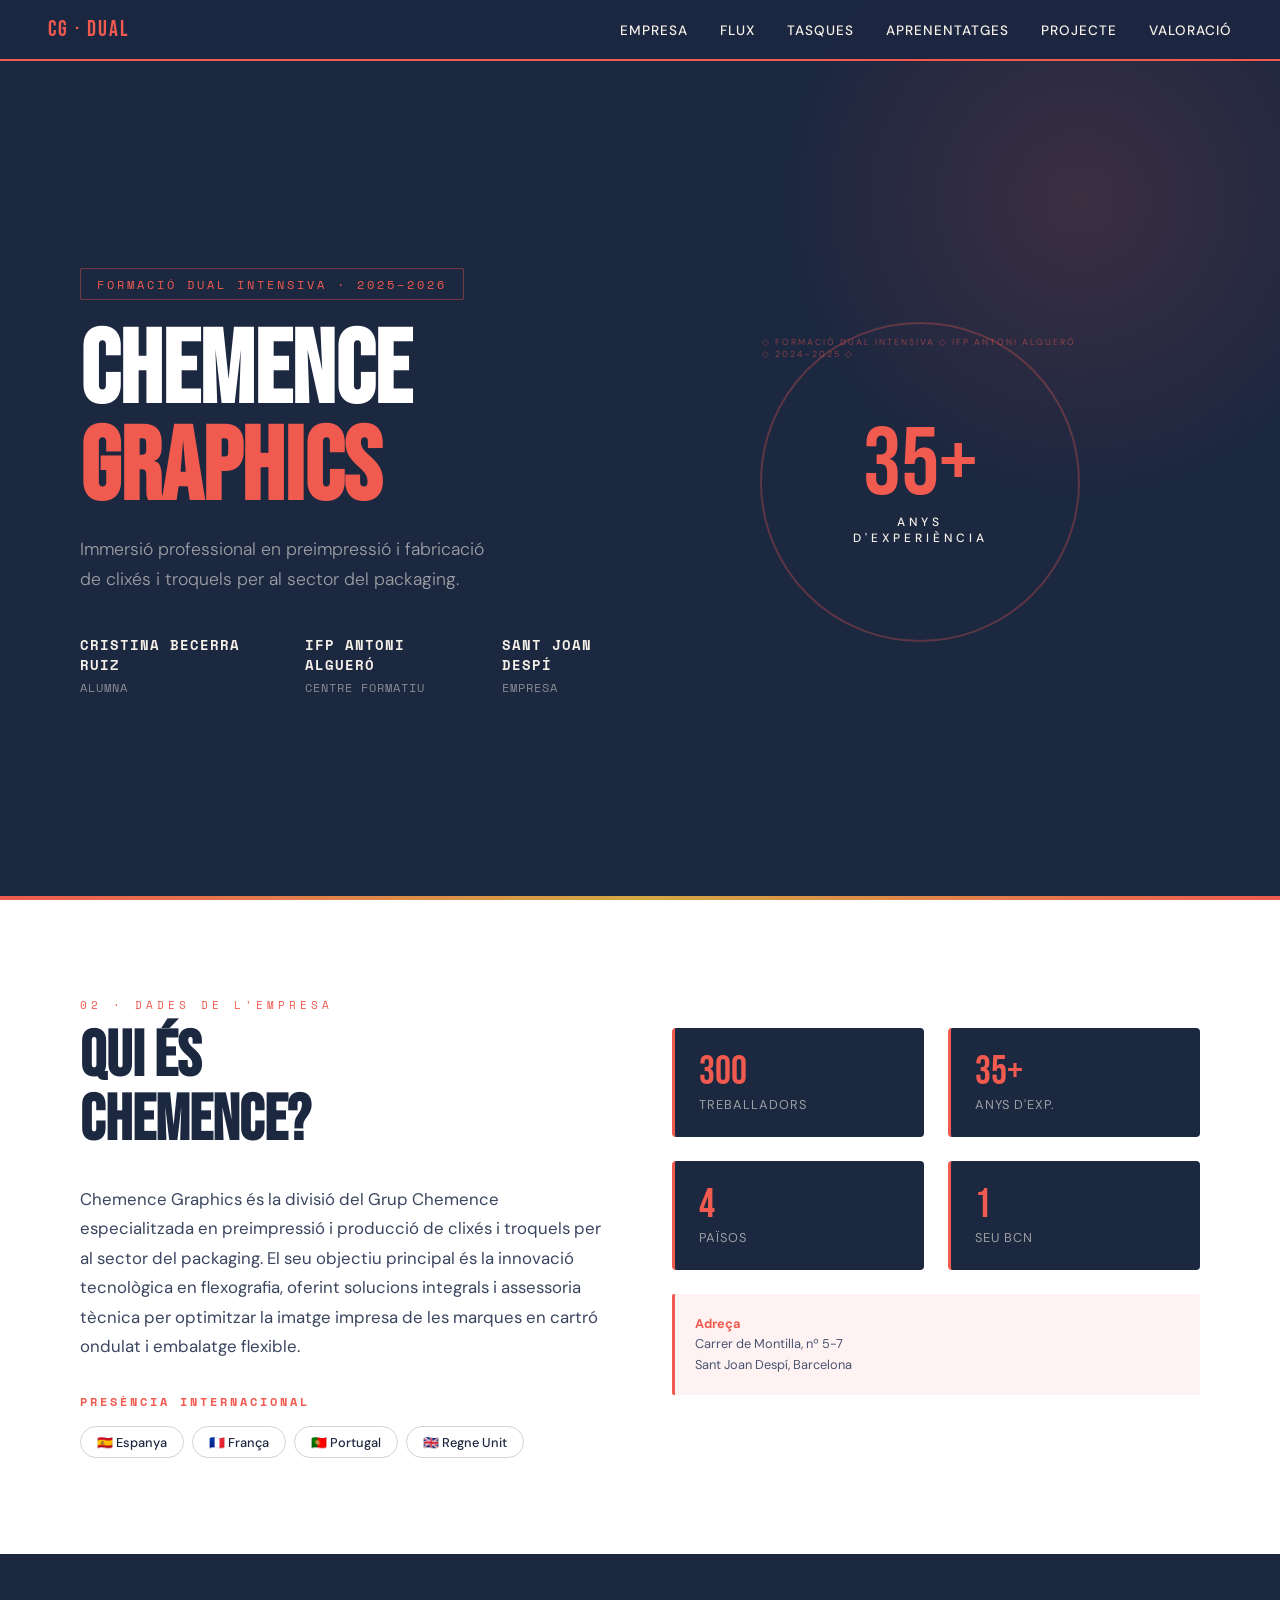
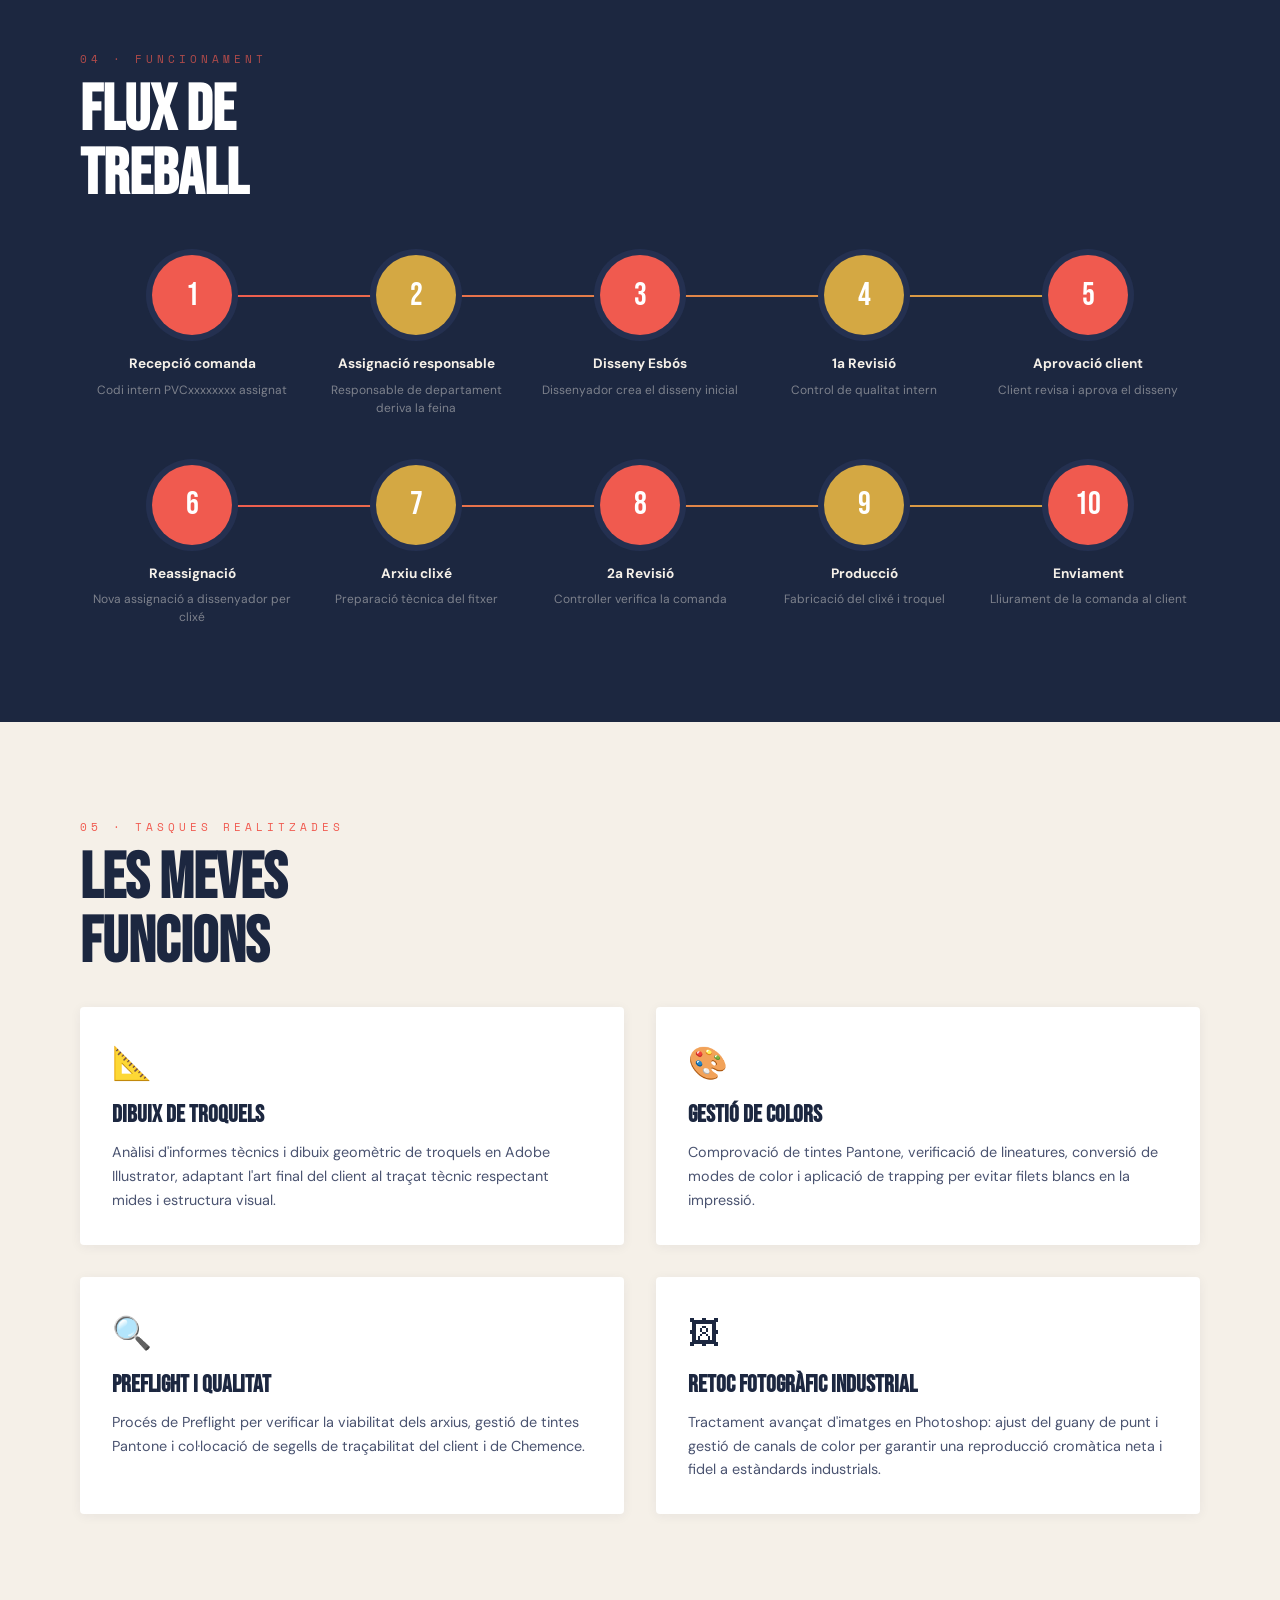
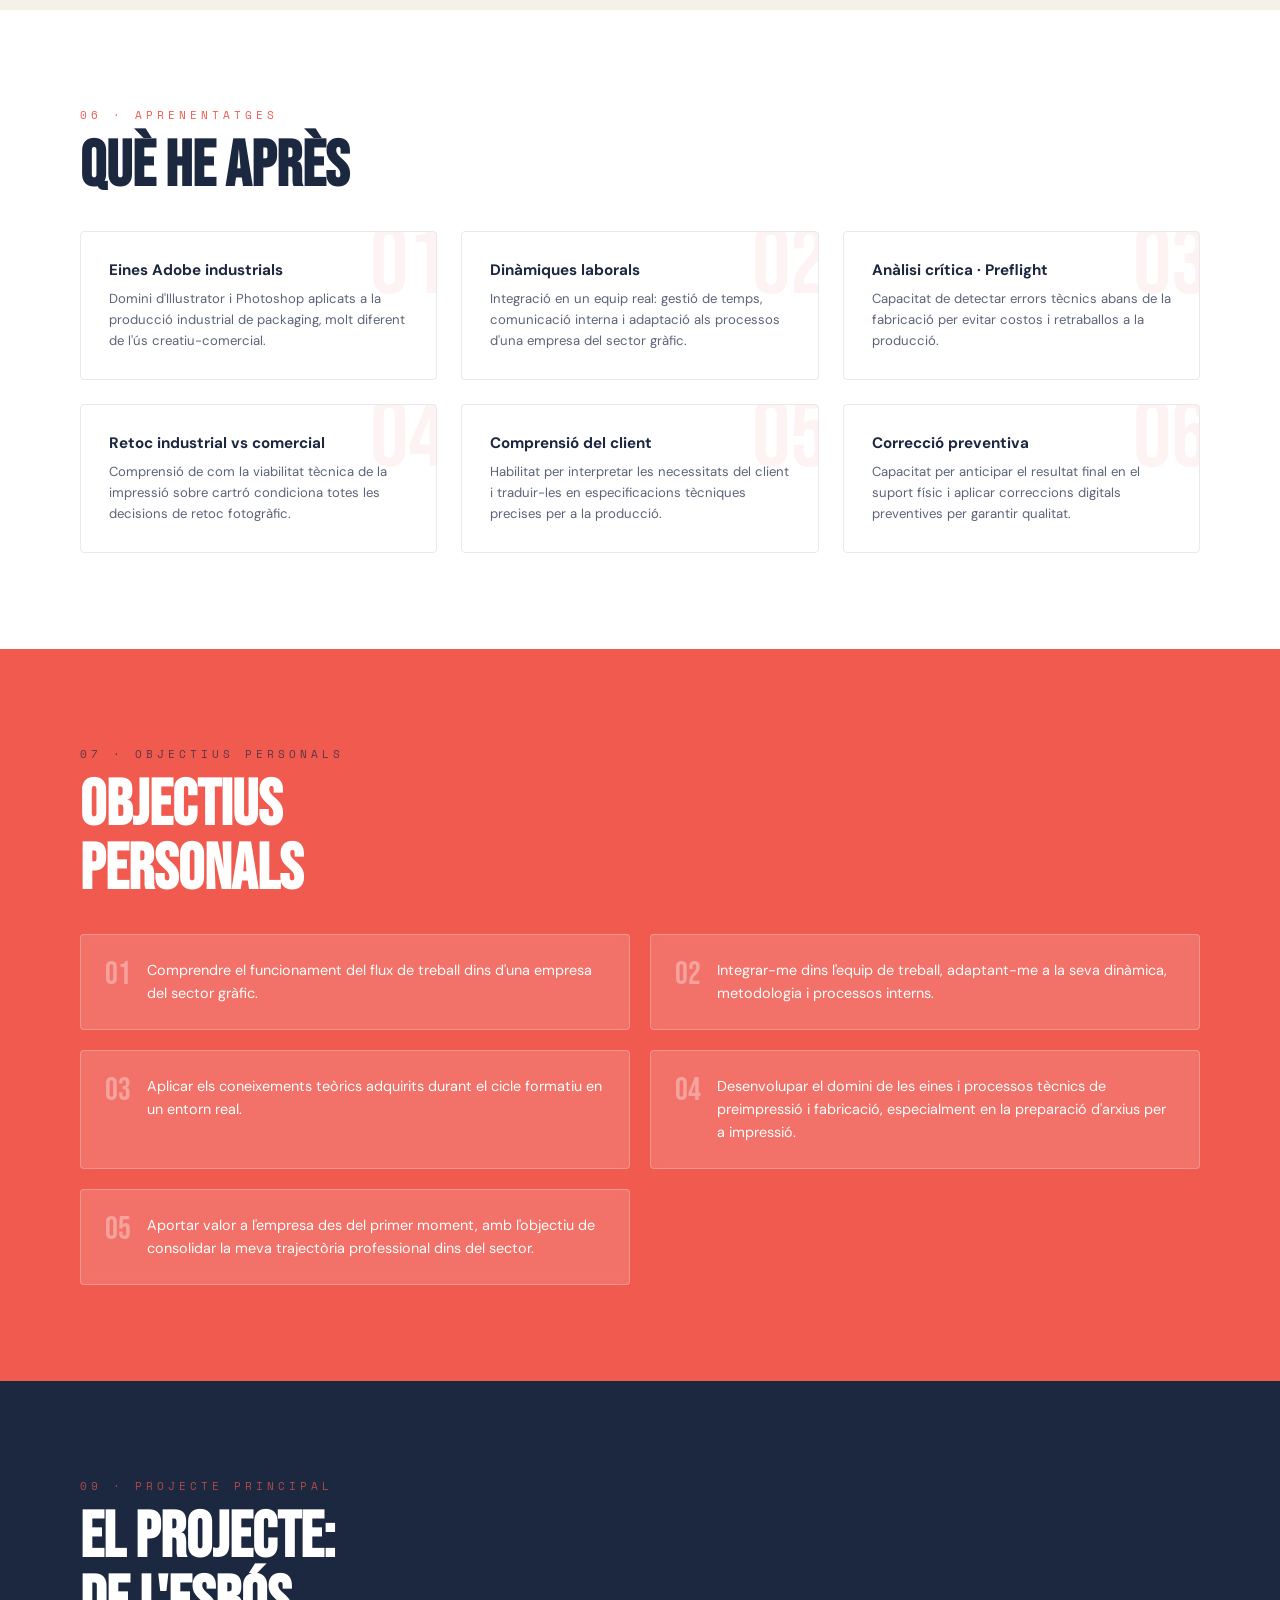
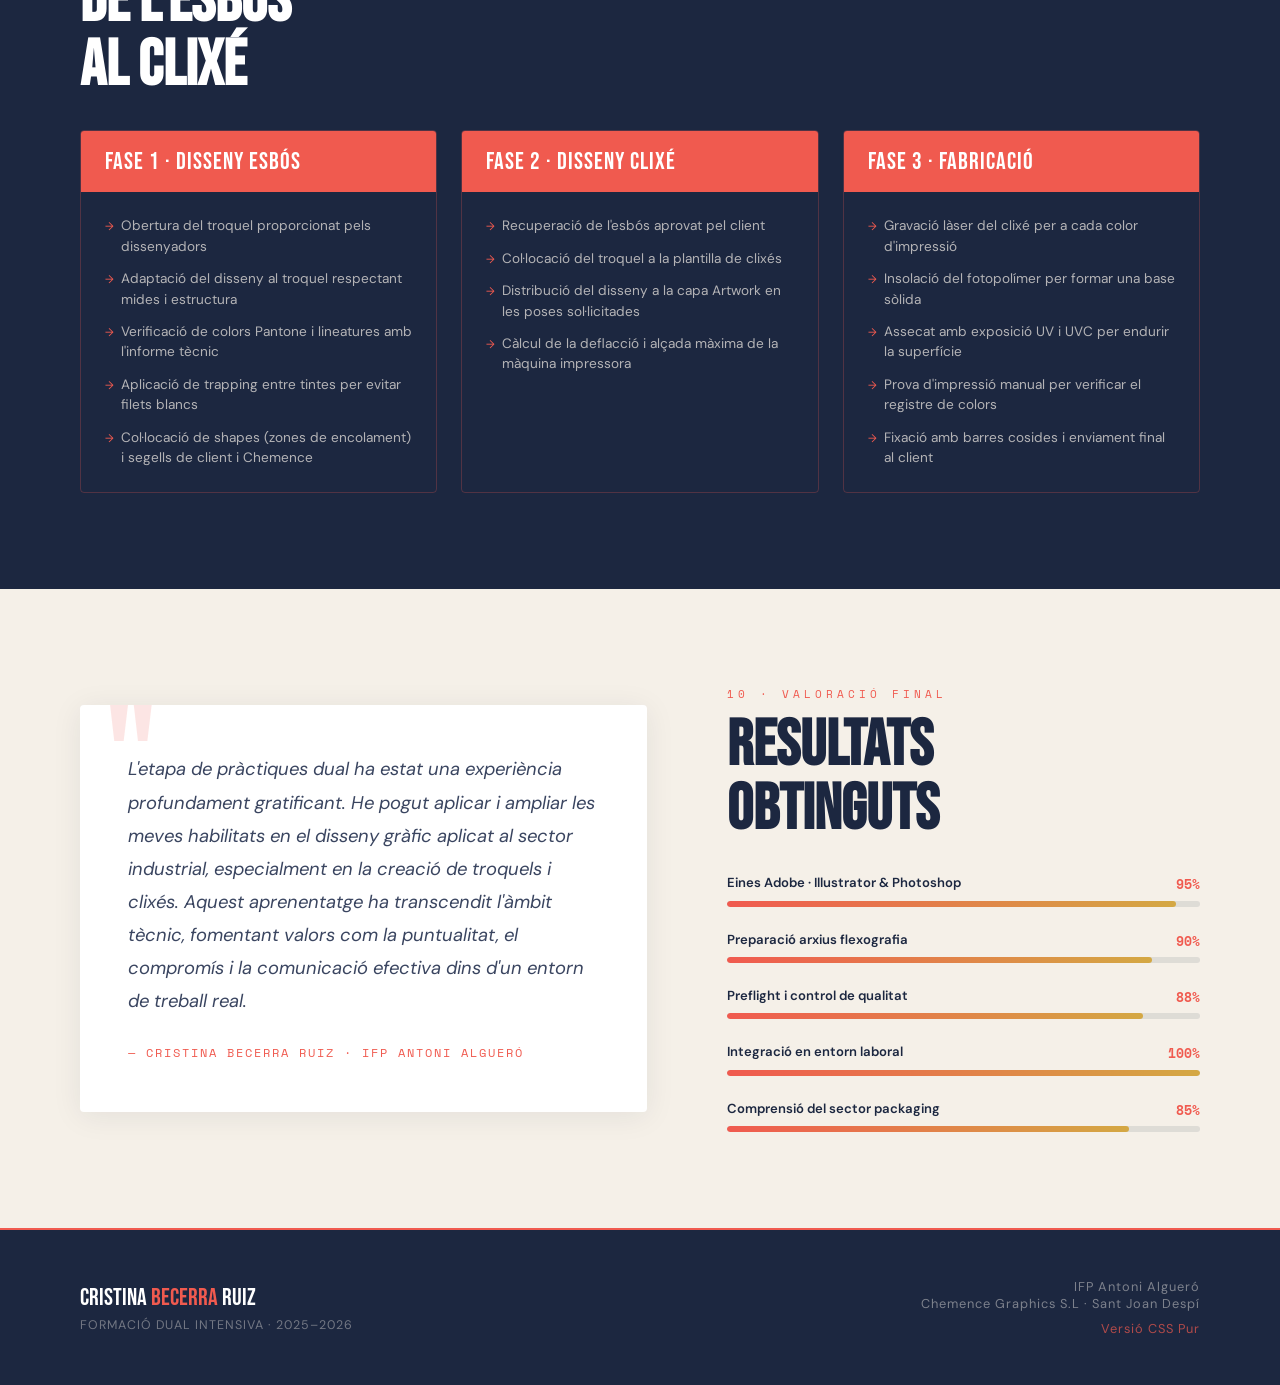
==== index.html @ 41efe9bb "renamed index" ====
<!doctype html>
<html lang="ca">
  <head>
    <meta charset="UTF-8" />
    <meta name="viewport" content="width=device-width, initial-scale=1.0" />
    <title>
      Formació Dual Intensiva · Cristina Becerra · Chemence Graphics
    </title>
    <link rel="preconnect" href="https://fonts.googleapis.com" />
    <link
      href="https://fonts.googleapis.com/css2?family=Bebas+Neue&family=DM+Sans:ital,wght@0,300;0,400;0,500;0,700;1,300&family=Space+Mono:wght@400;700&display=swap"
      rel="stylesheet"
    />
    <link rel="stylesheet" href="dual_cristina.css" />
  </head>
  <body>
    <nav>
      <div class="nav-logo">CG · Dual</div>
      <ul class="nav-links">
        <li><a href="#empresa">Empresa</a></li>
        <li><a href="#flux">Flux</a></li>
        <li><a href="#tasques">Tasques</a></li>
        <li><a href="#aprenentatges">Aprenentatges</a></li>
        <li><a href="#projecte">Projecte</a></li>
        <li><a href="#valoracio">Valoració</a></li>
      </ul>
    </nav>

    <div class="scroll-dot">
      <a href="#empresa" title="Empresa"></a>
      <a href="#flux" title="Flux"></a>
      <a href="#tasques" title="Tasques"></a>
      <a href="#aprenentatges" title="Aprenentatges"></a>
      <a href="#projecte" title="Projecte"></a>
      <a href="#valoracio" title="Valoració"></a>
    </div>

    <!-- HERO -->
    <section class="hero" id="hero">
      <div class="hero-text">
        <div class="hero-tag">Formació Dual Intensiva · 2025–2026</div>
        <h1>Chemence<br /><span>Graphics</span></h1>
        <p class="hero-sub">
          Immersió professional en preimpressió i fabricació de clixés i
          troquels per al sector del packaging.
        </p>
        <div class="hero-meta">
          <div><strong>Cristina Becerra Ruiz</strong>Alumna</div>
          <div><strong>IFP Antoni Algueró</strong>Centre Formatiu</div>
          <div><strong>Sant Joan Despí</strong>Empresa</div>
        </div>
      </div>
      <div class="hero-visual">
        <div class="hero-badge">
          <div class="hero-badge-inner">
            <div class="big-num">35+</div>
            <div class="big-label">Anys<br />d'experiència</div>
          </div>
        </div>
      </div>
    </section>

    <!-- EMPRESA -->
    <section class="empresa" id="empresa">
      <div class="empresa-grid">
        <div>
          <div class="section-label">02 · Dades de l'empresa</div>
          <h2 class="section-title">Qui és<br />Chemence?</h2>
          <p class="empresa-desc">
            Chemence Graphics és la divisió del Grup Chemence especialitzada en
            preimpressió i producció de clixés i troquels per al sector del
            packaging. El seu objectiu principal és la innovació tecnològica en
            flexografia, oferint solucions integrals i assessoria tècnica per
            optimitzar la imatge impresa de les marques en cartró ondulat i
            embalatge flexible.
          </p>
          <div class="empresa-locations">
            <h4>Presència internacional</h4>
            <div class="location-tags">
              <span class="location-tag">🇪🇸 Espanya</span>
              <span class="location-tag">🇫🇷 França</span>
              <span class="location-tag">🇵🇹 Portugal</span>
              <span class="location-tag">🇬🇧 Regne Unit</span>
            </div>
          </div>
        </div>
        <div>
          <div class="empresa-stats">
            <div class="stat-card">
              <div class="stat-num">300</div>
              <div class="stat-label">Treballadors</div>
            </div>
            <div class="stat-card">
              <div class="stat-num">35+</div>
              <div class="stat-label">Anys d'exp.</div>
            </div>
            <div class="stat-card">
              <div class="stat-num">4</div>
              <div class="stat-label">Països</div>
            </div>
            <div class="stat-card">
              <div class="stat-num">1</div>
              <div class="stat-label">Seu BCN</div>
            </div>
          </div>
          <div
            style="
              margin-top: 1.5rem;
              padding: 1.25rem;
              background: rgba(240, 90, 79, 0.07);
              border-left: 3px solid var(--coral);
              border-radius: 2px;
            "
          >
            <p style="font-size: 0.8rem; color: #4a5370; line-height: 1.6">
              <strong style="color: var(--coral)">Adreça</strong><br />Carrer de
              Montilla, nº 5-7<br />Sant Joan Despí, Barcelona
            </p>
          </div>
        </div>
      </div>
    </section>

    <!-- FLUX -->
    <section class="flux" id="flux">
      <div class="section-label" style="color: rgba(240, 90, 79, 0.7)">
        04 · Funcionament
      </div>
      <h2 class="section-title">Flux de<br />treball</h2>
      <div class="flux-steps">
        <div class="flux-step">
          <div class="step-num">1</div>
          <div class="step-title">Recepció comanda</div>
          <div class="step-desc">Codi intern PVCxxxxxxxx assignat</div>
        </div>
        <div class="flux-step">
          <div class="step-num">2</div>
          <div class="step-title">Assignació responsable</div>
          <div class="step-desc">
            Responsable de departament deriva la feina
          </div>
        </div>
        <div class="flux-step">
          <div class="step-num">3</div>
          <div class="step-title">Disseny Esbós</div>
          <div class="step-desc">Dissenyador crea el disseny inicial</div>
        </div>
        <div class="flux-step">
          <div class="step-num">4</div>
          <div class="step-title">1a Revisió</div>
          <div class="step-desc">Control de qualitat intern</div>
        </div>
        <div class="flux-step">
          <div class="step-num">5</div>
          <div class="step-title">Aprovació client</div>
          <div class="step-desc">Client revisa i aprova el disseny</div>
        </div>
      </div>
      <div class="flux-steps" style="margin-top: 3rem">
        <div class="flux-step">
          <div class="step-num">6</div>
          <div class="step-title">Reassignació</div>
          <div class="step-desc">Nova assignació a dissenyador per clixé</div>
        </div>
        <div class="flux-step">
          <div class="step-num">7</div>
          <div class="step-title">Arxiu clixé</div>
          <div class="step-desc">Preparació tècnica del fitxer</div>
        </div>
        <div class="flux-step">
          <div class="step-num">8</div>
          <div class="step-title">2a Revisió</div>
          <div class="step-desc">Controller verifica la comanda</div>
        </div>
        <div class="flux-step">
          <div class="step-num">9</div>
          <div class="step-title">Producció</div>
          <div class="step-desc">Fabricació del clixé i troquel</div>
        </div>
        <div class="flux-step">
          <div class="step-num">10</div>
          <div class="step-title">Enviament</div>
          <div class="step-desc">Lliurament de la comanda al client</div>
        </div>
      </div>
    </section>

    <!-- TASQUES -->
    <section class="tasques" id="tasques">
      <div class="section-label">05 · Tasques realitzades</div>
      <h2 class="section-title">Les meves<br />funcions</h2>
      <div class="tasques-grid">
        <div class="tasca-card">
          <div class="tasca-icon">📐</div>
          <h3>Dibuix de troquels</h3>
          <p>
            Anàlisi d'informes tècnics i dibuix geomètric de troquels en Adobe
            Illustrator, adaptant l'art final del client al traçat tècnic
            respectant mides i estructura visual.
          </p>
        </div>
        <div class="tasca-card">
          <div class="tasca-icon">🎨</div>
          <h3>Gestió de colors</h3>
          <p>
            Comprovació de tintes Pantone, verificació de lineatures, conversió
            de modes de color i aplicació de trapping per evitar filets blancs
            en la impressió.
          </p>
        </div>
        <div class="tasca-card">
          <div class="tasca-icon">🔍</div>
          <h3>Preflight i qualitat</h3>
          <p>
            Procés de Preflight per verificar la viabilitat dels arxius, gestió
            de tintes Pantone i col·locació de segells de traçabilitat del
            client i de Chemence.
          </p>
        </div>
        <div class="tasca-card">
          <div class="tasca-icon">🖼</div>
          <h3>Retoc fotogràfic industrial</h3>
          <p>
            Tractament avançat d'imatges en Photoshop: ajust del guany de punt i
            gestió de canals de color per garantir una reproducció cromàtica
            neta i fidel a estàndards industrials.
          </p>
        </div>
      </div>
    </section>

    <!-- APRENENTATGES -->
    <section class="aprenentatges" id="aprenentatges">
      <div class="section-label">06 · Aprenentatges</div>
      <h2 class="section-title">Què he après</h2>
      <div class="aprenen-list">
        <div class="aprenen-item" data-num="01">
          <h4>Eines Adobe industrials</h4>
          <p>
            Domini d'Illustrator i Photoshop aplicats a la producció industrial
            de packaging, molt diferent de l'ús creatiu-comercial.
          </p>
        </div>
        <div class="aprenen-item" data-num="02">
          <h4>Dinàmiques laborals</h4>
          <p>
            Integració en un equip real: gestió de temps, comunicació interna i
            adaptació als processos d'una empresa del sector gràfic.
          </p>
        </div>
        <div class="aprenen-item" data-num="03">
          <h4>Anàlisi crítica · Preflight</h4>
          <p>
            Capacitat de detectar errors tècnics abans de la fabricació per
            evitar costos i retraballos a la producció.
          </p>
        </div>
        <div class="aprenen-item" data-num="04">
          <h4>Retoc industrial vs comercial</h4>
          <p>
            Comprensió de com la viabilitat tècnica de la impressió sobre cartró
            condiciona totes les decisions de retoc fotogràfic.
          </p>
        </div>
        <div class="aprenen-item" data-num="05">
          <h4>Comprensió del client</h4>
          <p>
            Habilitat per interpretar les necessitats del client i traduir-les
            en especificacions tècniques precises per a la producció.
          </p>
        </div>
        <div class="aprenen-item" data-num="06">
          <h4>Correcció preventiva</h4>
          <p>
            Capacitat per anticipar el resultat final en el suport físic i
            aplicar correccions digitals preventives per garantir qualitat.
          </p>
        </div>
      </div>
    </section>

    <!-- OBJECTIUS -->
    <section class="objectius" id="objectius">
      <div class="section-label">07 · Objectius personals</div>
      <h2 class="section-title">Objectius<br />Personals</h2>
      <div class="obj-list">
        <div class="obj-item">
          <span class="obj-num">01</span>
          <p class="obj-text">
            Comprendre el funcionament del flux de treball dins d'una empresa
            del sector gràfic.
          </p>
        </div>
        <div class="obj-item">
          <span class="obj-num">02</span>
          <p class="obj-text">
            Integrar-me dins l'equip de treball, adaptant-me a la seva dinàmica,
            metodologia i processos interns.
          </p>
        </div>
        <div class="obj-item">
          <span class="obj-num">03</span>
          <p class="obj-text">
            Aplicar els coneixements teòrics adquirits durant el cicle formatiu
            en un entorn real.
          </p>
        </div>
        <div class="obj-item">
          <span class="obj-num">04</span>
          <p class="obj-text">
            Desenvolupar el domini de les eines i processos tècnics de
            preimpressió i fabricació, especialment en la preparació d'arxius
            per a impressió.
          </p>
        </div>
        <div class="obj-item">
          <span class="obj-num">05</span>
          <p class="obj-text">
            Aportar valor a l'empresa des del primer moment, amb l'objectiu de
            consolidar la meva trajectòria professional dins del sector.
          </p>
        </div>
      </div>
    </section>

    <!-- PROJECTE -->
    <section class="projecte" id="projecte">
      <div class="section-label" style="color: rgba(240, 90, 79, 0.7)">
        09 · Projecte principal
      </div>
      <h2 class="section-title">El projecte:<br />De l'esbós<br />al clixé</h2>
      <div class="proj-phases">
        <div class="phase-card">
          <div class="phase-head">Fase 1 · Disseny Esbós</div>
          <div class="phase-body">
            <ul>
              <li>Obertura del troquel proporcionat pels dissenyadors</li>
              <li>
                Adaptació del disseny al troquel respectant mides i estructura
              </li>
              <li>
                Verificació de colors Pantone i lineatures amb l'informe tècnic
              </li>
              <li>
                Aplicació de trapping entre tintes per evitar filets blancs
              </li>
              <li>
                Col·locació de shapes (zones de encolament) i segells de client
                i Chemence
              </li>
            </ul>
          </div>
        </div>
        <div class="phase-card">
          <div class="phase-head">Fase 2 · Disseny Clixé</div>
          <div class="phase-body">
            <ul>
              <li>Recuperació de l'esbós aprovat pel client</li>
              <li>Col·locació del troquel a la plantilla de clixés</li>
              <li>
                Distribució del disseny a la capa Artwork en les poses
                sol·licitades
              </li>
              <li>
                Càlcul de la deflacció i alçada màxima de la màquina impressora
              </li>
            </ul>
          </div>
        </div>
        <div class="phase-card">
          <div class="phase-head">Fase 3 · Fabricació</div>
          <div class="phase-body">
            <ul>
              <li>Gravació làser del clixé per a cada color d'impressió</li>
              <li>Insolació del fotopolímer per formar una base sòlida</li>
              <li>Assecat amb exposició UV i UVC per endurir la superfície</li>
              <li>
                Prova d'impressió manual per verificar el registre de colors
              </li>
              <li>Fixació amb barres cosides i enviament final al client</li>
            </ul>
          </div>
        </div>
      </div>
    </section>

    <!-- VALORACIÓ -->
    <section class="valoracio" id="valoracio">
      <div class="val-quote">
        <p>
          L'etapa de pràctiques dual ha estat una experiència profundament
          gratificant. He pogut aplicar i ampliar les meves habilitats en el
          disseny gràfic aplicat al sector industrial, especialment en la
          creació de troquels i clixés. Aquest aprenentatge ha transcendit
          l'àmbit tècnic, fomentant valors com la puntualitat, el compromís i la
          comunicació efectiva dins d'un entorn de treball real.
        </p>
        <p class="val-author">— Cristina Becerra Ruiz · IFP Antoni Algueró</p>
      </div>
      <div>
        <div class="section-label">10 · Valoració final</div>
        <h2 class="section-title">Resultats<br />obtinguts</h2>
        <div class="val-metrics">
          <div class="metric-bar">
            <div class="metric-label">
              Eines Adobe · Illustrator & Photoshop <span>95%</span>
            </div>
            <div class="bar-bg">
              <div class="bar-fill" style="width: 95%"></div>
            </div>
          </div>
          <div class="metric-bar">
            <div class="metric-label">
              Preparació arxius flexografia <span>90%</span>
            </div>
            <div class="bar-bg">
              <div
                class="bar-fill"
                style="width: 90%; animation-delay: 0.1s"
              ></div>
            </div>
          </div>
          <div class="metric-bar">
            <div class="metric-label">
              Preflight i control de qualitat <span>88%</span>
            </div>
            <div class="bar-bg">
              <div
                class="bar-fill"
                style="width: 88%; animation-delay: 0.2s"
              ></div>
            </div>
          </div>
          <div class="metric-bar">
            <div class="metric-label">
              Integració en entorn laboral <span>100%</span>
            </div>
            <div class="bar-bg">
              <div
                class="bar-fill"
                style="width: 100%; animation-delay: 0.3s"
              ></div>
            </div>
          </div>
          <div class="metric-bar">
            <div class="metric-label">
              Comprensió del sector packaging <span>85%</span>
            </div>
            <div class="bar-bg">
              <div
                class="bar-fill"
                style="width: 85%; animation-delay: 0.4s"
              ></div>
            </div>
          </div>
        </div>
      </div>
    </section>

    <footer>
      <div>
        <div class="footer-brand">Cristina <span>Becerra</span> Ruiz</div>
        <p
          style="
            color: rgba(245, 240, 232, 0.4);
            font-size: 0.78rem;
            margin-top: 0.3rem;
            letter-spacing: 1px;
          "
        >
          FORMACIÓ DUAL INTENSIVA · 2025–2026
        </p>
      </div>
      <div class="footer-info">
        <p>IFP Antoni Algueró</p>
        <p>Chemence Graphics S.L · Sant Joan Despí</p>
        <p style="margin-top: 0.5rem; color: rgba(240, 90, 79, 0.7)">
          Versió CSS Pur
        </p>
      </div>
    </footer>
  </body>
</html>
---- dual_cristina.css ----
*,
*::before,
*::after {
  box-sizing: border-box;
  margin: 0;
  padding: 0;
}

:root {
  --coral: #f05a4f;
  --navy: #1c2740;
  --navy-mid: #243050;
  --cream: #f5f0e8;
  --white: #ffffff;
  --grey: #8a8fa0;
  --accent-gold: #d4a843;
}

html {
  scroll-behavior: smooth;
}

body {
  font-family: "DM Sans", sans-serif;
  background: var(--cream);
  color: var(--navy);
  overflow-x: hidden;
}

/* ── NAV ── */
nav {
  position: fixed;
  top: 0;
  left: 0;
  right: 0;
  z-index: 100;
  display: flex;
  justify-content: space-between;
  align-items: center;
  padding: 1rem 3rem;
  background: rgba(28, 39, 64, 0.97);
  backdrop-filter: blur(8px);
  border-bottom: 2px solid var(--coral);
}
.nav-logo {
  font-family: "Bebas Neue", sans-serif;
  font-size: 1.4rem;
  color: var(--coral);
  letter-spacing: 2px;
}
.nav-links {
  display: flex;
  gap: 2rem;
  list-style: none;
}
.nav-links a {
  color: var(--cream);
  text-decoration: none;
  font-size: 0.85rem;
  font-weight: 500;
  letter-spacing: 1px;
  text-transform: uppercase;
  transition: color 0.2s;
}
.nav-links a:hover {
  color: var(--coral);
}

/* ── HERO ── */
.hero {
  min-height: 100vh;
  display: grid;
  grid-template-columns: 1fr 1fr;
  align-items: center;
  background: var(--navy);
  padding: 8rem 5rem 4rem;
  position: relative;
  overflow: hidden;
}
.hero::before {
  content: "";
  position: absolute;
  top: -100px;
  right: -100px;
  width: 600px;
  height: 600px;
  background: radial-gradient(
    circle,
    rgba(240, 90, 79, 0.15) 0%,
    transparent 70%
  );
  border-radius: 50%;
}
.hero::after {
  content: "";
  position: absolute;
  bottom: 0;
  left: 0;
  right: 0;
  height: 4px;
  background: linear-gradient(
    90deg,
    var(--coral),
    var(--accent-gold),
    var(--coral)
  );
}
.hero-text {
  position: relative;
  z-index: 1;
}
.hero-tag {
  display: inline-block;
  font-family: "Space Mono", monospace;
  font-size: 0.75rem;
  letter-spacing: 3px;
  text-transform: uppercase;
  color: var(--coral);
  border: 1px solid rgba(240, 90, 79, 0.4);
  padding: 0.4rem 1rem;
  border-radius: 2px;
  margin-bottom: 1.5rem;
}
.hero h1 {
  font-family: "Bebas Neue", sans-serif;
  font-size: clamp(3.5rem, 8vw, 7rem);
  line-height: 0.95;
  color: var(--white);
  margin-bottom: 1rem;
}
.hero h1 span {
  color: var(--coral);
}
.hero-sub {
  font-size: 1.1rem;
  color: rgba(245, 240, 232, 0.6);
  font-weight: 300;
  margin-bottom: 2.5rem;
  max-width: 420px;
  line-height: 1.7;
}
.hero-meta {
  display: flex;
  gap: 2rem;
  font-family: "Space Mono", monospace;
  font-size: 0.75rem;
  color: rgba(245, 240, 232, 0.5);
  letter-spacing: 1px;
  text-transform: uppercase;
}
.hero-meta strong {
  display: block;
  color: var(--cream);
  font-size: 0.85rem;
  margin-bottom: 0.25rem;
}
.hero-visual {
  position: relative;
  z-index: 1;
  display: flex;
  justify-content: center;
  align-items: center;
}
.hero-badge {
  width: 320px;
  height: 320px;
  border: 2px solid rgba(240, 90, 79, 0.3);
  border-radius: 50%;
  display: flex;
  flex-direction: column;
  justify-content: center;
  align-items: center;
  position: relative;
  animation: rotate-ring 20s linear infinite;
}
@keyframes rotate-ring {
  from {
    transform: rotate(0deg);
  }
  to {
    transform: rotate(360deg);
  }
}
.hero-badge-inner {
  animation: rotate-ring 20s linear infinite reverse;
  text-align: center;
}
.hero-badge .big-num {
  font-family: "Bebas Neue", sans-serif;
  font-size: 6rem;
  line-height: 1;
  color: var(--coral);
}
.hero-badge .big-label {
  font-size: 0.75rem;
  letter-spacing: 4px;
  text-transform: uppercase;
  color: var(--cream);
  font-weight: 500;
}
.hero-badge::before {
  content: "◇ FORMACIÓ DUAL INTENSIVA ◇ IFP ANTONI ALGUERÓ ◇ 2024–2025 ◇ ";
  position: absolute;
  width: 100%;
  height: 100%;
  font-size: 0.55rem;
  letter-spacing: 2px;
  color: rgba(240, 90, 79, 0.5);
  /* circular text trick via clip */
  display: flex;
  justify-content: center;
  align-items: flex-start;
  padding-top: 12px;
}

/* ── SECTION BASE ── */
section {
  padding: 6rem 5rem;
}
.section-label {
  font-family: "Space Mono", monospace;
  font-size: 0.7rem;
  letter-spacing: 4px;
  text-transform: uppercase;
  color: var(--coral);
  margin-bottom: 0.75rem;
}
.section-title {
  font-family: "Bebas Neue", sans-serif;
  font-size: clamp(2.5rem, 5vw, 4.5rem);
  line-height: 1;
  margin-bottom: 2rem;
  color: var(--navy);
}

/* ── EMPRESA INFO ── */
.empresa {
  background: var(--white);
}
.empresa-grid {
  display: grid;
  grid-template-columns: 1fr 1fr;
  gap: 4rem;
  align-items: start;
}
.empresa-stats {
  display: grid;
  grid-template-columns: 1fr 1fr;
  gap: 1.5rem;
  margin-top: 2rem;
}
.stat-card {
  background: var(--navy);
  padding: 1.5rem;
  border-radius: 4px;
  border-left: 3px solid var(--coral);
}
.stat-card .stat-num {
  font-family: "Bebas Neue", sans-serif;
  font-size: 2.5rem;
  color: var(--coral);
  line-height: 1;
}
.stat-card .stat-label {
  font-size: 0.8rem;
  color: rgba(245, 240, 232, 0.6);
  letter-spacing: 1px;
  text-transform: uppercase;
  margin-top: 0.25rem;
}
.empresa-desc {
  font-size: 1.05rem;
  line-height: 1.75;
  color: #3a4560;
}
.empresa-locations {
  margin-top: 2rem;
}
.empresa-locations h4 {
  font-family: "Space Mono", monospace;
  font-size: 0.75rem;
  letter-spacing: 3px;
  text-transform: uppercase;
  color: var(--coral);
  margin-bottom: 1rem;
}
.location-tags {
  display: flex;
  flex-wrap: wrap;
  gap: 0.5rem;
}
.location-tag {
  padding: 0.4rem 1rem;
  border: 1px solid rgba(28, 39, 64, 0.2);
  border-radius: 100px;
  font-size: 0.8rem;
  color: var(--navy);
  font-weight: 500;
  transition: all 0.2s;
}
.location-tag:hover {
  background: var(--coral);
  color: white;
  border-color: var(--coral);
}

/* ── FLUX ── */
.flux {
  background: var(--navy);
}
.flux .section-title {
  color: var(--white);
}
.flux-steps {
  display: grid;
  grid-template-columns: repeat(5, 1fr);
  gap: 0;
  margin-top: 3rem;
  position: relative;
}
.flux-steps::before {
  content: "";
  position: absolute;
  top: 40px;
  left: 10%;
  right: 10%;
  height: 2px;
  background: linear-gradient(90deg, var(--coral), var(--accent-gold));
  z-index: 0;
}
.flux-step {
  display: flex;
  flex-direction: column;
  align-items: center;
  text-align: center;
  padding: 0 0.5rem;
  position: relative;
  z-index: 1;
  opacity: 0;
  transform: translateY(20px);
  animation: fadeUp 0.5s ease forwards;
}
.flux-step:nth-child(1) {
  animation-delay: 0.1s;
}
.flux-step:nth-child(2) {
  animation-delay: 0.2s;
}
.flux-step:nth-child(3) {
  animation-delay: 0.3s;
}
.flux-step:nth-child(4) {
  animation-delay: 0.4s;
}
.flux-step:nth-child(5) {
  animation-delay: 0.5s;
}
@keyframes fadeUp {
  to {
    opacity: 1;
    transform: translateY(0);
  }
}
.step-num {
  width: 80px;
  height: 80px;
  border-radius: 50%;
  background: var(--coral);
  color: white;
  font-family: "Bebas Neue", sans-serif;
  font-size: 2rem;
  display: flex;
  justify-content: center;
  align-items: center;
  margin-bottom: 1.25rem;
  position: relative;
  box-shadow: 0 0 0 6px var(--navy-mid);
}
.flux-step:nth-child(odd) .step-num {
  background: var(--coral);
}
.flux-step:nth-child(even) .step-num {
  background: var(--accent-gold);
}
.step-title {
  font-weight: 700;
  color: var(--cream);
  font-size: 0.85rem;
  margin-bottom: 0.5rem;
  line-height: 1.3;
}
.step-desc {
  font-size: 0.75rem;
  color: rgba(245, 240, 232, 0.45);
  line-height: 1.5;
}

/* ── TASQUES ── */
.tasques {
  background: var(--cream);
}
.tasques-grid {
  display: grid;
  grid-template-columns: 1fr 1fr;
  gap: 2rem;
  margin-top: 2rem;
}
.tasca-card {
  background: var(--white);
  padding: 2rem;
  border-radius: 4px;
  border-top: 3px solid transparent;
  transition:
    border-color 0.2s,
    transform 0.2s,
    box-shadow 0.2s;
  box-shadow: 0 2px 12px rgba(28, 39, 64, 0.06);
}
.tasca-card:hover {
  border-top-color: var(--coral);
  transform: translateY(-4px);
  box-shadow: 0 8px 32px rgba(28, 39, 64, 0.12);
}
.tasca-icon {
  font-size: 2rem;
  margin-bottom: 1rem;
}
.tasca-card h3 {
  font-family: "Bebas Neue", sans-serif;
  font-size: 1.5rem;
  margin-bottom: 0.75rem;
  color: var(--navy);
}
.tasca-card p {
  font-size: 0.9rem;
  color: #4a5370;
  line-height: 1.65;
}

/* ── APRENENTATGES ── */
.aprenentatges {
  background: var(--white);
}
.aprenen-list {
  display: grid;
  grid-template-columns: 1fr 1fr 1fr;
  gap: 1.5rem;
  margin-top: 2rem;
}
.aprenen-item {
  padding: 1.75rem;
  border: 1px solid rgba(28, 39, 64, 0.1);
  border-radius: 4px;
  position: relative;
  overflow: hidden;
  transition: all 0.25s;
}
.aprenen-item::before {
  content: attr(data-num);
  position: absolute;
  right: -10px;
  top: -15px;
  font-family: "Bebas Neue", sans-serif;
  font-size: 6rem;
  color: rgba(240, 90, 79, 0.07);
  line-height: 1;
  pointer-events: none;
}
.aprenen-item:hover {
  background: var(--navy);
  border-color: var(--coral);
}
.aprenen-item:hover h4 {
  color: var(--coral);
}
.aprenen-item:hover p {
  color: rgba(245, 240, 232, 0.7);
}
.aprenen-item h4 {
  font-weight: 700;
  font-size: 0.95rem;
  margin-bottom: 0.5rem;
  color: var(--navy);
  transition: color 0.25s;
}
.aprenen-item p {
  font-size: 0.82rem;
  color: #5a6378;
  line-height: 1.6;
  transition: color 0.25s;
}

/* ── OBJECTIUS ── */
.objectius {
  background: var(--coral);
}
.objectius .section-label {
  color: var(--navy);
  opacity: 0.7;
}
.objectius .section-title {
  color: var(--white);
}
.obj-list {
  display: grid;
  grid-template-columns: 1fr 1fr;
  gap: 1.25rem;
  margin-top: 2rem;
}
.obj-item {
  background: rgba(255, 255, 255, 0.15);
  border: 1px solid rgba(255, 255, 255, 0.25);
  border-radius: 4px;
  padding: 1.5rem;
  display: flex;
  gap: 1rem;
  align-items: flex-start;
  backdrop-filter: blur(4px);
  transition: background 0.2s;
}
.obj-item:hover {
  background: rgba(255, 255, 255, 0.25);
}
.obj-num {
  font-family: "Bebas Neue", sans-serif;
  font-size: 2rem;
  color: rgba(255, 255, 255, 0.35);
  line-height: 1;
  flex-shrink: 0;
}
.obj-text {
  font-size: 0.9rem;
  color: var(--white);
  line-height: 1.6;
}

/* ── PROJECTE ── */
.projecte {
  background: var(--navy);
}
.projecte .section-title {
  color: var(--white);
}
.proj-phases {
  display: grid;
  grid-template-columns: repeat(3, 1fr);
  gap: 1.5rem;
  margin-top: 2rem;
}
.phase-card {
  border: 1px solid rgba(240, 90, 79, 0.25);
  border-radius: 4px;
  overflow: hidden;
}
.phase-head {
  background: var(--coral);
  padding: 1rem 1.5rem;
  font-family: "Bebas Neue", sans-serif;
  font-size: 1.5rem;
  color: white;
  letter-spacing: 1px;
}
.phase-body {
  padding: 1.5rem;
}
.phase-body ul {
  list-style: none;
  display: flex;
  flex-direction: column;
  gap: 0.75rem;
}
.phase-body li {
  font-size: 0.85rem;
  color: rgba(245, 240, 232, 0.7);
  line-height: 1.5;
  padding-left: 1rem;
  position: relative;
}
.phase-body li::before {
  content: "→";
  position: absolute;
  left: 0;
  color: var(--coral);
  font-size: 0.7rem;
  top: 2px;
}

/* ── VALORACIÓ ── */
.valoracio {
  background: var(--cream);
  display: grid;
  grid-template-columns: 1.2fr 1fr;
  gap: 5rem;
  align-items: center;
}
.val-quote {
  position: relative;
  padding: 3rem;
  background: var(--white);
  border-radius: 4px;
  box-shadow: 0 4px 30px rgba(28, 39, 64, 0.08);
}
.val-quote::before {
  content: '"';
  font-family: "Bebas Neue", sans-serif;
  font-size: 10rem;
  color: var(--coral);
  opacity: 0.15;
  position: absolute;
  top: -1rem;
  left: 1.5rem;
  line-height: 1;
  pointer-events: none;
}
.val-quote p {
  font-size: 1.15rem;
  line-height: 1.8;
  color: #3a4560;
  font-style: italic;
  position: relative;
  z-index: 1;
}
.val-quote .val-author {
  margin-top: 1.5rem;
  font-style: normal;
  font-family: "Space Mono", monospace;
  font-size: 0.75rem;
  letter-spacing: 2px;
  text-transform: uppercase;
  color: var(--coral);
}
.val-metrics {
  display: flex;
  flex-direction: column;
  gap: 1.5rem;
}

.metric-label {
  display: flex;
  justify-content: space-between;
  font-size: 0.82rem;
  font-weight: 600;
  color: var(--navy);
  margin-bottom: 0.4rem;
}
.metric-label span {
  color: var(--coral);
  font-family: "Space Mono", monospace;
}
.bar-bg {
  height: 6px;
  background: rgba(28, 39, 64, 0.1);
  border-radius: 3px;
  overflow: hidden;
}
.bar-fill {
  height: 100%;
  border-radius: 3px;
  background: linear-gradient(90deg, var(--coral), var(--accent-gold));
  animation: grow 1.5s ease forwards;
  transform-origin: left;
}
@keyframes grow {
  from {
    transform: scaleX(0);
  }
  to {
    transform: scaleX(1);
  }
}

/* ── FOOTER ── */
footer {
  background: var(--navy);
  padding: 3rem 5rem;
  display: flex;
  justify-content: space-between;
  align-items: center;
  border-top: 2px solid var(--coral);
}
.footer-brand {
  font-family: "Bebas Neue", sans-serif;
  font-size: 1.5rem;
  color: var(--white);
}
.footer-brand span {
  color: var(--coral);
}
.footer-info {
  text-align: right;
}
.footer-info p {
  font-size: 0.8rem;
  color: rgba(245, 240, 232, 0.45);
  letter-spacing: 1px;
}
.footer-info a {
  color: var(--coral);
  text-decoration: none;
}

/* ── SCROLL INDICATOR ── */
.scroll-dot {
  position: fixed;
  right: 2rem;
  top: 50%;
  transform: translateY(-50%);
  display: flex;
  flex-direction: column;
  gap: 0.6rem;
  z-index: 99;
}
.scroll-dot a {
  width: 8px;
  height: 8px;
  border-radius: 50%;
  background: rgba(28, 39, 64, 0.2);
  display: block;
  transition: all 0.2s;
}
.scroll-dot a.active,
.scroll-dot a:hover {
  background: var(--coral);
  transform: scale(1.5);
}

@media (max-width: 900px) {
  nav {
    padding: 1rem 1.5rem;
  }
  .nav-links {
    display: none;
  }
  section {
    padding: 4rem 1.5rem;
  }
  .hero {
    grid-template-columns: 1fr;
    padding: 7rem 1.5rem 3rem;
    gap: 3rem;
  }
  .hero-visual {
    display: none;
  }
  .empresa-grid,
  .tasques-grid,
  .obj-list,
  .aprenen-list,
  .proj-phases,
  .valoracio {
    grid-template-columns: 1fr;
    gap: 2rem;
  }
  .flux-steps {
    grid-template-columns: 1fr 1fr;
  }
  .flux-steps::before {
    display: none;
  }
  footer {
    flex-direction: column;
    gap: 1.5rem;
    text-align: center;
  }
  .footer-info {
    text-align: center;
  }
  .scroll-dot {
    display: none;
  }
}
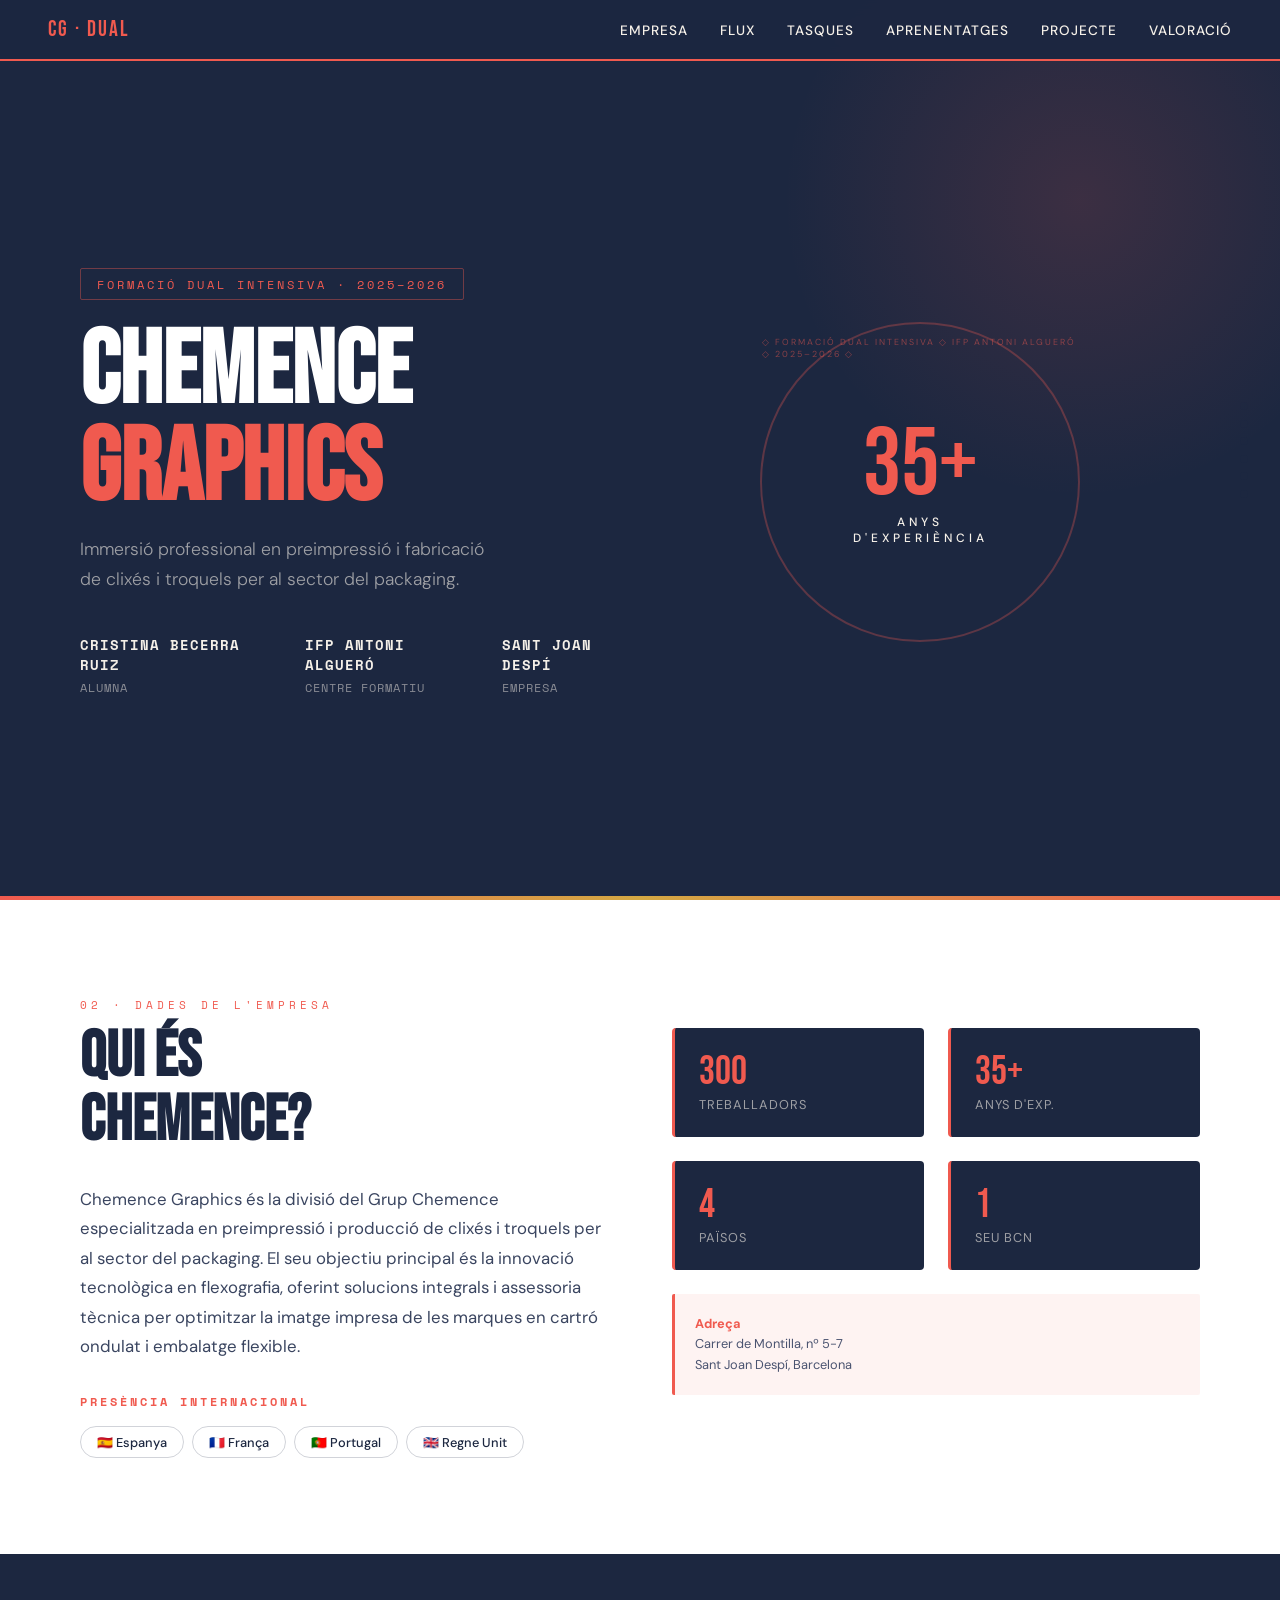
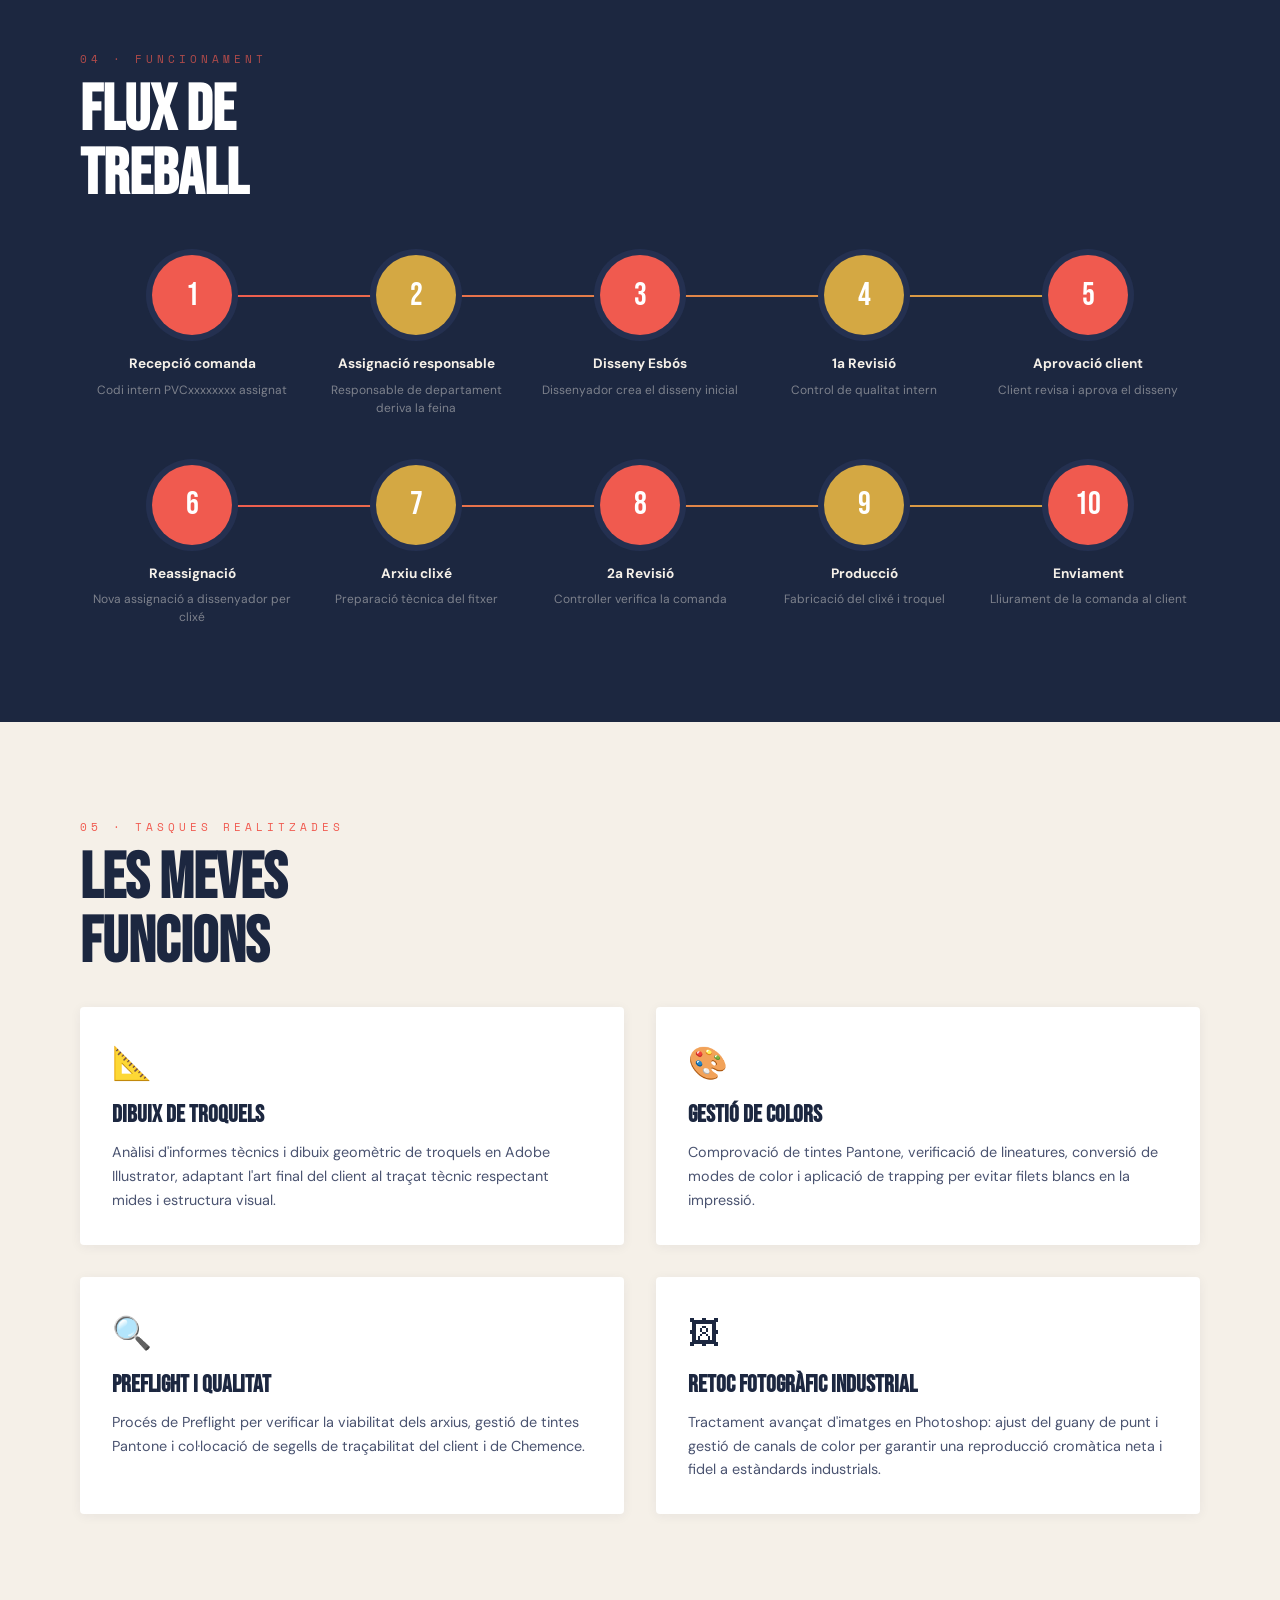
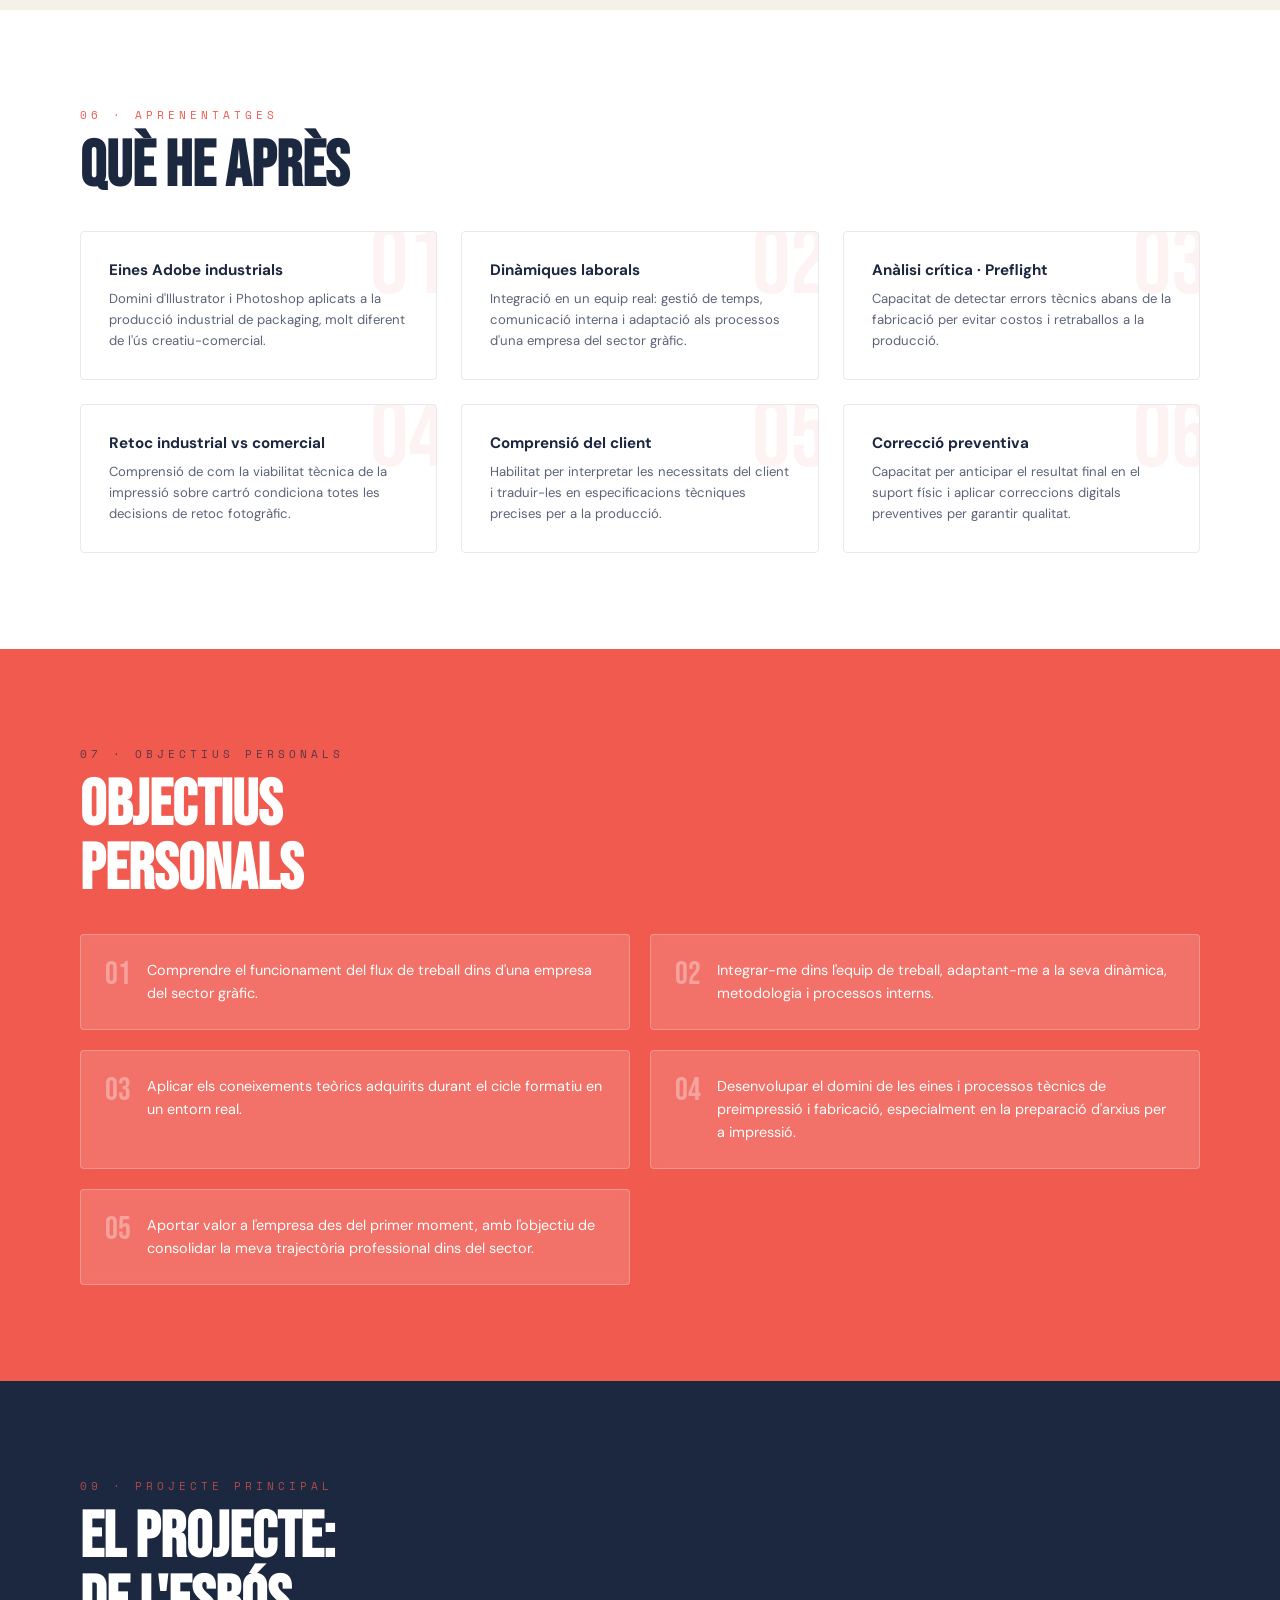
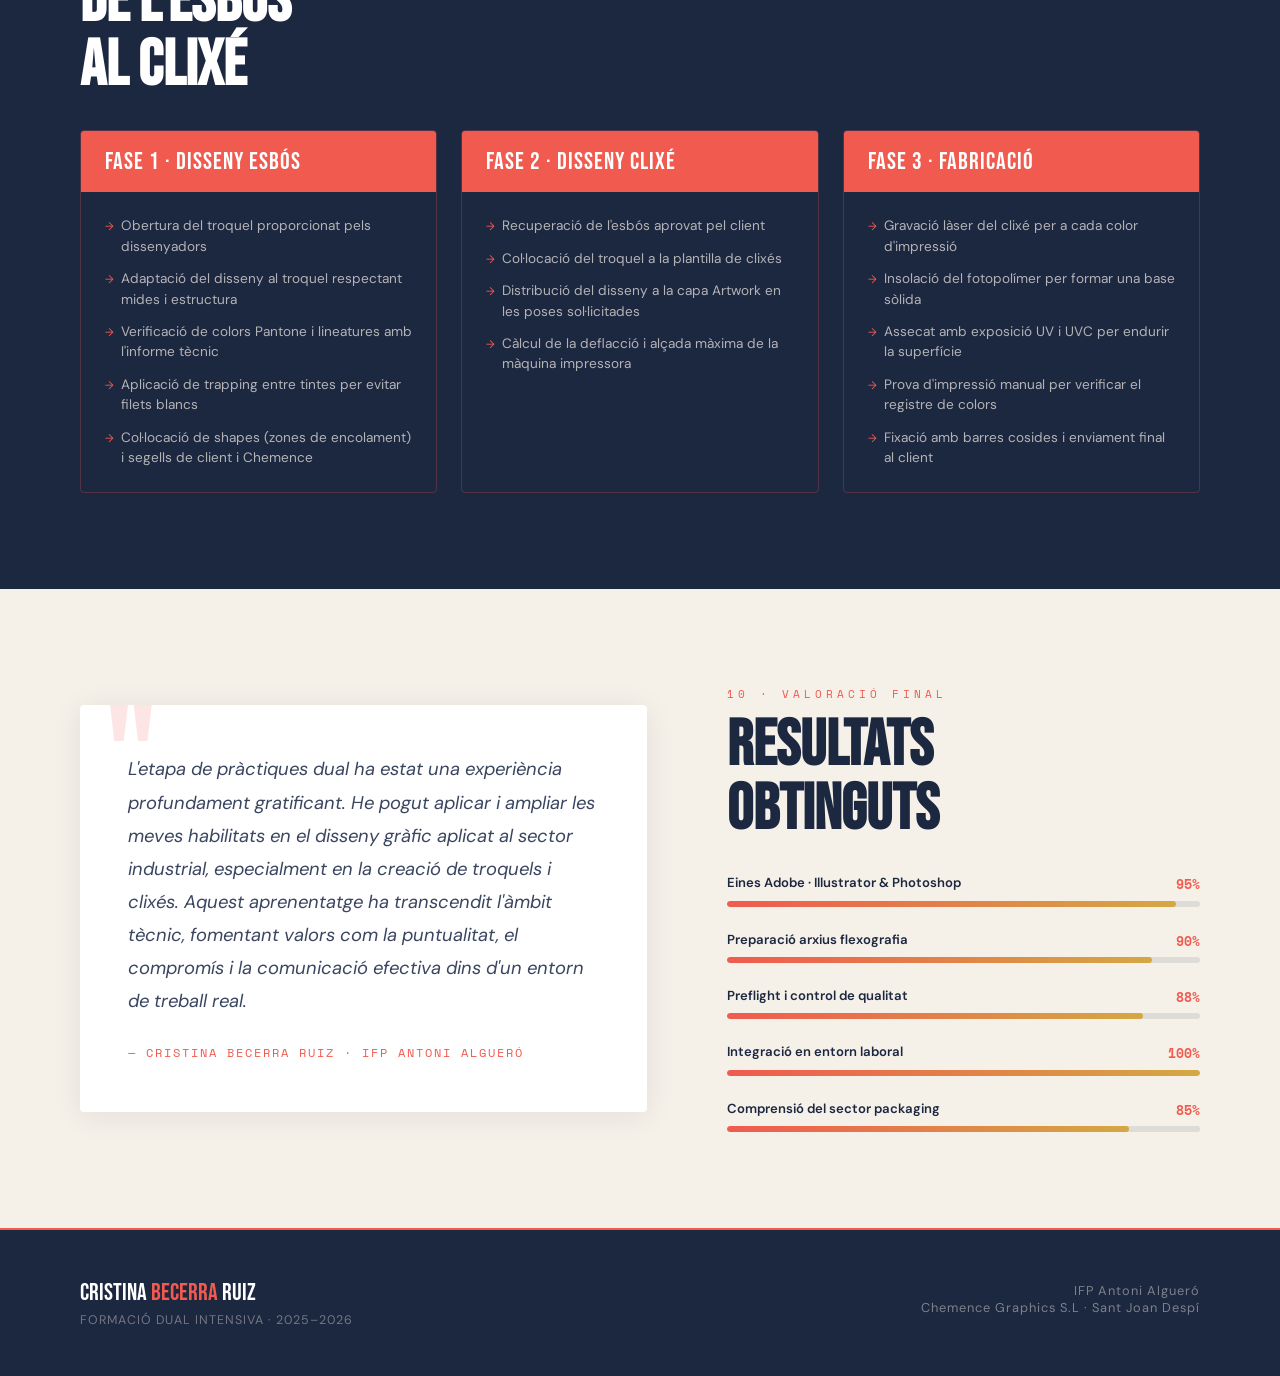
==== commit 8954bbd2: "footer updated" ====
--- a/index.html
+++ b/index.html
@@ -475,7 +475,6 @@
         <p>IFP Antoni Algueró</p>
         <p>Chemence Graphics S.L · Sant Joan Despí</p>
         <p style="margin-top: 0.5rem; color: rgba(240, 90, 79, 0.7)">
-          Versió CSS Pur
         </p>
       </div>
     </footer>
--- a/dual_cristina.css
+++ b/dual_cristina.css
@@ -199,7 +199,7 @@
   font-weight: 500;
 }
 .hero-badge::before {
-  content: "◇ FORMACIÓ DUAL INTENSIVA ◇ IFP ANTONI ALGUERÓ ◇ 2024–2025 ◇ ";
+  content: "◇ FORMACIÓ DUAL INTENSIVA ◇ IFP ANTONI ALGUERÓ ◇ 2025–2026 ◇ ";
   position: absolute;
   width: 100%;
   height: 100%;
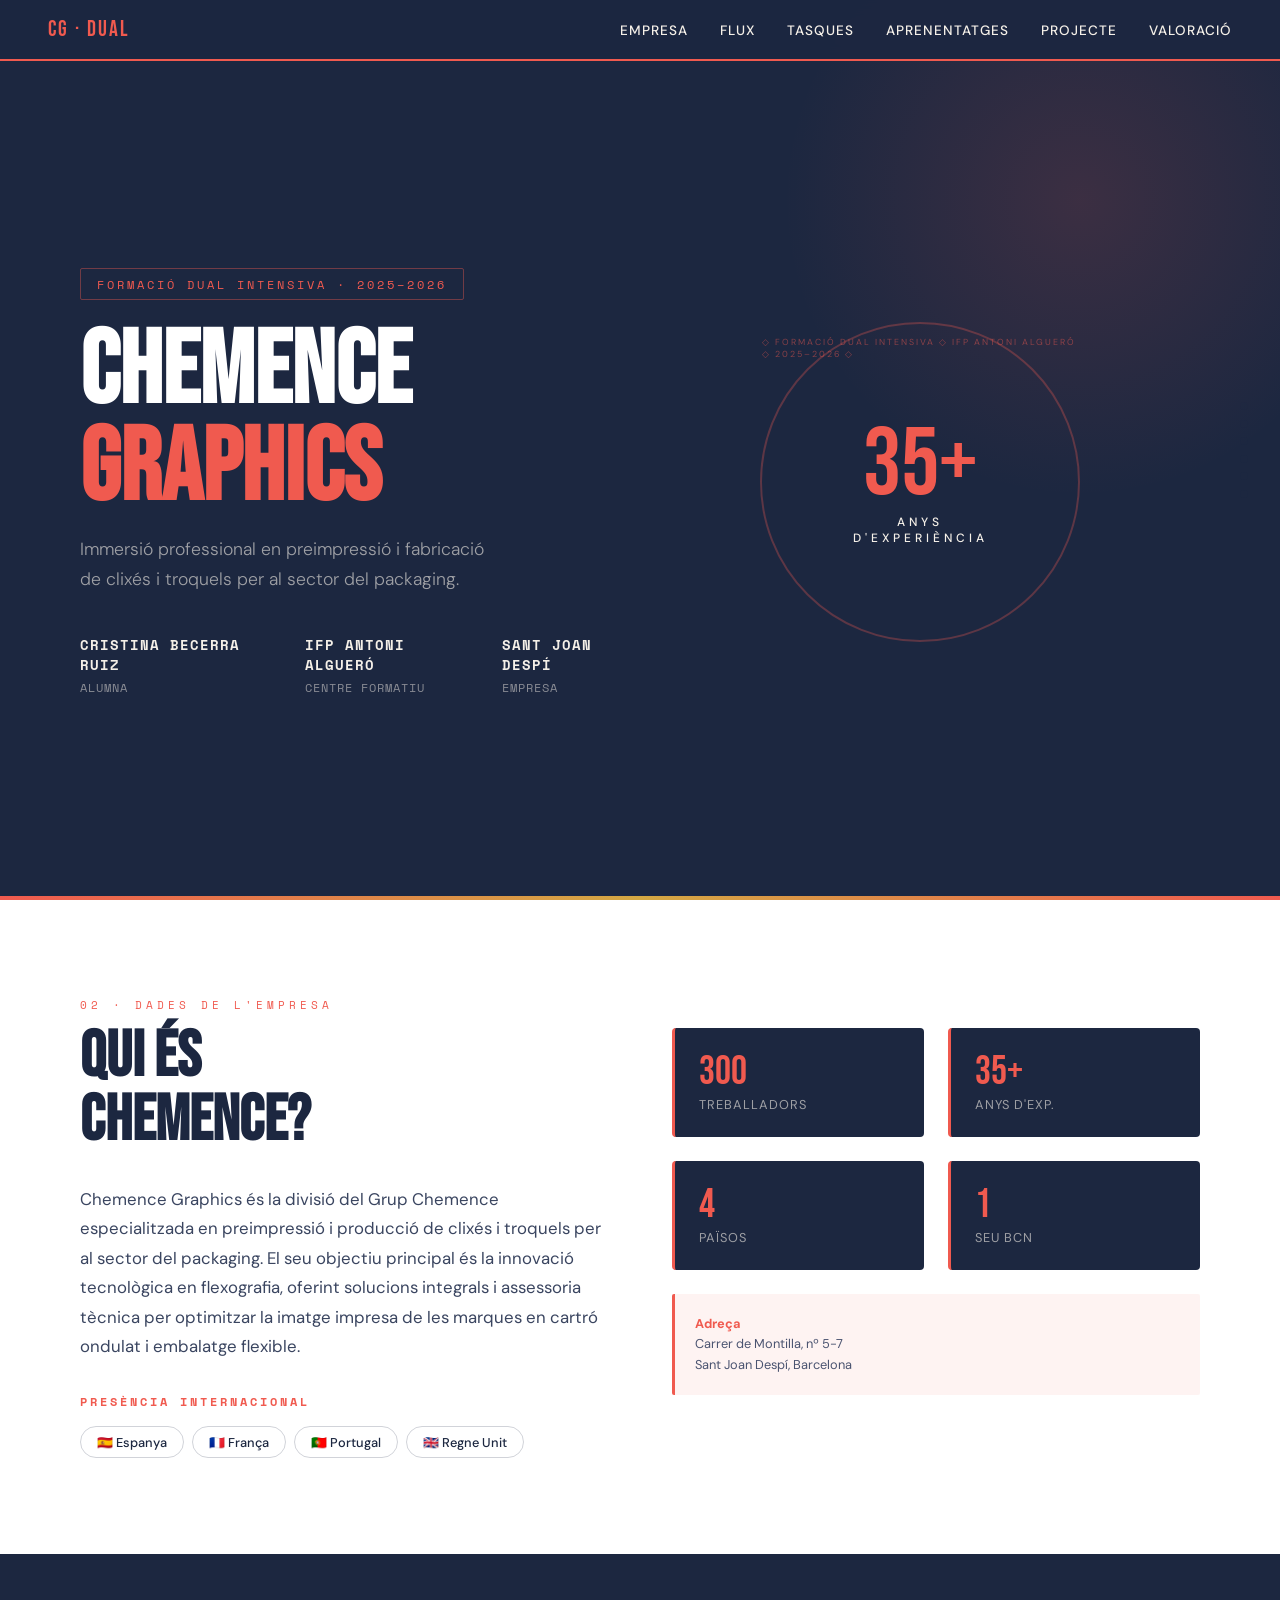
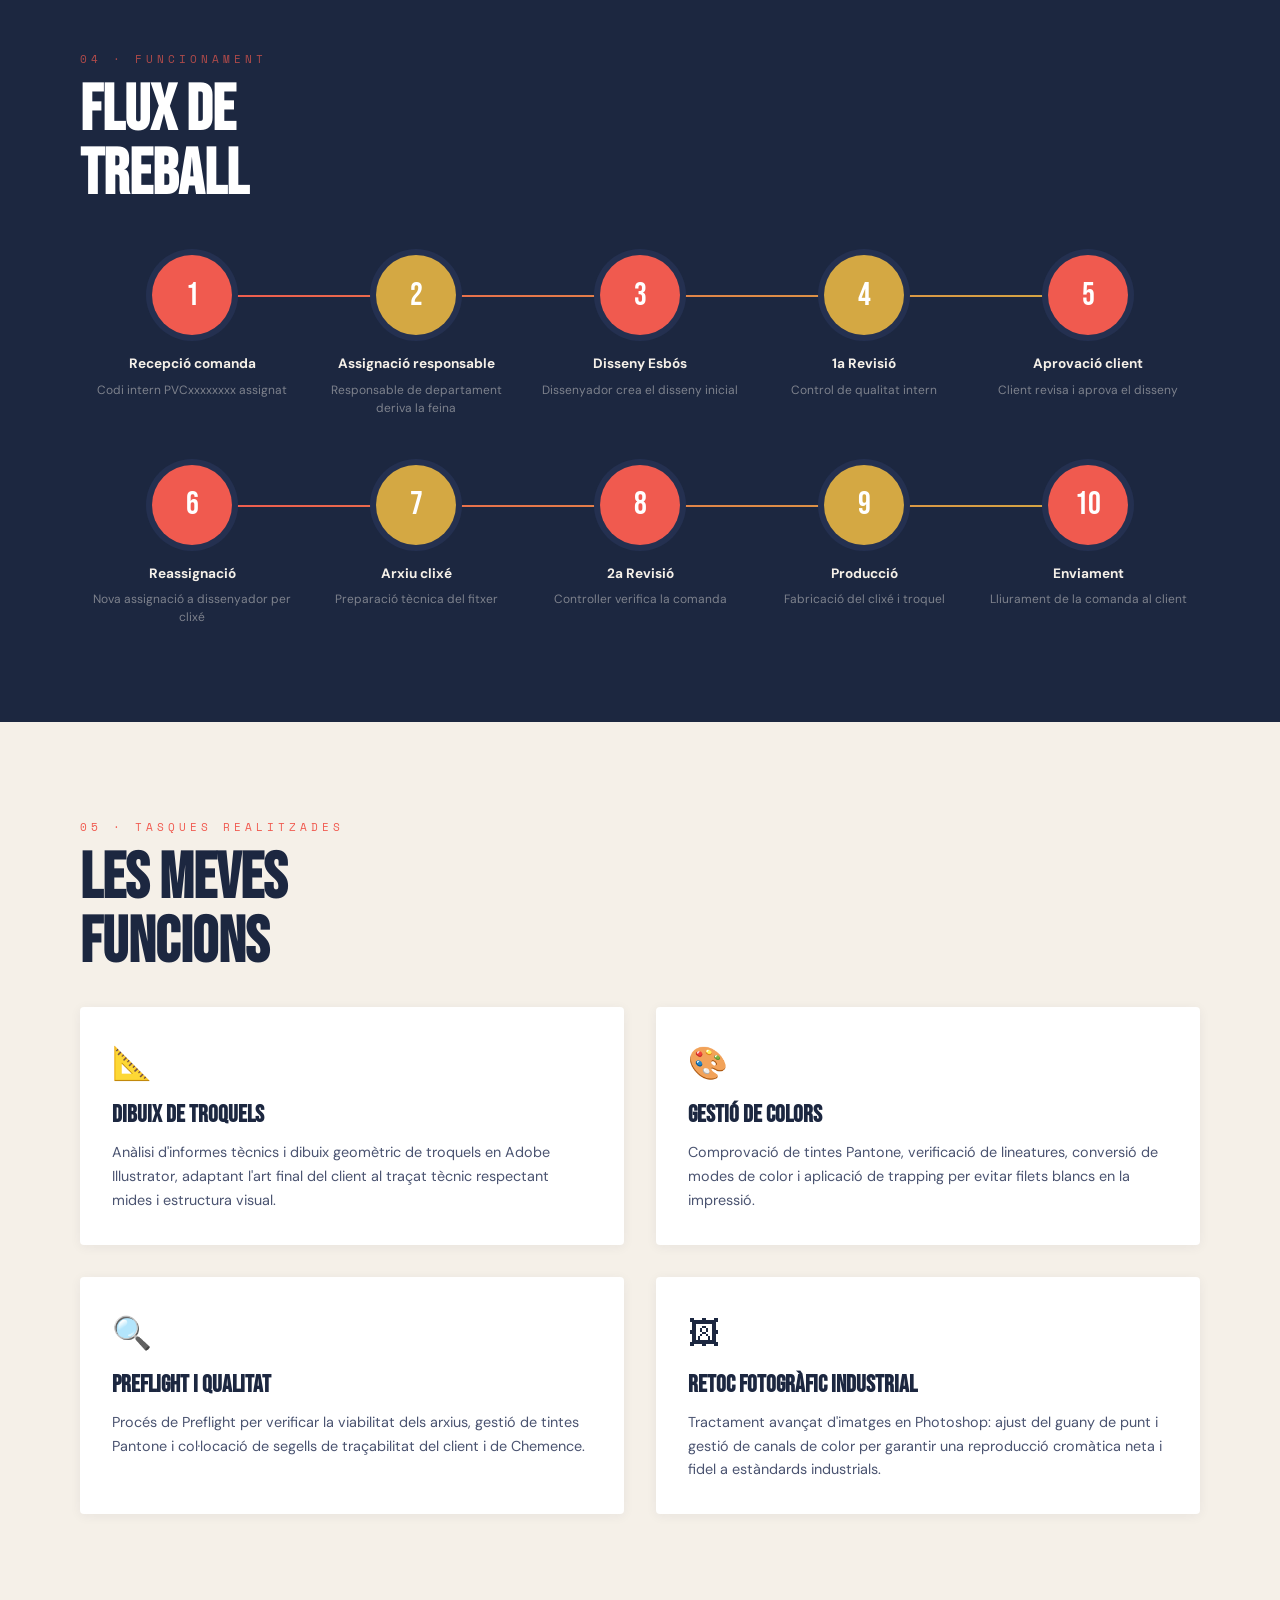
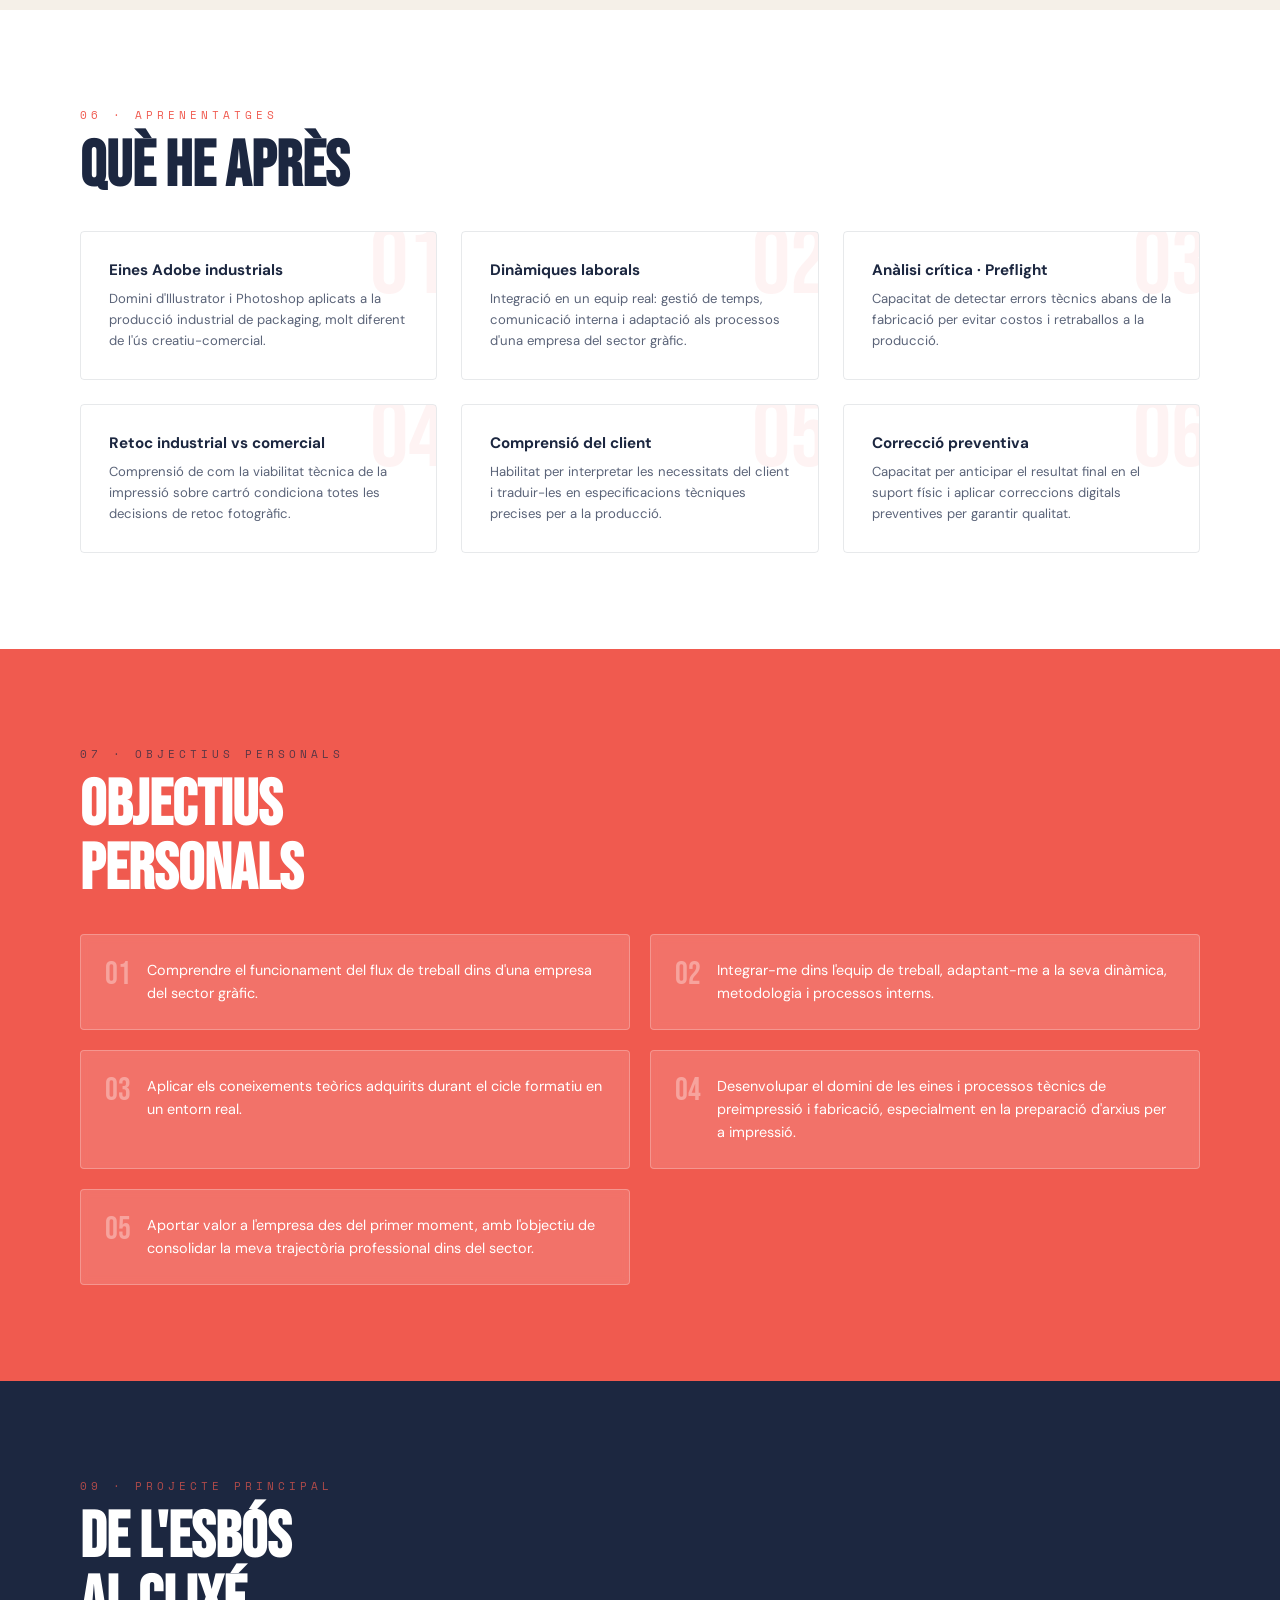
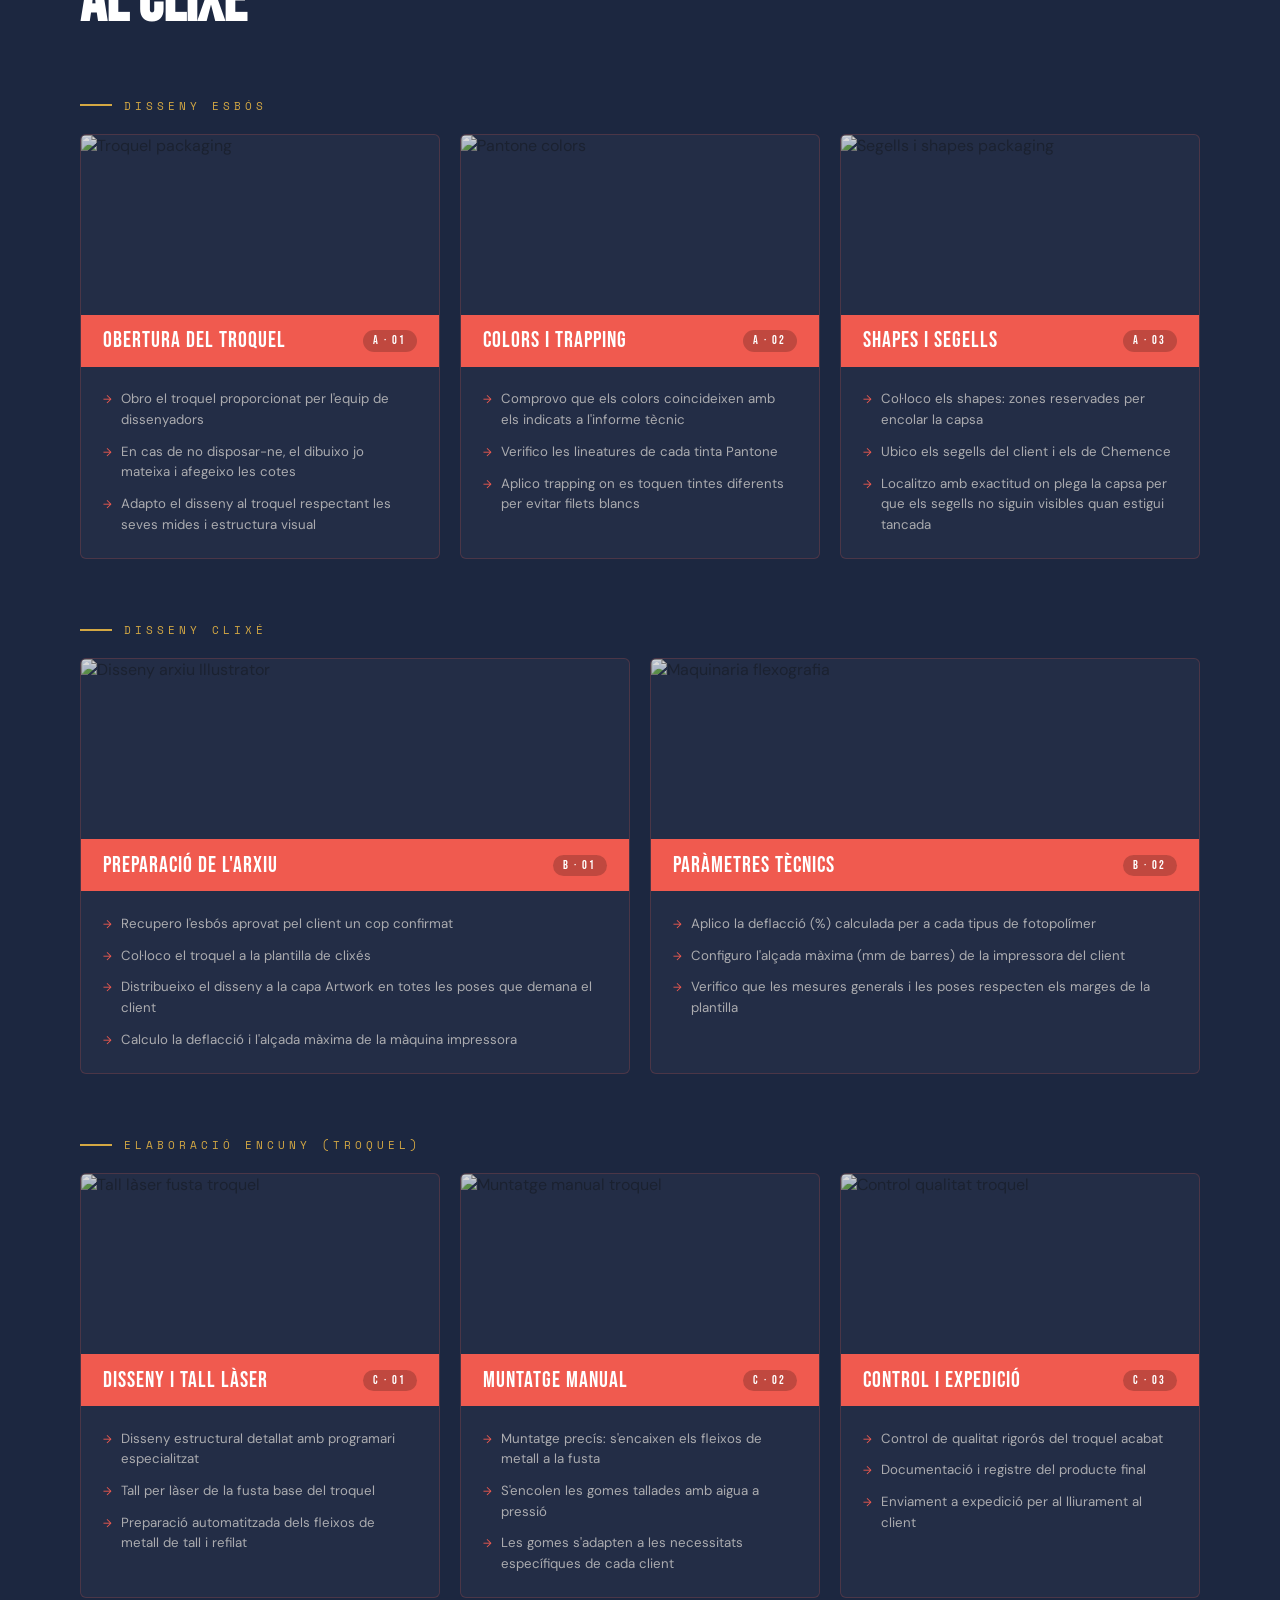
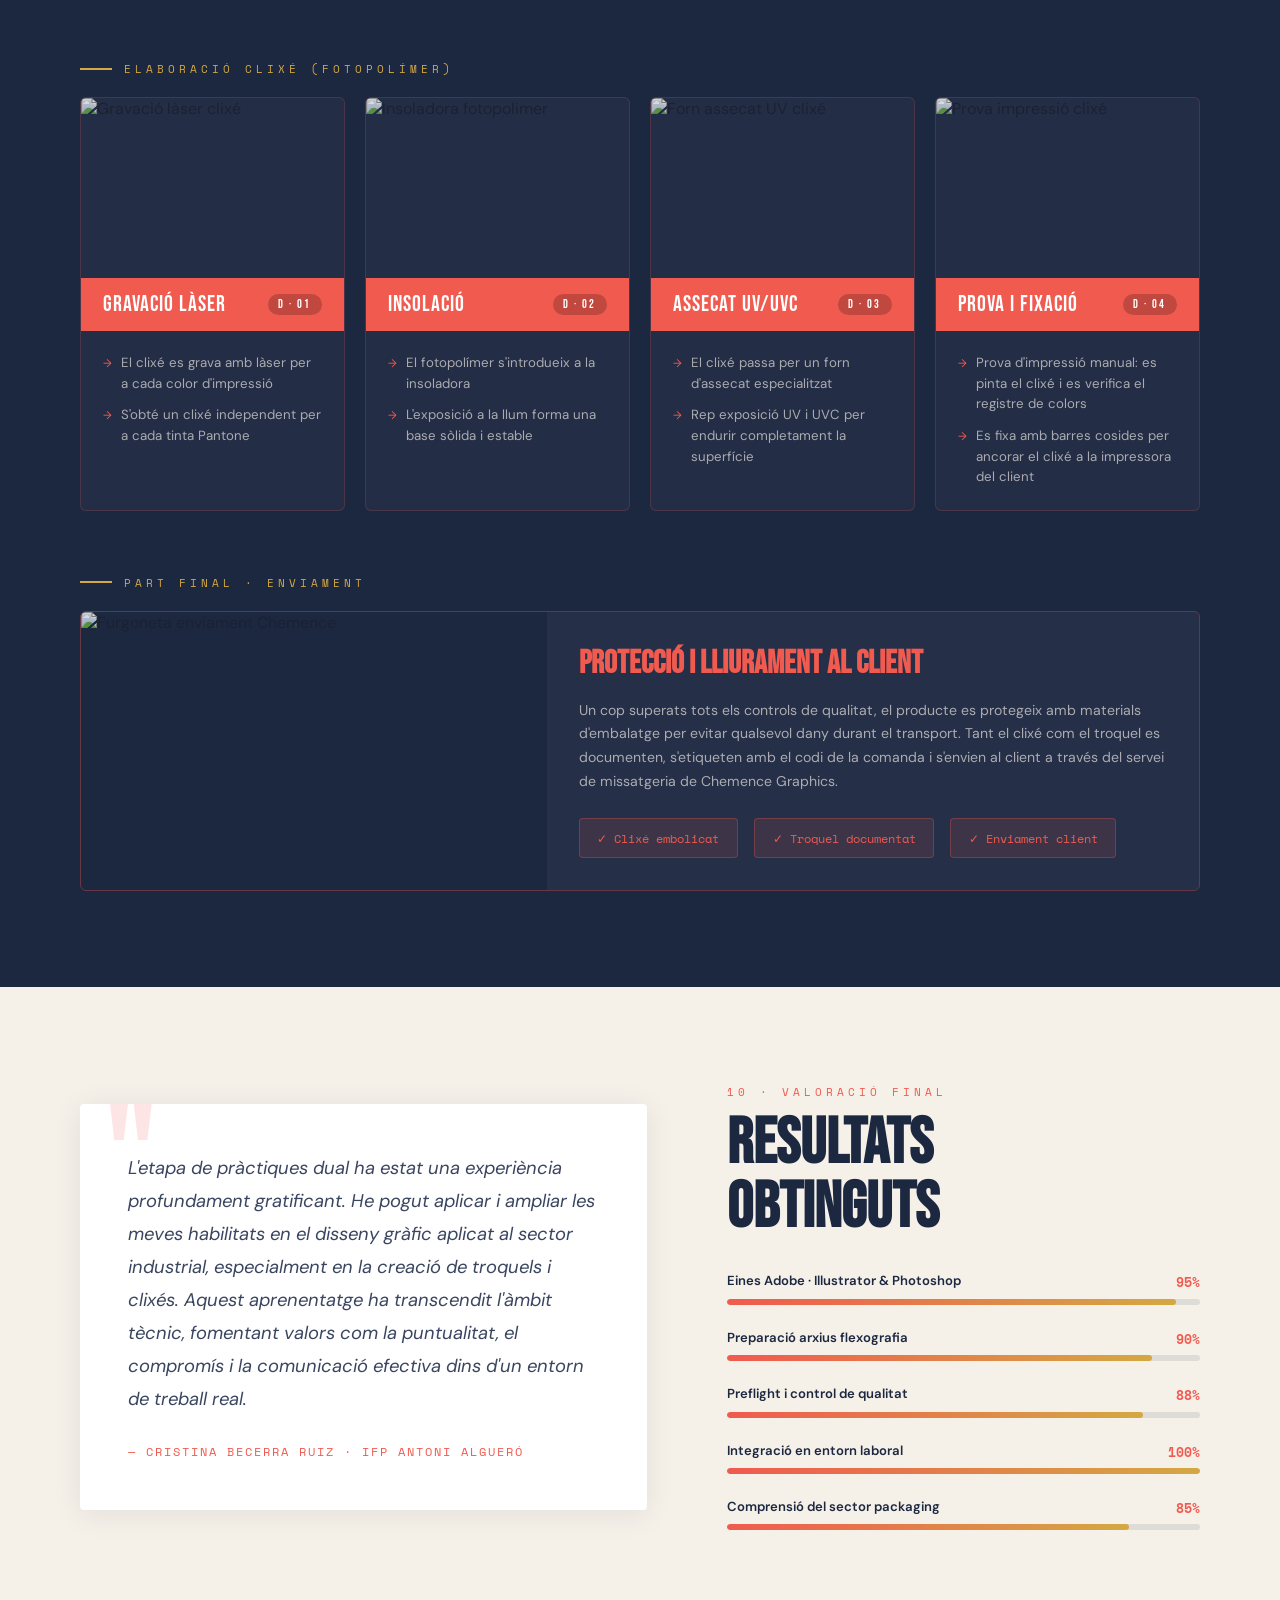
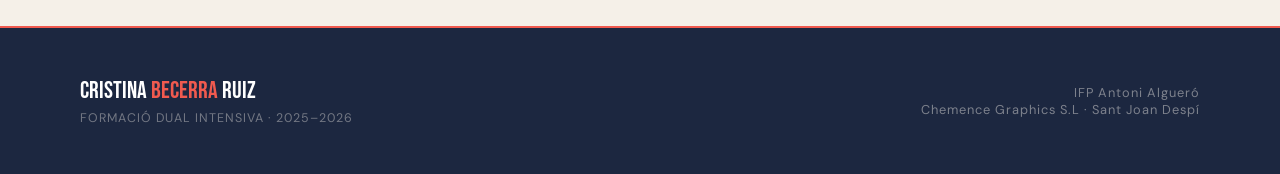
==== commit 60656c52: "canviat el index" ====
--- a/index.html
+++ b/index.html
@@ -1,482 +1,526 @@
-<!doctype html>
+<!DOCTYPE html>
 <html lang="ca">
-  <head>
-    <meta charset="UTF-8" />
-    <meta name="viewport" content="width=device-width, initial-scale=1.0" />
-    <title>
-      Formació Dual Intensiva · Cristina Becerra · Chemence Graphics
-    </title>
-    <link rel="preconnect" href="https://fonts.googleapis.com" />
-    <link
-      href="https://fonts.googleapis.com/css2?family=Bebas+Neue&family=DM+Sans:ital,wght@0,300;0,400;0,500;0,700;1,300&family=Space+Mono:wght@400;700&display=swap"
-      rel="stylesheet"
-    />
-    <link rel="stylesheet" href="dual_cristina.css" />
-  </head>
-  <body>
-    <nav>
-      <div class="nav-logo">CG · Dual</div>
-      <ul class="nav-links">
-        <li><a href="#empresa">Empresa</a></li>
-        <li><a href="#flux">Flux</a></li>
-        <li><a href="#tasques">Tasques</a></li>
-        <li><a href="#aprenentatges">Aprenentatges</a></li>
-        <li><a href="#projecte">Projecte</a></li>
-        <li><a href="#valoracio">Valoració</a></li>
-      </ul>
-    </nav>
-
-    <div class="scroll-dot">
-      <a href="#empresa" title="Empresa"></a>
-      <a href="#flux" title="Flux"></a>
-      <a href="#tasques" title="Tasques"></a>
-      <a href="#aprenentatges" title="Aprenentatges"></a>
-      <a href="#projecte" title="Projecte"></a>
-      <a href="#valoracio" title="Valoració"></a>
-    </div>
-
-    <!-- HERO -->
-    <section class="hero" id="hero">
-      <div class="hero-text">
-        <div class="hero-tag">Formació Dual Intensiva · 2025–2026</div>
-        <h1>Chemence<br /><span>Graphics</span></h1>
-        <p class="hero-sub">
-          Immersió professional en preimpressió i fabricació de clixés i
-          troquels per al sector del packaging.
-        </p>
-        <div class="hero-meta">
-          <div><strong>Cristina Becerra Ruiz</strong>Alumna</div>
-          <div><strong>IFP Antoni Algueró</strong>Centre Formatiu</div>
-          <div><strong>Sant Joan Despí</strong>Empresa</div>
-        </div>
-      </div>
-      <div class="hero-visual">
-        <div class="hero-badge">
-          <div class="hero-badge-inner">
-            <div class="big-num">35+</div>
-            <div class="big-label">Anys<br />d'experiència</div>
-          </div>
-        </div>
-      </div>
-    </section>
-
-    <!-- EMPRESA -->
-    <section class="empresa" id="empresa">
-      <div class="empresa-grid">
-        <div>
-          <div class="section-label">02 · Dades de l'empresa</div>
-          <h2 class="section-title">Qui és<br />Chemence?</h2>
-          <p class="empresa-desc">
-            Chemence Graphics és la divisió del Grup Chemence especialitzada en
-            preimpressió i producció de clixés i troquels per al sector del
-            packaging. El seu objectiu principal és la innovació tecnològica en
-            flexografia, oferint solucions integrals i assessoria tècnica per
-            optimitzar la imatge impresa de les marques en cartró ondulat i
-            embalatge flexible.
-          </p>
-          <div class="empresa-locations">
-            <h4>Presència internacional</h4>
-            <div class="location-tags">
-              <span class="location-tag">🇪🇸 Espanya</span>
-              <span class="location-tag">🇫🇷 França</span>
-              <span class="location-tag">🇵🇹 Portugal</span>
-              <span class="location-tag">🇬🇧 Regne Unit</span>
-            </div>
-          </div>
-        </div>
-        <div>
-          <div class="empresa-stats">
-            <div class="stat-card">
-              <div class="stat-num">300</div>
-              <div class="stat-label">Treballadors</div>
-            </div>
-            <div class="stat-card">
-              <div class="stat-num">35+</div>
-              <div class="stat-label">Anys d'exp.</div>
-            </div>
-            <div class="stat-card">
-              <div class="stat-num">4</div>
-              <div class="stat-label">Països</div>
-            </div>
-            <div class="stat-card">
-              <div class="stat-num">1</div>
-              <div class="stat-label">Seu BCN</div>
-            </div>
-          </div>
-          <div
-            style="
-              margin-top: 1.5rem;
-              padding: 1.25rem;
-              background: rgba(240, 90, 79, 0.07);
-              border-left: 3px solid var(--coral);
-              border-radius: 2px;
-            "
-          >
-            <p style="font-size: 0.8rem; color: #4a5370; line-height: 1.6">
-              <strong style="color: var(--coral)">Adreça</strong><br />Carrer de
-              Montilla, nº 5-7<br />Sant Joan Despí, Barcelona
-            </p>
-          </div>
-        </div>
-      </div>
-    </section>
-
-    <!-- FLUX -->
-    <section class="flux" id="flux">
-      <div class="section-label" style="color: rgba(240, 90, 79, 0.7)">
-        04 · Funcionament
-      </div>
-      <h2 class="section-title">Flux de<br />treball</h2>
-      <div class="flux-steps">
-        <div class="flux-step">
-          <div class="step-num">1</div>
-          <div class="step-title">Recepció comanda</div>
-          <div class="step-desc">Codi intern PVCxxxxxxxx assignat</div>
-        </div>
-        <div class="flux-step">
-          <div class="step-num">2</div>
-          <div class="step-title">Assignació responsable</div>
-          <div class="step-desc">
-            Responsable de departament deriva la feina
-          </div>
-        </div>
-        <div class="flux-step">
-          <div class="step-num">3</div>
-          <div class="step-title">Disseny Esbós</div>
-          <div class="step-desc">Dissenyador crea el disseny inicial</div>
-        </div>
-        <div class="flux-step">
-          <div class="step-num">4</div>
-          <div class="step-title">1a Revisió</div>
-          <div class="step-desc">Control de qualitat intern</div>
-        </div>
-        <div class="flux-step">
-          <div class="step-num">5</div>
-          <div class="step-title">Aprovació client</div>
-          <div class="step-desc">Client revisa i aprova el disseny</div>
-        </div>
-      </div>
-      <div class="flux-steps" style="margin-top: 3rem">
-        <div class="flux-step">
-          <div class="step-num">6</div>
-          <div class="step-title">Reassignació</div>
-          <div class="step-desc">Nova assignació a dissenyador per clixé</div>
-        </div>
-        <div class="flux-step">
-          <div class="step-num">7</div>
-          <div class="step-title">Arxiu clixé</div>
-          <div class="step-desc">Preparació tècnica del fitxer</div>
-        </div>
-        <div class="flux-step">
-          <div class="step-num">8</div>
-          <div class="step-title">2a Revisió</div>
-          <div class="step-desc">Controller verifica la comanda</div>
-        </div>
-        <div class="flux-step">
-          <div class="step-num">9</div>
-          <div class="step-title">Producció</div>
-          <div class="step-desc">Fabricació del clixé i troquel</div>
-        </div>
-        <div class="flux-step">
-          <div class="step-num">10</div>
-          <div class="step-title">Enviament</div>
-          <div class="step-desc">Lliurament de la comanda al client</div>
-        </div>
-      </div>
-    </section>
-
-    <!-- TASQUES -->
-    <section class="tasques" id="tasques">
-      <div class="section-label">05 · Tasques realitzades</div>
-      <h2 class="section-title">Les meves<br />funcions</h2>
-      <div class="tasques-grid">
-        <div class="tasca-card">
-          <div class="tasca-icon">📐</div>
-          <h3>Dibuix de troquels</h3>
-          <p>
-            Anàlisi d'informes tècnics i dibuix geomètric de troquels en Adobe
-            Illustrator, adaptant l'art final del client al traçat tècnic
-            respectant mides i estructura visual.
-          </p>
-        </div>
-        <div class="tasca-card">
-          <div class="tasca-icon">🎨</div>
-          <h3>Gestió de colors</h3>
-          <p>
-            Comprovació de tintes Pantone, verificació de lineatures, conversió
-            de modes de color i aplicació de trapping per evitar filets blancs
-            en la impressió.
-          </p>
-        </div>
-        <div class="tasca-card">
-          <div class="tasca-icon">🔍</div>
-          <h3>Preflight i qualitat</h3>
-          <p>
-            Procés de Preflight per verificar la viabilitat dels arxius, gestió
-            de tintes Pantone i col·locació de segells de traçabilitat del
-            client i de Chemence.
-          </p>
-        </div>
-        <div class="tasca-card">
-          <div class="tasca-icon">🖼</div>
-          <h3>Retoc fotogràfic industrial</h3>
-          <p>
-            Tractament avançat d'imatges en Photoshop: ajust del guany de punt i
-            gestió de canals de color per garantir una reproducció cromàtica
-            neta i fidel a estàndards industrials.
-          </p>
-        </div>
-      </div>
-    </section>
-
-    <!-- APRENENTATGES -->
-    <section class="aprenentatges" id="aprenentatges">
-      <div class="section-label">06 · Aprenentatges</div>
-      <h2 class="section-title">Què he après</h2>
-      <div class="aprenen-list">
-        <div class="aprenen-item" data-num="01">
-          <h4>Eines Adobe industrials</h4>
-          <p>
-            Domini d'Illustrator i Photoshop aplicats a la producció industrial
-            de packaging, molt diferent de l'ús creatiu-comercial.
-          </p>
-        </div>
-        <div class="aprenen-item" data-num="02">
-          <h4>Dinàmiques laborals</h4>
-          <p>
-            Integració en un equip real: gestió de temps, comunicació interna i
-            adaptació als processos d'una empresa del sector gràfic.
-          </p>
-        </div>
-        <div class="aprenen-item" data-num="03">
-          <h4>Anàlisi crítica · Preflight</h4>
-          <p>
-            Capacitat de detectar errors tècnics abans de la fabricació per
-            evitar costos i retraballos a la producció.
-          </p>
-        </div>
-        <div class="aprenen-item" data-num="04">
-          <h4>Retoc industrial vs comercial</h4>
-          <p>
-            Comprensió de com la viabilitat tècnica de la impressió sobre cartró
-            condiciona totes les decisions de retoc fotogràfic.
-          </p>
-        </div>
-        <div class="aprenen-item" data-num="05">
-          <h4>Comprensió del client</h4>
-          <p>
-            Habilitat per interpretar les necessitats del client i traduir-les
-            en especificacions tècniques precises per a la producció.
-          </p>
-        </div>
-        <div class="aprenen-item" data-num="06">
-          <h4>Correcció preventiva</h4>
-          <p>
-            Capacitat per anticipar el resultat final en el suport físic i
-            aplicar correccions digitals preventives per garantir qualitat.
-          </p>
-        </div>
-      </div>
-    </section>
-
-    <!-- OBJECTIUS -->
-    <section class="objectius" id="objectius">
-      <div class="section-label">07 · Objectius personals</div>
-      <h2 class="section-title">Objectius<br />Personals</h2>
-      <div class="obj-list">
-        <div class="obj-item">
-          <span class="obj-num">01</span>
-          <p class="obj-text">
-            Comprendre el funcionament del flux de treball dins d'una empresa
-            del sector gràfic.
-          </p>
-        </div>
-        <div class="obj-item">
-          <span class="obj-num">02</span>
-          <p class="obj-text">
-            Integrar-me dins l'equip de treball, adaptant-me a la seva dinàmica,
-            metodologia i processos interns.
-          </p>
-        </div>
-        <div class="obj-item">
-          <span class="obj-num">03</span>
-          <p class="obj-text">
-            Aplicar els coneixements teòrics adquirits durant el cicle formatiu
-            en un entorn real.
-          </p>
-        </div>
-        <div class="obj-item">
-          <span class="obj-num">04</span>
-          <p class="obj-text">
-            Desenvolupar el domini de les eines i processos tècnics de
-            preimpressió i fabricació, especialment en la preparació d'arxius
-            per a impressió.
-          </p>
-        </div>
-        <div class="obj-item">
-          <span class="obj-num">05</span>
-          <p class="obj-text">
-            Aportar valor a l'empresa des del primer moment, amb l'objectiu de
-            consolidar la meva trajectòria professional dins del sector.
-          </p>
-        </div>
-      </div>
-    </section>
-
-    <!-- PROJECTE -->
-    <section class="projecte" id="projecte">
-      <div class="section-label" style="color: rgba(240, 90, 79, 0.7)">
-        09 · Projecte principal
-      </div>
-      <h2 class="section-title">El projecte:<br />De l'esbós<br />al clixé</h2>
-      <div class="proj-phases">
-        <div class="phase-card">
-          <div class="phase-head">Fase 1 · Disseny Esbós</div>
-          <div class="phase-body">
-            <ul>
-              <li>Obertura del troquel proporcionat pels dissenyadors</li>
-              <li>
-                Adaptació del disseny al troquel respectant mides i estructura
-              </li>
-              <li>
-                Verificació de colors Pantone i lineatures amb l'informe tècnic
-              </li>
-              <li>
-                Aplicació de trapping entre tintes per evitar filets blancs
-              </li>
-              <li>
-                Col·locació de shapes (zones de encolament) i segells de client
-                i Chemence
-              </li>
-            </ul>
-          </div>
-        </div>
-        <div class="phase-card">
-          <div class="phase-head">Fase 2 · Disseny Clixé</div>
-          <div class="phase-body">
-            <ul>
-              <li>Recuperació de l'esbós aprovat pel client</li>
-              <li>Col·locació del troquel a la plantilla de clixés</li>
-              <li>
-                Distribució del disseny a la capa Artwork en les poses
-                sol·licitades
-              </li>
-              <li>
-                Càlcul de la deflacció i alçada màxima de la màquina impressora
-              </li>
-            </ul>
-          </div>
-        </div>
-        <div class="phase-card">
-          <div class="phase-head">Fase 3 · Fabricació</div>
-          <div class="phase-body">
-            <ul>
-              <li>Gravació làser del clixé per a cada color d'impressió</li>
-              <li>Insolació del fotopolímer per formar una base sòlida</li>
-              <li>Assecat amb exposició UV i UVC per endurir la superfície</li>
-              <li>
-                Prova d'impressió manual per verificar el registre de colors
-              </li>
-              <li>Fixació amb barres cosides i enviament final al client</li>
-            </ul>
-          </div>
-        </div>
-      </div>
-    </section>
-
-    <!-- VALORACIÓ -->
-    <section class="valoracio" id="valoracio">
-      <div class="val-quote">
-        <p>
-          L'etapa de pràctiques dual ha estat una experiència profundament
-          gratificant. He pogut aplicar i ampliar les meves habilitats en el
-          disseny gràfic aplicat al sector industrial, especialment en la
-          creació de troquels i clixés. Aquest aprenentatge ha transcendit
-          l'àmbit tècnic, fomentant valors com la puntualitat, el compromís i la
-          comunicació efectiva dins d'un entorn de treball real.
-        </p>
-        <p class="val-author">— Cristina Becerra Ruiz · IFP Antoni Algueró</p>
-      </div>
-      <div>
-        <div class="section-label">10 · Valoració final</div>
-        <h2 class="section-title">Resultats<br />obtinguts</h2>
-        <div class="val-metrics">
-          <div class="metric-bar">
-            <div class="metric-label">
-              Eines Adobe · Illustrator & Photoshop <span>95%</span>
-            </div>
-            <div class="bar-bg">
-              <div class="bar-fill" style="width: 95%"></div>
-            </div>
-          </div>
-          <div class="metric-bar">
-            <div class="metric-label">
-              Preparació arxius flexografia <span>90%</span>
-            </div>
-            <div class="bar-bg">
-              <div
-                class="bar-fill"
-                style="width: 90%; animation-delay: 0.1s"
-              ></div>
-            </div>
-          </div>
-          <div class="metric-bar">
-            <div class="metric-label">
-              Preflight i control de qualitat <span>88%</span>
-            </div>
-            <div class="bar-bg">
-              <div
-                class="bar-fill"
-                style="width: 88%; animation-delay: 0.2s"
-              ></div>
-            </div>
-          </div>
-          <div class="metric-bar">
-            <div class="metric-label">
-              Integració en entorn laboral <span>100%</span>
-            </div>
-            <div class="bar-bg">
-              <div
-                class="bar-fill"
-                style="width: 100%; animation-delay: 0.3s"
-              ></div>
-            </div>
-          </div>
-          <div class="metric-bar">
-            <div class="metric-label">
-              Comprensió del sector packaging <span>85%</span>
-            </div>
-            <div class="bar-bg">
-              <div
-                class="bar-fill"
-                style="width: 85%; animation-delay: 0.4s"
-              ></div>
-            </div>
-          </div>
-        </div>
-      </div>
-    </section>
-
-    <footer>
-      <div>
-        <div class="footer-brand">Cristina <span>Becerra</span> Ruiz</div>
-        <p
-          style="
-            color: rgba(245, 240, 232, 0.4);
-            font-size: 0.78rem;
-            margin-top: 0.3rem;
-            letter-spacing: 1px;
-          "
-        >
-          FORMACIÓ DUAL INTENSIVA · 2025–2026
-        </p>
-      </div>
-      <div class="footer-info">
-        <p>IFP Antoni Algueró</p>
-        <p>Chemence Graphics S.L · Sant Joan Despí</p>
-        <p style="margin-top: 0.5rem; color: rgba(240, 90, 79, 0.7)">
-        </p>
-      </div>
-    </footer>
-  </body>
+<head>
+<meta charset="UTF-8">
+<meta name="viewport" content="width=device-width, initial-scale=1.0">
+<title>Formació Dual Intensiva · Cristina Becerra · Chemence Graphics</title>
+<link rel="preconnect" href="https://fonts.googleapis.com">
+<link href="https://fonts.googleapis.com/css2?family=Bebas+Neue&family=DM+Sans:ital,wght@0,300;0,400;0,500;0,700;1,300&family=Space+Mono:wght@400;700&display=swap" rel="stylesheet">
+<link rel="stylesheet" href="dual_css.css">
+</head>
+<body>
+
+<nav>
+  <div class="nav-logo">CG · Dual</div>
+  <ul class="nav-links">
+    <li><a href="#empresa">Empresa</a></li>
+    <li><a href="#flux">Flux</a></li>
+    <li><a href="#tasques">Tasques</a></li>
+    <li><a href="#aprenentatges">Aprenentatges</a></li>
+    <li><a href="#projecte">Projecte</a></li>
+    <li><a href="#valoracio">Valoració</a></li>
+  </ul>
+</nav>
+
+<div class="scroll-dot">
+  <a href="#empresa" title="Empresa"></a>
+  <a href="#flux" title="Flux"></a>
+  <a href="#tasques" title="Tasques"></a>
+  <a href="#aprenentatges" title="Aprenentatges"></a>
+  <a href="#projecte" title="Projecte"></a>
+  <a href="#valoracio" title="Valoració"></a>
+</div>
+
+<!-- HERO -->
+<section class="hero" id="hero">
+  <div class="hero-text">
+    <div class="hero-tag">Formació Dual Intensiva · 2025–2026</div>
+    <h1>Chemence<br><span>Graphics</span></h1>
+    <p class="hero-sub">Immersió professional en preimpressió i fabricació de clixés i troquels per al sector del packaging.</p>
+    <div class="hero-meta">
+      <div><strong>Cristina Becerra Ruiz</strong>Alumna</div>
+      <div><strong>IFP Antoni Algueró</strong>Centre Formatiu</div>
+      <div><strong>Sant Joan Despí</strong>Empresa</div>
+    </div>
+  </div>
+  <div class="hero-visual">
+    <div class="hero-badge">
+      <div class="hero-badge-inner">
+        <div class="big-num">35+</div>
+        <div class="big-label">Anys<br>d'experiència</div>
+      </div>
+    </div>
+  </div>
+</section>
+
+<!-- EMPRESA -->
+<section class="empresa" id="empresa">
+  <div class="empresa-grid">
+    <div>
+      <div class="section-label">02 · Dades de l'empresa</div>
+      <h2 class="section-title">Qui és<br>Chemence?</h2>
+      <p class="empresa-desc">Chemence Graphics és la divisió del Grup Chemence especialitzada en preimpressió i producció de clixés i troquels per al sector del packaging. El seu objectiu principal és la innovació tecnològica en flexografia, oferint solucions integrals i assessoria tècnica per optimitzar la imatge impresa de les marques en cartró ondulat i embalatge flexible.</p>
+      <div class="empresa-locations">
+        <h4>Presència internacional</h4>
+        <div class="location-tags">
+          <span class="location-tag">🇪🇸 Espanya</span>
+          <span class="location-tag">🇫🇷 França</span>
+          <span class="location-tag">🇵🇹 Portugal</span>
+          <span class="location-tag">🇬🇧 Regne Unit</span>
+        </div>
+      </div>
+    </div>
+    <div>
+      <div class="empresa-stats">
+        <div class="stat-card">
+          <div class="stat-num">300</div>
+          <div class="stat-label">Treballadors</div>
+        </div>
+        <div class="stat-card">
+          <div class="stat-num">35+</div>
+          <div class="stat-label">Anys d'exp.</div>
+        </div>
+        <div class="stat-card">
+          <div class="stat-num">4</div>
+          <div class="stat-label">Països</div>
+        </div>
+        <div class="stat-card">
+          <div class="stat-num">1</div>
+          <div class="stat-label">Seu BCN</div>
+        </div>
+      </div>
+      <div style="margin-top: 1.5rem; padding: 1.25rem; background: rgba(240,90,79,0.07); border-left: 3px solid var(--coral); border-radius: 2px;">
+        <p style="font-size:.8rem; color: #4A5370; line-height: 1.6;"><strong style="color:var(--coral);">Adreça</strong><br>Carrer de Montilla, nº 5-7<br>Sant Joan Despí, Barcelona</p>
+      </div>
+    </div>
+  </div>
+</section>
+
+<!-- FLUX -->
+<section class="flux" id="flux">
+  <div class="section-label" style="color: rgba(240,90,79,0.7)">04 · Funcionament</div>
+  <h2 class="section-title">Flux de<br>treball</h2>
+  <div class="flux-steps">
+    <div class="flux-step">
+      <div class="step-num">1</div>
+      <div class="step-title">Recepció comanda</div>
+      <div class="step-desc">Codi intern PVCxxxxxxxx assignat</div>
+    </div>
+    <div class="flux-step">
+      <div class="step-num">2</div>
+      <div class="step-title">Assignació responsable</div>
+      <div class="step-desc">Responsable de departament deriva la feina</div>
+    </div>
+    <div class="flux-step">
+      <div class="step-num">3</div>
+      <div class="step-title">Disseny Esbós</div>
+      <div class="step-desc">Dissenyador crea el disseny inicial</div>
+    </div>
+    <div class="flux-step">
+      <div class="step-num">4</div>
+      <div class="step-title">1a Revisió</div>
+      <div class="step-desc">Control de qualitat intern</div>
+    </div>
+    <div class="flux-step">
+      <div class="step-num">5</div>
+      <div class="step-title">Aprovació client</div>
+      <div class="step-desc">Client revisa i aprova el disseny</div>
+    </div>
+  </div>
+  <div class="flux-steps" style="margin-top:3rem;">
+    <div class="flux-step">
+      <div class="step-num">6</div>
+      <div class="step-title">Reassignació</div>
+      <div class="step-desc">Nova assignació a dissenyador per clixé</div>
+    </div>
+    <div class="flux-step">
+      <div class="step-num">7</div>
+      <div class="step-title">Arxiu clixé</div>
+      <div class="step-desc">Preparació tècnica del fitxer</div>
+    </div>
+    <div class="flux-step">
+      <div class="step-num">8</div>
+      <div class="step-title">2a Revisió</div>
+      <div class="step-desc">Controller verifica la comanda</div>
+    </div>
+    <div class="flux-step">
+      <div class="step-num">9</div>
+      <div class="step-title">Producció</div>
+      <div class="step-desc">Fabricació del clixé i troquel</div>
+    </div>
+    <div class="flux-step">
+      <div class="step-num">10</div>
+      <div class="step-title">Enviament</div>
+      <div class="step-desc">Lliurament de la comanda al client</div>
+    </div>
+  </div>
+</section>
+
+<!-- TASQUES -->
+<section class="tasques" id="tasques">
+  <div class="section-label">05 · Tasques realitzades</div>
+  <h2 class="section-title">Les meves<br>funcions</h2>
+  <div class="tasques-grid">
+    <div class="tasca-card">
+      <div class="tasca-icon">📐</div>
+      <h3>Dibuix de troquels</h3>
+      <p>Anàlisi d'informes tècnics i dibuix geomètric de troquels en Adobe Illustrator, adaptant l'art final del client al traçat tècnic respectant mides i estructura visual.</p>
+    </div>
+    <div class="tasca-card">
+      <div class="tasca-icon">🎨</div>
+      <h3>Gestió de colors</h3>
+      <p>Comprovació de tintes Pantone, verificació de lineatures, conversió de modes de color i aplicació de trapping per evitar filets blancs en la impressió.</p>
+    </div>
+    <div class="tasca-card">
+      <div class="tasca-icon">🔍</div>
+      <h3>Preflight i qualitat</h3>
+      <p>Procés de Preflight per verificar la viabilitat dels arxius, gestió de tintes Pantone i col·locació de segells de traçabilitat del client i de Chemence.</p>
+    </div>
+    <div class="tasca-card">
+      <div class="tasca-icon">🖼</div>
+      <h3>Retoc fotogràfic industrial</h3>
+      <p>Tractament avançat d'imatges en Photoshop: ajust del guany de punt i gestió de canals de color per garantir una reproducció cromàtica neta i fidel a estàndards industrials.</p>
+    </div>
+  </div>
+</section>
+
+<!-- APRENENTATGES -->
+<section class="aprenentatges" id="aprenentatges">
+  <div class="section-label">06 · Aprenentatges</div>
+  <h2 class="section-title">Què he après</h2>
+  <div class="aprenen-list">
+    <div class="aprenen-item" data-num="01">
+      <h4>Eines Adobe industrials</h4>
+      <p>Domini d'Illustrator i Photoshop aplicats a la producció industrial de packaging, molt diferent de l'ús creatiu-comercial.</p>
+    </div>
+    <div class="aprenen-item" data-num="02">
+      <h4>Dinàmiques laborals</h4>
+      <p>Integració en un equip real: gestió de temps, comunicació interna i adaptació als processos d'una empresa del sector gràfic.</p>
+    </div>
+    <div class="aprenen-item" data-num="03">
+      <h4>Anàlisi crítica · Preflight</h4>
+      <p>Capacitat de detectar errors tècnics abans de la fabricació per evitar costos i retraballos a la producció.</p>
+    </div>
+    <div class="aprenen-item" data-num="04">
+      <h4>Retoc industrial vs comercial</h4>
+      <p>Comprensió de com la viabilitat tècnica de la impressió sobre cartró condiciona totes les decisions de retoc fotogràfic.</p>
+    </div>
+    <div class="aprenen-item" data-num="05">
+      <h4>Comprensió del client</h4>
+      <p>Habilitat per interpretar les necessitats del client i traduir-les en especificacions tècniques precises per a la producció.</p>
+    </div>
+    <div class="aprenen-item" data-num="06">
+      <h4>Correcció preventiva</h4>
+      <p>Capacitat per anticipar el resultat final en el suport físic i aplicar correccions digitals preventives per garantir qualitat.</p>
+    </div>
+  </div>
+</section>
+
+<!-- OBJECTIUS -->
+<section class="objectius" id="objectius">
+  <div class="section-label">07 · Objectius personals</div>
+  <h2 class="section-title">Objectius<br>Personals</h2>
+  <div class="obj-list">
+    <div class="obj-item">
+      <span class="obj-num">01</span>
+      <p class="obj-text">Comprendre el funcionament del flux de treball dins d'una empresa del sector gràfic.</p>
+    </div>
+    <div class="obj-item">
+      <span class="obj-num">02</span>
+      <p class="obj-text">Integrar-me dins l'equip de treball, adaptant-me a la seva dinàmica, metodologia i processos interns.</p>
+    </div>
+    <div class="obj-item">
+      <span class="obj-num">03</span>
+      <p class="obj-text">Aplicar els coneixements teòrics adquirits durant el cicle formatiu en un entorn real.</p>
+    </div>
+    <div class="obj-item">
+      <span class="obj-num">04</span>
+      <p class="obj-text">Desenvolupar el domini de les eines i processos tècnics de preimpressió i fabricació, especialment en la preparació d'arxius per a impressió.</p>
+    </div>
+    <div class="obj-item">
+      <span class="obj-num">05</span>
+      <p class="obj-text">Aportar valor a l'empresa des del primer moment, amb l'objectiu de consolidar la meva trajectòria professional dins del sector.</p>
+    </div>
+  </div>
+</section>
+
+<!-- PROJECTE -->
+<section class="projecte" id="projecte">
+  <div class="section-label" style="color: rgba(240,90,79,0.7)">09 · Projecte principal</div>
+  <h2 class="section-title">De l'esbós<br>al clixé</h2>
+
+  <!-- GRUP A: Disseny Esbós -->
+  <div class="proj-group">
+    <div class="proj-group-label">Disseny Esbós</div>
+    <div class="proj-grid-3">
+
+      <div class="phase-card">
+        <img class="phase-img" src="https://images.unsplash.com/photo-1581291518857-4e27b48ff24e?w=600&q=80" alt="Troquel packaging" loading="lazy">
+        <div class="phase-head">
+          Obertura del troquel
+          <span class="phase-num">A · 01</span>
+        </div>
+        <div class="phase-body">
+          <ul>
+            <li>Obro el troquel proporcionat per l'equip de dissenyadors</li>
+            <li>En cas de no disposar-ne, el dibuixo jo mateixa i afegeixo les cotes</li>
+            <li>Adapto el disseny al troquel respectant les seves mides i estructura visual</li>
+          </ul>
+        </div>
+      </div>
+
+      <div class="phase-card">
+        <img class="phase-img" src="https://images.unsplash.com/photo-1611532736597-de2d4265fba3?w=600&q=80" alt="Pantone colors" loading="lazy">
+        <div class="phase-head">
+          Colors i trapping
+          <span class="phase-num">A · 02</span>
+        </div>
+        <div class="phase-body">
+          <ul>
+            <li>Comprovo que els colors coincideixen amb els indicats a l'informe tècnic</li>
+            <li>Verifico les lineatures de cada tinta Pantone</li>
+            <li>Aplico trapping on es toquen tintes diferents per evitar filets blancs</li>
+          </ul>
+        </div>
+      </div>
+
+      <div class="phase-card">
+        <img class="phase-img" src="https://images.unsplash.com/photo-1586953208448-b95a79798f07?w=600&q=80" alt="Segells i shapes packaging" loading="lazy">
+        <div class="phase-head">
+          Shapes i segells
+          <span class="phase-num">A · 03</span>
+        </div>
+        <div class="phase-body">
+          <ul>
+            <li>Col·loco els shapes: zones reservades per encolar la capsa</li>
+            <li>Ubico els segells del client i els de Chemence</li>
+            <li>Localitzo amb exactitud on plega la capsa per que els segells no siguin visibles quan estigui tancada</li>
+          </ul>
+        </div>
+      </div>
+
+    </div>
+  </div>
+
+  <!-- GRUP B: Disseny Clixé -->
+  <div class="proj-group">
+    <div class="proj-group-label">Disseny Clixé</div>
+    <div class="proj-grid-2">
+
+      <div class="phase-card">
+        <img class="phase-img" src="https://images.unsplash.com/photo-1558655146-d09347e92766?w=600&q=80" alt="Disseny arxiu Illustrator" loading="lazy">
+        <div class="phase-head">
+          Preparació de l'arxiu
+          <span class="phase-num">B · 01</span>
+        </div>
+        <div class="phase-body">
+          <ul>
+            <li>Recupero l'esbós aprovat pel client un cop confirmat</li>
+            <li>Col·loco el troquel a la plantilla de clixés</li>
+            <li>Distribueixo el disseny a la capa Artwork en totes les poses que demana el client</li>
+            <li>Calculo la deflacció i l'alçada màxima de la màquina impressora</li>
+          </ul>
+        </div>
+      </div>
+
+      <div class="phase-card">
+        <img class="phase-img" src="https://images.unsplash.com/photo-1509391366360-2e959784a276?w=600&q=80" alt="Maquinaria flexografia" loading="lazy">
+        <div class="phase-head">
+          Paràmetres tècnics
+          <span class="phase-num">B · 02</span>
+        </div>
+        <div class="phase-body">
+          <ul>
+            <li>Aplico la deflacció (%) calculada per a cada tipus de fotopolímer</li>
+            <li>Configuro l'alçada màxima (mm de barres) de la impressora del client</li>
+            <li>Verifico que les mesures generals i les poses respecten els marges de la plantilla</li>
+          </ul>
+        </div>
+      </div>
+
+    </div>
+  </div>
+
+  <!-- GRUP C: Elaboració Encuny -->
+  <div class="proj-group">
+    <div class="proj-group-label">Elaboració Encuny (Troquel)</div>
+    <div class="proj-grid-3">
+
+      <div class="phase-card">
+        <img class="phase-img" src="https://images.unsplash.com/photo-1565515636099-2f36f5773dcd?w=600&q=80" alt="Tall làser fusta troquel" loading="lazy">
+        <div class="phase-head">
+          Disseny i tall làser
+          <span class="phase-num">C · 01</span>
+        </div>
+        <div class="phase-body">
+          <ul>
+            <li>Disseny estructural detallat amb programari especialitzat</li>
+            <li>Tall per làser de la fusta base del troquel</li>
+            <li>Preparació automatitzada dels fleixos de metall de tall i refilat</li>
+          </ul>
+        </div>
+      </div>
+
+      <div class="phase-card">
+        <img class="phase-img" src="https://images.unsplash.com/photo-1504328345606-18bbc8c9d7d1?w=600&q=80" alt="Muntatge manual troquel" loading="lazy">
+        <div class="phase-head">
+          Muntatge manual
+          <span class="phase-num">C · 02</span>
+        </div>
+        <div class="phase-body">
+          <ul>
+            <li>Muntatge precís: s'encaixen els fleixos de metall a la fusta</li>
+            <li>S'encolen les gomes tallades amb aigua a pressió</li>
+            <li>Les gomes s'adapten a les necessitats específiques de cada client</li>
+          </ul>
+        </div>
+      </div>
+
+      <div class="phase-card">
+        <img class="phase-img" src="https://images.unsplash.com/photo-1454165804606-c3d57bc86b40?w=600&q=80" alt="Control qualitat troquel" loading="lazy">
+        <div class="phase-head">
+          Control i expedició
+          <span class="phase-num">C · 03</span>
+        </div>
+        <div class="phase-body">
+          <ul>
+            <li>Control de qualitat rigorós del troquel acabat</li>
+            <li>Documentació i registre del producte final</li>
+            <li>Enviament a expedició per al lliurament al client</li>
+          </ul>
+        </div>
+      </div>
+
+    </div>
+  </div>
+
+  <!-- GRUP D: Elaboració Clixé -->
+  <div class="proj-group">
+    <div class="proj-group-label">Elaboració Clixé (Fotopolímer)</div>
+    <div class="proj-grid-4">
+
+      <div class="phase-card">
+        <img class="phase-img" src="https://images.unsplash.com/photo-1636761547859-2c0f4a0c6d80?w=600&q=80" alt="Gravació làser clixé" loading="lazy">
+        <div class="phase-head">
+          Gravació làser
+          <span class="phase-num">D · 01</span>
+        </div>
+        <div class="phase-body">
+          <ul>
+            <li>El clixé es grava amb làser per a cada color d'impressió</li>
+            <li>S'obté un clixé independent per a cada tinta Pantone</li>
+          </ul>
+        </div>
+      </div>
+
+      <div class="phase-card">
+        <img class="phase-img" src="https://images.unsplash.com/photo-1581093583449-8255a7d46e66?w=600&q=80" alt="Insoladora fotopolimer" loading="lazy">
+        <div class="phase-head">
+          Insolació
+          <span class="phase-num">D · 02</span>
+        </div>
+        <div class="phase-body">
+          <ul>
+            <li>El fotopolímer s'introdueix a la insoladora</li>
+            <li>L'exposició a la llum forma una base sòlida i estable</li>
+          </ul>
+        </div>
+      </div>
+
+      <div class="phase-card">
+        <img class="phase-img" src="https://images.unsplash.com/photo-1568515045052-f9a854d70bfd?w=600&q=80" alt="Forn assecat UV clixé" loading="lazy">
+        <div class="phase-head">
+          Assecat UV/UVC
+          <span class="phase-num">D · 03</span>
+        </div>
+        <div class="phase-body">
+          <ul>
+            <li>El clixé passa per un forn d'assecat especialitzat</li>
+            <li>Rep exposició UV i UVC per endurir completament la superfície</li>
+          </ul>
+        </div>
+      </div>
+
+      <div class="phase-card">
+        <img class="phase-img" src="https://images.unsplash.com/photo-1586953208448-b95a79798f07?w=600&q=80" alt="Prova impressió clixé" loading="lazy">
+        <div class="phase-head">
+          Prova i fixació
+          <span class="phase-num">D · 04</span>
+        </div>
+        <div class="phase-body">
+          <ul>
+            <li>Prova d'impressió manual: es pinta el clixé i es verifica el registre de colors</li>
+            <li>Es fixa amb barres cosides per ancorar el clixé a la impressora del client</li>
+          </ul>
+        </div>
+      </div>
+
+    </div>
+  </div>
+
+  <!-- GRUP E: Part final -->
+  <div class="proj-group">
+    <div class="proj-group-label">Part Final · Enviament</div>
+    <div class="phase-final">
+      <img class="phase-final-img" src="https://images.unsplash.com/photo-1519003722824-194d4455a60c?w=800&q=80" alt="Furgoneta enviament Chemence" loading="lazy">
+      <div class="phase-final-body">
+        <h3>Protecció i lliurament al client</h3>
+        <p>Un cop superats tots els controls de qualitat, el producte es protegeix amb materials d'embalatge per evitar qualsevol dany durant el transport. Tant el clixé com el troquel es documenten, s'etiqueten amb el codi de la comanda i s'envien al client a través del servei de missatgeria de Chemence Graphics.</p>
+        <div style="margin-top: 1.5rem; display: flex; gap: 1rem; flex-wrap: wrap;">
+          <div style="background: rgba(240,90,79,0.12); border: 1px solid rgba(240,90,79,0.3); border-radius: 4px; padding: .6rem 1.1rem; font-size: .78rem; color: var(--coral); font-family: 'Space Mono', monospace;">✓ Clixé embolicat</div>
+          <div style="background: rgba(240,90,79,0.12); border: 1px solid rgba(240,90,79,0.3); border-radius: 4px; padding: .6rem 1.1rem; font-size: .78rem; color: var(--coral); font-family: 'Space Mono', monospace;">✓ Troquel documentat</div>
+          <div style="background: rgba(240,90,79,0.12); border: 1px solid rgba(240,90,79,0.3); border-radius: 4px; padding: .6rem 1.1rem; font-size: .78rem; color: var(--coral); font-family: 'Space Mono', monospace;">✓ Enviament client</div>
+        </div>
+      </div>
+    </div>
+  </div>
+
+</section>
+
+<!-- VALORACIÓ -->
+<section class="valoracio" id="valoracio">
+  <div class="val-quote">
+    <p>L'etapa de pràctiques dual ha estat una experiència profundament gratificant. He pogut aplicar i ampliar les meves habilitats en el disseny gràfic aplicat al sector industrial, especialment en la creació de troquels i clixés. Aquest aprenentatge ha transcendit l'àmbit tècnic, fomentant valors com la puntualitat, el compromís i la comunicació efectiva dins d'un entorn de treball real.</p>
+    <p class="val-author">— Cristina Becerra Ruiz · IFP Antoni Algueró</p>
+  </div>
+  <div>
+    <div class="section-label">10 · Valoració final</div>
+    <h2 class="section-title">Resultats<br>obtinguts</h2>
+    <div class="val-metrics">
+      <div class="metric-bar">
+        <div class="metric-label">Eines Adobe · Illustrator & Photoshop <span>95%</span></div>
+        <div class="bar-bg"><div class="bar-fill" style="width:95%"></div></div>
+      </div>
+      <div class="metric-bar">
+        <div class="metric-label">Preparació arxius flexografia <span>90%</span></div>
+        <div class="bar-bg"><div class="bar-fill" style="width:90%; animation-delay:.1s"></div></div>
+      </div>
+      <div class="metric-bar">
+        <div class="metric-label">Preflight i control de qualitat <span>88%</span></div>
+        <div class="bar-bg"><div class="bar-fill" style="width:88%; animation-delay:.2s"></div></div>
+      </div>
+      <div class="metric-bar">
+        <div class="metric-label">Integració en entorn laboral <span>100%</span></div>
+        <div class="bar-bg"><div class="bar-fill" style="width:100%; animation-delay:.3s"></div></div>
+      </div>
+      <div class="metric-bar">
+        <div class="metric-label">Comprensió del sector packaging <span>85%</span></div>
+        <div class="bar-bg"><div class="bar-fill" style="width:85%; animation-delay:.4s"></div></div>
+      </div>
+    </div>
+  </div>
+</section>
+
+<footer>
+  <div>
+    <div class="footer-brand">Cristina <span>Becerra</span> Ruiz</div>
+    <p style="color: rgba(245,240,232,0.4); font-size:.78rem; margin-top:.3rem; letter-spacing:1px;">FORMACIÓ DUAL INTENSIVA · 2025–2026</p>
+  </div>
+  <div class="footer-info">
+    <p>IFP Antoni Algueró</p>
+    <p>Chemence Graphics S.L · Sant Joan Despí</p>
+  </div>
+</footer>
+
+</body>
 </html>
--- a/dual_css.css
+++ b/dual_css.css
@@ -0,0 +1,404 @@
+*, *::before, *::after { box-sizing: border-box; margin: 0; padding: 0; }
+
+:root {
+  --coral: #F05A4F;
+  --navy: #1C2740;
+  --navy-mid: #243050;
+  --cream: #F5F0E8;
+  --white: #FFFFFF;
+  --grey: #8A8FA0;
+  --accent-gold: #D4A843;
+}
+
+html { scroll-behavior: smooth; }
+
+body {
+  font-family: 'DM Sans', sans-serif;
+  background: var(--cream);
+  color: var(--navy);
+  overflow-x: hidden;
+}
+
+/* ── NAV ── */
+nav {
+  position: fixed; top: 0; left: 0; right: 0; z-index: 100;
+  display: flex; justify-content: space-between; align-items: center;
+  padding: 1rem 3rem;
+  background: rgba(28,39,64,0.97);
+  backdrop-filter: blur(8px);
+  border-bottom: 2px solid var(--coral);
+}
+.nav-logo { font-family: 'Bebas Neue', sans-serif; font-size: 1.4rem; color: var(--coral); letter-spacing: 2px; }
+.nav-links { display: flex; gap: 2rem; list-style: none; }
+.nav-links a { color: var(--cream); text-decoration: none; font-size: .85rem; font-weight: 500; letter-spacing: 1px; text-transform: uppercase; transition: color .2s; }
+.nav-links a:hover { color: var(--coral); }
+
+/* ── HERO ── */
+.hero {
+  min-height: 100vh;
+  display: grid; grid-template-columns: 1fr 1fr; align-items: center;
+  background: var(--navy);
+  padding: 8rem 5rem 4rem;
+  position: relative; overflow: hidden;
+}
+.hero::before {
+  content: '';
+  position: absolute; top: -100px; right: -100px;
+  width: 600px; height: 600px;
+  background: radial-gradient(circle, rgba(240,90,79,0.15) 0%, transparent 70%);
+  border-radius: 50%;
+}
+.hero::after {
+  content: '';
+  position: absolute; bottom: 0; left: 0; right: 0; height: 4px;
+  background: linear-gradient(90deg, var(--coral), var(--accent-gold), var(--coral));
+}
+.hero-text { position: relative; z-index: 1; }
+.hero-tag {
+  display: inline-block;
+  font-family: 'Space Mono', monospace; font-size: .75rem; letter-spacing: 3px; text-transform: uppercase;
+  color: var(--coral); border: 1px solid rgba(240,90,79,0.4);
+  padding: .4rem 1rem; border-radius: 2px; margin-bottom: 1.5rem;
+}
+.hero h1 {
+  font-family: 'Bebas Neue', sans-serif;
+  font-size: clamp(3.5rem, 8vw, 7rem);
+  line-height: .95;
+  color: var(--white);
+  margin-bottom: 1rem;
+}
+.hero h1 span { color: var(--coral); }
+.hero-sub {
+  font-size: 1.1rem; color: rgba(245,240,232,0.6); font-weight: 300;
+  margin-bottom: 2.5rem; max-width: 420px; line-height: 1.7;
+}
+.hero-meta {
+  display: flex; gap: 2rem;
+  font-family: 'Space Mono', monospace; font-size: .75rem;
+  color: rgba(245,240,232,0.5); letter-spacing: 1px; text-transform: uppercase;
+}
+.hero-meta strong { display: block; color: var(--cream); font-size: .85rem; margin-bottom: .25rem; }
+.hero-visual {
+  position: relative; z-index: 1;
+  display: flex; justify-content: center; align-items: center;
+}
+.hero-badge {
+  width: 320px; height: 320px;
+  border: 2px solid rgba(240,90,79,0.3);
+  border-radius: 50%;
+  display: flex; flex-direction: column; justify-content: center; align-items: center;
+  position: relative;
+  animation: rotate-ring 20s linear infinite;
+}
+@keyframes rotate-ring {
+  from { transform: rotate(0deg); }
+  to { transform: rotate(360deg); }
+}
+.hero-badge-inner {
+  animation: rotate-ring 20s linear infinite reverse;
+  text-align: center;
+}
+.hero-badge .big-num {
+  font-family: 'Bebas Neue', sans-serif; font-size: 6rem; line-height: 1;
+  color: var(--coral);
+}
+.hero-badge .big-label {
+  font-size: .75rem; letter-spacing: 4px; text-transform: uppercase;
+  color: var(--cream); font-weight: 500;
+}
+.hero-badge::before {
+  content: '◇ FORMACIÓ DUAL INTENSIVA ◇ IFP ANTONI ALGUERÓ ◇ 2025–2026 ◇ ';
+  position: absolute; width: 100%; height: 100%;
+  font-size: .55rem; letter-spacing: 2px; color: rgba(240,90,79,0.5);
+  /* circular text trick via clip */
+  display: flex; justify-content: center; align-items: flex-start; padding-top: 12px;
+}
+
+/* ── SECTION BASE ── */
+section { padding: 6rem 5rem; }
+.section-label {
+  font-family: 'Space Mono', monospace; font-size: .7rem; letter-spacing: 4px;
+  text-transform: uppercase; color: var(--coral); margin-bottom: .75rem;
+}
+.section-title {
+  font-family: 'Bebas Neue', sans-serif; font-size: clamp(2.5rem, 5vw, 4.5rem);
+  line-height: 1; margin-bottom: 2rem; color: var(--navy);
+}
+
+/* ── EMPRESA INFO ── */
+.empresa { background: var(--white); }
+.empresa-grid { display: grid; grid-template-columns: 1fr 1fr; gap: 4rem; align-items: start; }
+.empresa-stats {
+  display: grid; grid-template-columns: 1fr 1fr; gap: 1.5rem; margin-top: 2rem;
+}
+.stat-card {
+  background: var(--navy);
+  padding: 1.5rem; border-radius: 4px;
+  border-left: 3px solid var(--coral);
+}
+.stat-card .stat-num {
+  font-family: 'Bebas Neue', sans-serif; font-size: 2.5rem; color: var(--coral); line-height: 1;
+}
+.stat-card .stat-label { font-size: .8rem; color: rgba(245,240,232,0.6); letter-spacing: 1px; text-transform: uppercase; margin-top: .25rem; }
+.empresa-desc { font-size: 1.05rem; line-height: 1.75; color: #3A4560; }
+.empresa-locations { margin-top: 2rem; }
+.empresa-locations h4 { font-family: 'Space Mono', monospace; font-size: .75rem; letter-spacing: 3px; text-transform: uppercase; color: var(--coral); margin-bottom: 1rem; }
+.location-tags { display: flex; flex-wrap: wrap; gap: .5rem; }
+.location-tag {
+  padding: .4rem 1rem; border: 1px solid rgba(28,39,64,0.2); border-radius: 100px;
+  font-size: .8rem; color: var(--navy); font-weight: 500;
+  transition: all .2s;
+}
+.location-tag:hover { background: var(--coral); color: white; border-color: var(--coral); }
+
+/* ── FLUX ── */
+.flux { background: var(--navy); }
+.flux .section-title { color: var(--white); }
+.flux-steps {
+  display: grid; grid-template-columns: repeat(5, 1fr);
+  gap: 0; margin-top: 3rem;
+  position: relative;
+}
+.flux-steps::before {
+  content: '';
+  position: absolute; top: 40px; left: 10%; right: 10%; height: 2px;
+  background: linear-gradient(90deg, var(--coral), var(--accent-gold));
+  z-index: 0;
+}
+.flux-step {
+  display: flex; flex-direction: column; align-items: center;
+  text-align: center; padding: 0 .5rem; position: relative; z-index: 1;
+  opacity: 0; transform: translateY(20px);
+  animation: fadeUp .5s ease forwards;
+}
+.flux-step:nth-child(1) { animation-delay: .1s; }
+.flux-step:nth-child(2) { animation-delay: .2s; }
+.flux-step:nth-child(3) { animation-delay: .3s; }
+.flux-step:nth-child(4) { animation-delay: .4s; }
+.flux-step:nth-child(5) { animation-delay: .5s; }
+@keyframes fadeUp {
+  to { opacity: 1; transform: translateY(0); }
+}
+.step-num {
+  width: 80px; height: 80px; border-radius: 50%;
+  background: var(--coral); color: white;
+  font-family: 'Bebas Neue', sans-serif; font-size: 2rem;
+  display: flex; justify-content: center; align-items: center;
+  margin-bottom: 1.25rem; position: relative;
+  box-shadow: 0 0 0 6px var(--navy-mid);
+}
+.flux-step:nth-child(odd) .step-num { background: var(--coral); }
+.flux-step:nth-child(even) .step-num { background: var(--accent-gold); }
+.step-title { font-weight: 700; color: var(--cream); font-size: .85rem; margin-bottom: .5rem; line-height: 1.3; }
+.step-desc { font-size: .75rem; color: rgba(245,240,232,0.45); line-height: 1.5; }
+
+/* ── TASQUES ── */
+.tasques { background: var(--cream); }
+.tasques-grid { display: grid; grid-template-columns: 1fr 1fr; gap: 2rem; margin-top: 2rem; }
+.tasca-card {
+  background: var(--white); padding: 2rem;
+  border-radius: 4px; border-top: 3px solid transparent;
+  transition: border-color .2s, transform .2s, box-shadow .2s;
+  box-shadow: 0 2px 12px rgba(28,39,64,0.06);
+}
+.tasca-card:hover {
+  border-top-color: var(--coral);
+  transform: translateY(-4px);
+  box-shadow: 0 8px 32px rgba(28,39,64,0.12);
+}
+.tasca-icon { font-size: 2rem; margin-bottom: 1rem; }
+.tasca-card h3 { font-family: 'Bebas Neue', sans-serif; font-size: 1.5rem; margin-bottom: .75rem; color: var(--navy); }
+.tasca-card p { font-size: .9rem; color: #4A5370; line-height: 1.65; }
+
+/* ── APRENENTATGES ── */
+.aprenentatges { background: var(--white); }
+.aprenen-list { display: grid; grid-template-columns: 1fr 1fr 1fr; gap: 1.5rem; margin-top: 2rem; }
+.aprenen-item {
+  padding: 1.75rem;
+  border: 1px solid rgba(28,39,64,0.1); border-radius: 4px;
+  position: relative; overflow: hidden;
+  transition: all .25s;
+}
+.aprenen-item::before {
+  content: attr(data-num);
+  position: absolute; right: -10px; top: -15px;
+  font-family: 'Bebas Neue', sans-serif; font-size: 6rem;
+  color: rgba(240,90,79,0.07); line-height: 1;
+  pointer-events: none;
+}
+.aprenen-item:hover { background: var(--navy); border-color: var(--coral); }
+.aprenen-item:hover h4 { color: var(--coral); }
+.aprenen-item:hover p { color: rgba(245,240,232,0.7); }
+.aprenen-item h4 { font-weight: 700; font-size: .95rem; margin-bottom: .5rem; color: var(--navy); transition: color .25s; }
+.aprenen-item p { font-size: .82rem; color: #5A6378; line-height: 1.6; transition: color .25s; }
+
+/* ── OBJECTIUS ── */
+.objectius { background: var(--coral); }
+.objectius .section-label { color: var(--navy); opacity: .7; }
+.objectius .section-title { color: var(--white); }
+.obj-list { display: grid; grid-template-columns: 1fr 1fr; gap: 1.25rem; margin-top: 2rem; }
+.obj-item {
+  background: rgba(255,255,255,0.15); border: 1px solid rgba(255,255,255,0.25);
+  border-radius: 4px; padding: 1.5rem;
+  display: flex; gap: 1rem; align-items: flex-start;
+  backdrop-filter: blur(4px);
+  transition: background .2s;
+}
+.obj-item:hover { background: rgba(255,255,255,0.25); }
+.obj-num { font-family: 'Bebas Neue', sans-serif; font-size: 2rem; color: rgba(255,255,255,0.35); line-height: 1; flex-shrink: 0; }
+.obj-text { font-size: .9rem; color: var(--white); line-height: 1.6; }
+
+/* ── PROJECTE ── */
+.projecte { background: var(--navy); }
+.projecte .section-title { color: var(--white); }
+
+/* Grup de fase: etiqueta lateral + targetes */
+.proj-group { margin-top: 3.5rem; }
+.proj-group-label {
+  display: inline-flex; align-items: center; gap: .75rem;
+  font-family: 'Space Mono', monospace; font-size: .7rem; letter-spacing: 4px;
+  text-transform: uppercase; color: var(--accent-gold);
+  margin-bottom: 1.25rem;
+}
+.proj-group-label::before {
+  content: ''; display: block; width: 32px; height: 2px;
+  background: var(--accent-gold);
+}
+
+/* Targeta de fase individual */
+.phase-card {
+  border: 1px solid rgba(240,90,79,0.2); border-radius: 6px; overflow: hidden;
+  background: rgba(255,255,255,0.03);
+  transition: border-color .25s, background .25s;
+}
+.phase-card:hover { border-color: rgba(240,90,79,0.6); background: rgba(255,255,255,0.06); }
+
+.phase-img {
+  width: 100%; height: 180px; object-fit: cover;
+  display: block; filter: grayscale(30%) brightness(0.85);
+  transition: filter .3s;
+}
+.phase-card:hover .phase-img { filter: grayscale(0%) brightness(1); }
+
+.phase-head {
+  background: var(--coral); padding: .85rem 1.4rem;
+  font-family: 'Bebas Neue', sans-serif; font-size: 1.35rem; color: white;
+  letter-spacing: 1px; display: flex; justify-content: space-between; align-items: center;
+}
+.phase-head .phase-num {
+  font-size: .75rem; background: rgba(0,0,0,0.2); border-radius: 100px;
+  padding: .2rem .65rem; letter-spacing: 2px;
+}
+.phase-body { padding: 1.4rem; }
+.phase-body ul { list-style: none; display: flex; flex-direction: column; gap: .7rem; }
+.phase-body li {
+  font-size: .83rem; color: rgba(245,240,232,0.65); line-height: 1.55;
+  padding-left: 1.1rem; position: relative;
+}
+.phase-body li::before { content: '→'; position: absolute; left: 0; color: var(--coral); font-size: .7rem; top: 2px; }
+
+/* Grid layouts per grup */
+.proj-grid-3 { display: grid; grid-template-columns: repeat(3, 1fr); gap: 1.25rem; }
+.proj-grid-2 { display: grid; grid-template-columns: repeat(2, 1fr); gap: 1.25rem; }
+.proj-grid-4 { display: grid; grid-template-columns: repeat(4, 1fr); gap: 1.25rem; }
+.proj-grid-1 { display: grid; grid-template-columns: 1fr; gap: 1.25rem; }
+
+/* Fase final especial: horitzontal amb imatge gran */
+.phase-final {
+  display: grid; grid-template-columns: 1fr 1.4fr; gap: 0;
+  border: 1px solid rgba(240,90,79,0.35); border-radius: 6px; overflow: hidden;
+}
+.phase-final-img {
+  width: 100%; height: 100%; object-fit: cover; min-height: 220px;
+  filter: grayscale(20%) brightness(0.85); transition: filter .3s;
+}
+.phase-final:hover .phase-final-img { filter: grayscale(0%) brightness(1); }
+.phase-final-body { padding: 2rem; background: rgba(255,255,255,0.04); display: flex; flex-direction: column; justify-content: center; }
+.phase-final-body h3 { font-family: 'Bebas Neue', sans-serif; font-size: 2rem; color: var(--coral); margin-bottom: 1rem; }
+.phase-final-body p { font-size: .88rem; color: rgba(245,240,232,0.65); line-height: 1.7; }
+
+/* ── VALORACIÓ ── */
+.valoracio {
+  background: var(--cream);
+  display: grid; grid-template-columns: 1.2fr 1fr; gap: 5rem; align-items: center;
+}
+.val-quote {
+  position: relative; padding: 3rem;
+  background: var(--white);
+  border-radius: 4px;
+  box-shadow: 0 4px 30px rgba(28,39,64,0.08);
+}
+.val-quote::before {
+  content: '"';
+  font-family: 'Bebas Neue', sans-serif; font-size: 10rem;
+  color: var(--coral); opacity: .15;
+  position: absolute; top: -1rem; left: 1.5rem; line-height: 1;
+  pointer-events: none;
+}
+.val-quote p {
+  font-size: 1.15rem; line-height: 1.8; color: #3A4560; font-style: italic;
+  position: relative; z-index: 1;
+}
+.val-quote .val-author {
+  margin-top: 1.5rem; font-style: normal;
+  font-family: 'Space Mono', monospace; font-size: .75rem; letter-spacing: 2px;
+  text-transform: uppercase; color: var(--coral);
+}
+.val-metrics { display: flex; flex-direction: column; gap: 1.5rem; }
+.metric-bar { }
+.metric-label {
+  display: flex; justify-content: space-between;
+  font-size: .82rem; font-weight: 600; color: var(--navy); margin-bottom: .4rem;
+}
+.metric-label span { color: var(--coral); font-family: 'Space Mono', monospace; }
+.bar-bg { height: 6px; background: rgba(28,39,64,0.1); border-radius: 3px; overflow: hidden; }
+.bar-fill {
+  height: 100%; border-radius: 3px;
+  background: linear-gradient(90deg, var(--coral), var(--accent-gold));
+  animation: grow 1.5s ease forwards;
+  transform-origin: left;
+}
+@keyframes grow { from { transform: scaleX(0); } to { transform: scaleX(1); } }
+
+/* ── FOOTER ── */
+footer {
+  background: var(--navy); padding: 3rem 5rem;
+  display: flex; justify-content: space-between; align-items: center;
+  border-top: 2px solid var(--coral);
+}
+.footer-brand { font-family: 'Bebas Neue', sans-serif; font-size: 1.5rem; color: var(--white); }
+.footer-brand span { color: var(--coral); }
+.footer-info { text-align: right; }
+.footer-info p { font-size: .8rem; color: rgba(245,240,232,0.45); letter-spacing: 1px; }
+.footer-info a { color: var(--coral); text-decoration: none; }
+
+/* ── SCROLL INDICATOR ── */
+.scroll-dot {
+  position: fixed; right: 2rem; top: 50%;
+  transform: translateY(-50%);
+  display: flex; flex-direction: column; gap: .6rem; z-index: 99;
+}
+.scroll-dot a {
+  width: 8px; height: 8px; border-radius: 50%;
+  background: rgba(28,39,64,0.2); display: block;
+  transition: all .2s;
+}
+.scroll-dot a.active, .scroll-dot a:hover { background: var(--coral); transform: scale(1.5); }
+
+@media (max-width: 900px) {
+  nav { padding: 1rem 1.5rem; }
+  .nav-links { display: none; }
+  section { padding: 4rem 1.5rem; }
+  .hero { grid-template-columns: 1fr; padding: 7rem 1.5rem 3rem; gap: 3rem; }
+  .hero-visual { display: none; }
+  .empresa-grid, .tasques-grid, .obj-list, .aprenen-list,
+  .valoracio { grid-template-columns: 1fr; gap: 2rem; }
+  .proj-grid-3, .proj-grid-2, .proj-grid-4 { grid-template-columns: 1fr 1fr; gap: 1rem; }
+  .phase-final { grid-template-columns: 1fr; }
+  .phase-final-img { min-height: 180px; }
+  .flux-steps { grid-template-columns: 1fr 1fr; }
+  .flux-steps::before { display: none; }
+  footer { flex-direction: column; gap: 1.5rem; text-align: center; }
+  .footer-info { text-align: center; }
+  .scroll-dot { display: none; }
+}
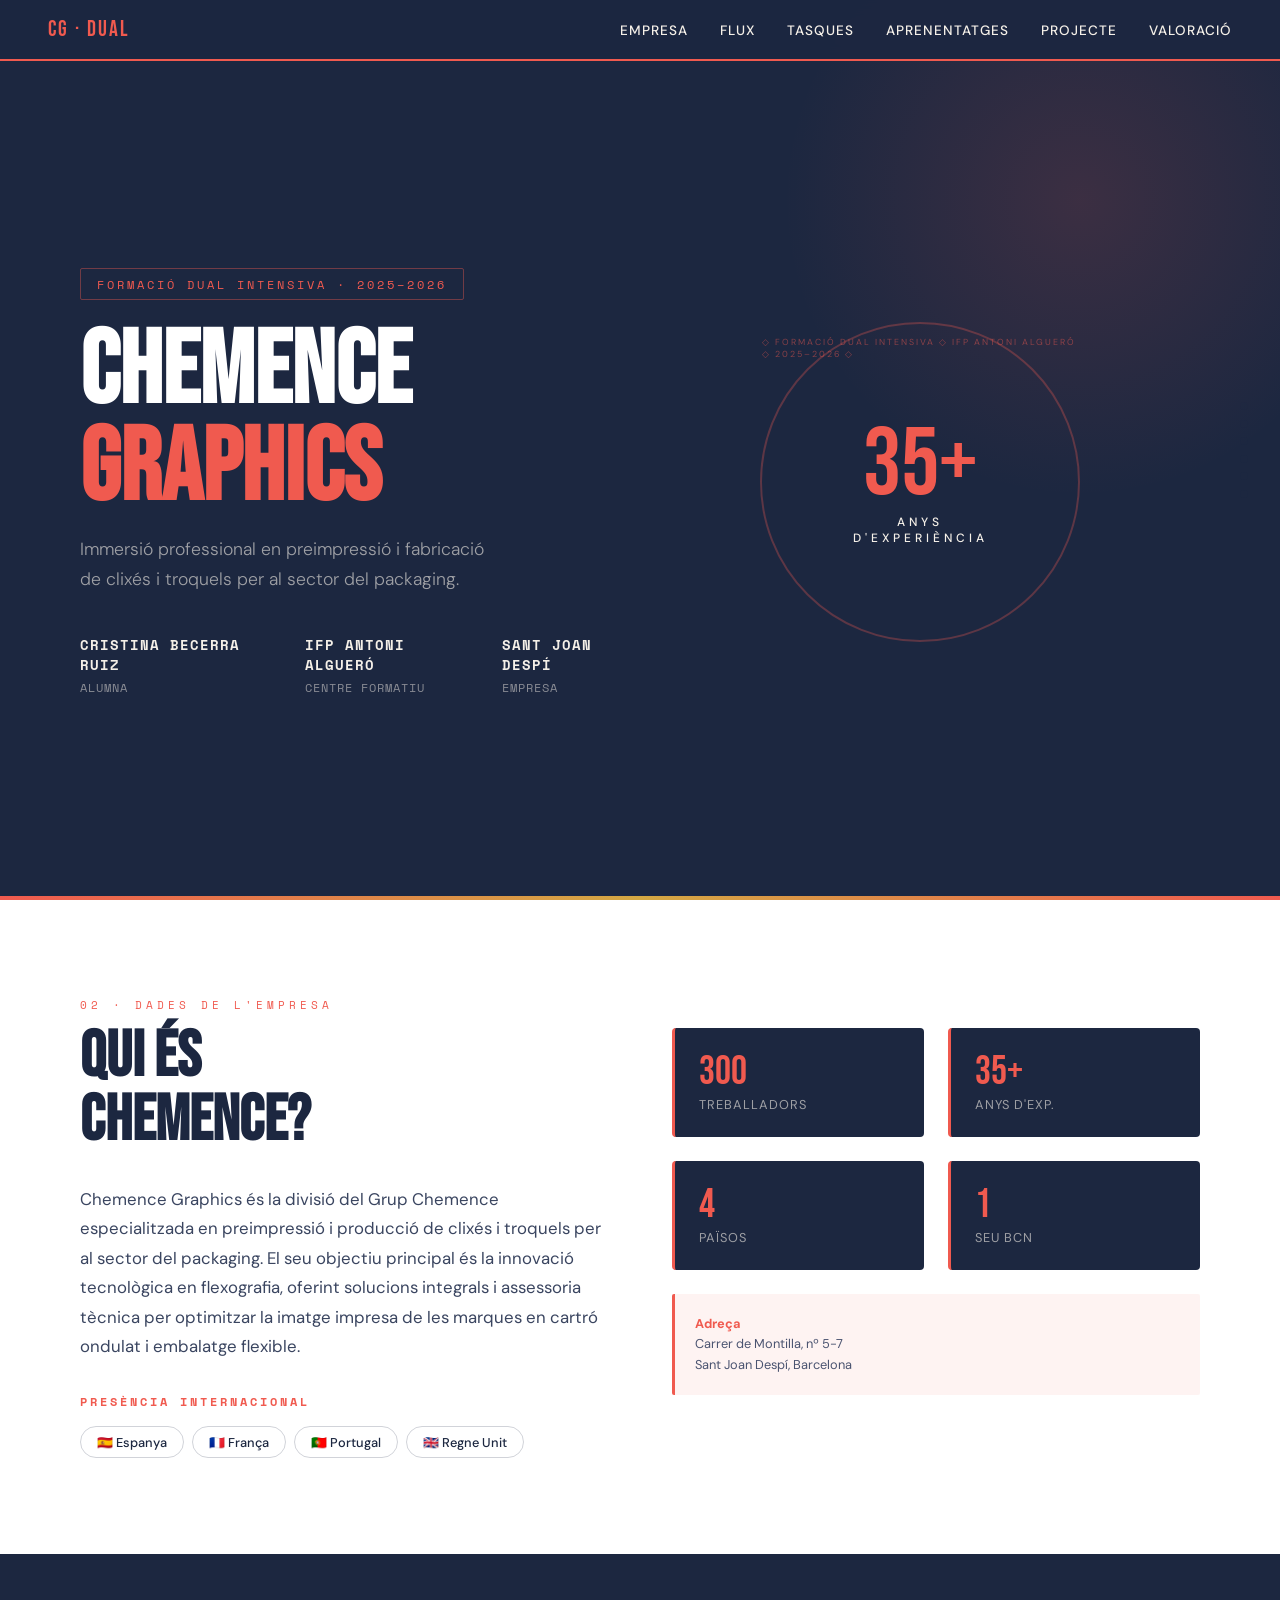
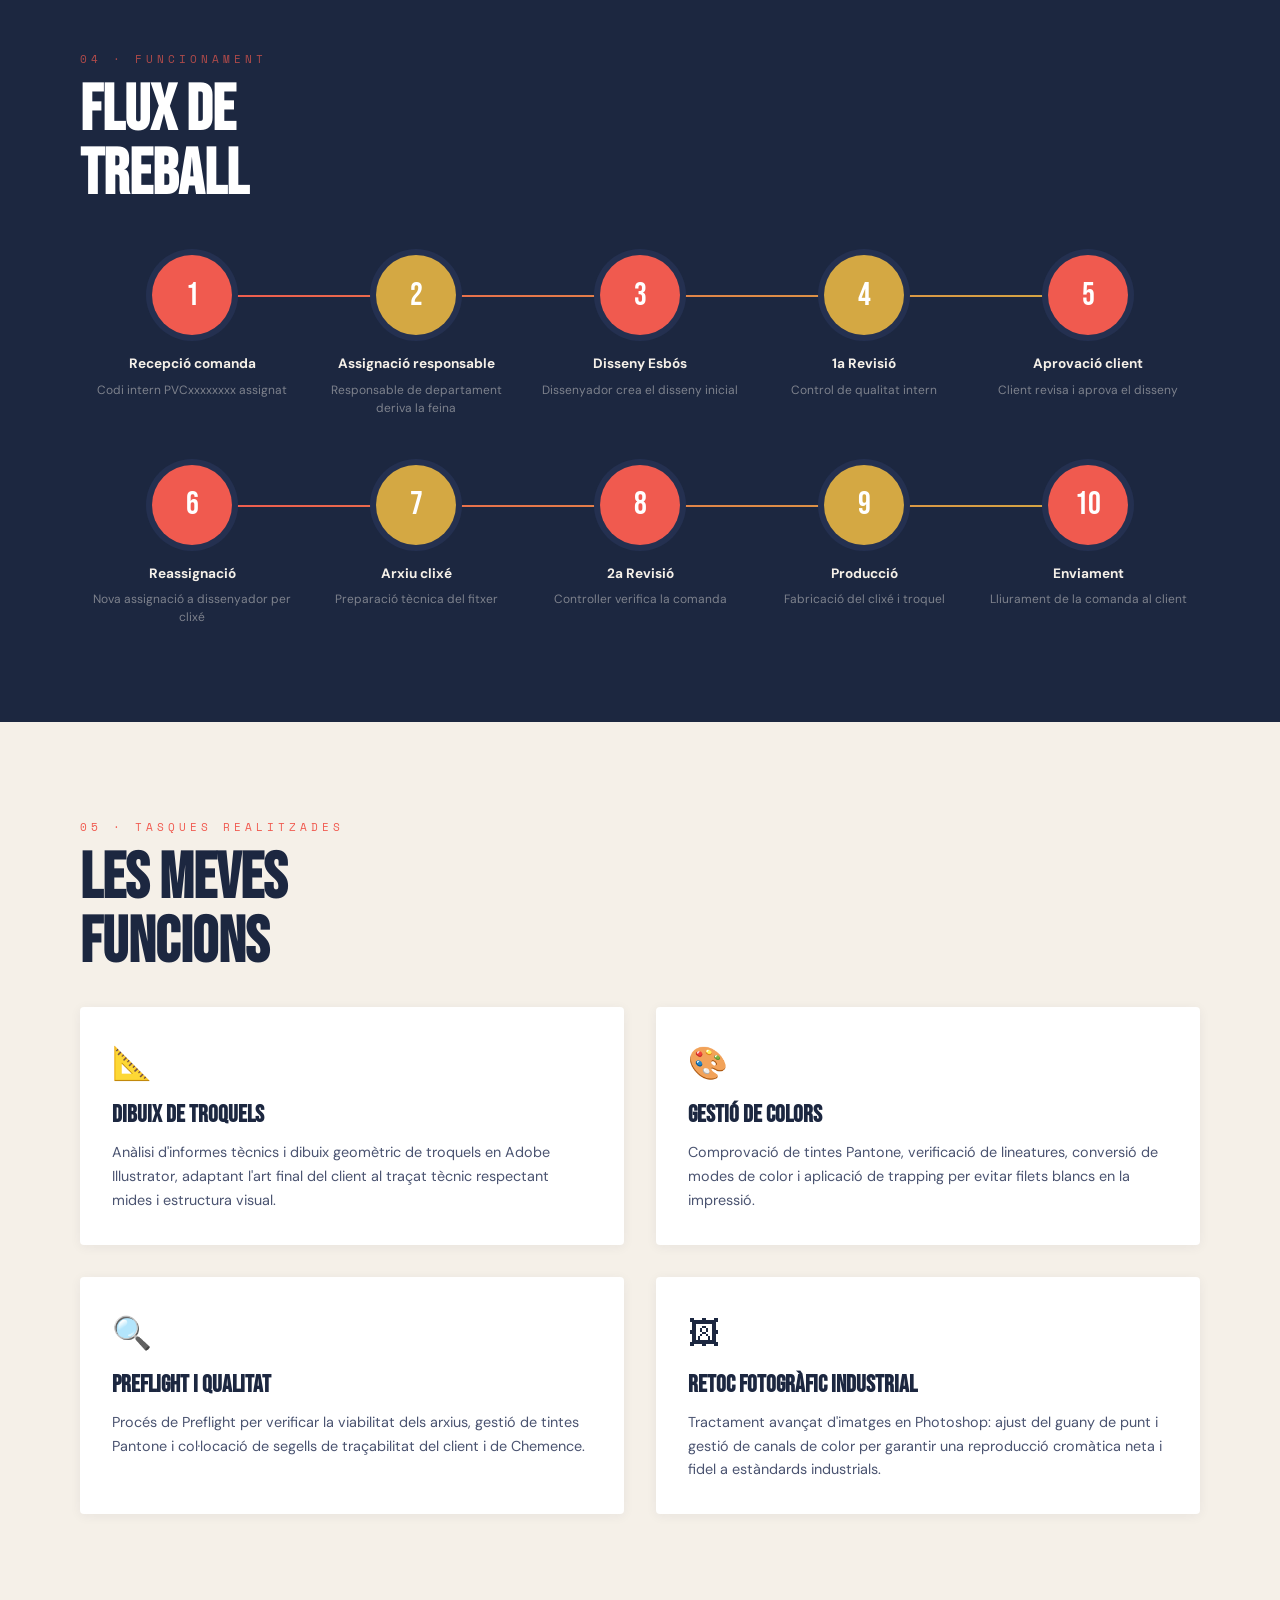
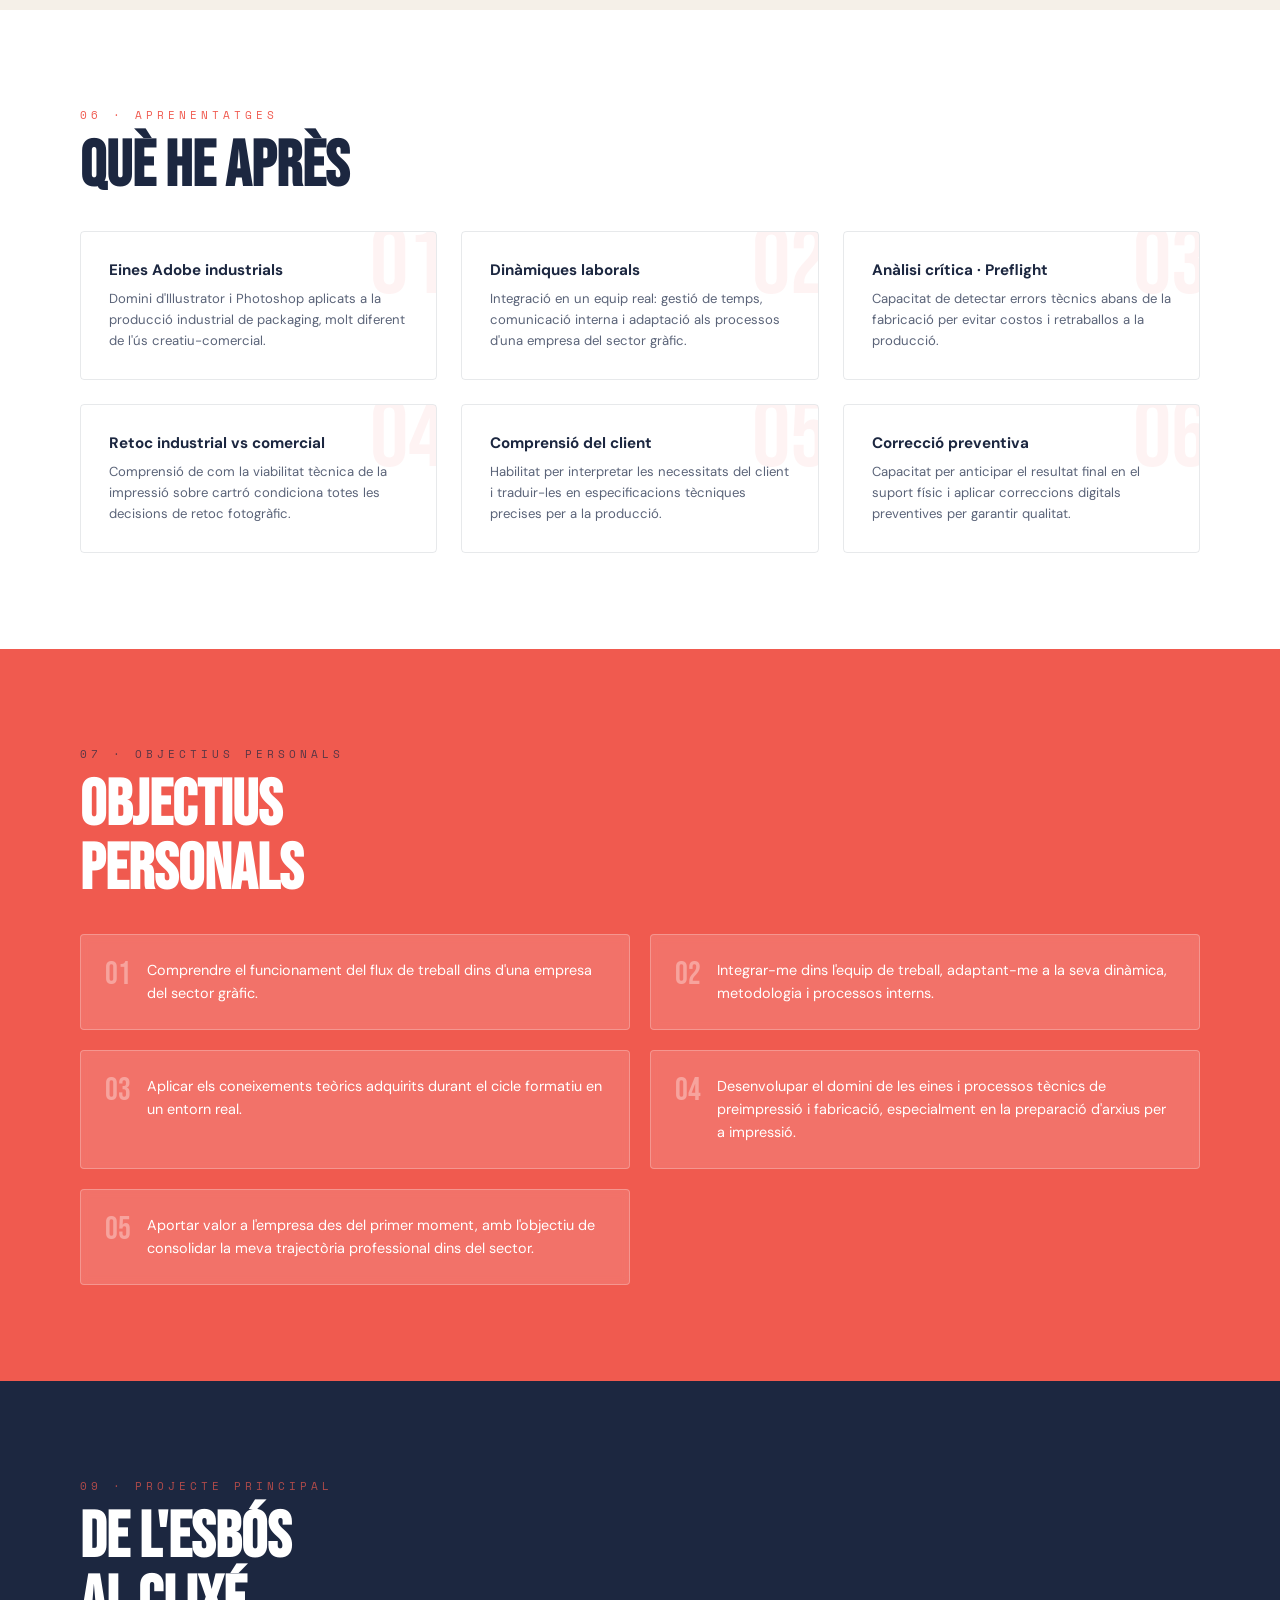
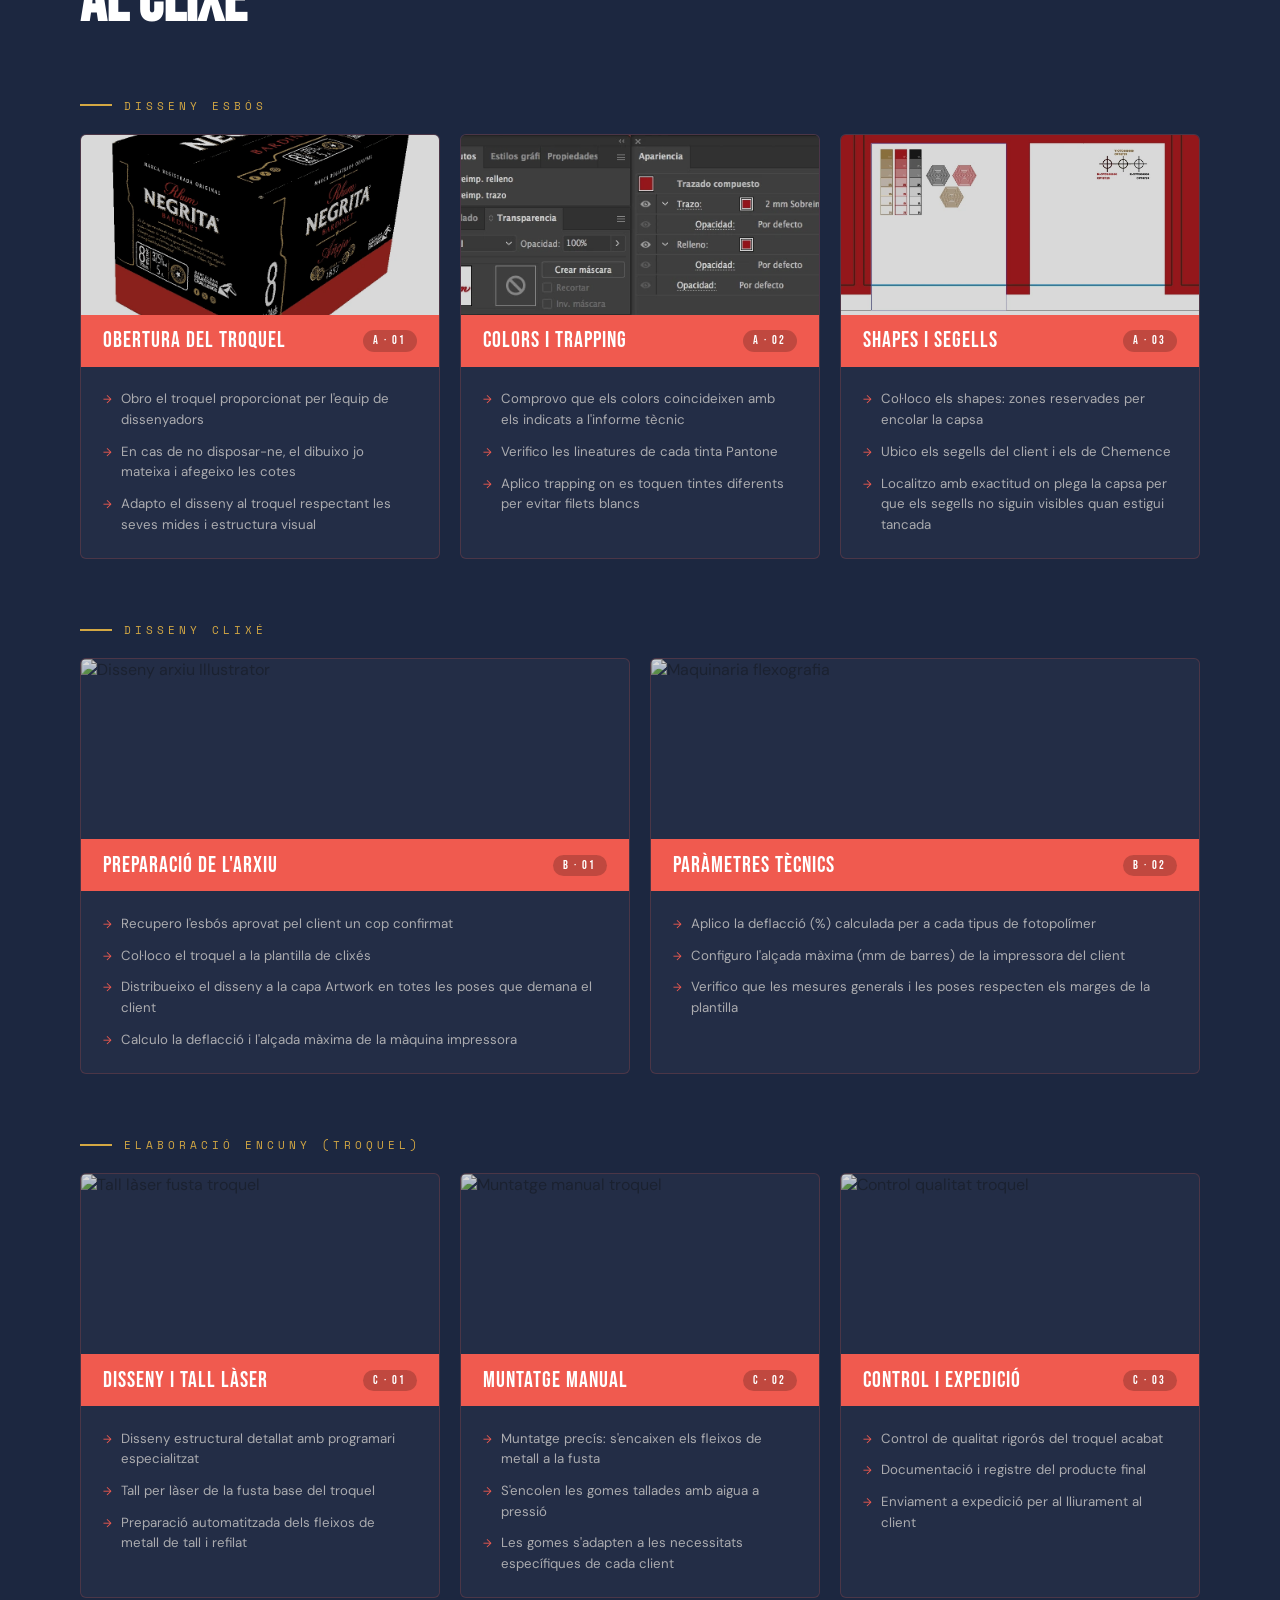
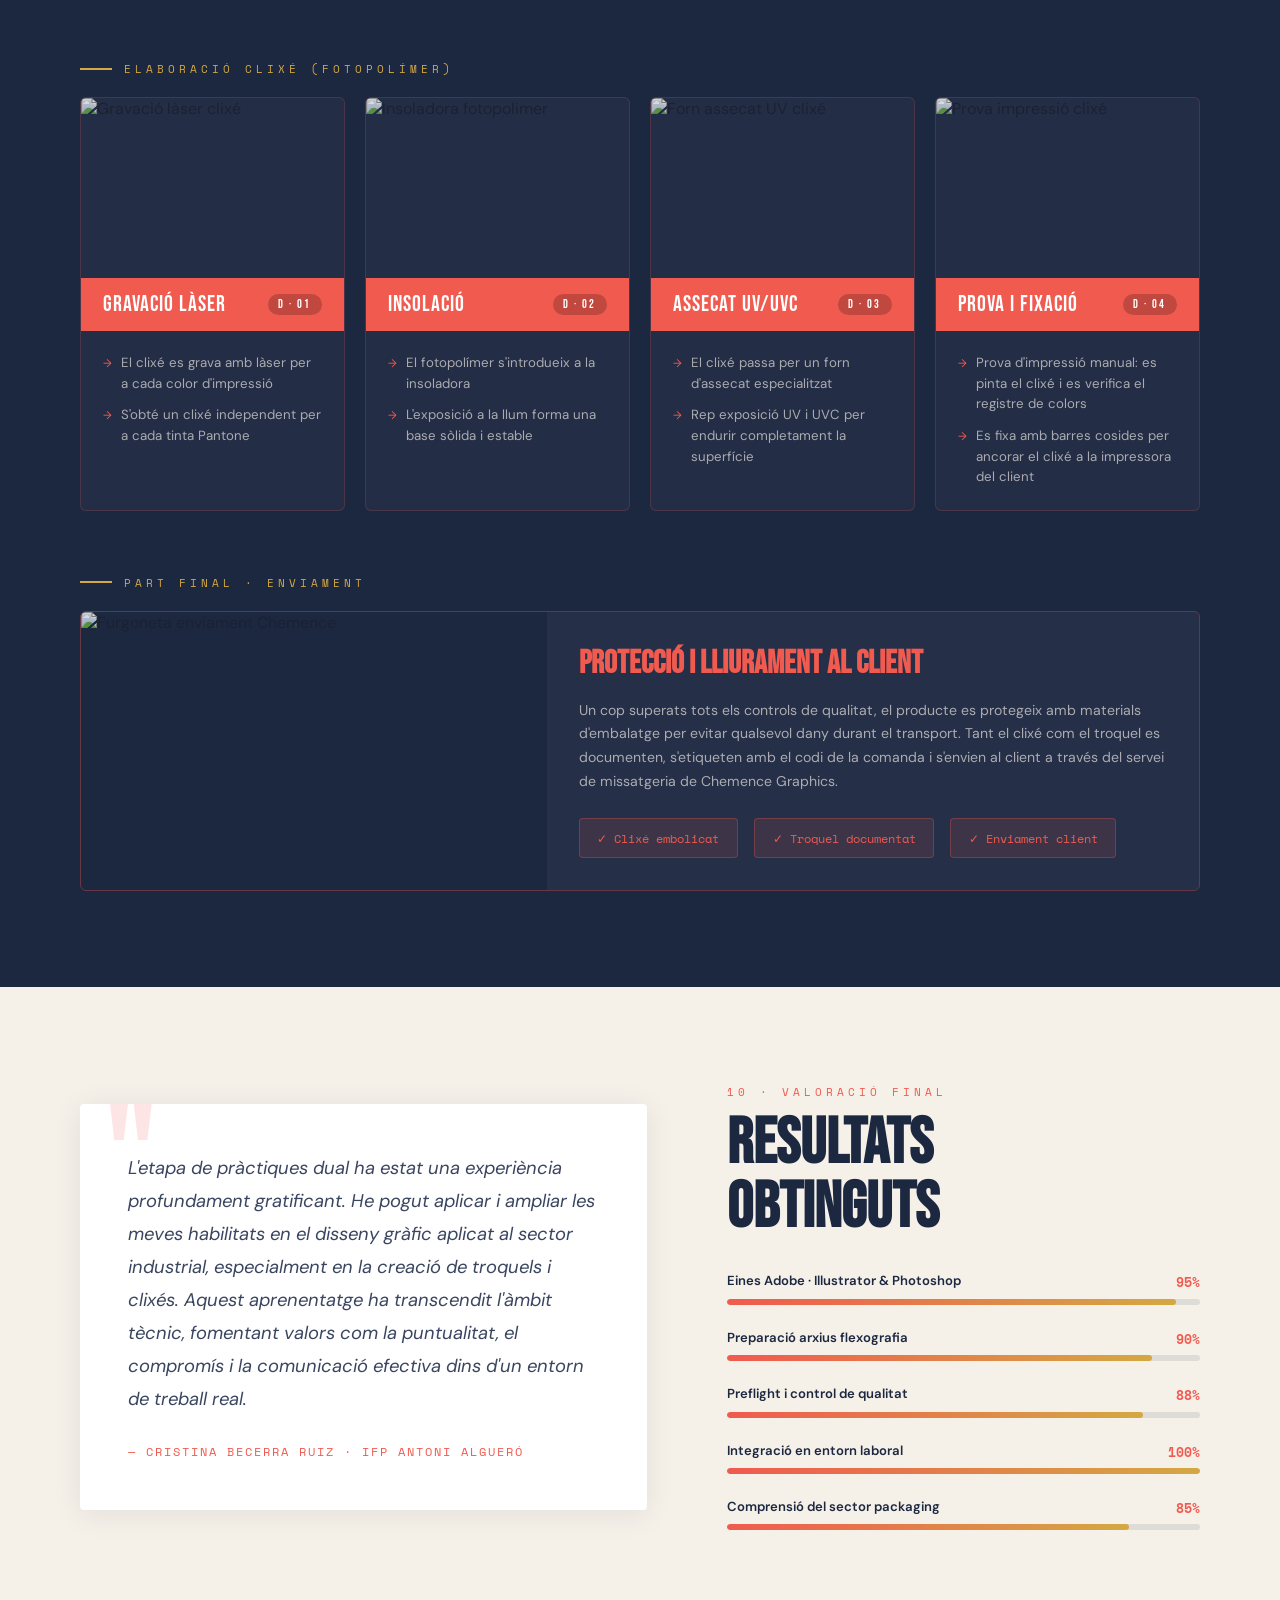
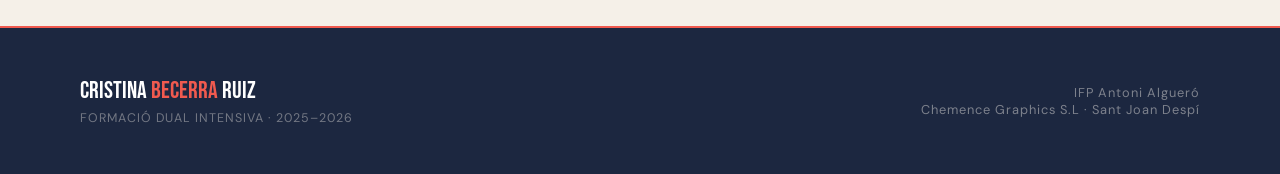
==== commit f53f78c4: "imatges esbos" ====
--- a/index.html
+++ b/index.html
@@ -255,7 +255,7 @@
     <div class="proj-grid-3">
 
       <div class="phase-card">
-        <img class="phase-img" src="https://images.unsplash.com/photo-1581291518857-4e27b48ff24e?w=600&q=80" alt="Troquel packaging" loading="lazy">
+        <img class="phase-img" src="img/caja.webp" alt="Troquel packaging" loading="lazy">
         <div class="phase-head">
           Obertura del troquel
           <span class="phase-num">A · 01</span>
@@ -270,7 +270,7 @@
       </div>
 
       <div class="phase-card">
-        <img class="phase-img" src="https://images.unsplash.com/photo-1611532736597-de2d4265fba3?w=600&q=80" alt="Pantone colors" loading="lazy">
+        <img class="phase-img" src="img/colors.webp" alt="Pantone colors" loading="lazy">
         <div class="phase-head">
           Colors i trapping
           <span class="phase-num">A · 02</span>
@@ -285,7 +285,7 @@
       </div>
 
       <div class="phase-card">
-        <img class="phase-img" src="https://images.unsplash.com/photo-1586953208448-b95a79798f07?w=600&q=80" alt="Segells i shapes packaging" loading="lazy">
+        <img class="phase-img" src="img/shapes.webp" alt="Segells i shapes packaging" loading="lazy">
         <div class="phase-head">
           Shapes i segells
           <span class="phase-num">A · 03</span>
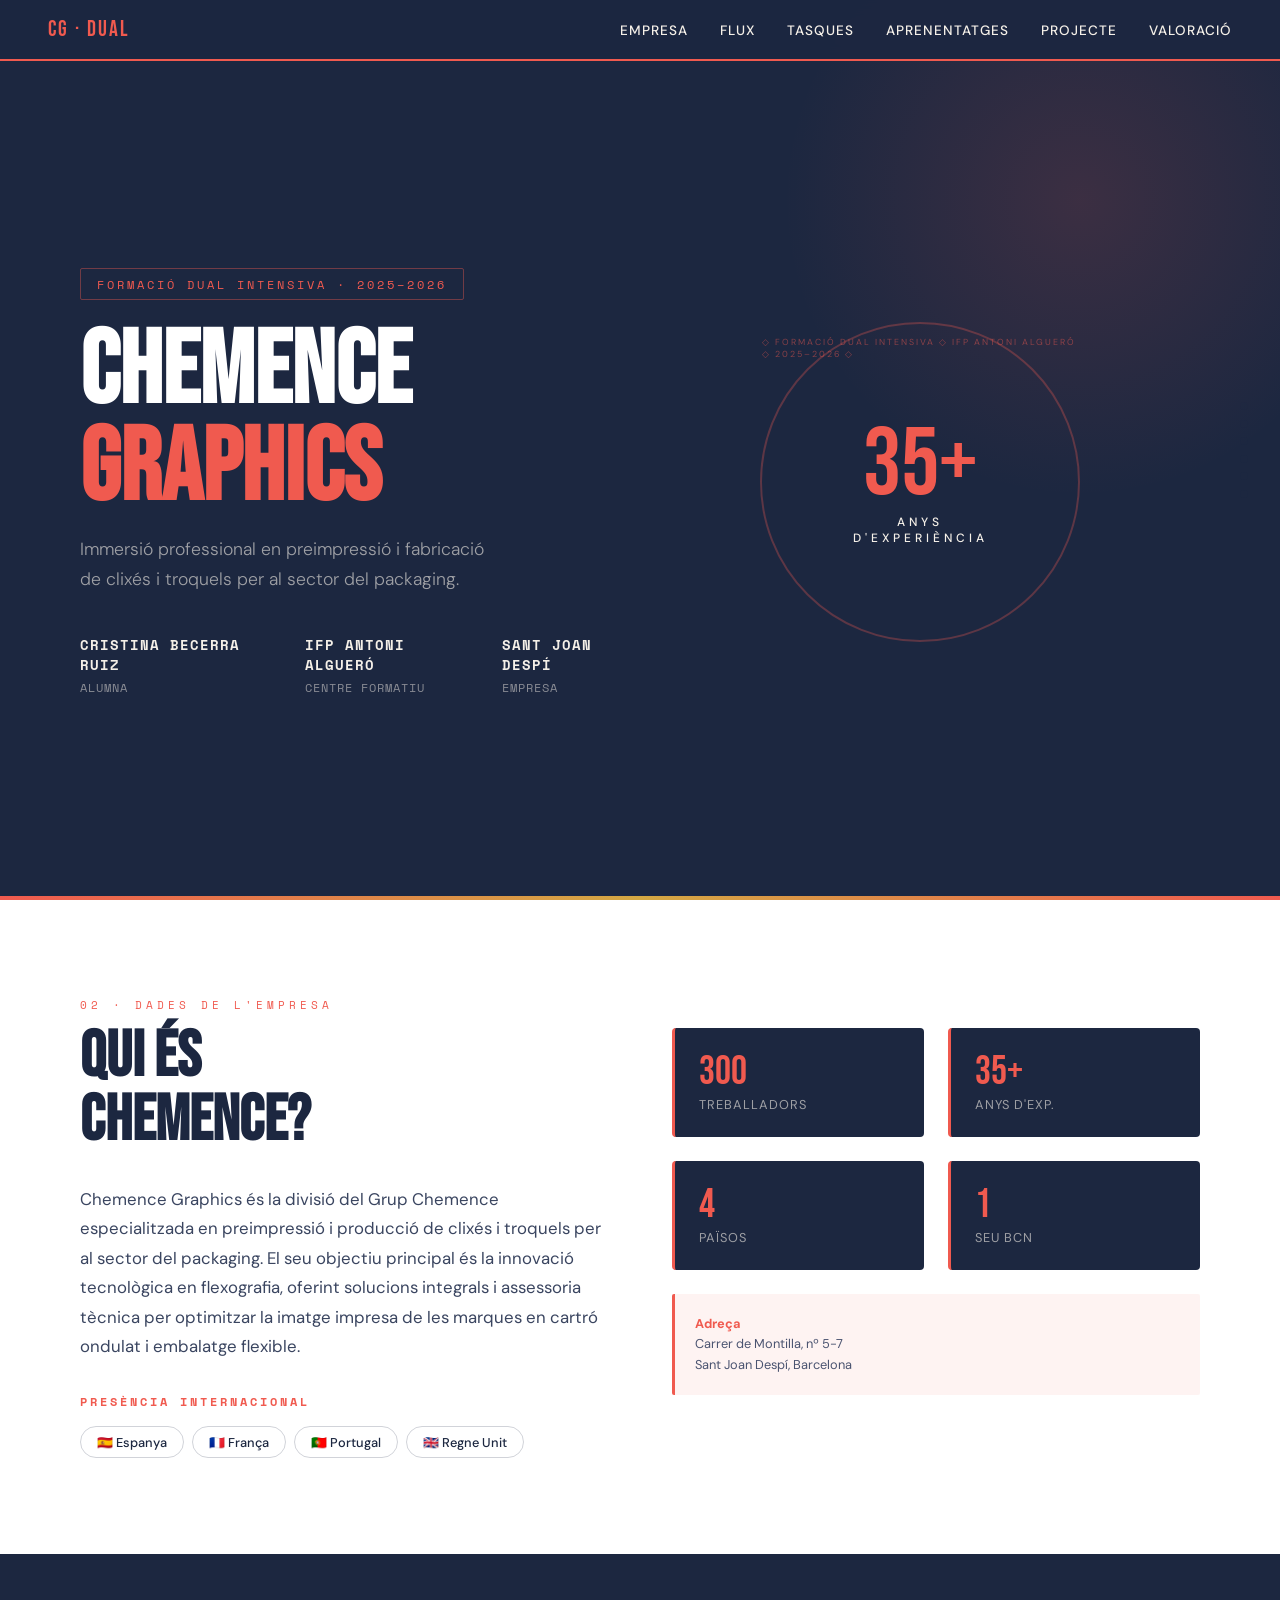
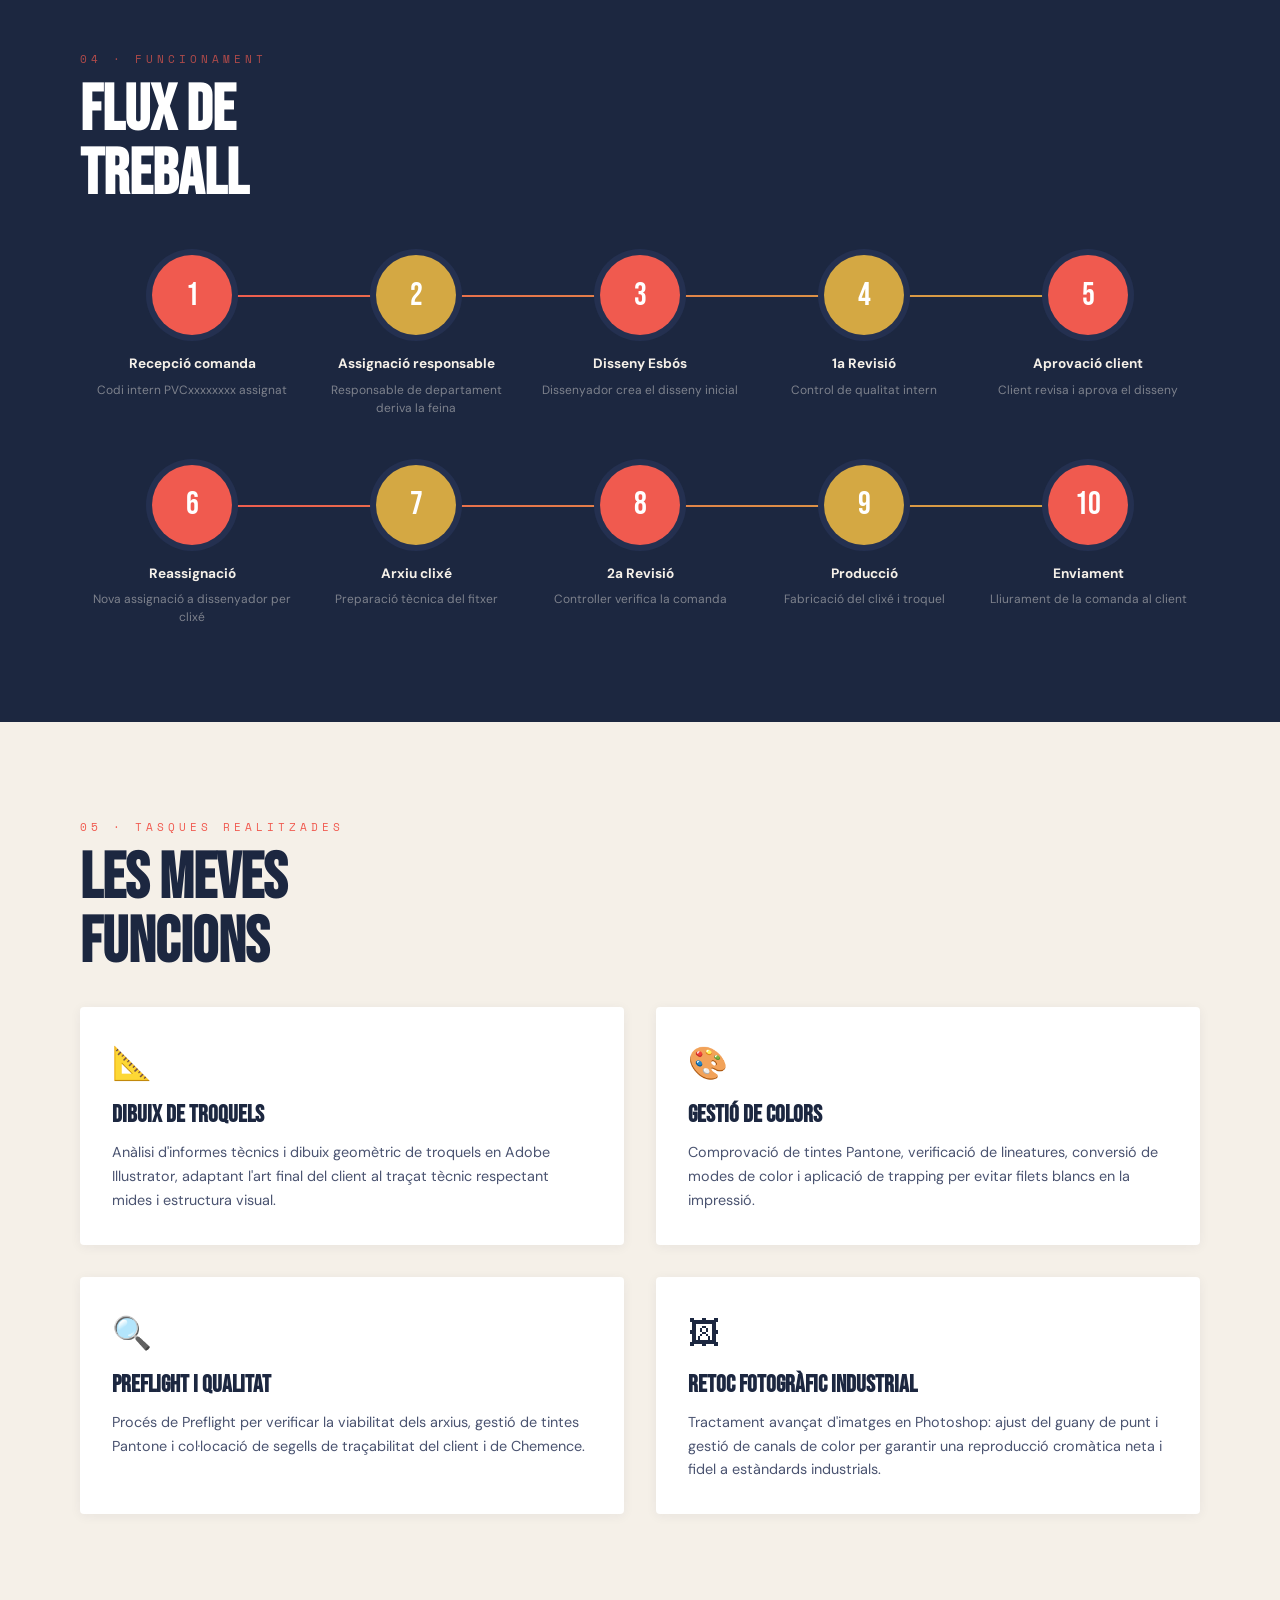
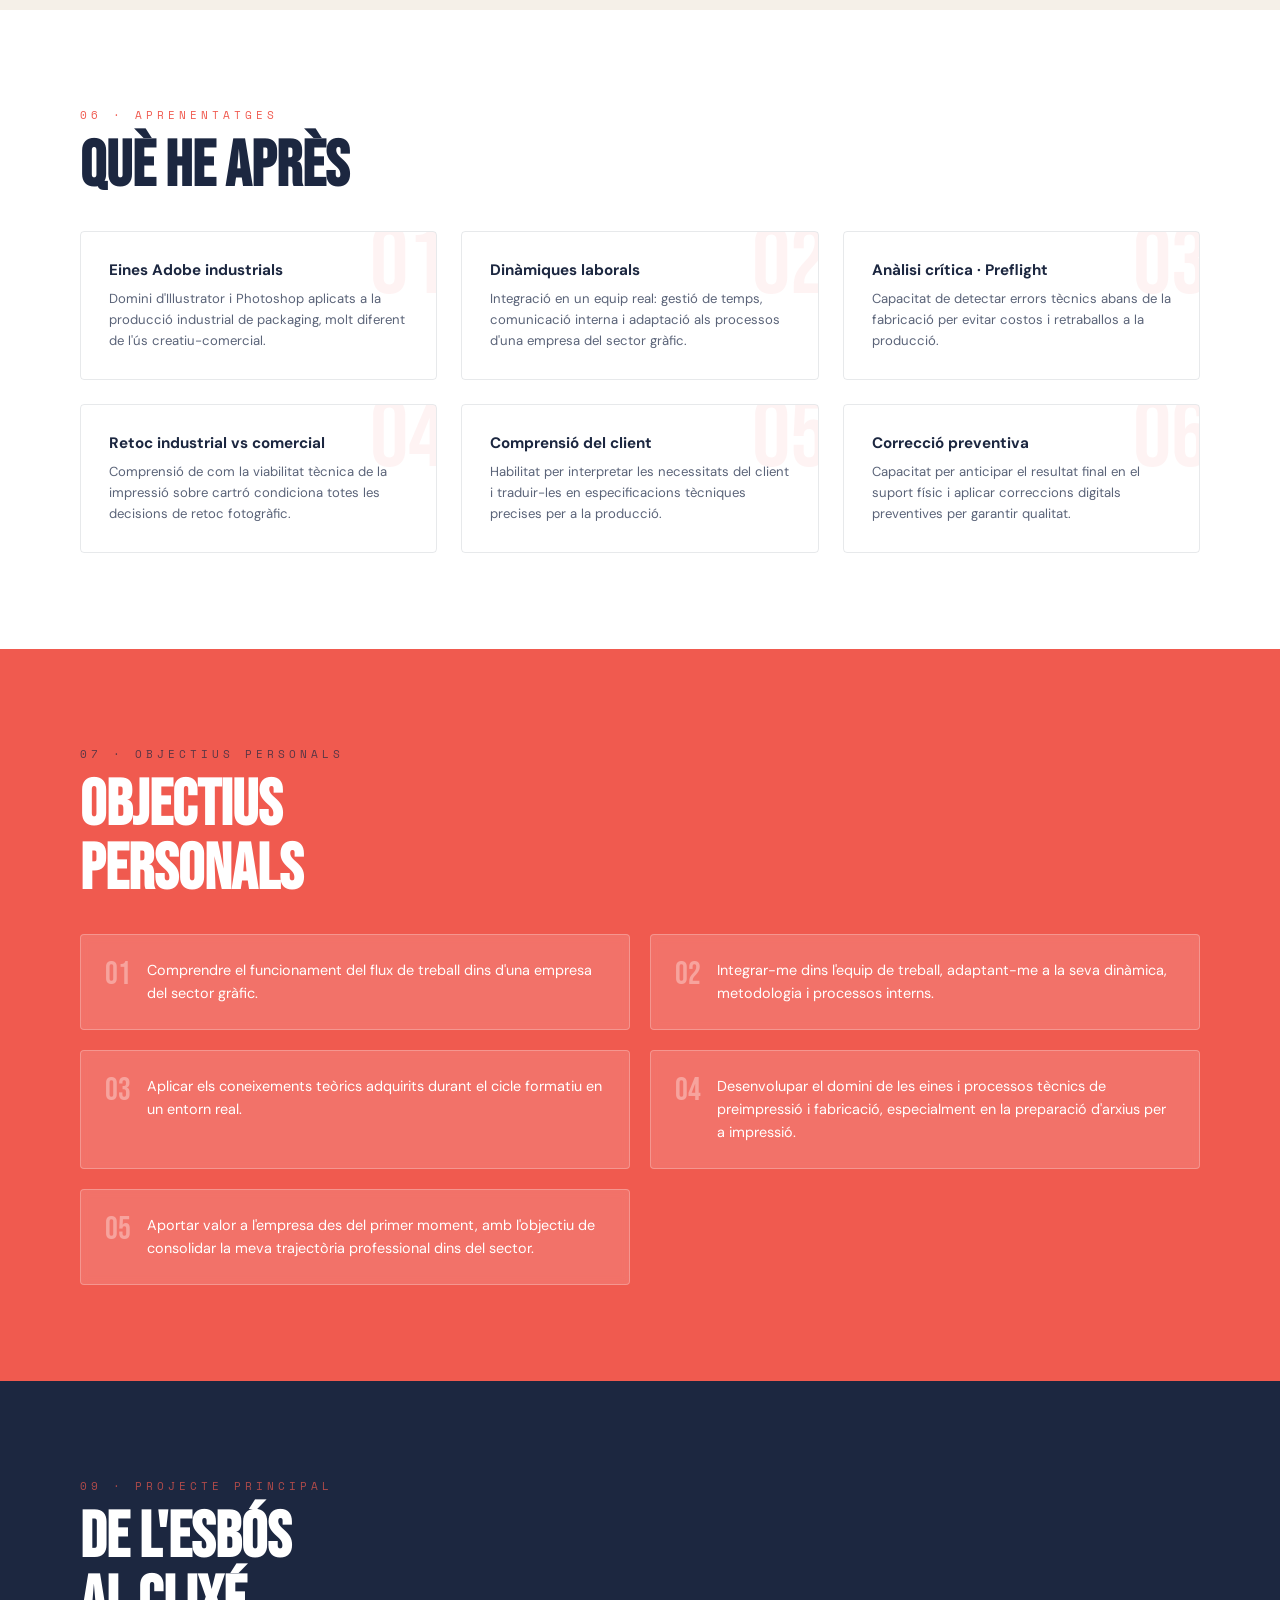
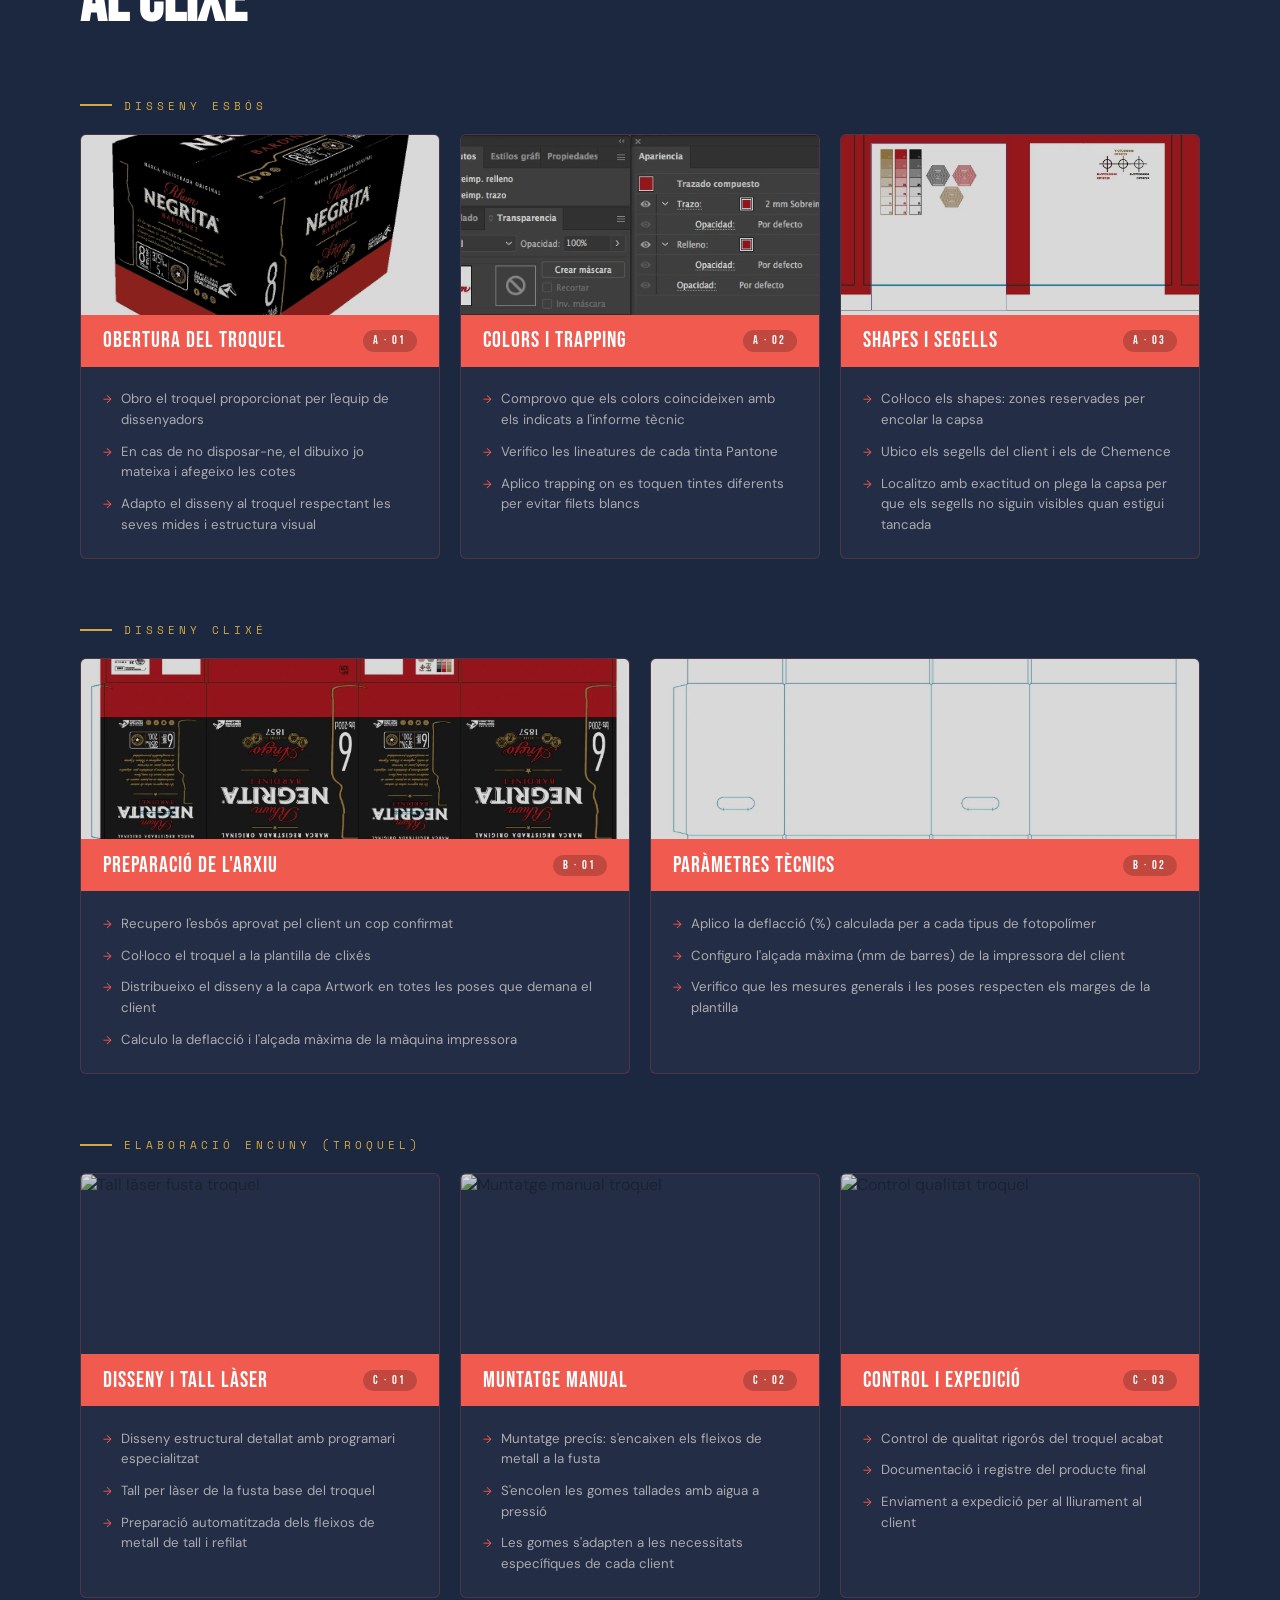
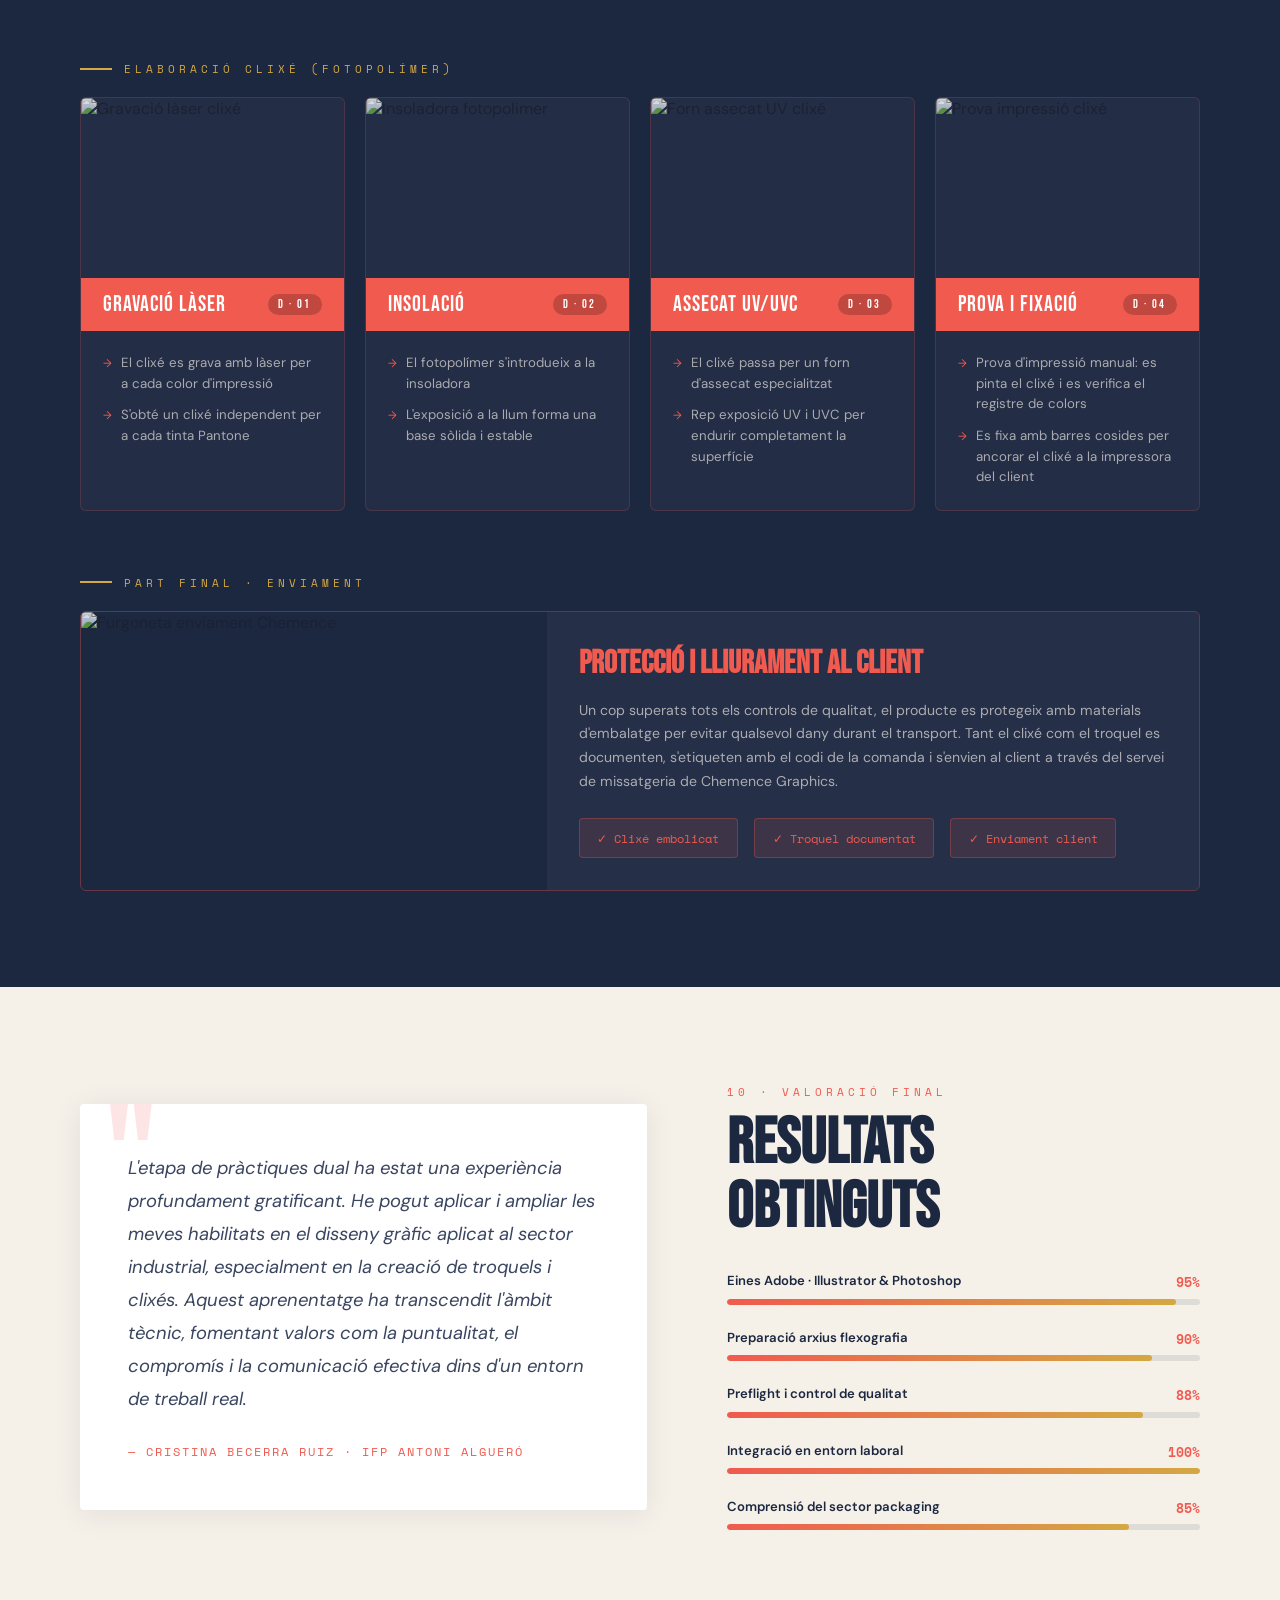
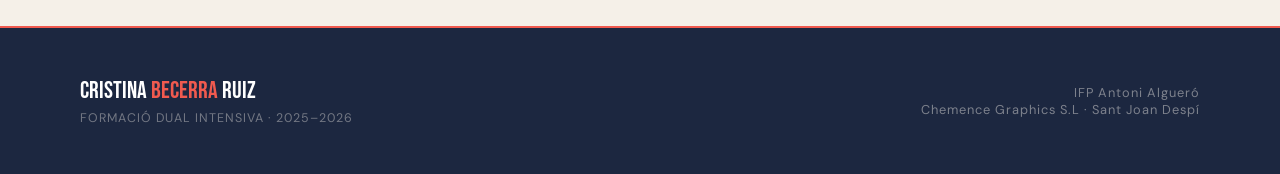
==== commit 61fbee2b: "clixes actualizados" ====
--- a/index.html
+++ b/index.html
@@ -308,7 +308,7 @@
     <div class="proj-grid-2">
 
       <div class="phase-card">
-        <img class="phase-img" src="https://images.unsplash.com/photo-1558655146-d09347e92766?w=600&q=80" alt="Disseny arxiu Illustrator" loading="lazy">
+        <img class="phase-img" src="img/clixe1.webp" alt="Disseny arxiu Illustrator" loading="lazy">
         <div class="phase-head">
           Preparació de l'arxiu
           <span class="phase-num">B · 01</span>
@@ -324,7 +324,7 @@
       </div>
 
       <div class="phase-card">
-        <img class="phase-img" src="https://images.unsplash.com/photo-1509391366360-2e959784a276?w=600&q=80" alt="Maquinaria flexografia" loading="lazy">
+        <img class="phase-img" src="img/clixe2.webp" alt="Maquinaria flexografia" loading="lazy">
         <div class="phase-head">
           Paràmetres tècnics
           <span class="phase-num">B · 02</span>
--- a/dual_css.css
+++ b/dual_css.css
@@ -1,19 +1,27 @@
-*, *::before, *::after { box-sizing: border-box; margin: 0; padding: 0; }
+*,
+*::before,
+*::after {
+  box-sizing: border-box;
+  margin: 0;
+  padding: 0;
+}
 
 :root {
-  --coral: #F05A4F;
-  --navy: #1C2740;
+  --coral: #f05a4f;
+  --navy: #1c2740;
   --navy-mid: #243050;
-  --cream: #F5F0E8;
-  --white: #FFFFFF;
-  --grey: #8A8FA0;
-  --accent-gold: #D4A843;
-}
-
-html { scroll-behavior: smooth; }
+  --cream: #f5f0e8;
+  --white: #ffffff;
+  --grey: #8a8fa0;
+  --accent-gold: #d4a843;
+}
+
+html {
+  scroll-behavior: smooth;
+}
 
 body {
-  font-family: 'DM Sans', sans-serif;
+  font-family: "DM Sans", sans-serif;
   background: var(--cream);
   color: var(--navy);
   overflow-x: hidden;
@@ -21,384 +29,865 @@
 
 /* ── NAV ── */
 nav {
-  position: fixed; top: 0; left: 0; right: 0; z-index: 100;
-  display: flex; justify-content: space-between; align-items: center;
+  position: fixed;
+  top: 0;
+  left: 0;
+  right: 0;
+  z-index: 100;
+  display: flex;
+  justify-content: space-between;
+  align-items: center;
   padding: 1rem 3rem;
-  background: rgba(28,39,64,0.97);
+  background: rgba(28, 39, 64, 0.97);
   backdrop-filter: blur(8px);
   border-bottom: 2px solid var(--coral);
 }
-.nav-logo { font-family: 'Bebas Neue', sans-serif; font-size: 1.4rem; color: var(--coral); letter-spacing: 2px; }
-.nav-links { display: flex; gap: 2rem; list-style: none; }
-.nav-links a { color: var(--cream); text-decoration: none; font-size: .85rem; font-weight: 500; letter-spacing: 1px; text-transform: uppercase; transition: color .2s; }
-.nav-links a:hover { color: var(--coral); }
+.nav-logo {
+  font-family: "Bebas Neue", sans-serif;
+  font-size: 1.4rem;
+  color: var(--coral);
+  letter-spacing: 2px;
+}
+.nav-links {
+  display: flex;
+  gap: 2rem;
+  list-style: none;
+}
+.nav-links a {
+  color: var(--cream);
+  text-decoration: none;
+  font-size: 0.85rem;
+  font-weight: 500;
+  letter-spacing: 1px;
+  text-transform: uppercase;
+  transition: color 0.2s;
+}
+.nav-links a:hover {
+  color: var(--coral);
+}
 
 /* ── HERO ── */
 .hero {
   min-height: 100vh;
-  display: grid; grid-template-columns: 1fr 1fr; align-items: center;
+  display: grid;
+  grid-template-columns: 1fr 1fr;
+  align-items: center;
   background: var(--navy);
   padding: 8rem 5rem 4rem;
-  position: relative; overflow: hidden;
+  position: relative;
+  overflow: hidden;
 }
 .hero::before {
-  content: '';
-  position: absolute; top: -100px; right: -100px;
-  width: 600px; height: 600px;
-  background: radial-gradient(circle, rgba(240,90,79,0.15) 0%, transparent 70%);
+  content: "";
+  position: absolute;
+  top: -100px;
+  right: -100px;
+  width: 600px;
+  height: 600px;
+  background: radial-gradient(
+    circle,
+    rgba(240, 90, 79, 0.15) 0%,
+    transparent 70%
+  );
   border-radius: 50%;
 }
 .hero::after {
-  content: '';
-  position: absolute; bottom: 0; left: 0; right: 0; height: 4px;
-  background: linear-gradient(90deg, var(--coral), var(--accent-gold), var(--coral));
-}
-.hero-text { position: relative; z-index: 1; }
+  content: "";
+  position: absolute;
+  bottom: 0;
+  left: 0;
+  right: 0;
+  height: 4px;
+  background: linear-gradient(
+    90deg,
+    var(--coral),
+    var(--accent-gold),
+    var(--coral)
+  );
+}
+.hero-text {
+  position: relative;
+  z-index: 1;
+}
 .hero-tag {
   display: inline-block;
-  font-family: 'Space Mono', monospace; font-size: .75rem; letter-spacing: 3px; text-transform: uppercase;
-  color: var(--coral); border: 1px solid rgba(240,90,79,0.4);
-  padding: .4rem 1rem; border-radius: 2px; margin-bottom: 1.5rem;
+  font-family: "Space Mono", monospace;
+  font-size: 0.75rem;
+  letter-spacing: 3px;
+  text-transform: uppercase;
+  color: var(--coral);
+  border: 1px solid rgba(240, 90, 79, 0.4);
+  padding: 0.4rem 1rem;
+  border-radius: 2px;
+  margin-bottom: 1.5rem;
 }
 .hero h1 {
-  font-family: 'Bebas Neue', sans-serif;
+  font-family: "Bebas Neue", sans-serif;
   font-size: clamp(3.5rem, 8vw, 7rem);
-  line-height: .95;
+  line-height: 0.95;
   color: var(--white);
   margin-bottom: 1rem;
 }
-.hero h1 span { color: var(--coral); }
+.hero h1 span {
+  color: var(--coral);
+}
 .hero-sub {
-  font-size: 1.1rem; color: rgba(245,240,232,0.6); font-weight: 300;
-  margin-bottom: 2.5rem; max-width: 420px; line-height: 1.7;
+  font-size: 1.1rem;
+  color: rgba(245, 240, 232, 0.6);
+  font-weight: 300;
+  margin-bottom: 2.5rem;
+  max-width: 420px;
+  line-height: 1.7;
 }
 .hero-meta {
-  display: flex; gap: 2rem;
-  font-family: 'Space Mono', monospace; font-size: .75rem;
-  color: rgba(245,240,232,0.5); letter-spacing: 1px; text-transform: uppercase;
-}
-.hero-meta strong { display: block; color: var(--cream); font-size: .85rem; margin-bottom: .25rem; }
+  display: flex;
+  gap: 2rem;
+  font-family: "Space Mono", monospace;
+  font-size: 0.75rem;
+  color: rgba(245, 240, 232, 0.5);
+  letter-spacing: 1px;
+  text-transform: uppercase;
+}
+.hero-meta strong {
+  display: block;
+  color: var(--cream);
+  font-size: 0.85rem;
+  margin-bottom: 0.25rem;
+}
 .hero-visual {
-  position: relative; z-index: 1;
-  display: flex; justify-content: center; align-items: center;
+  position: relative;
+  z-index: 1;
+  display: flex;
+  justify-content: center;
+  align-items: center;
 }
 .hero-badge {
-  width: 320px; height: 320px;
-  border: 2px solid rgba(240,90,79,0.3);
+  width: 320px;
+  height: 320px;
+  border: 2px solid rgba(240, 90, 79, 0.3);
   border-radius: 50%;
-  display: flex; flex-direction: column; justify-content: center; align-items: center;
+  display: flex;
+  flex-direction: column;
+  justify-content: center;
+  align-items: center;
   position: relative;
   animation: rotate-ring 20s linear infinite;
 }
 @keyframes rotate-ring {
-  from { transform: rotate(0deg); }
-  to { transform: rotate(360deg); }
+  from {
+    transform: rotate(0deg);
+  }
+  to {
+    transform: rotate(360deg);
+  }
 }
 .hero-badge-inner {
   animation: rotate-ring 20s linear infinite reverse;
   text-align: center;
 }
 .hero-badge .big-num {
-  font-family: 'Bebas Neue', sans-serif; font-size: 6rem; line-height: 1;
+  font-family: "Bebas Neue", sans-serif;
+  font-size: 6rem;
+  line-height: 1;
   color: var(--coral);
 }
 .hero-badge .big-label {
-  font-size: .75rem; letter-spacing: 4px; text-transform: uppercase;
-  color: var(--cream); font-weight: 500;
+  font-size: 0.75rem;
+  letter-spacing: 4px;
+  text-transform: uppercase;
+  color: var(--cream);
+  font-weight: 500;
 }
 .hero-badge::before {
-  content: '◇ FORMACIÓ DUAL INTENSIVA ◇ IFP ANTONI ALGUERÓ ◇ 2025–2026 ◇ ';
-  position: absolute; width: 100%; height: 100%;
-  font-size: .55rem; letter-spacing: 2px; color: rgba(240,90,79,0.5);
+  content: "◇ FORMACIÓ DUAL INTENSIVA ◇ IFP ANTONI ALGUERÓ ◇ 2025–2026 ◇ ";
+  position: absolute;
+  width: 100%;
+  height: 100%;
+  font-size: 0.55rem;
+  letter-spacing: 2px;
+  color: rgba(240, 90, 79, 0.5);
   /* circular text trick via clip */
-  display: flex; justify-content: center; align-items: flex-start; padding-top: 12px;
+  display: flex;
+  justify-content: center;
+  align-items: flex-start;
+  padding-top: 12px;
 }
 
 /* ── SECTION BASE ── */
-section { padding: 6rem 5rem; }
+section {
+  padding: 6rem 5rem;
+}
 .section-label {
-  font-family: 'Space Mono', monospace; font-size: .7rem; letter-spacing: 4px;
-  text-transform: uppercase; color: var(--coral); margin-bottom: .75rem;
+  font-family: "Space Mono", monospace;
+  font-size: 0.7rem;
+  letter-spacing: 4px;
+  text-transform: uppercase;
+  color: var(--coral);
+  margin-bottom: 0.75rem;
 }
 .section-title {
-  font-family: 'Bebas Neue', sans-serif; font-size: clamp(2.5rem, 5vw, 4.5rem);
-  line-height: 1; margin-bottom: 2rem; color: var(--navy);
+  font-family: "Bebas Neue", sans-serif;
+  font-size: clamp(2.5rem, 5vw, 4.5rem);
+  line-height: 1;
+  margin-bottom: 2rem;
+  color: var(--navy);
 }
 
 /* ── EMPRESA INFO ── */
-.empresa { background: var(--white); }
-.empresa-grid { display: grid; grid-template-columns: 1fr 1fr; gap: 4rem; align-items: start; }
+.empresa {
+  background: var(--white);
+}
+.empresa-grid {
+  display: grid;
+  grid-template-columns: 1fr 1fr;
+  gap: 4rem;
+  align-items: start;
+}
 .empresa-stats {
-  display: grid; grid-template-columns: 1fr 1fr; gap: 1.5rem; margin-top: 2rem;
+  display: grid;
+  grid-template-columns: 1fr 1fr;
+  gap: 1.5rem;
+  margin-top: 2rem;
 }
 .stat-card {
   background: var(--navy);
-  padding: 1.5rem; border-radius: 4px;
+  padding: 1.5rem;
+  border-radius: 4px;
   border-left: 3px solid var(--coral);
 }
 .stat-card .stat-num {
-  font-family: 'Bebas Neue', sans-serif; font-size: 2.5rem; color: var(--coral); line-height: 1;
-}
-.stat-card .stat-label { font-size: .8rem; color: rgba(245,240,232,0.6); letter-spacing: 1px; text-transform: uppercase; margin-top: .25rem; }
-.empresa-desc { font-size: 1.05rem; line-height: 1.75; color: #3A4560; }
-.empresa-locations { margin-top: 2rem; }
-.empresa-locations h4 { font-family: 'Space Mono', monospace; font-size: .75rem; letter-spacing: 3px; text-transform: uppercase; color: var(--coral); margin-bottom: 1rem; }
-.location-tags { display: flex; flex-wrap: wrap; gap: .5rem; }
+  font-family: "Bebas Neue", sans-serif;
+  font-size: 2.5rem;
+  color: var(--coral);
+  line-height: 1;
+}
+.stat-card .stat-label {
+  font-size: 0.8rem;
+  color: rgba(245, 240, 232, 0.6);
+  letter-spacing: 1px;
+  text-transform: uppercase;
+  margin-top: 0.25rem;
+}
+.empresa-desc {
+  font-size: 1.05rem;
+  line-height: 1.75;
+  color: #3a4560;
+}
+.empresa-locations {
+  margin-top: 2rem;
+}
+.empresa-locations h4 {
+  font-family: "Space Mono", monospace;
+  font-size: 0.75rem;
+  letter-spacing: 3px;
+  text-transform: uppercase;
+  color: var(--coral);
+  margin-bottom: 1rem;
+}
+.location-tags {
+  display: flex;
+  flex-wrap: wrap;
+  gap: 0.5rem;
+}
 .location-tag {
-  padding: .4rem 1rem; border: 1px solid rgba(28,39,64,0.2); border-radius: 100px;
-  font-size: .8rem; color: var(--navy); font-weight: 500;
-  transition: all .2s;
-}
-.location-tag:hover { background: var(--coral); color: white; border-color: var(--coral); }
+  padding: 0.4rem 1rem;
+  border: 1px solid rgba(28, 39, 64, 0.2);
+  border-radius: 100px;
+  font-size: 0.8rem;
+  color: var(--navy);
+  font-weight: 500;
+  transition: all 0.2s;
+}
+.location-tag:hover {
+  background: var(--coral);
+  color: white;
+  border-color: var(--coral);
+}
 
 /* ── FLUX ── */
-.flux { background: var(--navy); }
-.flux .section-title { color: var(--white); }
+.flux {
+  background: var(--navy);
+}
+.flux .section-title {
+  color: var(--white);
+}
 .flux-steps {
-  display: grid; grid-template-columns: repeat(5, 1fr);
-  gap: 0; margin-top: 3rem;
+  display: grid;
+  grid-template-columns: repeat(5, 1fr);
+  gap: 0;
+  margin-top: 3rem;
   position: relative;
 }
 .flux-steps::before {
-  content: '';
-  position: absolute; top: 40px; left: 10%; right: 10%; height: 2px;
+  content: "";
+  position: absolute;
+  top: 40px;
+  left: 10%;
+  right: 10%;
+  height: 2px;
   background: linear-gradient(90deg, var(--coral), var(--accent-gold));
   z-index: 0;
 }
 .flux-step {
-  display: flex; flex-direction: column; align-items: center;
-  text-align: center; padding: 0 .5rem; position: relative; z-index: 1;
-  opacity: 0; transform: translateY(20px);
-  animation: fadeUp .5s ease forwards;
-}
-.flux-step:nth-child(1) { animation-delay: .1s; }
-.flux-step:nth-child(2) { animation-delay: .2s; }
-.flux-step:nth-child(3) { animation-delay: .3s; }
-.flux-step:nth-child(4) { animation-delay: .4s; }
-.flux-step:nth-child(5) { animation-delay: .5s; }
+  display: flex;
+  flex-direction: column;
+  align-items: center;
+  text-align: center;
+  padding: 0 0.5rem;
+  position: relative;
+  z-index: 1;
+  opacity: 0;
+  transform: translateY(20px);
+  animation: fadeUp 0.5s ease forwards;
+}
+.flux-step:nth-child(1) {
+  animation-delay: 0.1s;
+}
+.flux-step:nth-child(2) {
+  animation-delay: 0.2s;
+}
+.flux-step:nth-child(3) {
+  animation-delay: 0.3s;
+}
+.flux-step:nth-child(4) {
+  animation-delay: 0.4s;
+}
+.flux-step:nth-child(5) {
+  animation-delay: 0.5s;
+}
 @keyframes fadeUp {
-  to { opacity: 1; transform: translateY(0); }
+  to {
+    opacity: 1;
+    transform: translateY(0);
+  }
 }
 .step-num {
-  width: 80px; height: 80px; border-radius: 50%;
-  background: var(--coral); color: white;
-  font-family: 'Bebas Neue', sans-serif; font-size: 2rem;
-  display: flex; justify-content: center; align-items: center;
-  margin-bottom: 1.25rem; position: relative;
+  width: 80px;
+  height: 80px;
+  border-radius: 50%;
+  background: var(--coral);
+  color: white;
+  font-family: "Bebas Neue", sans-serif;
+  font-size: 2rem;
+  display: flex;
+  justify-content: center;
+  align-items: center;
+  margin-bottom: 1.25rem;
+  position: relative;
   box-shadow: 0 0 0 6px var(--navy-mid);
 }
-.flux-step:nth-child(odd) .step-num { background: var(--coral); }
-.flux-step:nth-child(even) .step-num { background: var(--accent-gold); }
-.step-title { font-weight: 700; color: var(--cream); font-size: .85rem; margin-bottom: .5rem; line-height: 1.3; }
-.step-desc { font-size: .75rem; color: rgba(245,240,232,0.45); line-height: 1.5; }
+.flux-step:nth-child(odd) .step-num {
+  background: var(--coral);
+}
+.flux-step:nth-child(even) .step-num {
+  background: var(--accent-gold);
+}
+.step-title {
+  font-weight: 700;
+  color: var(--cream);
+  font-size: 0.85rem;
+  margin-bottom: 0.5rem;
+  line-height: 1.3;
+}
+.step-desc {
+  font-size: 0.75rem;
+  color: rgba(245, 240, 232, 0.45);
+  line-height: 1.5;
+}
 
 /* ── TASQUES ── */
-.tasques { background: var(--cream); }
-.tasques-grid { display: grid; grid-template-columns: 1fr 1fr; gap: 2rem; margin-top: 2rem; }
+.tasques {
+  background: var(--cream);
+}
+.tasques-grid {
+  display: grid;
+  grid-template-columns: 1fr 1fr;
+  gap: 2rem;
+  margin-top: 2rem;
+}
 .tasca-card {
-  background: var(--white); padding: 2rem;
-  border-radius: 4px; border-top: 3px solid transparent;
-  transition: border-color .2s, transform .2s, box-shadow .2s;
-  box-shadow: 0 2px 12px rgba(28,39,64,0.06);
+  background: var(--white);
+  padding: 2rem;
+  border-radius: 4px;
+  border-top: 3px solid transparent;
+  transition:
+    border-color 0.2s,
+    transform 0.2s,
+    box-shadow 0.2s;
+  box-shadow: 0 2px 12px rgba(28, 39, 64, 0.06);
 }
 .tasca-card:hover {
   border-top-color: var(--coral);
   transform: translateY(-4px);
-  box-shadow: 0 8px 32px rgba(28,39,64,0.12);
-}
-.tasca-icon { font-size: 2rem; margin-bottom: 1rem; }
-.tasca-card h3 { font-family: 'Bebas Neue', sans-serif; font-size: 1.5rem; margin-bottom: .75rem; color: var(--navy); }
-.tasca-card p { font-size: .9rem; color: #4A5370; line-height: 1.65; }
+  box-shadow: 0 8px 32px rgba(28, 39, 64, 0.12);
+}
+.tasca-icon {
+  font-size: 2rem;
+  margin-bottom: 1rem;
+}
+.tasca-card h3 {
+  font-family: "Bebas Neue", sans-serif;
+  font-size: 1.5rem;
+  margin-bottom: 0.75rem;
+  color: var(--navy);
+}
+.tasca-card p {
+  font-size: 0.9rem;
+  color: #4a5370;
+  line-height: 1.65;
+}
 
 /* ── APRENENTATGES ── */
-.aprenentatges { background: var(--white); }
-.aprenen-list { display: grid; grid-template-columns: 1fr 1fr 1fr; gap: 1.5rem; margin-top: 2rem; }
+.aprenentatges {
+  background: var(--white);
+}
+.aprenen-list {
+  display: grid;
+  grid-template-columns: 1fr 1fr 1fr;
+  gap: 1.5rem;
+  margin-top: 2rem;
+}
 .aprenen-item {
   padding: 1.75rem;
-  border: 1px solid rgba(28,39,64,0.1); border-radius: 4px;
-  position: relative; overflow: hidden;
-  transition: all .25s;
+  border: 1px solid rgba(28, 39, 64, 0.1);
+  border-radius: 4px;
+  position: relative;
+  overflow: hidden;
+  transition: all 0.25s;
 }
 .aprenen-item::before {
   content: attr(data-num);
-  position: absolute; right: -10px; top: -15px;
-  font-family: 'Bebas Neue', sans-serif; font-size: 6rem;
-  color: rgba(240,90,79,0.07); line-height: 1;
+  position: absolute;
+  right: -10px;
+  top: -15px;
+  font-family: "Bebas Neue", sans-serif;
+  font-size: 6rem;
+  color: rgba(240, 90, 79, 0.07);
+  line-height: 1;
   pointer-events: none;
 }
-.aprenen-item:hover { background: var(--navy); border-color: var(--coral); }
-.aprenen-item:hover h4 { color: var(--coral); }
-.aprenen-item:hover p { color: rgba(245,240,232,0.7); }
-.aprenen-item h4 { font-weight: 700; font-size: .95rem; margin-bottom: .5rem; color: var(--navy); transition: color .25s; }
-.aprenen-item p { font-size: .82rem; color: #5A6378; line-height: 1.6; transition: color .25s; }
+.aprenen-item:hover {
+  background: var(--navy);
+  border-color: var(--coral);
+}
+.aprenen-item:hover h4 {
+  color: var(--coral);
+}
+.aprenen-item:hover p {
+  color: rgba(245, 240, 232, 0.7);
+}
+.aprenen-item h4 {
+  font-weight: 700;
+  font-size: 0.95rem;
+  margin-bottom: 0.5rem;
+  color: var(--navy);
+  transition: color 0.25s;
+}
+.aprenen-item p {
+  font-size: 0.82rem;
+  color: #5a6378;
+  line-height: 1.6;
+  transition: color 0.25s;
+}
 
 /* ── OBJECTIUS ── */
-.objectius { background: var(--coral); }
-.objectius .section-label { color: var(--navy); opacity: .7; }
-.objectius .section-title { color: var(--white); }
-.obj-list { display: grid; grid-template-columns: 1fr 1fr; gap: 1.25rem; margin-top: 2rem; }
+.objectius {
+  background: var(--coral);
+}
+.objectius .section-label {
+  color: var(--navy);
+  opacity: 0.7;
+}
+.objectius .section-title {
+  color: var(--white);
+}
+.obj-list {
+  display: grid;
+  grid-template-columns: 1fr 1fr;
+  gap: 1.25rem;
+  margin-top: 2rem;
+}
 .obj-item {
-  background: rgba(255,255,255,0.15); border: 1px solid rgba(255,255,255,0.25);
-  border-radius: 4px; padding: 1.5rem;
-  display: flex; gap: 1rem; align-items: flex-start;
+  background: rgba(255, 255, 255, 0.15);
+  border: 1px solid rgba(255, 255, 255, 0.25);
+  border-radius: 4px;
+  padding: 1.5rem;
+  display: flex;
+  gap: 1rem;
+  align-items: flex-start;
   backdrop-filter: blur(4px);
-  transition: background .2s;
-}
-.obj-item:hover { background: rgba(255,255,255,0.25); }
-.obj-num { font-family: 'Bebas Neue', sans-serif; font-size: 2rem; color: rgba(255,255,255,0.35); line-height: 1; flex-shrink: 0; }
-.obj-text { font-size: .9rem; color: var(--white); line-height: 1.6; }
+  transition: background 0.2s;
+}
+.obj-item:hover {
+  background: rgba(255, 255, 255, 0.25);
+}
+.obj-num {
+  font-family: "Bebas Neue", sans-serif;
+  font-size: 2rem;
+  color: rgba(255, 255, 255, 0.35);
+  line-height: 1;
+  flex-shrink: 0;
+}
+.obj-text {
+  font-size: 0.9rem;
+  color: var(--white);
+  line-height: 1.6;
+}
 
 /* ── PROJECTE ── */
-.projecte { background: var(--navy); }
-.projecte .section-title { color: var(--white); }
+.projecte {
+  background: var(--navy);
+}
+.projecte .section-title {
+  color: var(--white);
+}
 
 /* Grup de fase: etiqueta lateral + targetes */
-.proj-group { margin-top: 3.5rem; }
+.proj-group {
+  margin-top: 3.5rem;
+}
 .proj-group-label {
-  display: inline-flex; align-items: center; gap: .75rem;
-  font-family: 'Space Mono', monospace; font-size: .7rem; letter-spacing: 4px;
-  text-transform: uppercase; color: var(--accent-gold);
+  display: inline-flex;
+  align-items: center;
+  gap: 0.75rem;
+  font-family: "Space Mono", monospace;
+  font-size: 0.7rem;
+  letter-spacing: 4px;
+  text-transform: uppercase;
+  color: var(--accent-gold);
   margin-bottom: 1.25rem;
 }
 .proj-group-label::before {
-  content: ''; display: block; width: 32px; height: 2px;
+  content: "";
+  display: block;
+  width: 32px;
+  height: 2px;
   background: var(--accent-gold);
 }
 
 /* Targeta de fase individual */
 .phase-card {
-  border: 1px solid rgba(240,90,79,0.2); border-radius: 6px; overflow: hidden;
-  background: rgba(255,255,255,0.03);
-  transition: border-color .25s, background .25s;
-}
-.phase-card:hover { border-color: rgba(240,90,79,0.6); background: rgba(255,255,255,0.06); }
+  border: 1px solid rgba(240, 90, 79, 0.2);
+  border-radius: 6px;
+  overflow: hidden;
+  background: rgba(255, 255, 255, 0.03);
+  transition:
+    border-color 0.25s,
+    background 0.25s;
+}
+.phase-card:hover {
+  border-color: rgba(240, 90, 79, 0.6);
+  background: rgba(255, 255, 255, 0.06);
+}
 
 .phase-img {
-  width: 100%; height: 180px; object-fit: cover;
-  display: block; filter: grayscale(30%) brightness(0.85);
-  transition: filter .3s;
-}
-.phase-card:hover .phase-img { filter: grayscale(0%) brightness(1); }
+  width: 100%;
+  height: 180px;
+  object-fit: cover;
+  display: block;
+  filter: grayscale(30%) brightness(0.85);
+  transition: filter 0.3s;
+}
+.phase-card:hover .phase-img {
+  filter: grayscale(0%) brightness(1);
+}
 
 .phase-head {
-  background: var(--coral); padding: .85rem 1.4rem;
-  font-family: 'Bebas Neue', sans-serif; font-size: 1.35rem; color: white;
-  letter-spacing: 1px; display: flex; justify-content: space-between; align-items: center;
+  background: var(--coral);
+  padding: 0.85rem 1.4rem;
+  font-family: "Bebas Neue", sans-serif;
+  font-size: 1.35rem;
+  color: white;
+  letter-spacing: 1px;
+  display: flex;
+  justify-content: space-between;
+  align-items: center;
 }
 .phase-head .phase-num {
-  font-size: .75rem; background: rgba(0,0,0,0.2); border-radius: 100px;
-  padding: .2rem .65rem; letter-spacing: 2px;
-}
-.phase-body { padding: 1.4rem; }
-.phase-body ul { list-style: none; display: flex; flex-direction: column; gap: .7rem; }
+  font-size: 0.75rem;
+  background: rgba(0, 0, 0, 0.2);
+  border-radius: 100px;
+  padding: 0.2rem 0.65rem;
+  letter-spacing: 2px;
+}
+.phase-body {
+  padding: 1.4rem;
+}
+.phase-body ul {
+  list-style: none;
+  display: flex;
+  flex-direction: column;
+  gap: 0.7rem;
+}
 .phase-body li {
-  font-size: .83rem; color: rgba(245,240,232,0.65); line-height: 1.55;
-  padding-left: 1.1rem; position: relative;
-}
-.phase-body li::before { content: '→'; position: absolute; left: 0; color: var(--coral); font-size: .7rem; top: 2px; }
+  font-size: 0.83rem;
+  color: rgba(245, 240, 232, 0.65);
+  line-height: 1.55;
+  padding-left: 1.1rem;
+  position: relative;
+}
+.phase-body li::before {
+  content: "→";
+  position: absolute;
+  left: 0;
+  color: var(--coral);
+  font-size: 0.7rem;
+  top: 2px;
+}
 
 /* Grid layouts per grup */
-.proj-grid-3 { display: grid; grid-template-columns: repeat(3, 1fr); gap: 1.25rem; }
-.proj-grid-2 { display: grid; grid-template-columns: repeat(2, 1fr); gap: 1.25rem; }
-.proj-grid-4 { display: grid; grid-template-columns: repeat(4, 1fr); gap: 1.25rem; }
-.proj-grid-1 { display: grid; grid-template-columns: 1fr; gap: 1.25rem; }
+.proj-grid-3 {
+  display: grid;
+  grid-template-columns: repeat(3, 1fr);
+  gap: 1.25rem;
+}
+.proj-grid-2 {
+  display: grid;
+  grid-template-columns: repeat(2, 1fr);
+  gap: 1.25rem;
+}
+.proj-grid-4 {
+  display: grid;
+  grid-template-columns: repeat(4, 1fr);
+  gap: 1.25rem;
+}
+.proj-grid-1 {
+  display: grid;
+  grid-template-columns: 1fr;
+  gap: 1.25rem;
+}
 
 /* Fase final especial: horitzontal amb imatge gran */
 .phase-final {
-  display: grid; grid-template-columns: 1fr 1.4fr; gap: 0;
-  border: 1px solid rgba(240,90,79,0.35); border-radius: 6px; overflow: hidden;
+  display: grid;
+  grid-template-columns: 1fr 1.4fr;
+  gap: 0;
+  border: 1px solid rgba(240, 90, 79, 0.35);
+  border-radius: 6px;
+  overflow: hidden;
 }
 .phase-final-img {
-  width: 100%; height: 100%; object-fit: cover; min-height: 220px;
-  filter: grayscale(20%) brightness(0.85); transition: filter .3s;
-}
-.phase-final:hover .phase-final-img { filter: grayscale(0%) brightness(1); }
-.phase-final-body { padding: 2rem; background: rgba(255,255,255,0.04); display: flex; flex-direction: column; justify-content: center; }
-.phase-final-body h3 { font-family: 'Bebas Neue', sans-serif; font-size: 2rem; color: var(--coral); margin-bottom: 1rem; }
-.phase-final-body p { font-size: .88rem; color: rgba(245,240,232,0.65); line-height: 1.7; }
+  width: 100%;
+  height: 100%;
+  object-fit: cover;
+  min-height: 220px;
+  filter: grayscale(20%) brightness(0.85);
+  transition: filter 0.3s;
+}
+.phase-final:hover .phase-final-img {
+  filter: grayscale(0%) brightness(1);
+}
+.phase-final-body {
+  padding: 2rem;
+  background: rgba(255, 255, 255, 0.04);
+  display: flex;
+  flex-direction: column;
+  justify-content: center;
+}
+.phase-final-body h3 {
+  font-family: "Bebas Neue", sans-serif;
+  font-size: 2rem;
+  color: var(--coral);
+  margin-bottom: 1rem;
+}
+.phase-final-body p {
+  font-size: 0.88rem;
+  color: rgba(245, 240, 232, 0.65);
+  line-height: 1.7;
+}
 
 /* ── VALORACIÓ ── */
 .valoracio {
   background: var(--cream);
-  display: grid; grid-template-columns: 1.2fr 1fr; gap: 5rem; align-items: center;
+  display: grid;
+  grid-template-columns: 1.2fr 1fr;
+  gap: 5rem;
+  align-items: center;
 }
 .val-quote {
-  position: relative; padding: 3rem;
+  position: relative;
+  padding: 3rem;
   background: var(--white);
   border-radius: 4px;
-  box-shadow: 0 4px 30px rgba(28,39,64,0.08);
+  box-shadow: 0 4px 30px rgba(28, 39, 64, 0.08);
 }
 .val-quote::before {
   content: '"';
-  font-family: 'Bebas Neue', sans-serif; font-size: 10rem;
-  color: var(--coral); opacity: .15;
-  position: absolute; top: -1rem; left: 1.5rem; line-height: 1;
+  font-family: "Bebas Neue", sans-serif;
+  font-size: 10rem;
+  color: var(--coral);
+  opacity: 0.15;
+  position: absolute;
+  top: -1rem;
+  left: 1.5rem;
+  line-height: 1;
   pointer-events: none;
 }
 .val-quote p {
-  font-size: 1.15rem; line-height: 1.8; color: #3A4560; font-style: italic;
-  position: relative; z-index: 1;
+  font-size: 1.15rem;
+  line-height: 1.8;
+  color: #3a4560;
+  font-style: italic;
+  position: relative;
+  z-index: 1;
 }
 .val-quote .val-author {
-  margin-top: 1.5rem; font-style: normal;
-  font-family: 'Space Mono', monospace; font-size: .75rem; letter-spacing: 2px;
-  text-transform: uppercase; color: var(--coral);
-}
-.val-metrics { display: flex; flex-direction: column; gap: 1.5rem; }
-.metric-bar { }
+  margin-top: 1.5rem;
+  font-style: normal;
+  font-family: "Space Mono", monospace;
+  font-size: 0.75rem;
+  letter-spacing: 2px;
+  text-transform: uppercase;
+  color: var(--coral);
+}
+.val-metrics {
+  display: flex;
+  flex-direction: column;
+  gap: 1.5rem;
+}
+
 .metric-label {
-  display: flex; justify-content: space-between;
-  font-size: .82rem; font-weight: 600; color: var(--navy); margin-bottom: .4rem;
-}
-.metric-label span { color: var(--coral); font-family: 'Space Mono', monospace; }
-.bar-bg { height: 6px; background: rgba(28,39,64,0.1); border-radius: 3px; overflow: hidden; }
+  display: flex;
+  justify-content: space-between;
+  font-size: 0.82rem;
+  font-weight: 600;
+  color: var(--navy);
+  margin-bottom: 0.4rem;
+}
+.metric-label span {
+  color: var(--coral);
+  font-family: "Space Mono", monospace;
+}
+.bar-bg {
+  height: 6px;
+  background: rgba(28, 39, 64, 0.1);
+  border-radius: 3px;
+  overflow: hidden;
+}
 .bar-fill {
-  height: 100%; border-radius: 3px;
+  height: 100%;
+  border-radius: 3px;
   background: linear-gradient(90deg, var(--coral), var(--accent-gold));
   animation: grow 1.5s ease forwards;
   transform-origin: left;
 }
-@keyframes grow { from { transform: scaleX(0); } to { transform: scaleX(1); } }
+@keyframes grow {
+  from {
+    transform: scaleX(0);
+  }
+  to {
+    transform: scaleX(1);
+  }
+}
 
 /* ── FOOTER ── */
 footer {
-  background: var(--navy); padding: 3rem 5rem;
-  display: flex; justify-content: space-between; align-items: center;
+  background: var(--navy);
+  padding: 3rem 5rem;
+  display: flex;
+  justify-content: space-between;
+  align-items: center;
   border-top: 2px solid var(--coral);
 }
-.footer-brand { font-family: 'Bebas Neue', sans-serif; font-size: 1.5rem; color: var(--white); }
-.footer-brand span { color: var(--coral); }
-.footer-info { text-align: right; }
-.footer-info p { font-size: .8rem; color: rgba(245,240,232,0.45); letter-spacing: 1px; }
-.footer-info a { color: var(--coral); text-decoration: none; }
+.footer-brand {
+  font-family: "Bebas Neue", sans-serif;
+  font-size: 1.5rem;
+  color: var(--white);
+}
+.footer-brand span {
+  color: var(--coral);
+}
+.footer-info {
+  text-align: right;
+}
+.footer-info p {
+  font-size: 0.8rem;
+  color: rgba(245, 240, 232, 0.45);
+  letter-spacing: 1px;
+}
+.footer-info a {
+  color: var(--coral);
+  text-decoration: none;
+}
 
 /* ── SCROLL INDICATOR ── */
 .scroll-dot {
-  position: fixed; right: 2rem; top: 50%;
+  position: fixed;
+  right: 2rem;
+  top: 50%;
   transform: translateY(-50%);
-  display: flex; flex-direction: column; gap: .6rem; z-index: 99;
+  display: flex;
+  flex-direction: column;
+  gap: 0.6rem;
+  z-index: 99;
 }
 .scroll-dot a {
-  width: 8px; height: 8px; border-radius: 50%;
-  background: rgba(28,39,64,0.2); display: block;
-  transition: all .2s;
-}
-.scroll-dot a.active, .scroll-dot a:hover { background: var(--coral); transform: scale(1.5); }
+  width: 8px;
+  height: 8px;
+  border-radius: 50%;
+  background: rgba(28, 39, 64, 0.2);
+  display: block;
+  transition: all 0.2s;
+}
+.scroll-dot a.active,
+.scroll-dot a:hover {
+  background: var(--coral);
+  transform: scale(1.5);
+}
 
 @media (max-width: 900px) {
-  nav { padding: 1rem 1.5rem; }
-  .nav-links { display: none; }
-  section { padding: 4rem 1.5rem; }
-  .hero { grid-template-columns: 1fr; padding: 7rem 1.5rem 3rem; gap: 3rem; }
-  .hero-visual { display: none; }
-  .empresa-grid, .tasques-grid, .obj-list, .aprenen-list,
-  .valoracio { grid-template-columns: 1fr; gap: 2rem; }
-  .proj-grid-3, .proj-grid-2, .proj-grid-4 { grid-template-columns: 1fr 1fr; gap: 1rem; }
-  .phase-final { grid-template-columns: 1fr; }
-  .phase-final-img { min-height: 180px; }
-  .flux-steps { grid-template-columns: 1fr 1fr; }
-  .flux-steps::before { display: none; }
-  footer { flex-direction: column; gap: 1.5rem; text-align: center; }
-  .footer-info { text-align: center; }
-  .scroll-dot { display: none; }
-}+  nav {
+    padding: 1rem 1.5rem;
+  }
+  .nav-links {
+    display: none;
+  }
+  section {
+    padding: 4rem 1.5rem;
+  }
+  .hero {
+    grid-template-columns: 1fr;
+    padding: 7rem 1.5rem 3rem;
+    gap: 3rem;
+  }
+  .hero-visual {
+    display: none;
+  }
+  .empresa-grid,
+  .tasques-grid,
+  .obj-list,
+  .aprenen-list,
+  .valoracio {
+    grid-template-columns: 1fr;
+    gap: 2rem;
+  }
+  .proj-grid-3,
+  .proj-grid-2,
+  .proj-grid-4 {
+    grid-template-columns: 1fr 1fr;
+    gap: 1rem;
+  }
+  .phase-final {
+    grid-template-columns: 1fr;
+  }
+  .phase-final-img {
+    min-height: 180px;
+  }
+  .flux-steps {
+    grid-template-columns: 1fr 1fr;
+  }
+  .flux-steps::before {
+    display: none;
+  }
+  footer {
+    flex-direction: column;
+    gap: 1.5rem;
+    text-align: center;
+  }
+  .footer-info {
+    text-align: center;
+  }
+  .scroll-dot {
+    display: none;
+  }
+}
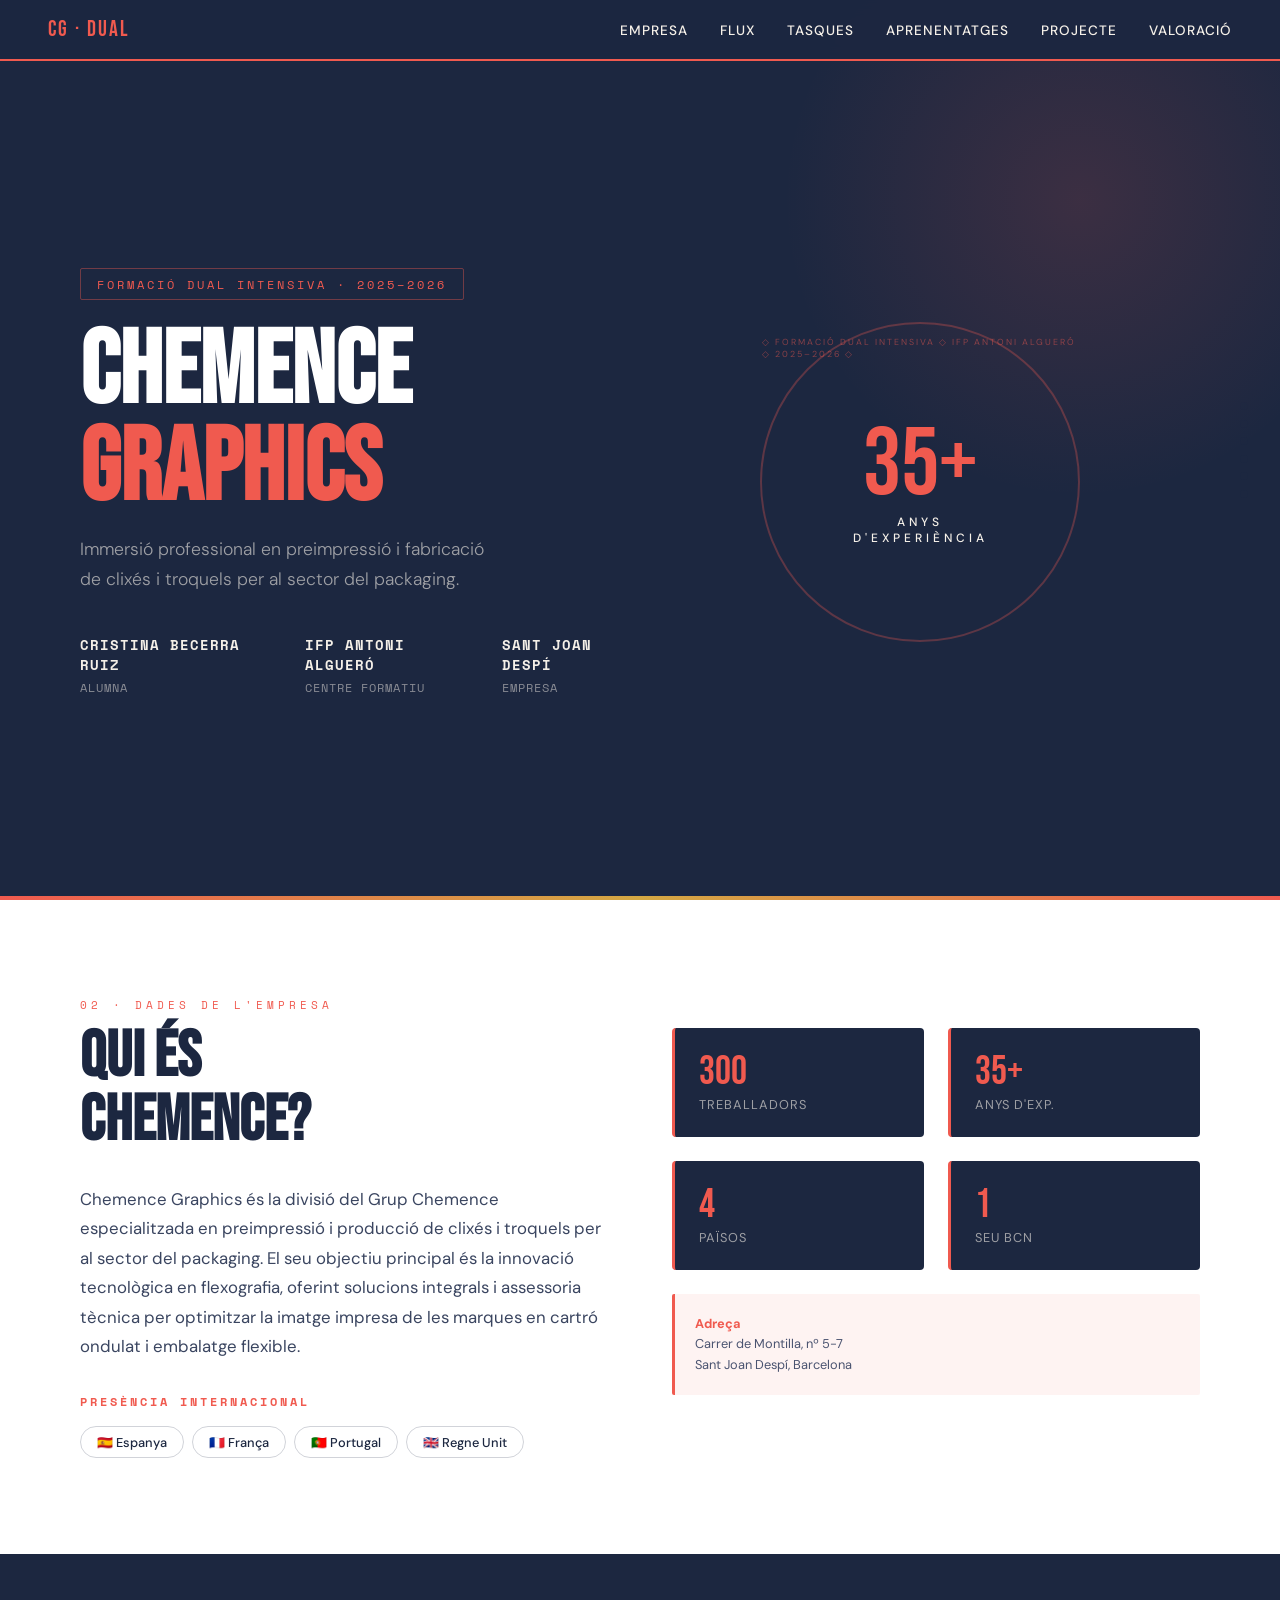
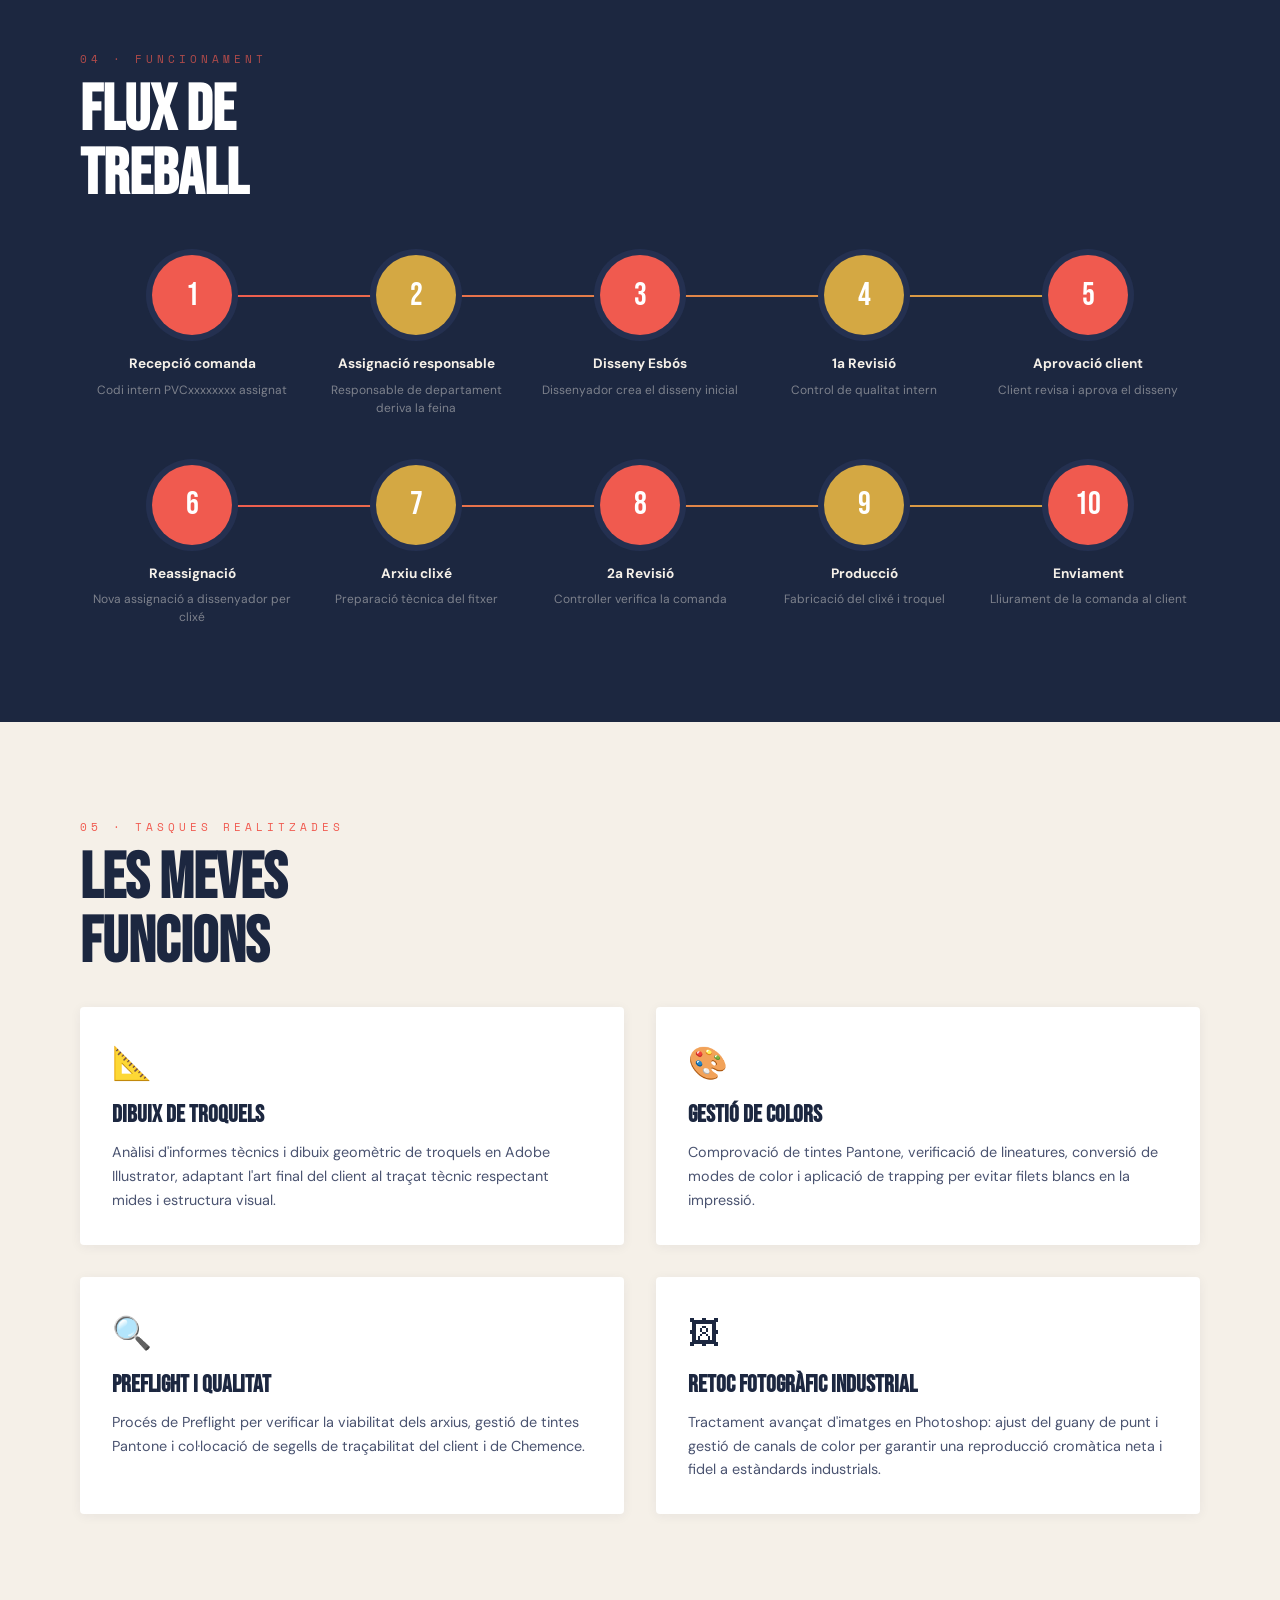
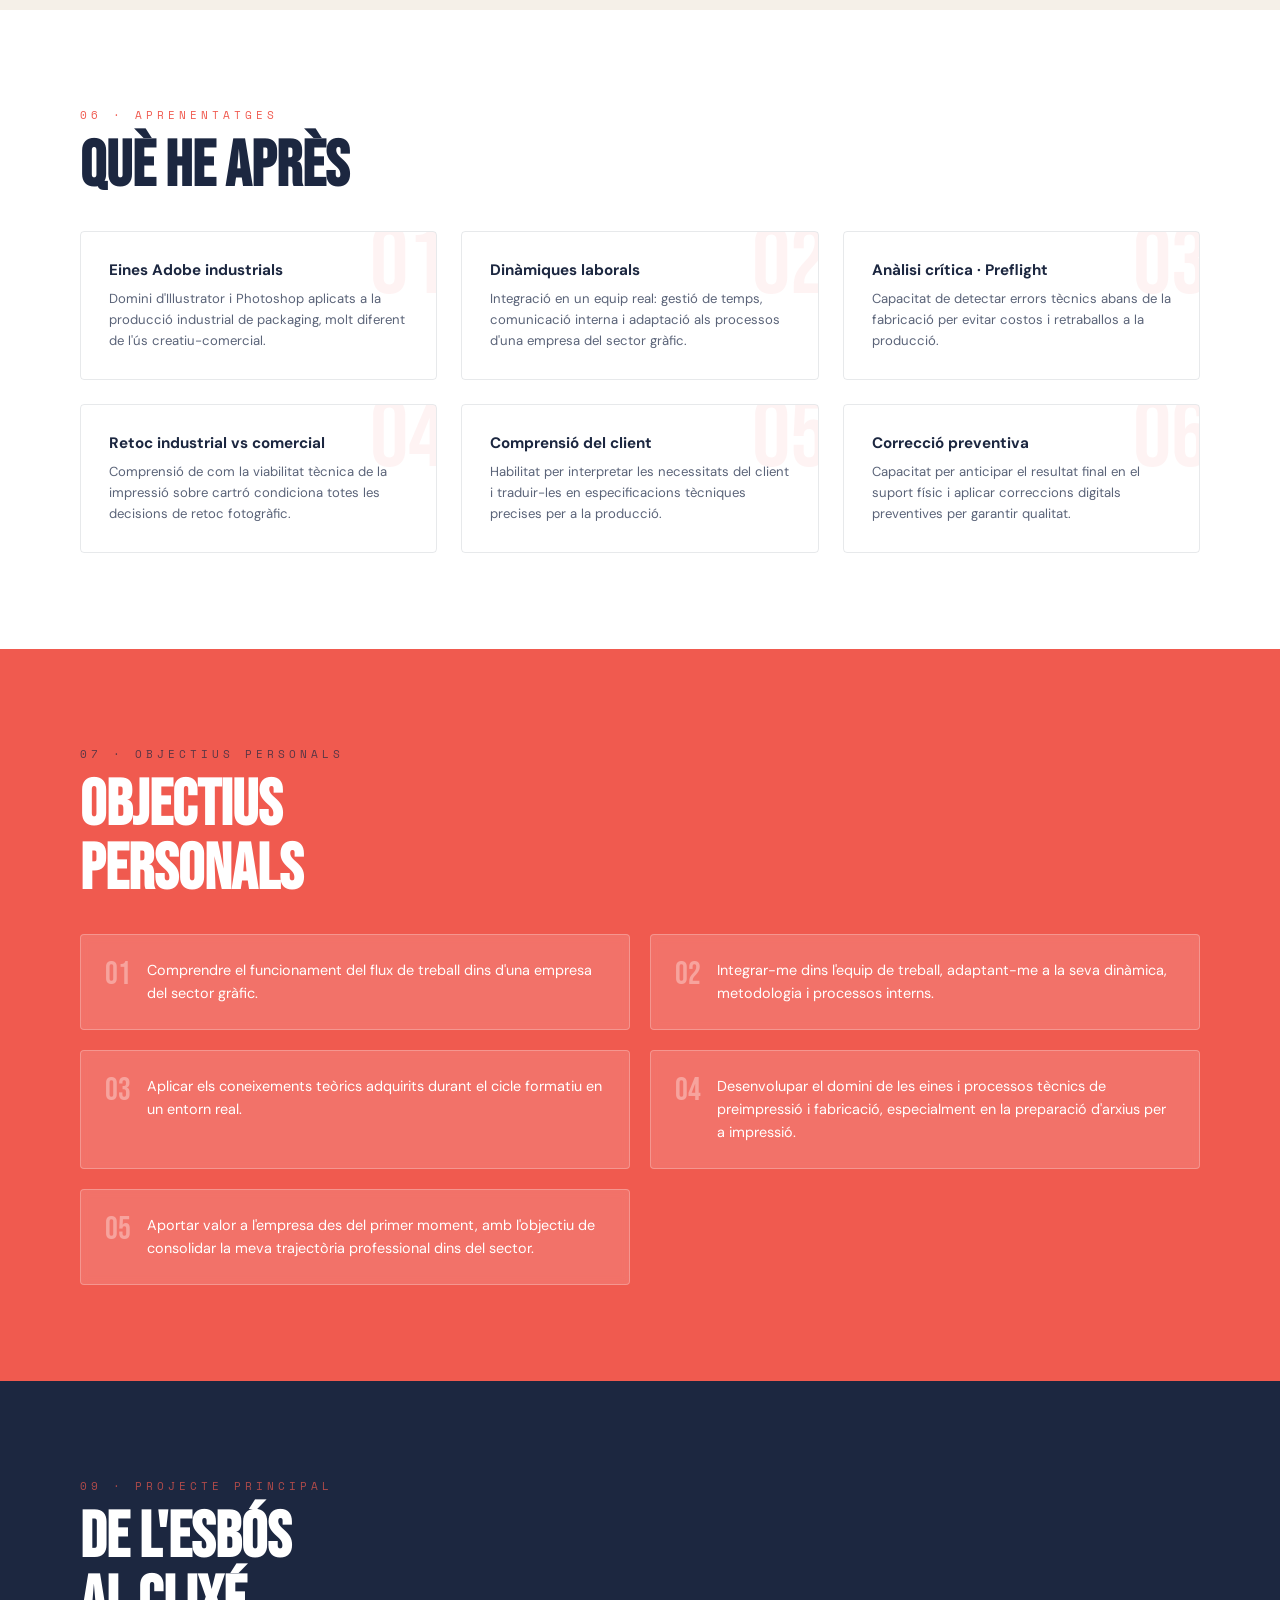
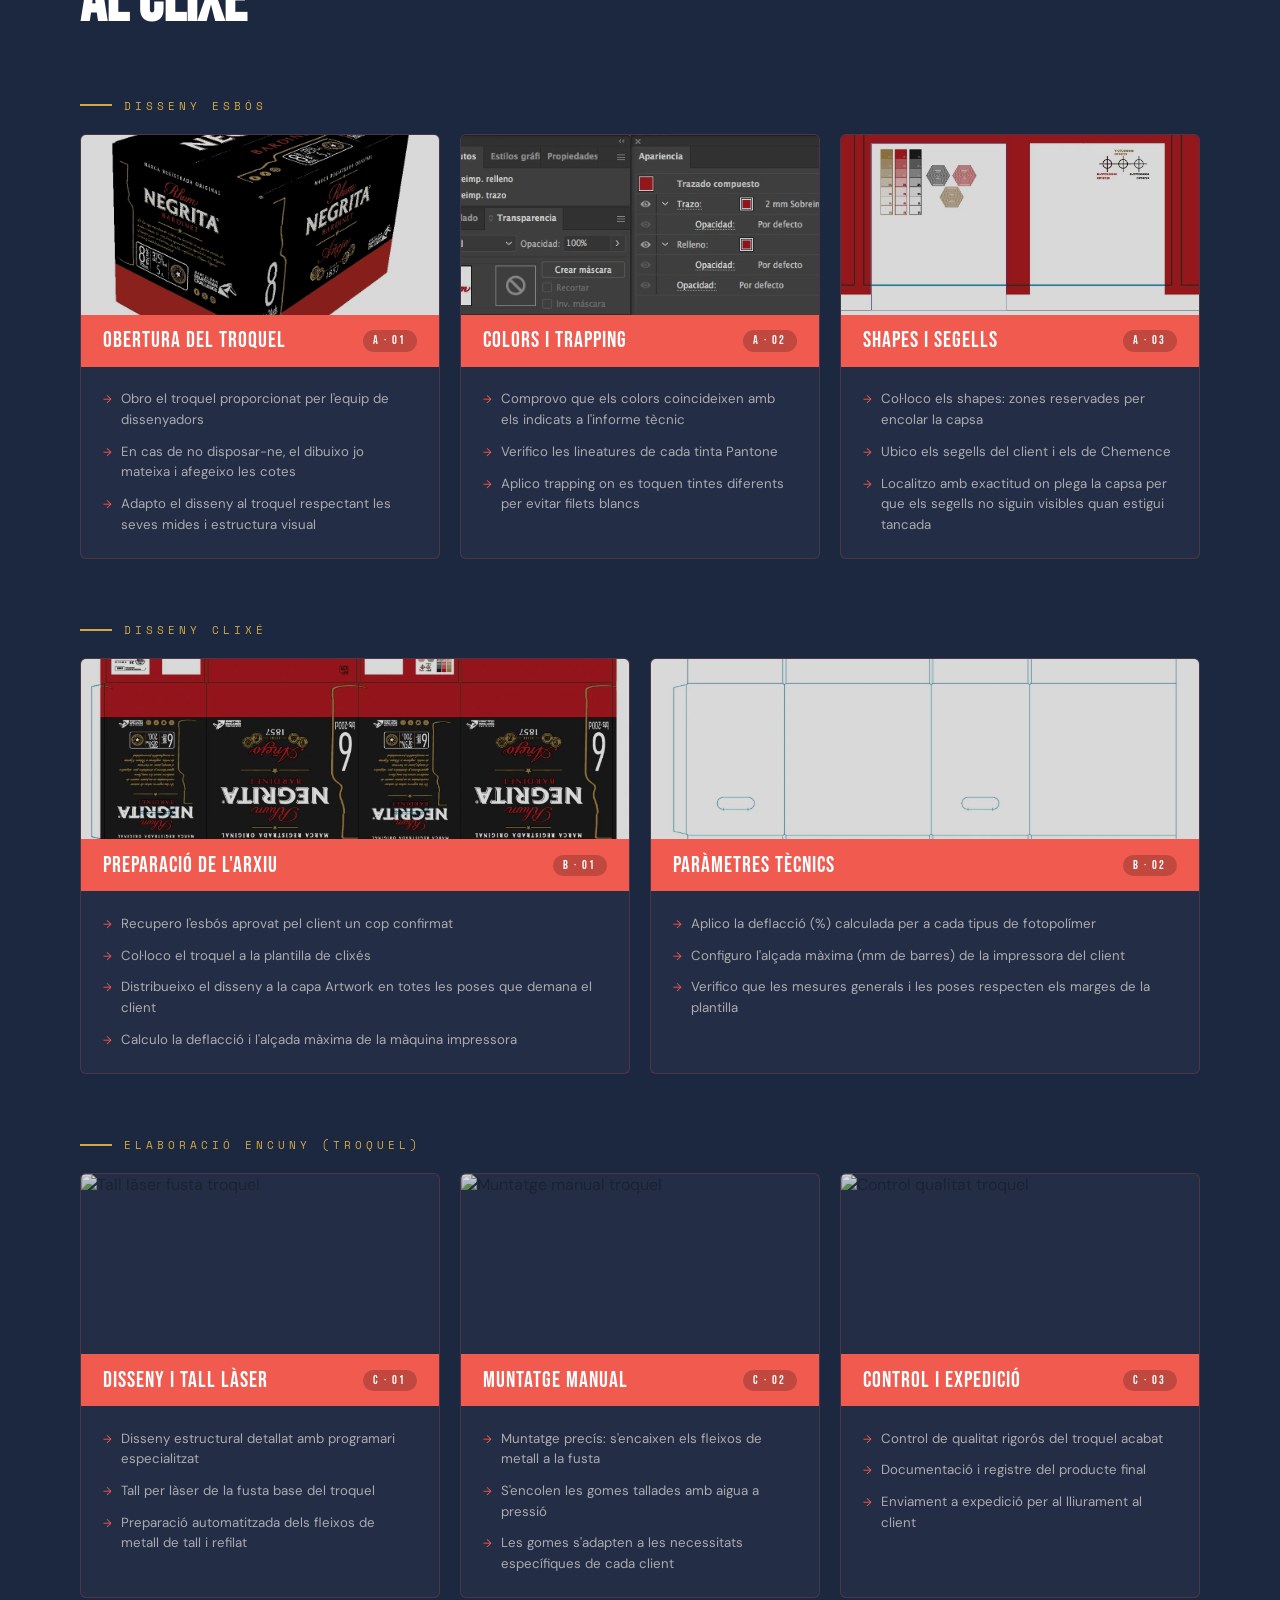
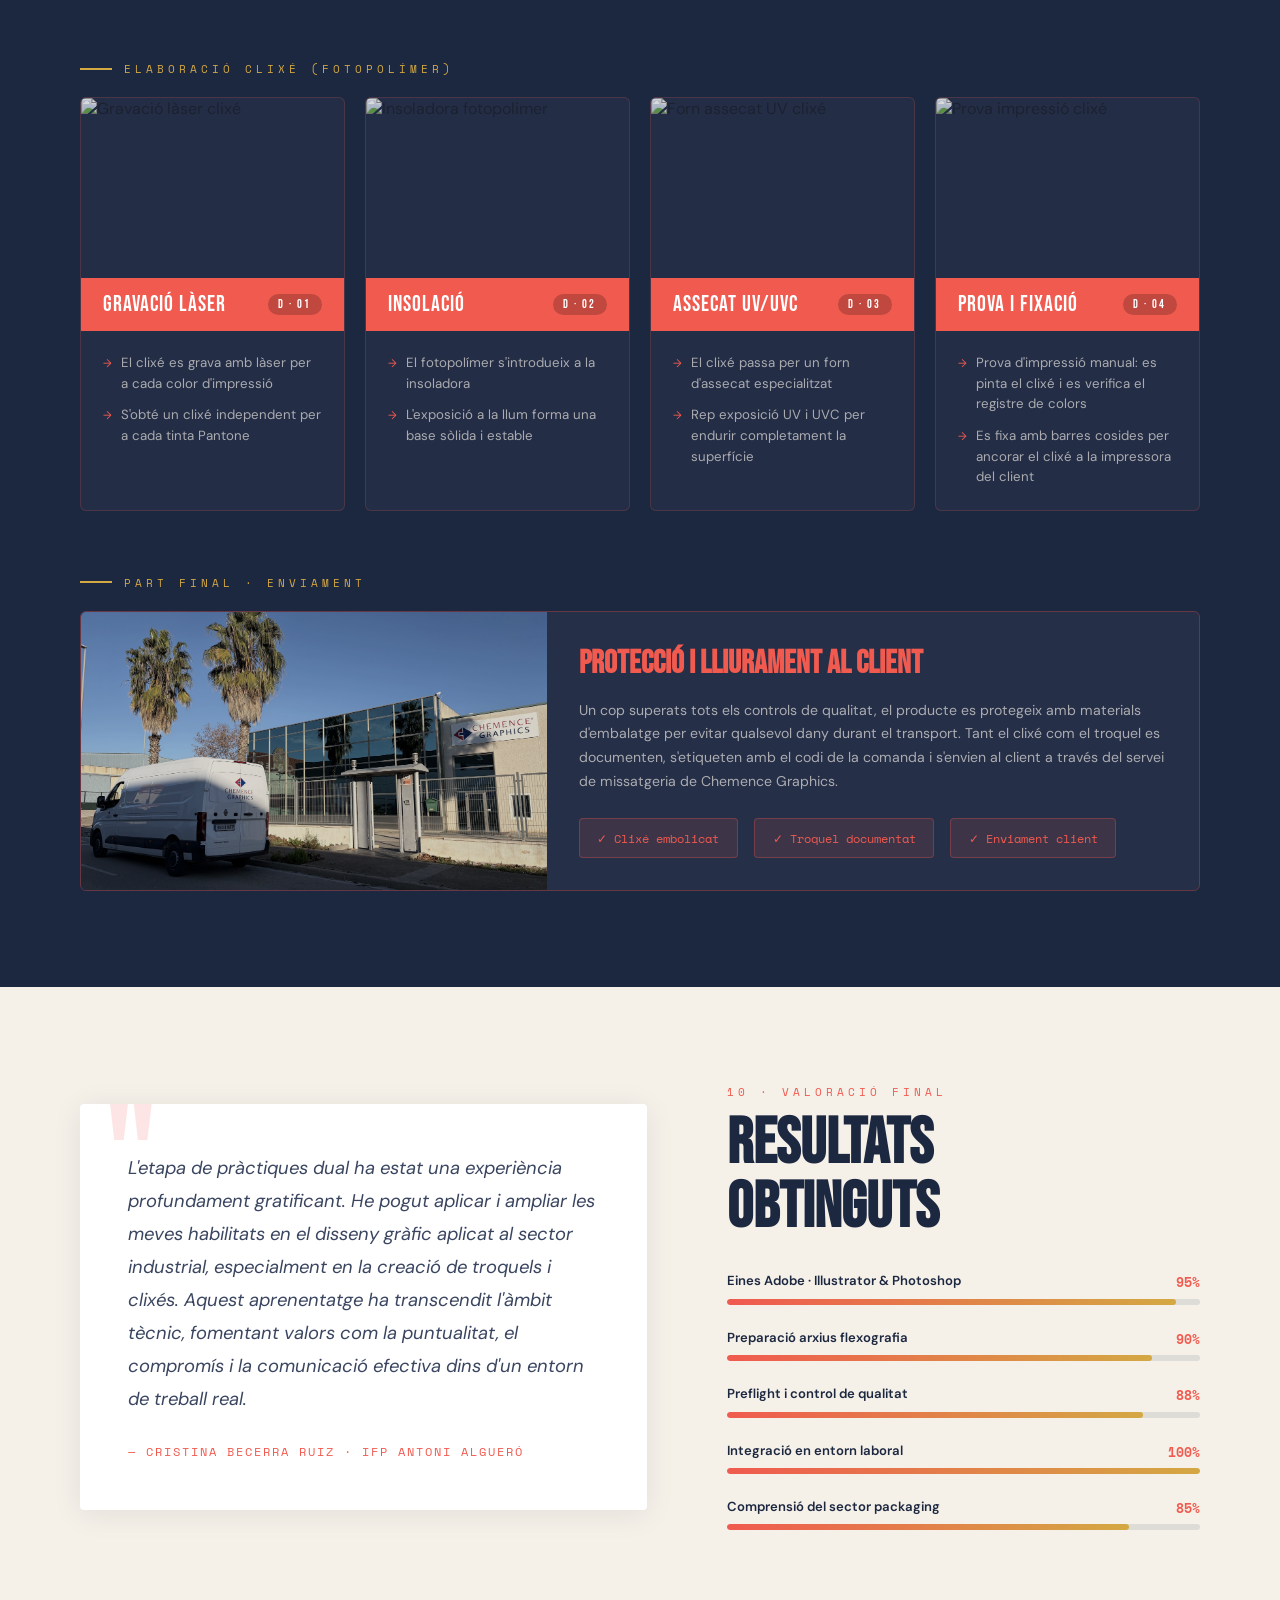
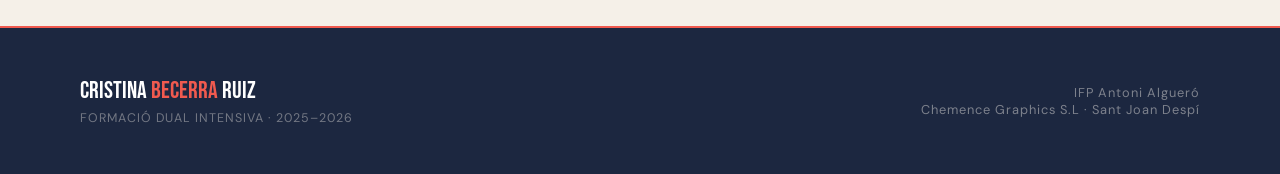
==== commit 8fc63ee5: "filter final" ====
--- a/index.html
+++ b/index.html
@@ -462,7 +462,7 @@
   <div class="proj-group">
     <div class="proj-group-label">Part Final · Enviament</div>
     <div class="phase-final">
-      <img class="phase-final-img" src="https://images.unsplash.com/photo-1519003722824-194d4455a60c?w=800&q=80" alt="Furgoneta enviament Chemence" loading="lazy">
+      <img class="phase-final-img" src="img/client.webp" alt="Furgoneta enviament Chemence" loading="lazy">
       <div class="phase-final-body">
         <h3>Protecció i lliurament al client</h3>
         <p>Un cop superats tots els controls de qualitat, el producte es protegeix amb materials d'embalatge per evitar qualsevol dany durant el transport. Tant el clixé com el troquel es documenten, s'etiqueten amb el codi de la comanda i s'envien al client a través del servei de missatgeria de Chemence Graphics.</p>
--- a/dual_css.css
+++ b/dual_css.css
@@ -669,7 +669,6 @@
 .phase-final-img {
   width: 100%;
   height: 100%;
-  object-fit: cover;
   min-height: 220px;
   filter: grayscale(20%) brightness(0.85);
   transition: filter 0.3s;
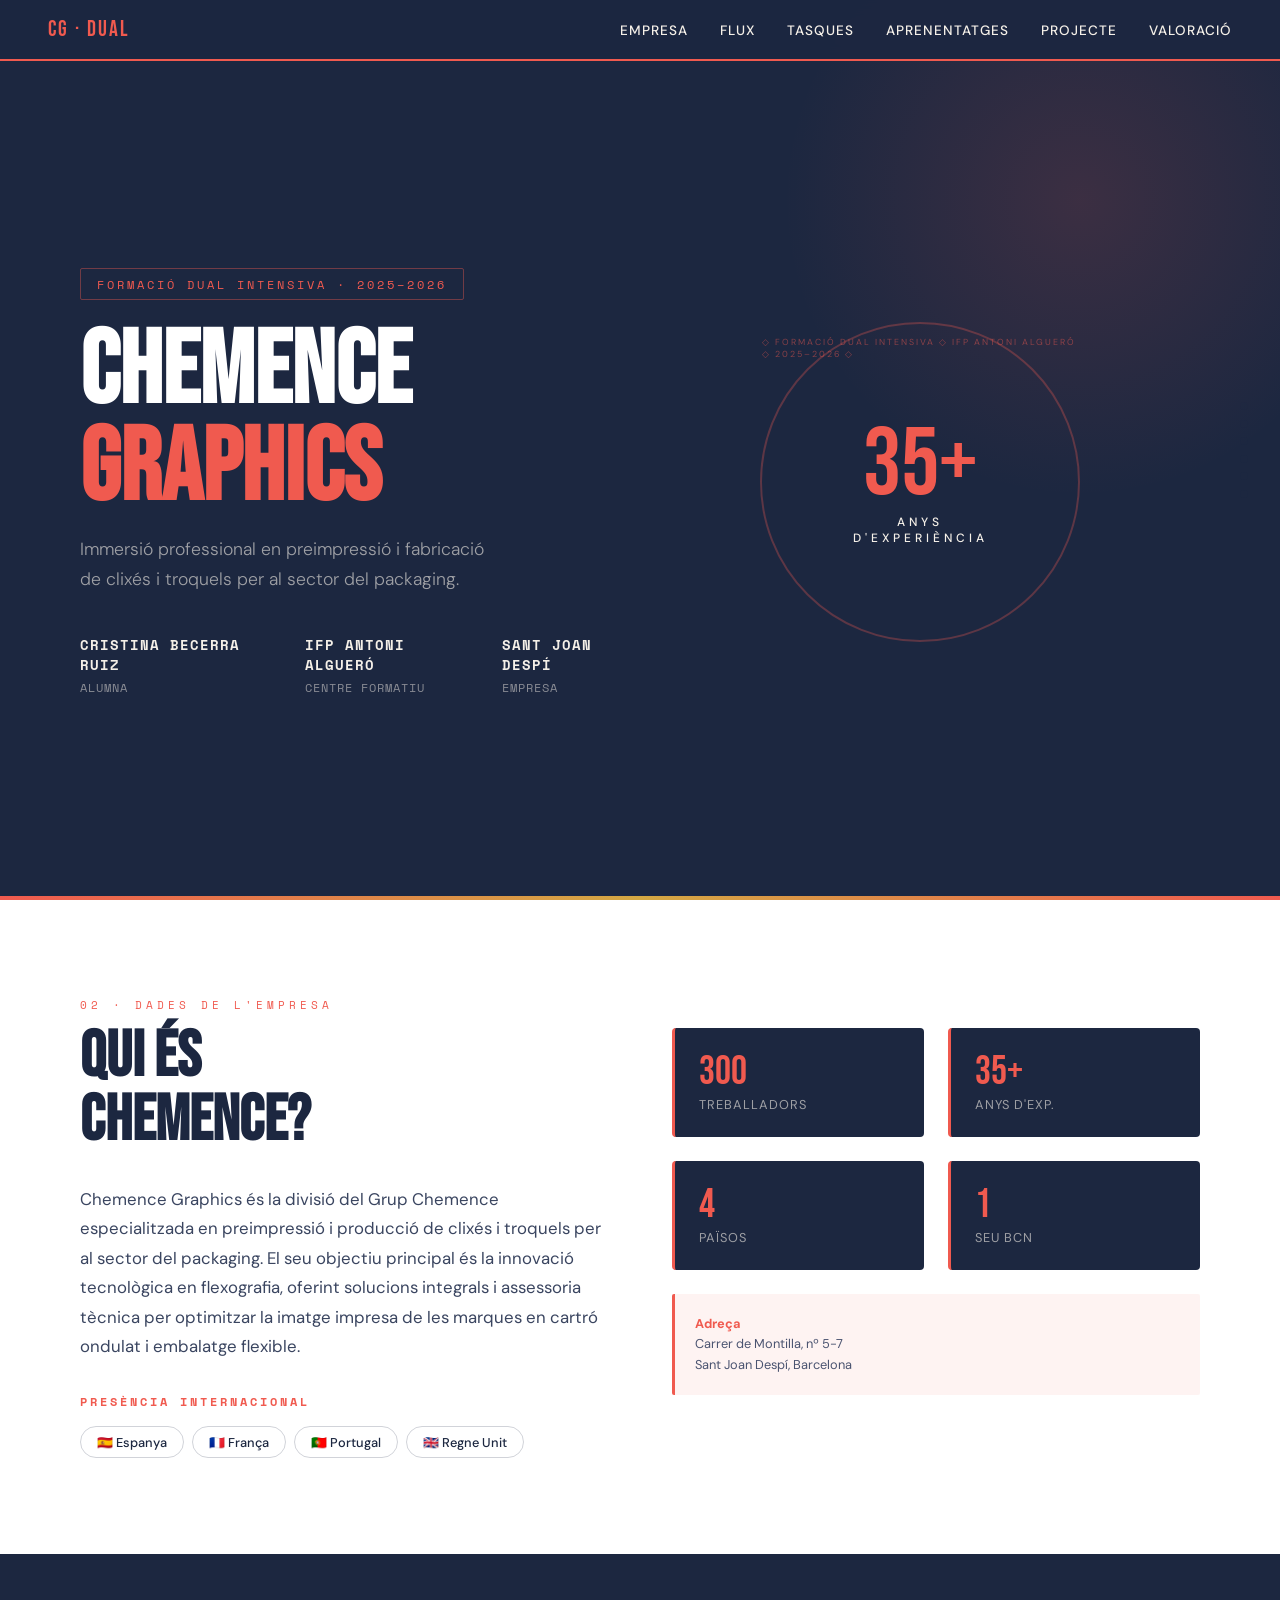
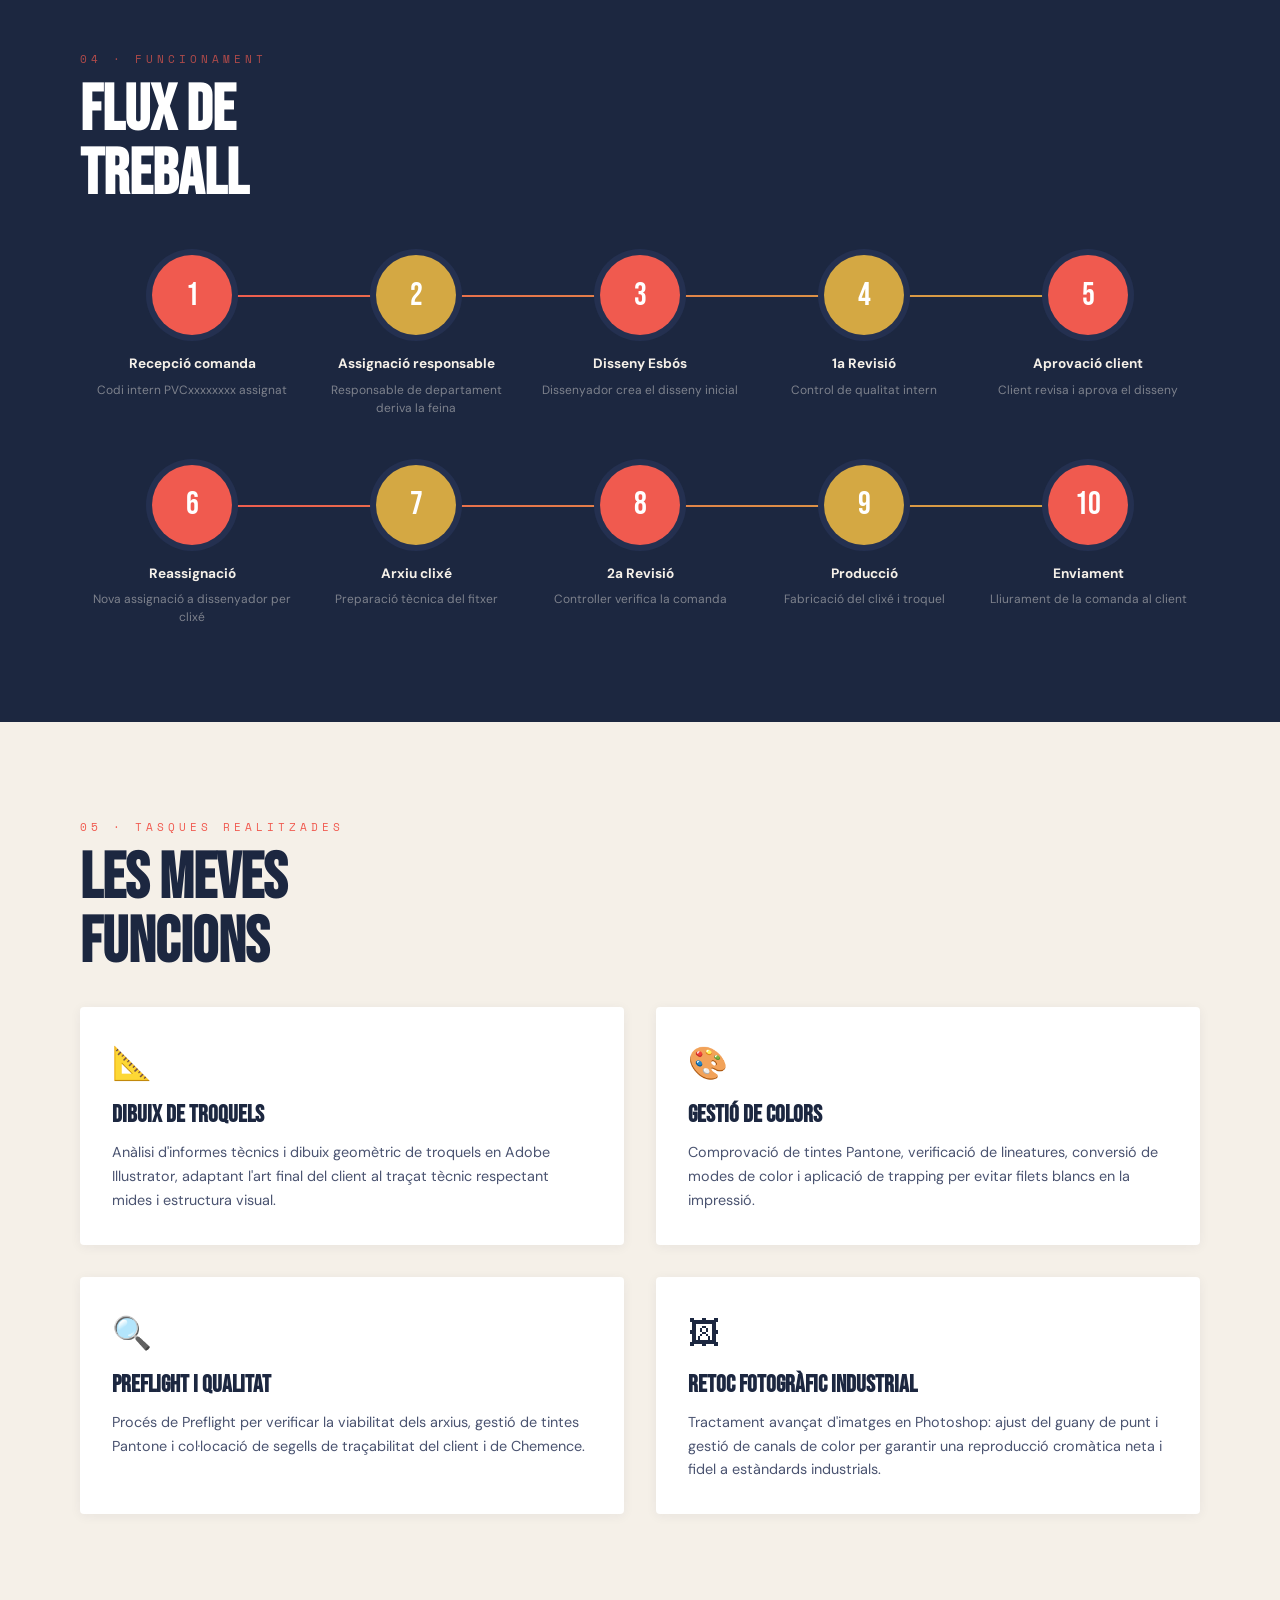
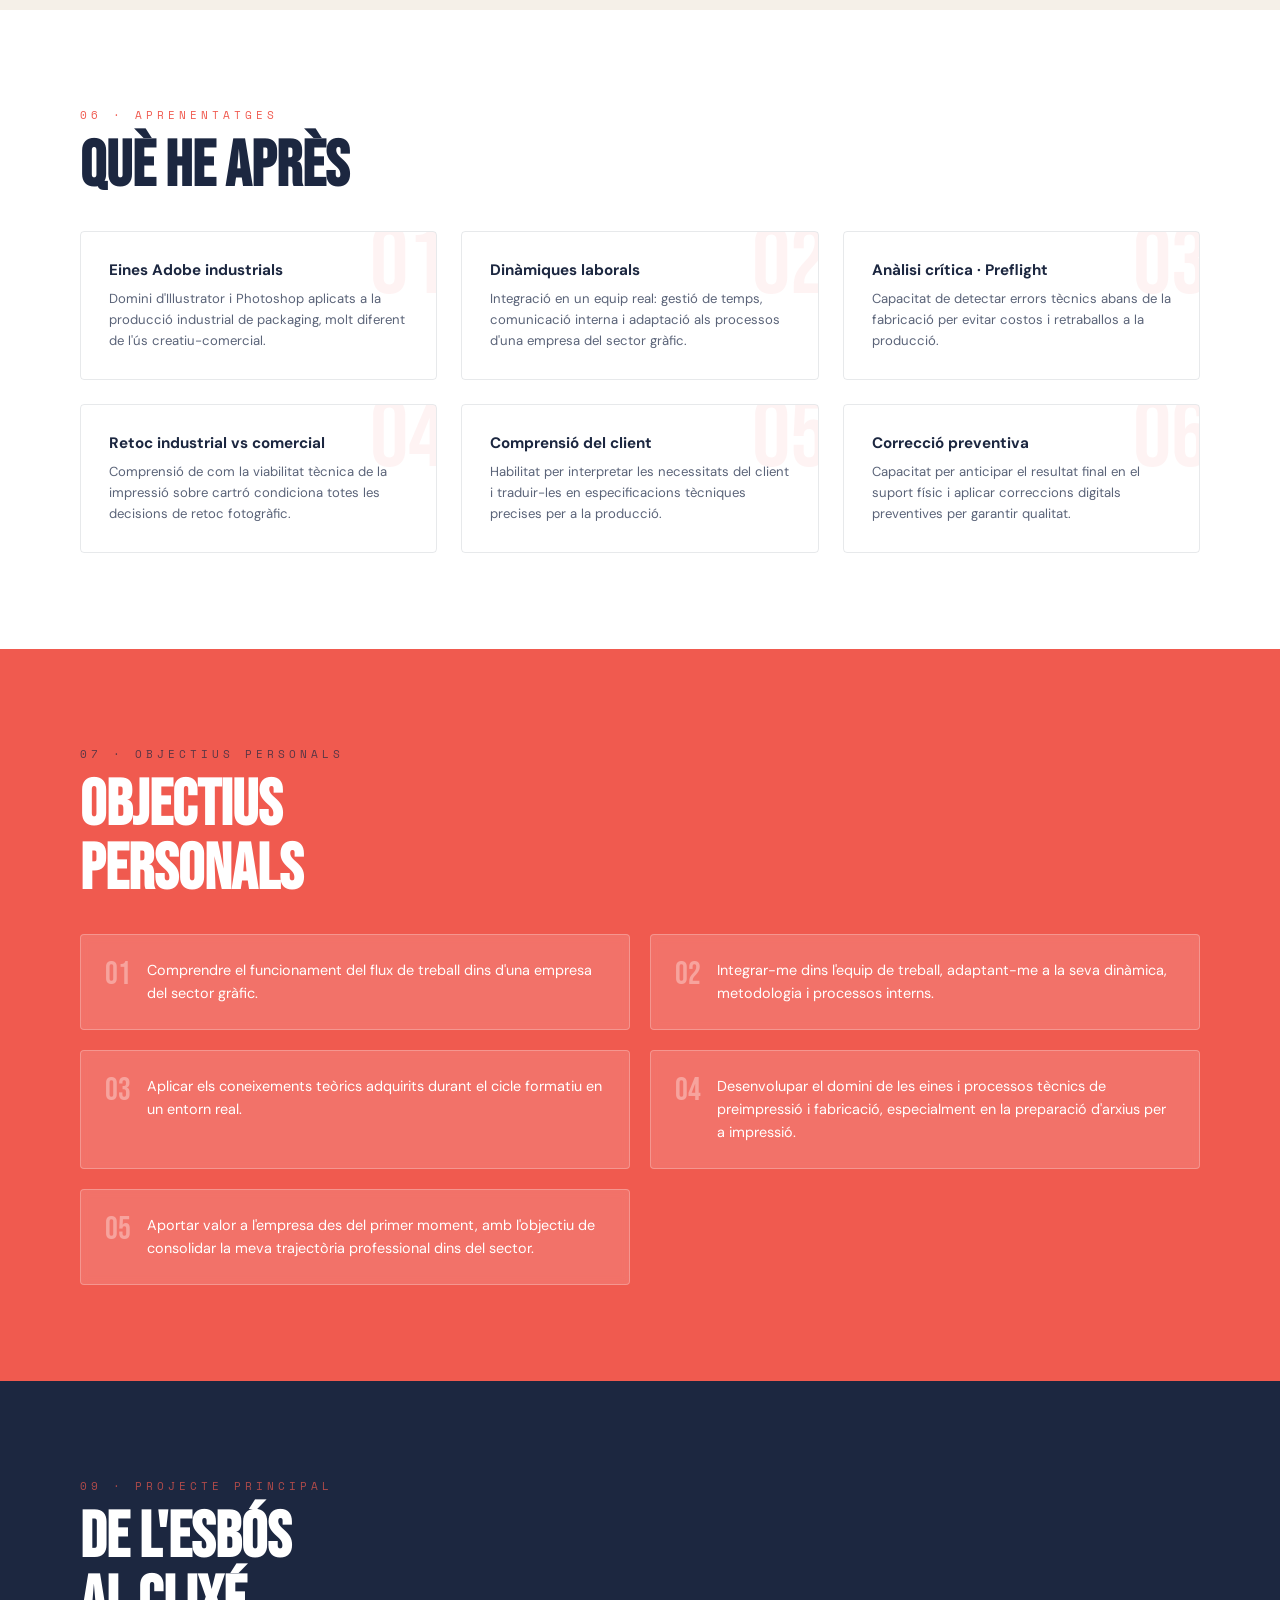
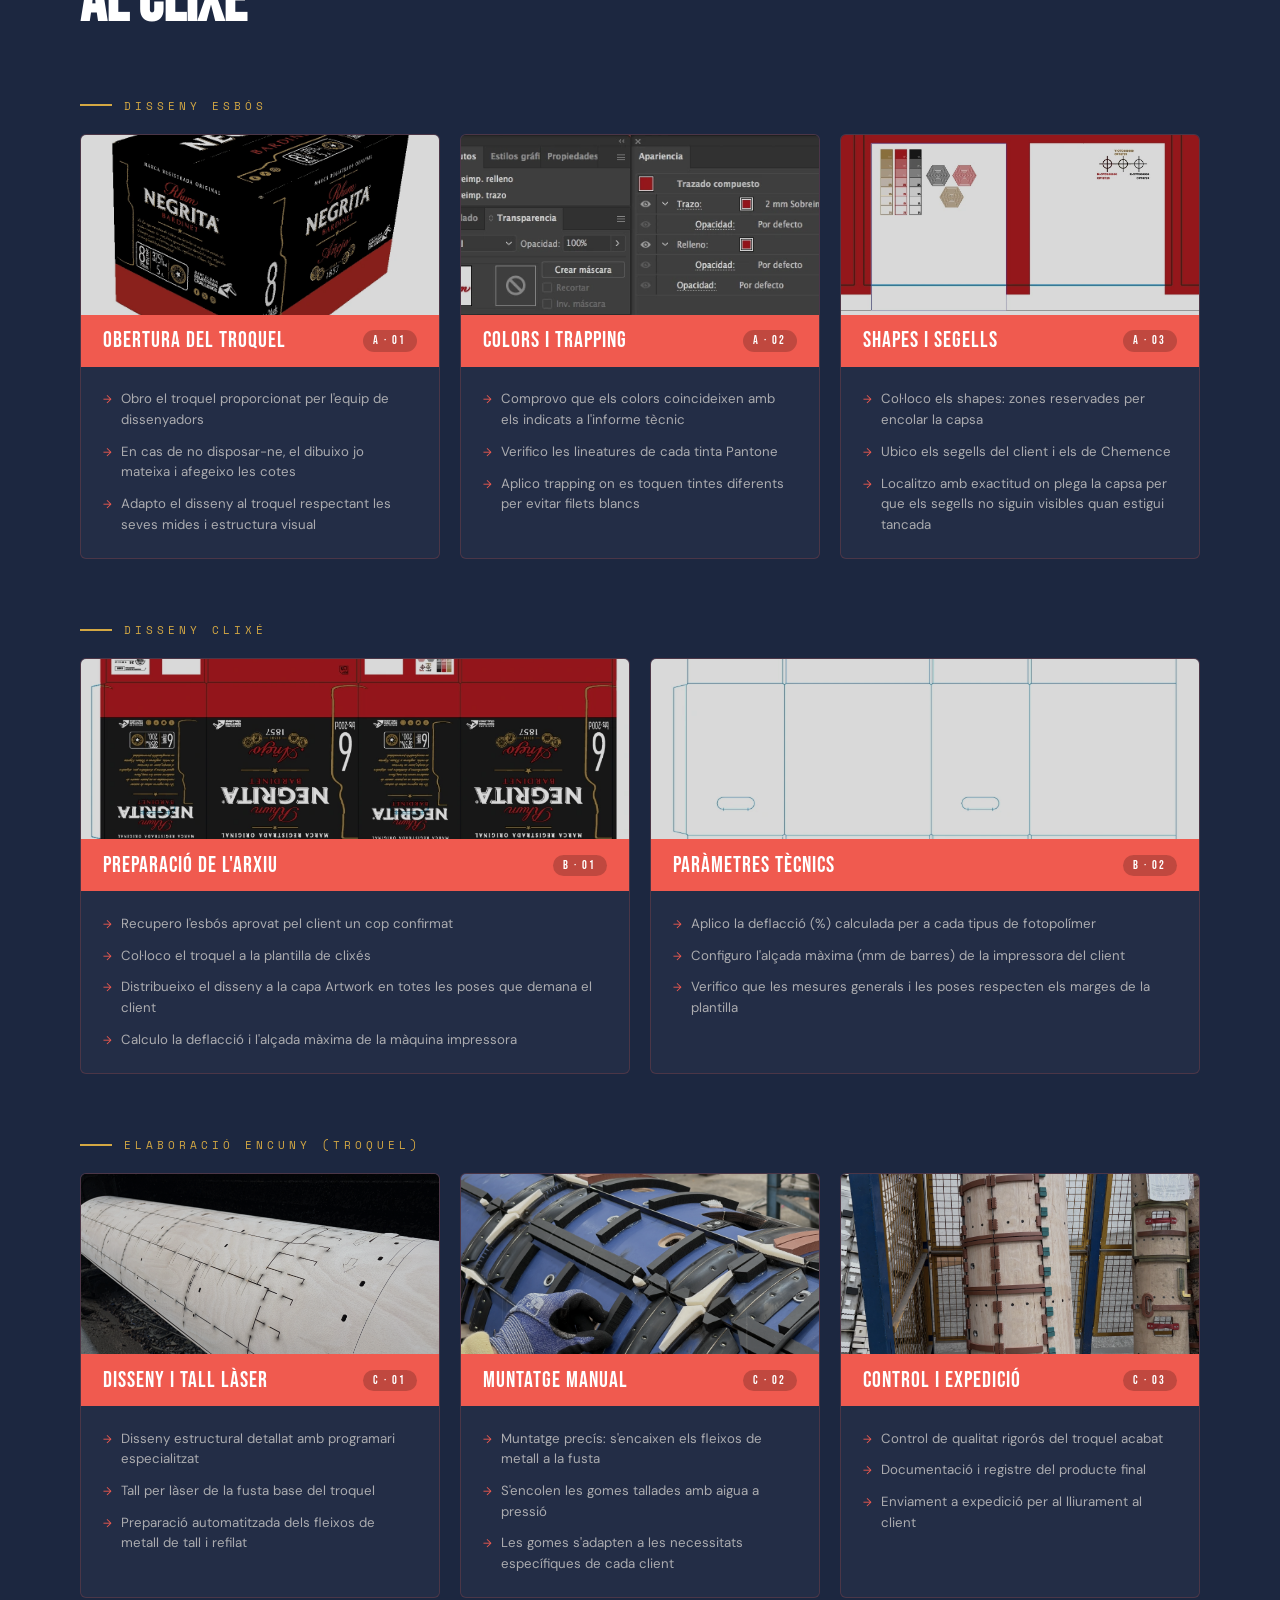
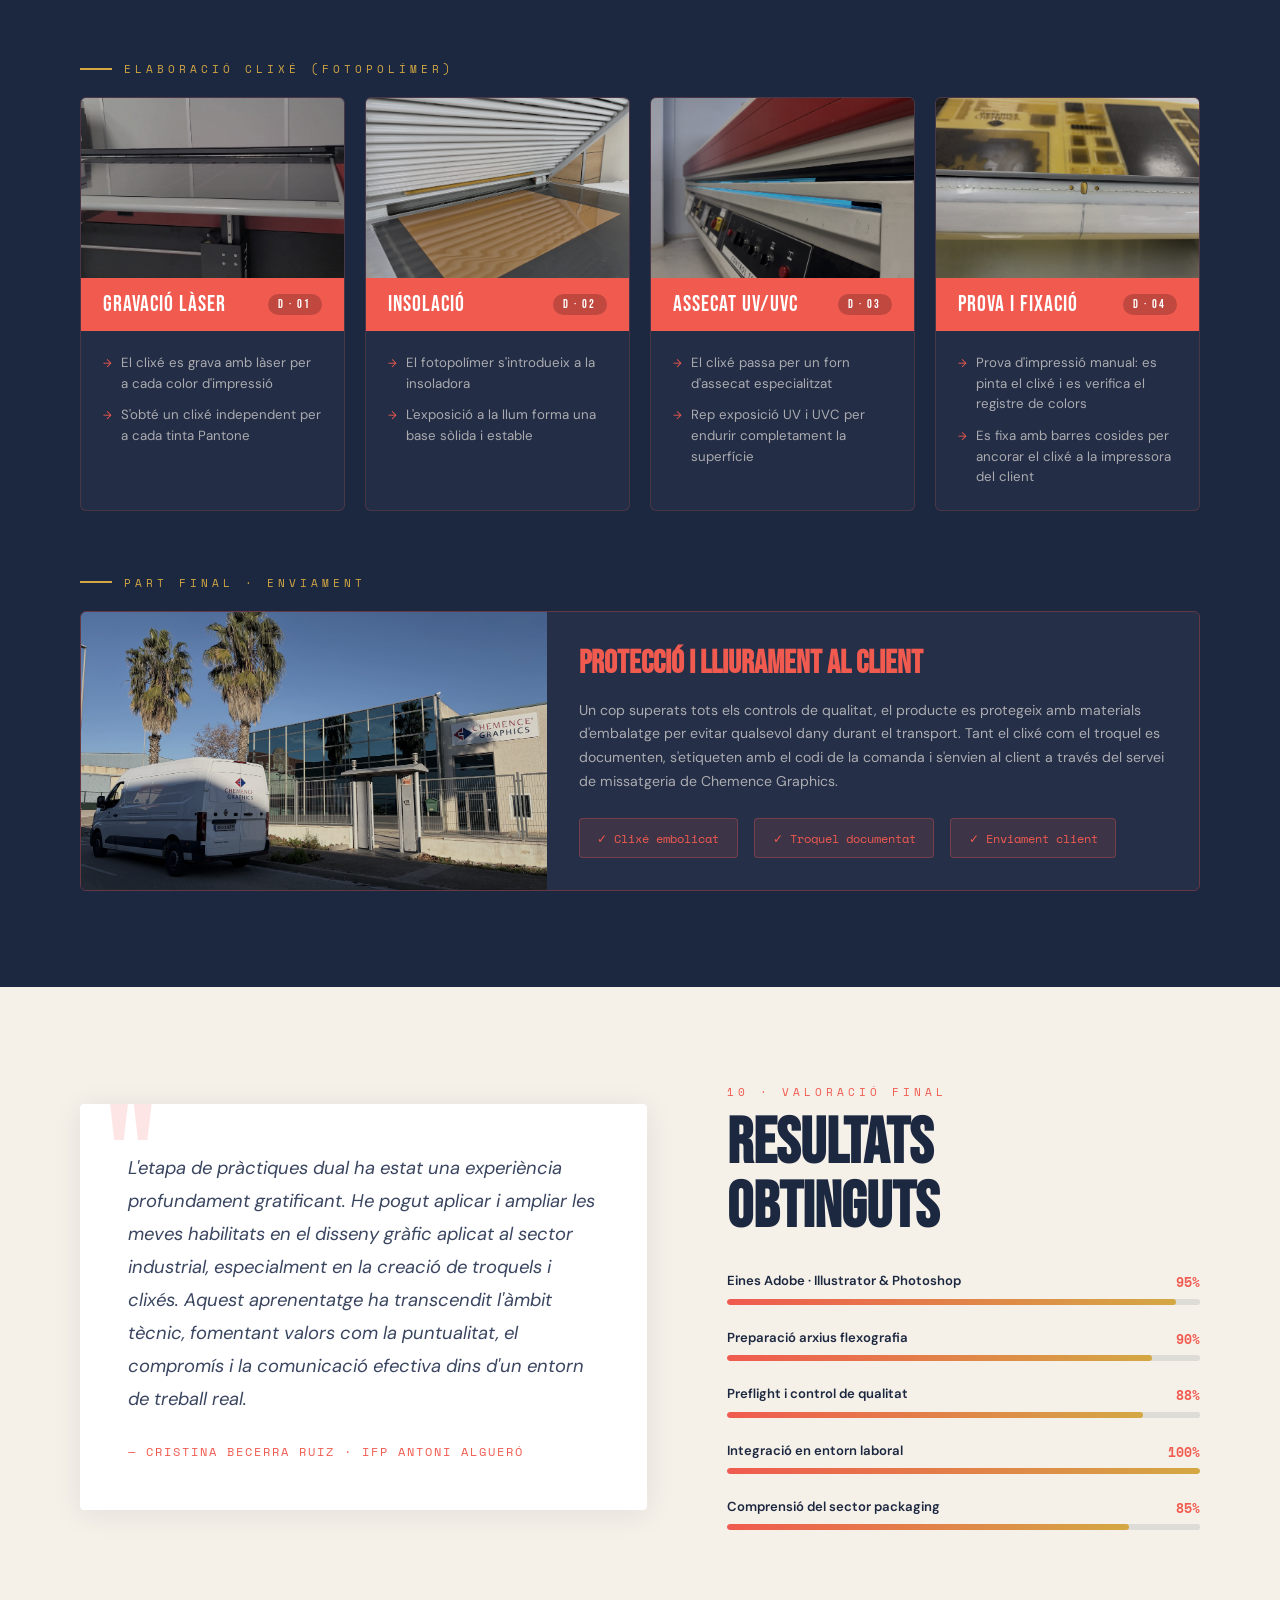
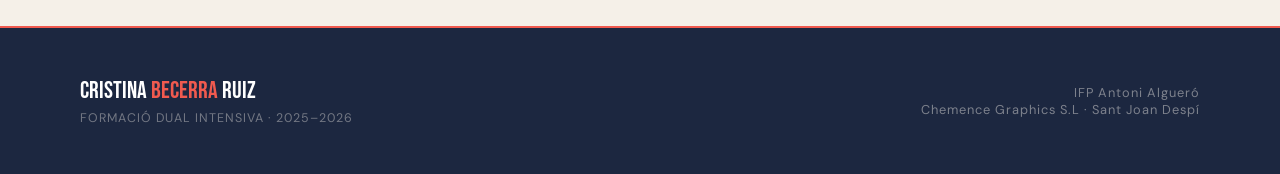
==== commit 33a41b1d: "Imatges faltants afegides" ====
--- a/index.html
+++ b/index.html
@@ -347,7 +347,7 @@
     <div class="proj-grid-3">
 
       <div class="phase-card">
-        <img class="phase-img" src="https://images.unsplash.com/photo-1565515636099-2f36f5773dcd?w=600&q=80" alt="Tall làser fusta troquel" loading="lazy">
+        <img class="phase-img" src="img/encuny1.webp" alt="Tall làser fusta troquel" loading="lazy">
         <div class="phase-head">
           Disseny i tall làser
           <span class="phase-num">C · 01</span>
@@ -362,7 +362,7 @@
       </div>
 
       <div class="phase-card">
-        <img class="phase-img" src="https://images.unsplash.com/photo-1504328345606-18bbc8c9d7d1?w=600&q=80" alt="Muntatge manual troquel" loading="lazy">
+        <img class="phase-img" src="img/encuny2.webp" alt="Muntatge manual troquel" loading="lazy">
         <div class="phase-head">
           Muntatge manual
           <span class="phase-num">C · 02</span>
@@ -377,7 +377,7 @@
       </div>
 
       <div class="phase-card">
-        <img class="phase-img" src="https://images.unsplash.com/photo-1454165804606-c3d57bc86b40?w=600&q=80" alt="Control qualitat troquel" loading="lazy">
+        <img class="phase-img" src="img/encuny3.webp" alt="Control qualitat troquel" loading="lazy">
         <div class="phase-head">
           Control i expedició
           <span class="phase-num">C · 03</span>
@@ -400,7 +400,7 @@
     <div class="proj-grid-4">
 
       <div class="phase-card">
-        <img class="phase-img" src="https://images.unsplash.com/photo-1636761547859-2c0f4a0c6d80?w=600&q=80" alt="Gravació làser clixé" loading="lazy">
+        <img class="phase-img" src="img/laser.webp" alt="Gravació làser clixé" loading="lazy">
         <div class="phase-head">
           Gravació làser
           <span class="phase-num">D · 01</span>
@@ -414,7 +414,7 @@
       </div>
 
       <div class="phase-card">
-        <img class="phase-img" src="https://images.unsplash.com/photo-1581093583449-8255a7d46e66?w=600&q=80" alt="Insoladora fotopolimer" loading="lazy">
+        <img class="phase-img" src="img/insoladora.webp" alt="Insoladora fotopolimer" loading="lazy">
         <div class="phase-head">
           Insolació
           <span class="phase-num">D · 02</span>
@@ -428,7 +428,7 @@
       </div>
 
       <div class="phase-card">
-        <img class="phase-img" src="https://images.unsplash.com/photo-1568515045052-f9a854d70bfd?w=600&q=80" alt="Forn assecat UV clixé" loading="lazy">
+        <img class="phase-img" src="img/forn.webp" alt="Forn assecat UV clixé" loading="lazy">
         <div class="phase-head">
           Assecat UV/UVC
           <span class="phase-num">D · 03</span>
@@ -442,7 +442,7 @@
       </div>
 
       <div class="phase-card">
-        <img class="phase-img" src="https://images.unsplash.com/photo-1586953208448-b95a79798f07?w=600&q=80" alt="Prova impressió clixé" loading="lazy">
+        <img class="phase-img" src="img/cosit.webp" alt="Prova impressió clixé" loading="lazy">
         <div class="phase-head">
           Prova i fixació
           <span class="phase-num">D · 04</span>
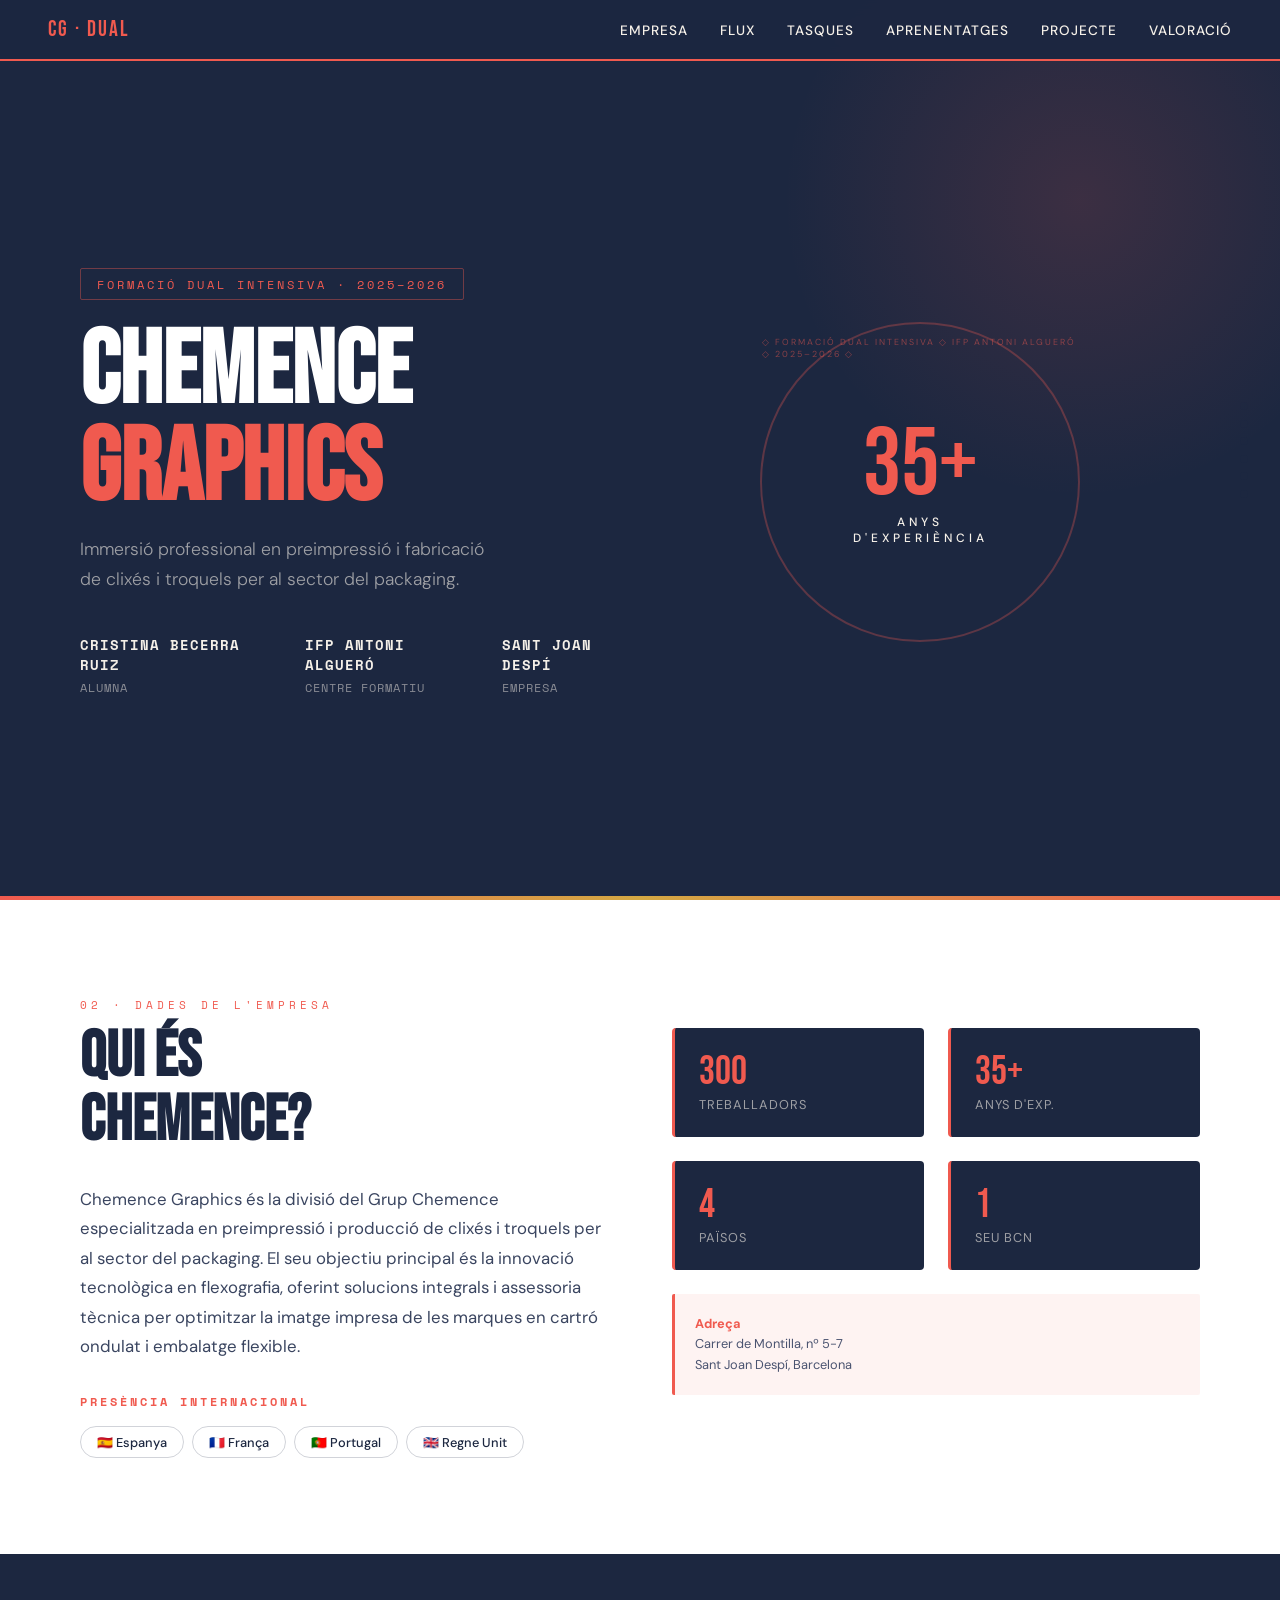
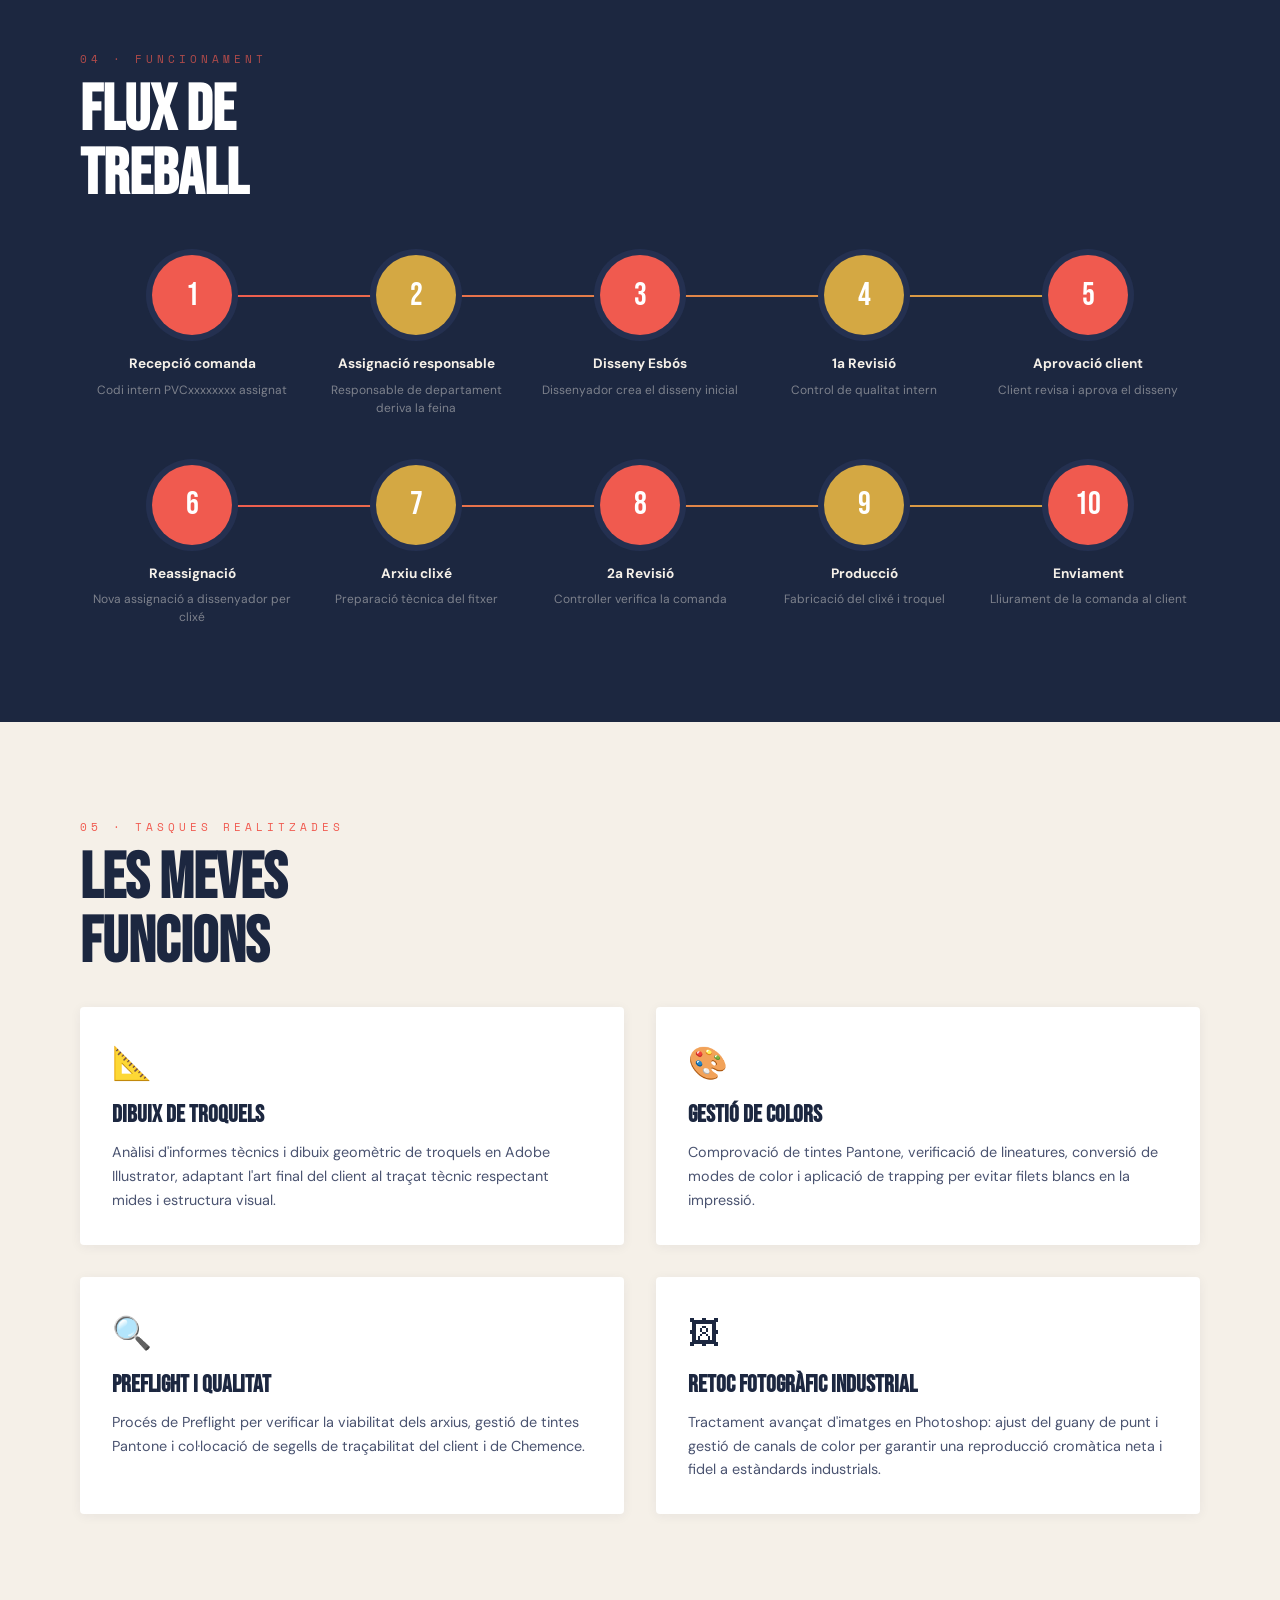
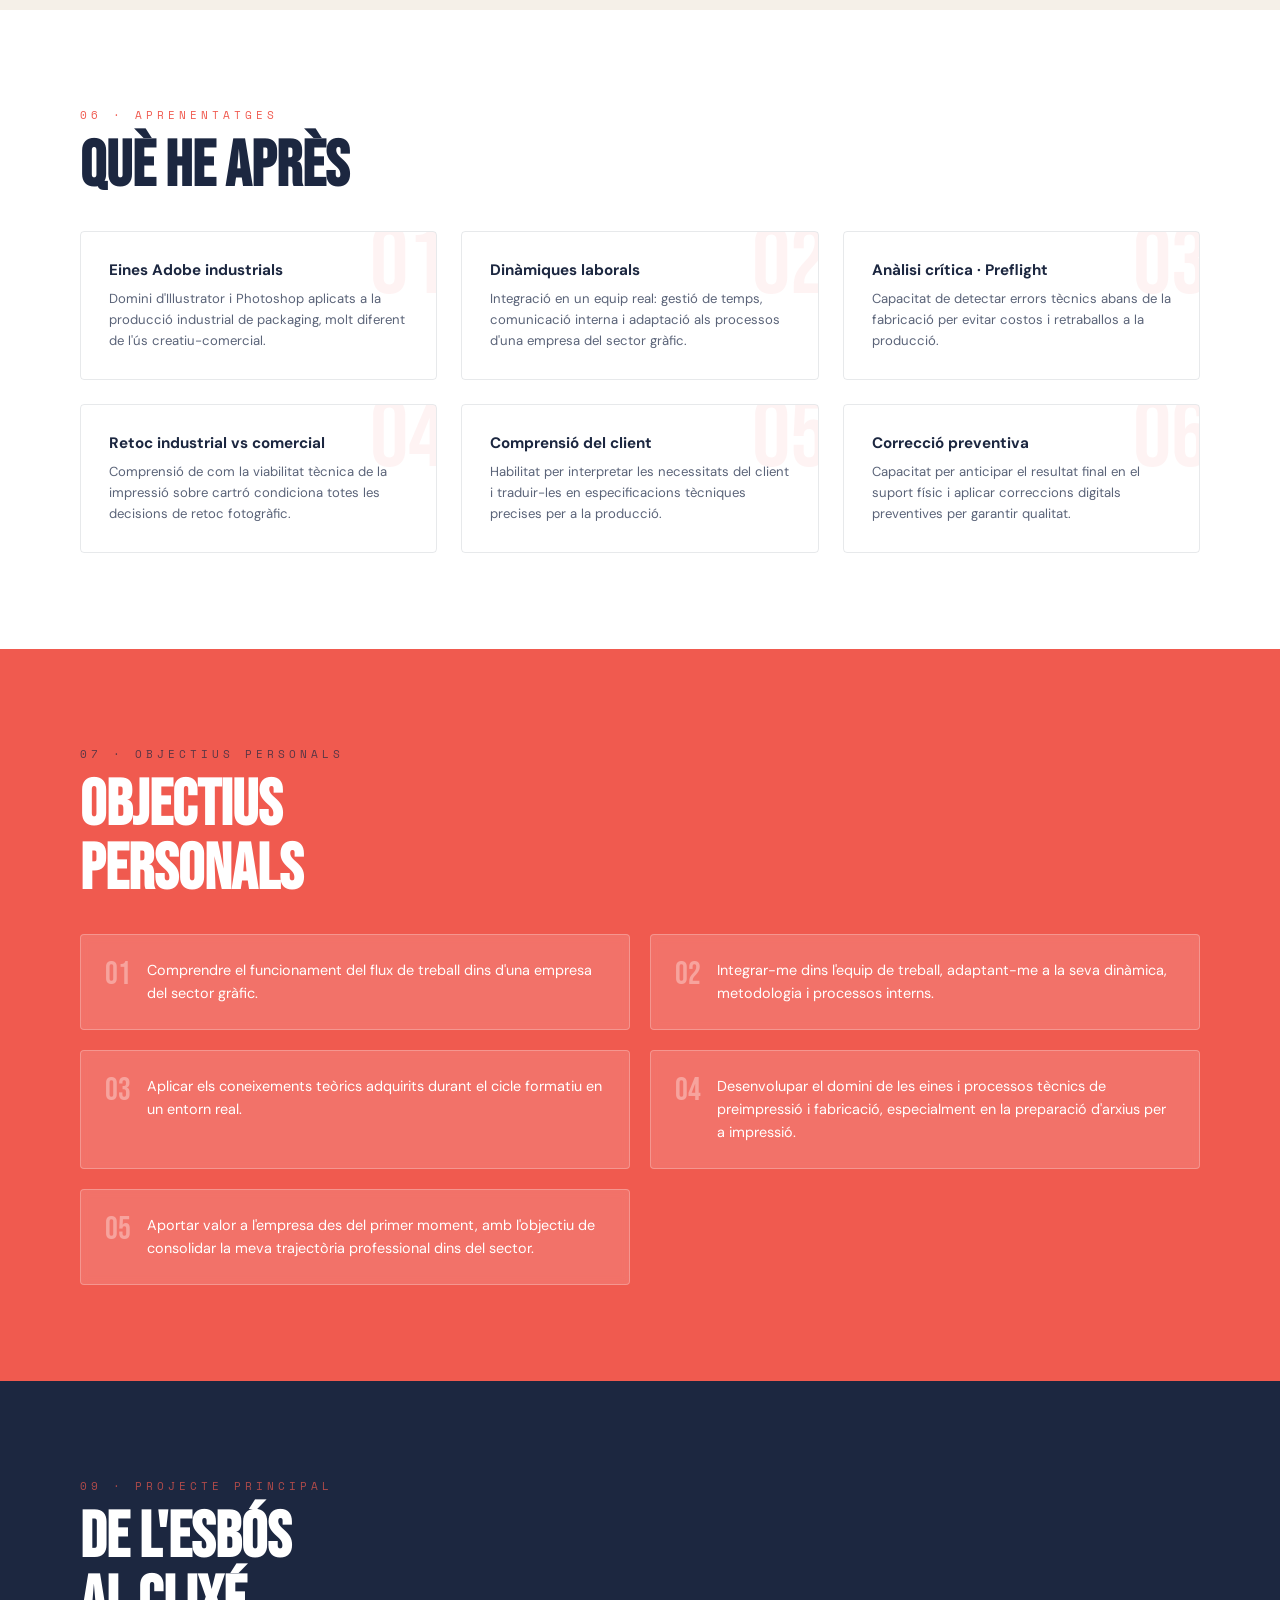
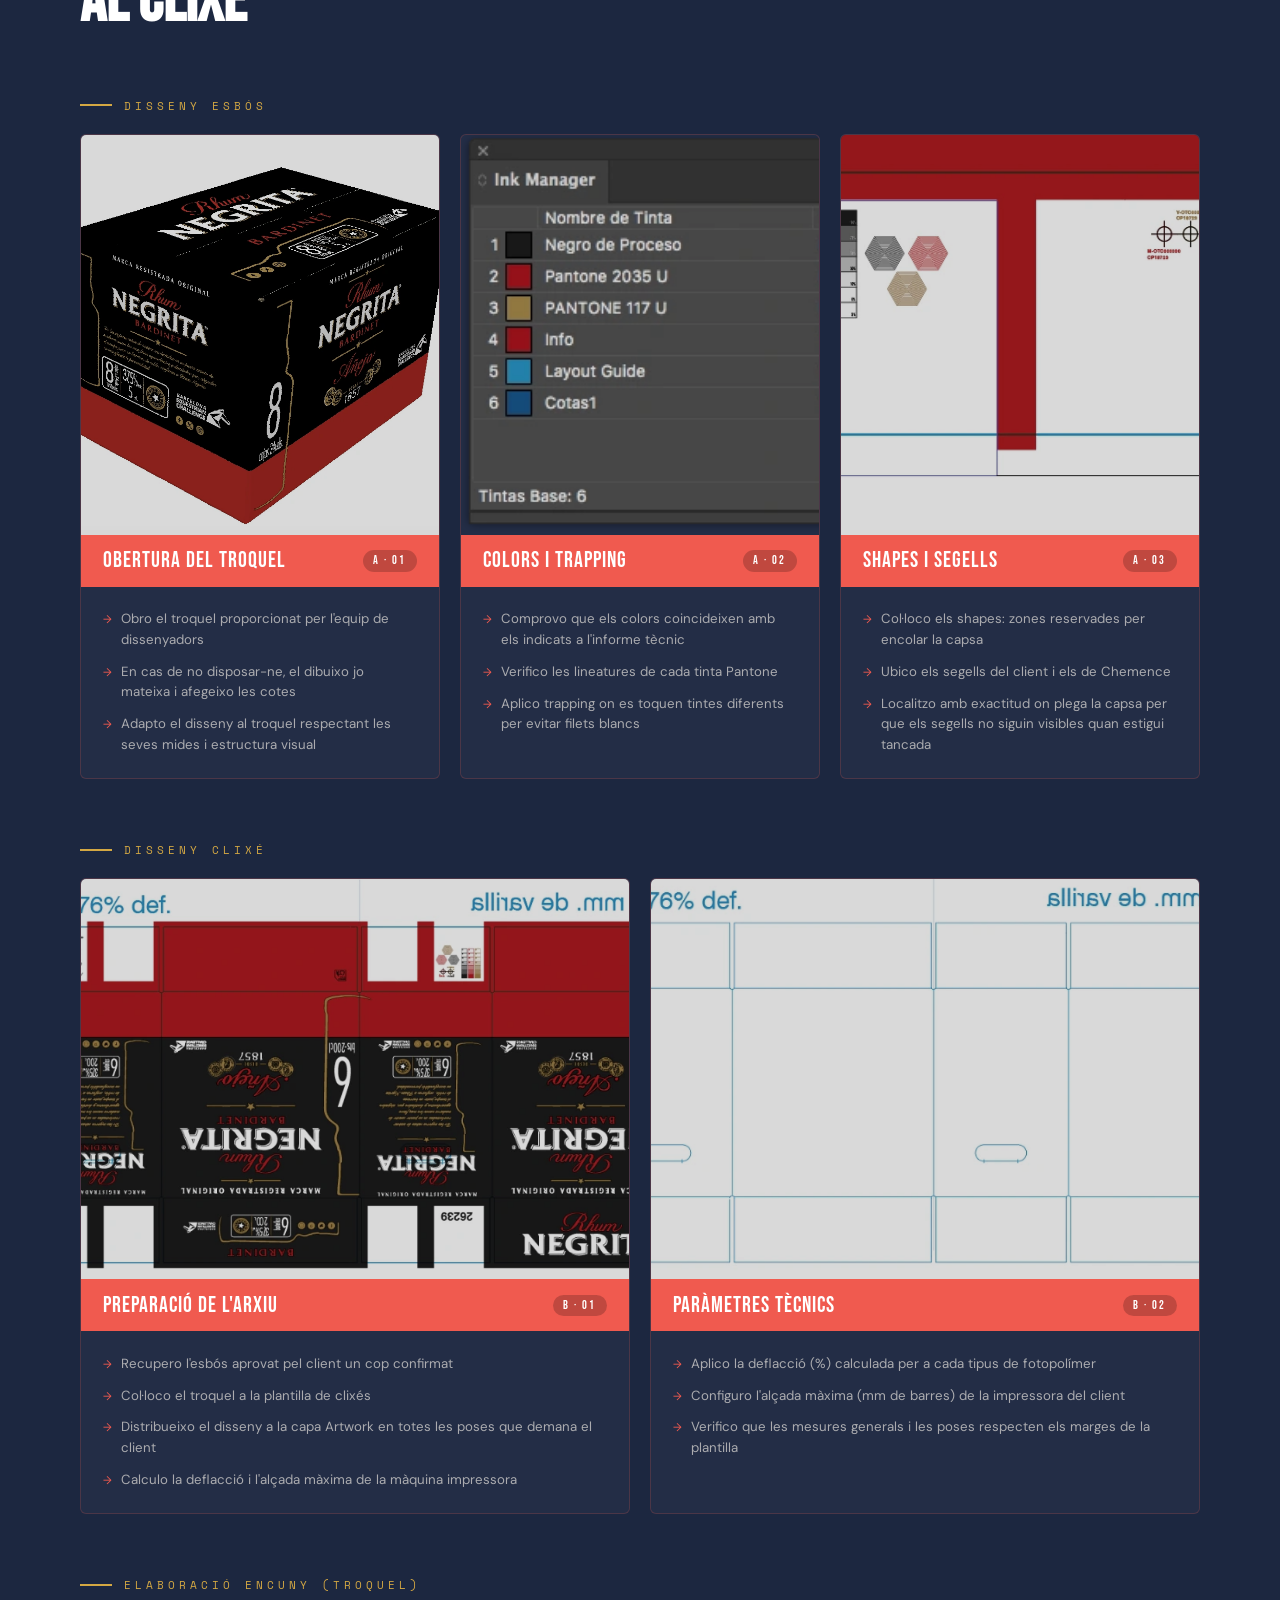
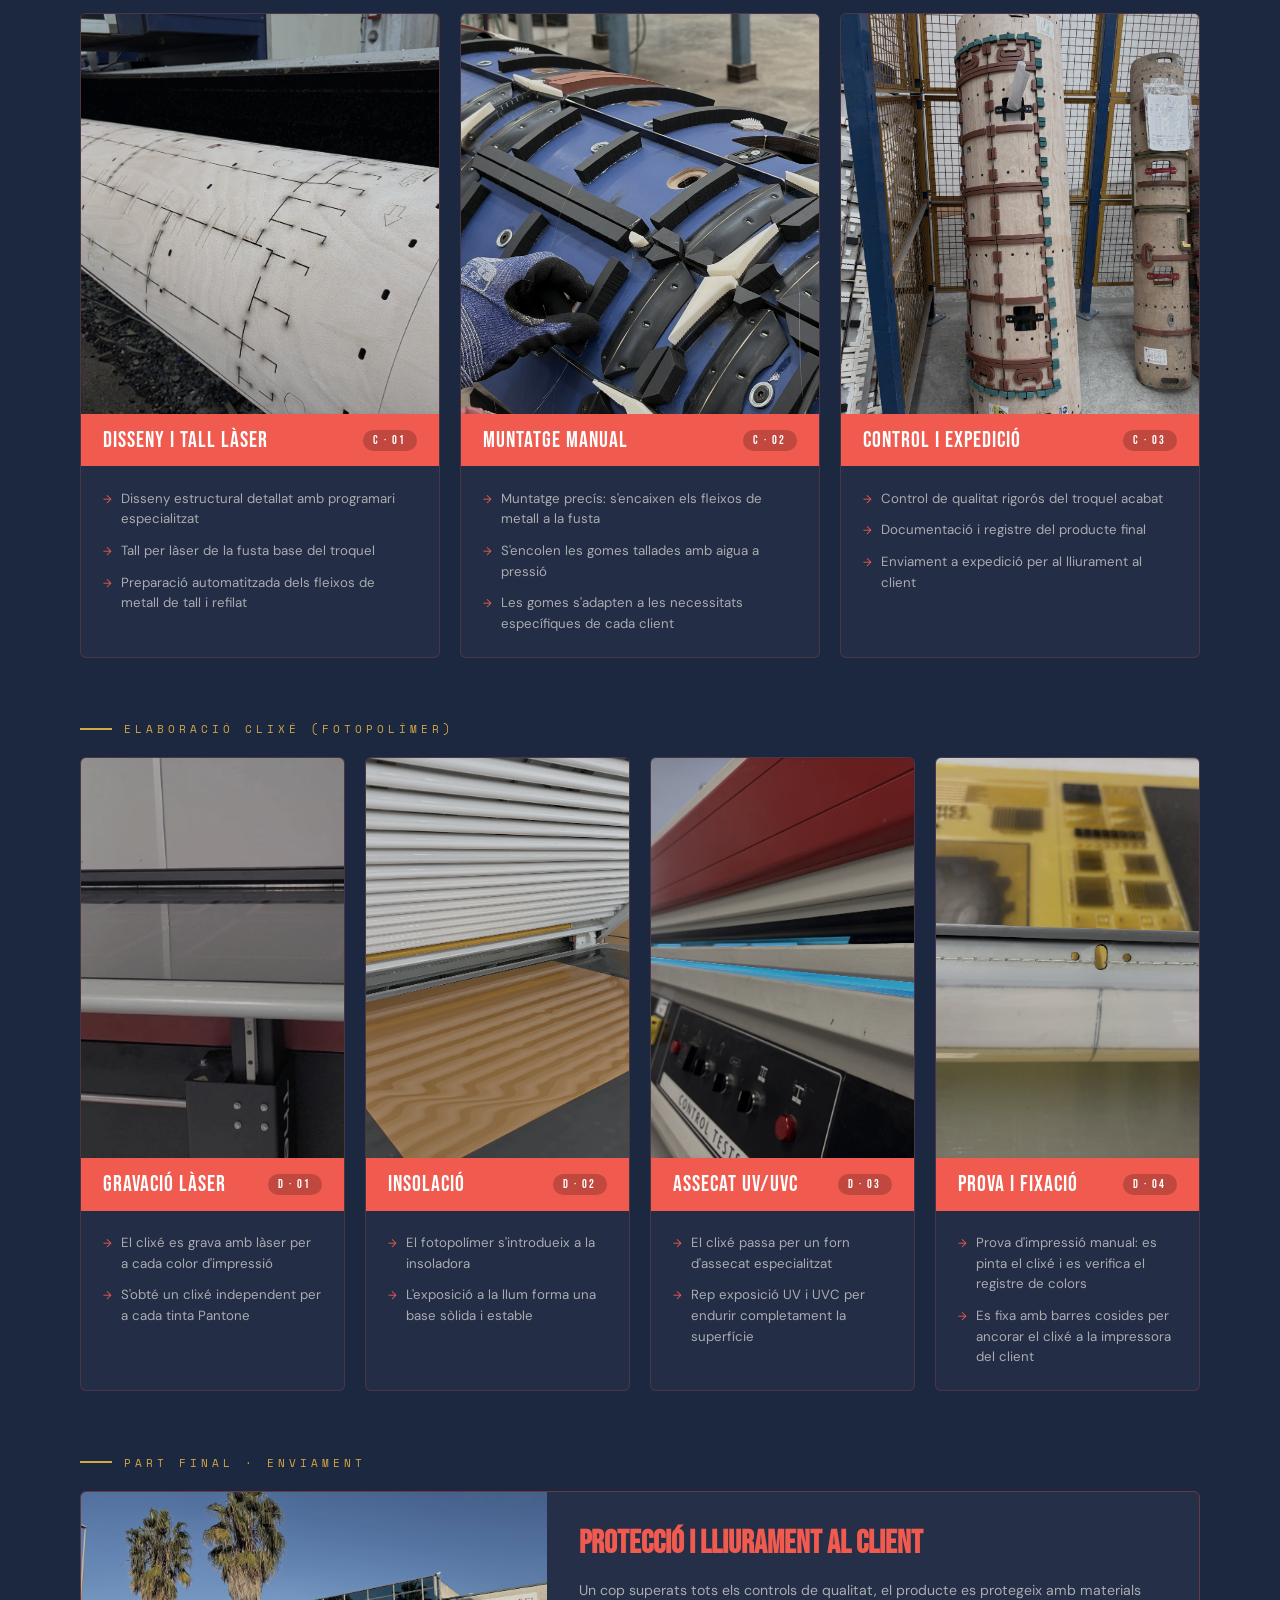
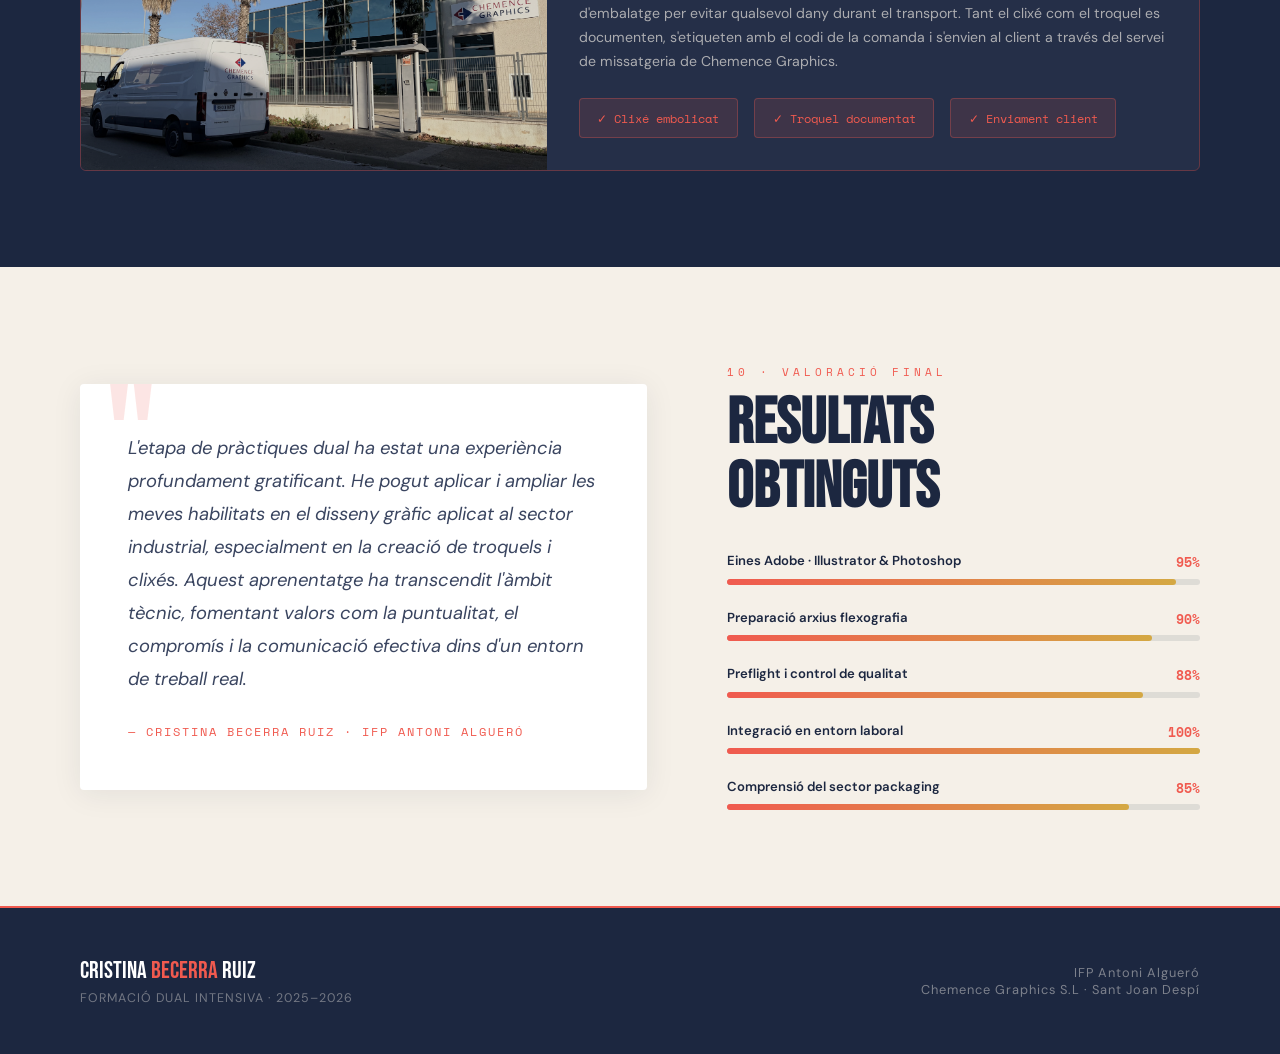
==== commit ec660549: "canvis imatges" ====
--- a/index.html
+++ b/index.html
@@ -1,526 +1,761 @@
-<!DOCTYPE html>
+<!doctype html>
 <html lang="ca">
-<head>
-<meta charset="UTF-8">
-<meta name="viewport" content="width=device-width, initial-scale=1.0">
-<title>Formació Dual Intensiva · Cristina Becerra · Chemence Graphics</title>
-<link rel="preconnect" href="https://fonts.googleapis.com">
-<link href="https://fonts.googleapis.com/css2?family=Bebas+Neue&family=DM+Sans:ital,wght@0,300;0,400;0,500;0,700;1,300&family=Space+Mono:wght@400;700&display=swap" rel="stylesheet">
-<link rel="stylesheet" href="dual_css.css">
-</head>
-<body>
-
-<nav>
-  <div class="nav-logo">CG · Dual</div>
-  <ul class="nav-links">
-    <li><a href="#empresa">Empresa</a></li>
-    <li><a href="#flux">Flux</a></li>
-    <li><a href="#tasques">Tasques</a></li>
-    <li><a href="#aprenentatges">Aprenentatges</a></li>
-    <li><a href="#projecte">Projecte</a></li>
-    <li><a href="#valoracio">Valoració</a></li>
-  </ul>
-</nav>
-
-<div class="scroll-dot">
-  <a href="#empresa" title="Empresa"></a>
-  <a href="#flux" title="Flux"></a>
-  <a href="#tasques" title="Tasques"></a>
-  <a href="#aprenentatges" title="Aprenentatges"></a>
-  <a href="#projecte" title="Projecte"></a>
-  <a href="#valoracio" title="Valoració"></a>
-</div>
-
-<!-- HERO -->
-<section class="hero" id="hero">
-  <div class="hero-text">
-    <div class="hero-tag">Formació Dual Intensiva · 2025–2026</div>
-    <h1>Chemence<br><span>Graphics</span></h1>
-    <p class="hero-sub">Immersió professional en preimpressió i fabricació de clixés i troquels per al sector del packaging.</p>
-    <div class="hero-meta">
-      <div><strong>Cristina Becerra Ruiz</strong>Alumna</div>
-      <div><strong>IFP Antoni Algueró</strong>Centre Formatiu</div>
-      <div><strong>Sant Joan Despí</strong>Empresa</div>
+  <head>
+    <meta charset="UTF-8" />
+    <meta name="viewport" content="width=device-width, initial-scale=1.0" />
+    <title>
+      Formació Dual Intensiva · Cristina Becerra · Chemence Graphics
+    </title>
+    <link rel="preconnect" href="https://fonts.googleapis.com" />
+    <link
+      href="https://fonts.googleapis.com/css2?family=Bebas+Neue&family=DM+Sans:ital,wght@0,300;0,400;0,500;0,700;1,300&family=Space+Mono:wght@400;700&display=swap"
+      rel="stylesheet"
+    />
+    <link rel="stylesheet" href="dual_css.css" />
+  </head>
+  <body id="body">
+    <nav>
+      <div class="nav-logo"><a href="#body">CG · Dual</a></div>
+      <ul class="nav-links">
+        <li><a href="#empresa">Empresa</a></li>
+        <li><a href="#flux">Flux</a></li>
+        <li><a href="#tasques">Tasques</a></li>
+        <li><a href="#aprenentatges">Aprenentatges</a></li>
+        <li><a href="#projecte">Projecte</a></li>
+        <li><a href="#valoracio">Valoració</a></li>
+      </ul>
+    </nav>
+
+    <div class="scroll-dot">
+      <a href="#empresa" title="Empresa"></a>
+      <a href="#flux" title="Flux"></a>
+      <a href="#tasques" title="Tasques"></a>
+      <a href="#aprenentatges" title="Aprenentatges"></a>
+      <a href="#projecte" title="Projecte"></a>
+      <a href="#valoracio" title="Valoració"></a>
     </div>
-  </div>
-  <div class="hero-visual">
-    <div class="hero-badge">
-      <div class="hero-badge-inner">
-        <div class="big-num">35+</div>
-        <div class="big-label">Anys<br>d'experiència</div>
-      </div>
-    </div>
-  </div>
-</section>
-
-<!-- EMPRESA -->
-<section class="empresa" id="empresa">
-  <div class="empresa-grid">
-    <div>
-      <div class="section-label">02 · Dades de l'empresa</div>
-      <h2 class="section-title">Qui és<br>Chemence?</h2>
-      <p class="empresa-desc">Chemence Graphics és la divisió del Grup Chemence especialitzada en preimpressió i producció de clixés i troquels per al sector del packaging. El seu objectiu principal és la innovació tecnològica en flexografia, oferint solucions integrals i assessoria tècnica per optimitzar la imatge impresa de les marques en cartró ondulat i embalatge flexible.</p>
-      <div class="empresa-locations">
-        <h4>Presència internacional</h4>
-        <div class="location-tags">
-          <span class="location-tag">🇪🇸 Espanya</span>
-          <span class="location-tag">🇫🇷 França</span>
-          <span class="location-tag">🇵🇹 Portugal</span>
-          <span class="location-tag">🇬🇧 Regne Unit</span>
-        </div>
-      </div>
-    </div>
-    <div>
-      <div class="empresa-stats">
-        <div class="stat-card">
-          <div class="stat-num">300</div>
-          <div class="stat-label">Treballadors</div>
-        </div>
-        <div class="stat-card">
-          <div class="stat-num">35+</div>
-          <div class="stat-label">Anys d'exp.</div>
-        </div>
-        <div class="stat-card">
-          <div class="stat-num">4</div>
-          <div class="stat-label">Països</div>
-        </div>
-        <div class="stat-card">
-          <div class="stat-num">1</div>
-          <div class="stat-label">Seu BCN</div>
-        </div>
-      </div>
-      <div style="margin-top: 1.5rem; padding: 1.25rem; background: rgba(240,90,79,0.07); border-left: 3px solid var(--coral); border-radius: 2px;">
-        <p style="font-size:.8rem; color: #4A5370; line-height: 1.6;"><strong style="color:var(--coral);">Adreça</strong><br>Carrer de Montilla, nº 5-7<br>Sant Joan Despí, Barcelona</p>
-      </div>
-    </div>
-  </div>
-</section>
-
-<!-- FLUX -->
-<section class="flux" id="flux">
-  <div class="section-label" style="color: rgba(240,90,79,0.7)">04 · Funcionament</div>
-  <h2 class="section-title">Flux de<br>treball</h2>
-  <div class="flux-steps">
-    <div class="flux-step">
-      <div class="step-num">1</div>
-      <div class="step-title">Recepció comanda</div>
-      <div class="step-desc">Codi intern PVCxxxxxxxx assignat</div>
-    </div>
-    <div class="flux-step">
-      <div class="step-num">2</div>
-      <div class="step-title">Assignació responsable</div>
-      <div class="step-desc">Responsable de departament deriva la feina</div>
-    </div>
-    <div class="flux-step">
-      <div class="step-num">3</div>
-      <div class="step-title">Disseny Esbós</div>
-      <div class="step-desc">Dissenyador crea el disseny inicial</div>
-    </div>
-    <div class="flux-step">
-      <div class="step-num">4</div>
-      <div class="step-title">1a Revisió</div>
-      <div class="step-desc">Control de qualitat intern</div>
-    </div>
-    <div class="flux-step">
-      <div class="step-num">5</div>
-      <div class="step-title">Aprovació client</div>
-      <div class="step-desc">Client revisa i aprova el disseny</div>
-    </div>
-  </div>
-  <div class="flux-steps" style="margin-top:3rem;">
-    <div class="flux-step">
-      <div class="step-num">6</div>
-      <div class="step-title">Reassignació</div>
-      <div class="step-desc">Nova assignació a dissenyador per clixé</div>
-    </div>
-    <div class="flux-step">
-      <div class="step-num">7</div>
-      <div class="step-title">Arxiu clixé</div>
-      <div class="step-desc">Preparació tècnica del fitxer</div>
-    </div>
-    <div class="flux-step">
-      <div class="step-num">8</div>
-      <div class="step-title">2a Revisió</div>
-      <div class="step-desc">Controller verifica la comanda</div>
-    </div>
-    <div class="flux-step">
-      <div class="step-num">9</div>
-      <div class="step-title">Producció</div>
-      <div class="step-desc">Fabricació del clixé i troquel</div>
-    </div>
-    <div class="flux-step">
-      <div class="step-num">10</div>
-      <div class="step-title">Enviament</div>
-      <div class="step-desc">Lliurament de la comanda al client</div>
-    </div>
-  </div>
-</section>
-
-<!-- TASQUES -->
-<section class="tasques" id="tasques">
-  <div class="section-label">05 · Tasques realitzades</div>
-  <h2 class="section-title">Les meves<br>funcions</h2>
-  <div class="tasques-grid">
-    <div class="tasca-card">
-      <div class="tasca-icon">📐</div>
-      <h3>Dibuix de troquels</h3>
-      <p>Anàlisi d'informes tècnics i dibuix geomètric de troquels en Adobe Illustrator, adaptant l'art final del client al traçat tècnic respectant mides i estructura visual.</p>
-    </div>
-    <div class="tasca-card">
-      <div class="tasca-icon">🎨</div>
-      <h3>Gestió de colors</h3>
-      <p>Comprovació de tintes Pantone, verificació de lineatures, conversió de modes de color i aplicació de trapping per evitar filets blancs en la impressió.</p>
-    </div>
-    <div class="tasca-card">
-      <div class="tasca-icon">🔍</div>
-      <h3>Preflight i qualitat</h3>
-      <p>Procés de Preflight per verificar la viabilitat dels arxius, gestió de tintes Pantone i col·locació de segells de traçabilitat del client i de Chemence.</p>
-    </div>
-    <div class="tasca-card">
-      <div class="tasca-icon">🖼</div>
-      <h3>Retoc fotogràfic industrial</h3>
-      <p>Tractament avançat d'imatges en Photoshop: ajust del guany de punt i gestió de canals de color per garantir una reproducció cromàtica neta i fidel a estàndards industrials.</p>
-    </div>
-  </div>
-</section>
-
-<!-- APRENENTATGES -->
-<section class="aprenentatges" id="aprenentatges">
-  <div class="section-label">06 · Aprenentatges</div>
-  <h2 class="section-title">Què he après</h2>
-  <div class="aprenen-list">
-    <div class="aprenen-item" data-num="01">
-      <h4>Eines Adobe industrials</h4>
-      <p>Domini d'Illustrator i Photoshop aplicats a la producció industrial de packaging, molt diferent de l'ús creatiu-comercial.</p>
-    </div>
-    <div class="aprenen-item" data-num="02">
-      <h4>Dinàmiques laborals</h4>
-      <p>Integració en un equip real: gestió de temps, comunicació interna i adaptació als processos d'una empresa del sector gràfic.</p>
-    </div>
-    <div class="aprenen-item" data-num="03">
-      <h4>Anàlisi crítica · Preflight</h4>
-      <p>Capacitat de detectar errors tècnics abans de la fabricació per evitar costos i retraballos a la producció.</p>
-    </div>
-    <div class="aprenen-item" data-num="04">
-      <h4>Retoc industrial vs comercial</h4>
-      <p>Comprensió de com la viabilitat tècnica de la impressió sobre cartró condiciona totes les decisions de retoc fotogràfic.</p>
-    </div>
-    <div class="aprenen-item" data-num="05">
-      <h4>Comprensió del client</h4>
-      <p>Habilitat per interpretar les necessitats del client i traduir-les en especificacions tècniques precises per a la producció.</p>
-    </div>
-    <div class="aprenen-item" data-num="06">
-      <h4>Correcció preventiva</h4>
-      <p>Capacitat per anticipar el resultat final en el suport físic i aplicar correccions digitals preventives per garantir qualitat.</p>
-    </div>
-  </div>
-</section>
-
-<!-- OBJECTIUS -->
-<section class="objectius" id="objectius">
-  <div class="section-label">07 · Objectius personals</div>
-  <h2 class="section-title">Objectius<br>Personals</h2>
-  <div class="obj-list">
-    <div class="obj-item">
-      <span class="obj-num">01</span>
-      <p class="obj-text">Comprendre el funcionament del flux de treball dins d'una empresa del sector gràfic.</p>
-    </div>
-    <div class="obj-item">
-      <span class="obj-num">02</span>
-      <p class="obj-text">Integrar-me dins l'equip de treball, adaptant-me a la seva dinàmica, metodologia i processos interns.</p>
-    </div>
-    <div class="obj-item">
-      <span class="obj-num">03</span>
-      <p class="obj-text">Aplicar els coneixements teòrics adquirits durant el cicle formatiu en un entorn real.</p>
-    </div>
-    <div class="obj-item">
-      <span class="obj-num">04</span>
-      <p class="obj-text">Desenvolupar el domini de les eines i processos tècnics de preimpressió i fabricació, especialment en la preparació d'arxius per a impressió.</p>
-    </div>
-    <div class="obj-item">
-      <span class="obj-num">05</span>
-      <p class="obj-text">Aportar valor a l'empresa des del primer moment, amb l'objectiu de consolidar la meva trajectòria professional dins del sector.</p>
-    </div>
-  </div>
-</section>
-
-<!-- PROJECTE -->
-<section class="projecte" id="projecte">
-  <div class="section-label" style="color: rgba(240,90,79,0.7)">09 · Projecte principal</div>
-  <h2 class="section-title">De l'esbós<br>al clixé</h2>
-
-  <!-- GRUP A: Disseny Esbós -->
-  <div class="proj-group">
-    <div class="proj-group-label">Disseny Esbós</div>
-    <div class="proj-grid-3">
-
-      <div class="phase-card">
-        <img class="phase-img" src="img/caja.webp" alt="Troquel packaging" loading="lazy">
-        <div class="phase-head">
-          Obertura del troquel
-          <span class="phase-num">A · 01</span>
-        </div>
-        <div class="phase-body">
-          <ul>
-            <li>Obro el troquel proporcionat per l'equip de dissenyadors</li>
-            <li>En cas de no disposar-ne, el dibuixo jo mateixa i afegeixo les cotes</li>
-            <li>Adapto el disseny al troquel respectant les seves mides i estructura visual</li>
-          </ul>
-        </div>
-      </div>
-
-      <div class="phase-card">
-        <img class="phase-img" src="img/colors.webp" alt="Pantone colors" loading="lazy">
-        <div class="phase-head">
-          Colors i trapping
-          <span class="phase-num">A · 02</span>
-        </div>
-        <div class="phase-body">
-          <ul>
-            <li>Comprovo que els colors coincideixen amb els indicats a l'informe tècnic</li>
-            <li>Verifico les lineatures de cada tinta Pantone</li>
-            <li>Aplico trapping on es toquen tintes diferents per evitar filets blancs</li>
-          </ul>
-        </div>
-      </div>
-
-      <div class="phase-card">
-        <img class="phase-img" src="img/shapes.webp" alt="Segells i shapes packaging" loading="lazy">
-        <div class="phase-head">
-          Shapes i segells
-          <span class="phase-num">A · 03</span>
-        </div>
-        <div class="phase-body">
-          <ul>
-            <li>Col·loco els shapes: zones reservades per encolar la capsa</li>
-            <li>Ubico els segells del client i els de Chemence</li>
-            <li>Localitzo amb exactitud on plega la capsa per que els segells no siguin visibles quan estigui tancada</li>
-          </ul>
-        </div>
-      </div>
-
-    </div>
-  </div>
-
-  <!-- GRUP B: Disseny Clixé -->
-  <div class="proj-group">
-    <div class="proj-group-label">Disseny Clixé</div>
-    <div class="proj-grid-2">
-
-      <div class="phase-card">
-        <img class="phase-img" src="img/clixe1.webp" alt="Disseny arxiu Illustrator" loading="lazy">
-        <div class="phase-head">
-          Preparació de l'arxiu
-          <span class="phase-num">B · 01</span>
-        </div>
-        <div class="phase-body">
-          <ul>
-            <li>Recupero l'esbós aprovat pel client un cop confirmat</li>
-            <li>Col·loco el troquel a la plantilla de clixés</li>
-            <li>Distribueixo el disseny a la capa Artwork en totes les poses que demana el client</li>
-            <li>Calculo la deflacció i l'alçada màxima de la màquina impressora</li>
-          </ul>
-        </div>
-      </div>
-
-      <div class="phase-card">
-        <img class="phase-img" src="img/clixe2.webp" alt="Maquinaria flexografia" loading="lazy">
-        <div class="phase-head">
-          Paràmetres tècnics
-          <span class="phase-num">B · 02</span>
-        </div>
-        <div class="phase-body">
-          <ul>
-            <li>Aplico la deflacció (%) calculada per a cada tipus de fotopolímer</li>
-            <li>Configuro l'alçada màxima (mm de barres) de la impressora del client</li>
-            <li>Verifico que les mesures generals i les poses respecten els marges de la plantilla</li>
-          </ul>
-        </div>
-      </div>
-
-    </div>
-  </div>
-
-  <!-- GRUP C: Elaboració Encuny -->
-  <div class="proj-group">
-    <div class="proj-group-label">Elaboració Encuny (Troquel)</div>
-    <div class="proj-grid-3">
-
-      <div class="phase-card">
-        <img class="phase-img" src="img/encuny1.webp" alt="Tall làser fusta troquel" loading="lazy">
-        <div class="phase-head">
-          Disseny i tall làser
-          <span class="phase-num">C · 01</span>
-        </div>
-        <div class="phase-body">
-          <ul>
-            <li>Disseny estructural detallat amb programari especialitzat</li>
-            <li>Tall per làser de la fusta base del troquel</li>
-            <li>Preparació automatitzada dels fleixos de metall de tall i refilat</li>
-          </ul>
-        </div>
-      </div>
-
-      <div class="phase-card">
-        <img class="phase-img" src="img/encuny2.webp" alt="Muntatge manual troquel" loading="lazy">
-        <div class="phase-head">
-          Muntatge manual
-          <span class="phase-num">C · 02</span>
-        </div>
-        <div class="phase-body">
-          <ul>
-            <li>Muntatge precís: s'encaixen els fleixos de metall a la fusta</li>
-            <li>S'encolen les gomes tallades amb aigua a pressió</li>
-            <li>Les gomes s'adapten a les necessitats específiques de cada client</li>
-          </ul>
-        </div>
-      </div>
-
-      <div class="phase-card">
-        <img class="phase-img" src="img/encuny3.webp" alt="Control qualitat troquel" loading="lazy">
-        <div class="phase-head">
-          Control i expedició
-          <span class="phase-num">C · 03</span>
-        </div>
-        <div class="phase-body">
-          <ul>
-            <li>Control de qualitat rigorós del troquel acabat</li>
-            <li>Documentació i registre del producte final</li>
-            <li>Enviament a expedició per al lliurament al client</li>
-          </ul>
-        </div>
-      </div>
-
-    </div>
-  </div>
-
-  <!-- GRUP D: Elaboració Clixé -->
-  <div class="proj-group">
-    <div class="proj-group-label">Elaboració Clixé (Fotopolímer)</div>
-    <div class="proj-grid-4">
-
-      <div class="phase-card">
-        <img class="phase-img" src="img/laser.webp" alt="Gravació làser clixé" loading="lazy">
-        <div class="phase-head">
-          Gravació làser
-          <span class="phase-num">D · 01</span>
-        </div>
-        <div class="phase-body">
-          <ul>
-            <li>El clixé es grava amb làser per a cada color d'impressió</li>
-            <li>S'obté un clixé independent per a cada tinta Pantone</li>
-          </ul>
-        </div>
-      </div>
-
-      <div class="phase-card">
-        <img class="phase-img" src="img/insoladora.webp" alt="Insoladora fotopolimer" loading="lazy">
-        <div class="phase-head">
-          Insolació
-          <span class="phase-num">D · 02</span>
-        </div>
-        <div class="phase-body">
-          <ul>
-            <li>El fotopolímer s'introdueix a la insoladora</li>
-            <li>L'exposició a la llum forma una base sòlida i estable</li>
-          </ul>
-        </div>
-      </div>
-
-      <div class="phase-card">
-        <img class="phase-img" src="img/forn.webp" alt="Forn assecat UV clixé" loading="lazy">
-        <div class="phase-head">
-          Assecat UV/UVC
-          <span class="phase-num">D · 03</span>
-        </div>
-        <div class="phase-body">
-          <ul>
-            <li>El clixé passa per un forn d'assecat especialitzat</li>
-            <li>Rep exposició UV i UVC per endurir completament la superfície</li>
-          </ul>
-        </div>
-      </div>
-
-      <div class="phase-card">
-        <img class="phase-img" src="img/cosit.webp" alt="Prova impressió clixé" loading="lazy">
-        <div class="phase-head">
-          Prova i fixació
-          <span class="phase-num">D · 04</span>
-        </div>
-        <div class="phase-body">
-          <ul>
-            <li>Prova d'impressió manual: es pinta el clixé i es verifica el registre de colors</li>
-            <li>Es fixa amb barres cosides per ancorar el clixé a la impressora del client</li>
-          </ul>
-        </div>
-      </div>
-
-    </div>
-  </div>
-
-  <!-- GRUP E: Part final -->
-  <div class="proj-group">
-    <div class="proj-group-label">Part Final · Enviament</div>
-    <div class="phase-final">
-      <img class="phase-final-img" src="img/client.webp" alt="Furgoneta enviament Chemence" loading="lazy">
-      <div class="phase-final-body">
-        <h3>Protecció i lliurament al client</h3>
-        <p>Un cop superats tots els controls de qualitat, el producte es protegeix amb materials d'embalatge per evitar qualsevol dany durant el transport. Tant el clixé com el troquel es documenten, s'etiqueten amb el codi de la comanda i s'envien al client a través del servei de missatgeria de Chemence Graphics.</p>
-        <div style="margin-top: 1.5rem; display: flex; gap: 1rem; flex-wrap: wrap;">
-          <div style="background: rgba(240,90,79,0.12); border: 1px solid rgba(240,90,79,0.3); border-radius: 4px; padding: .6rem 1.1rem; font-size: .78rem; color: var(--coral); font-family: 'Space Mono', monospace;">✓ Clixé embolicat</div>
-          <div style="background: rgba(240,90,79,0.12); border: 1px solid rgba(240,90,79,0.3); border-radius: 4px; padding: .6rem 1.1rem; font-size: .78rem; color: var(--coral); font-family: 'Space Mono', monospace;">✓ Troquel documentat</div>
-          <div style="background: rgba(240,90,79,0.12); border: 1px solid rgba(240,90,79,0.3); border-radius: 4px; padding: .6rem 1.1rem; font-size: .78rem; color: var(--coral); font-family: 'Space Mono', monospace;">✓ Enviament client</div>
-        </div>
-      </div>
-    </div>
-  </div>
-
-</section>
-
-<!-- VALORACIÓ -->
-<section class="valoracio" id="valoracio">
-  <div class="val-quote">
-    <p>L'etapa de pràctiques dual ha estat una experiència profundament gratificant. He pogut aplicar i ampliar les meves habilitats en el disseny gràfic aplicat al sector industrial, especialment en la creació de troquels i clixés. Aquest aprenentatge ha transcendit l'àmbit tècnic, fomentant valors com la puntualitat, el compromís i la comunicació efectiva dins d'un entorn de treball real.</p>
-    <p class="val-author">— Cristina Becerra Ruiz · IFP Antoni Algueró</p>
-  </div>
-  <div>
-    <div class="section-label">10 · Valoració final</div>
-    <h2 class="section-title">Resultats<br>obtinguts</h2>
-    <div class="val-metrics">
-      <div class="metric-bar">
-        <div class="metric-label">Eines Adobe · Illustrator & Photoshop <span>95%</span></div>
-        <div class="bar-bg"><div class="bar-fill" style="width:95%"></div></div>
-      </div>
-      <div class="metric-bar">
-        <div class="metric-label">Preparació arxius flexografia <span>90%</span></div>
-        <div class="bar-bg"><div class="bar-fill" style="width:90%; animation-delay:.1s"></div></div>
-      </div>
-      <div class="metric-bar">
-        <div class="metric-label">Preflight i control de qualitat <span>88%</span></div>
-        <div class="bar-bg"><div class="bar-fill" style="width:88%; animation-delay:.2s"></div></div>
-      </div>
-      <div class="metric-bar">
-        <div class="metric-label">Integració en entorn laboral <span>100%</span></div>
-        <div class="bar-bg"><div class="bar-fill" style="width:100%; animation-delay:.3s"></div></div>
-      </div>
-      <div class="metric-bar">
-        <div class="metric-label">Comprensió del sector packaging <span>85%</span></div>
-        <div class="bar-bg"><div class="bar-fill" style="width:85%; animation-delay:.4s"></div></div>
-      </div>
-    </div>
-  </div>
-</section>
-
-<footer>
-  <div>
-    <div class="footer-brand">Cristina <span>Becerra</span> Ruiz</div>
-    <p style="color: rgba(245,240,232,0.4); font-size:.78rem; margin-top:.3rem; letter-spacing:1px;">FORMACIÓ DUAL INTENSIVA · 2025–2026</p>
-  </div>
-  <div class="footer-info">
-    <p>IFP Antoni Algueró</p>
-    <p>Chemence Graphics S.L · Sant Joan Despí</p>
-  </div>
-</footer>
-
-</body>
+
+    <!-- HERO -->
+    <section class="hero" id="hero">
+      <div class="hero-text">
+        <div class="hero-tag">Formació Dual Intensiva · 2025–2026</div>
+        <h1>Chemence<br /><span>Graphics</span></h1>
+        <p class="hero-sub">
+          Immersió professional en preimpressió i fabricació de clixés i
+          troquels per al sector del packaging.
+        </p>
+        <div class="hero-meta">
+          <div><strong>Cristina Becerra Ruiz</strong>Alumna</div>
+          <div><strong>IFP Antoni Algueró</strong>Centre Formatiu</div>
+          <div><strong>Sant Joan Despí</strong>Empresa</div>
+        </div>
+      </div>
+      <div class="hero-visual">
+        <div class="hero-badge">
+          <div class="hero-badge-inner">
+            <div class="big-num">35+</div>
+            <div class="big-label">Anys<br />d'experiència</div>
+          </div>
+        </div>
+      </div>
+    </section>
+
+    <!-- EMPRESA -->
+    <section class="empresa" id="empresa">
+      <div class="empresa-grid">
+        <div>
+          <div class="section-label">02 · Dades de l'empresa</div>
+          <h2 class="section-title">Qui és<br />Chemence?</h2>
+          <p class="empresa-desc">
+            Chemence Graphics és la divisió del Grup Chemence especialitzada en
+            preimpressió i producció de clixés i troquels per al sector del
+            packaging. El seu objectiu principal és la innovació tecnològica en
+            flexografia, oferint solucions integrals i assessoria tècnica per
+            optimitzar la imatge impresa de les marques en cartró ondulat i
+            embalatge flexible.
+          </p>
+          <div class="empresa-locations">
+            <h4>Presència internacional</h4>
+            <div class="location-tags">
+              <span class="location-tag">🇪🇸 Espanya</span>
+              <span class="location-tag">🇫🇷 França</span>
+              <span class="location-tag">🇵🇹 Portugal</span>
+              <span class="location-tag">🇬🇧 Regne Unit</span>
+            </div>
+          </div>
+        </div>
+        <div>
+          <div class="empresa-stats">
+            <div class="stat-card">
+              <div class="stat-num">300</div>
+              <div class="stat-label">Treballadors</div>
+            </div>
+            <div class="stat-card">
+              <div class="stat-num">35+</div>
+              <div class="stat-label">Anys d'exp.</div>
+            </div>
+            <div class="stat-card">
+              <div class="stat-num">4</div>
+              <div class="stat-label">Països</div>
+            </div>
+            <div class="stat-card">
+              <div class="stat-num">1</div>
+              <div class="stat-label">Seu BCN</div>
+            </div>
+          </div>
+          <div
+            style="
+              margin-top: 1.5rem;
+              padding: 1.25rem;
+              background: rgba(240, 90, 79, 0.07);
+              border-left: 3px solid var(--coral);
+              border-radius: 2px;
+            "
+          >
+            <p style="font-size: 0.8rem; color: #4a5370; line-height: 1.6">
+              <strong style="color: var(--coral)">Adreça</strong><br />Carrer de
+              Montilla, nº 5-7<br />Sant Joan Despí, Barcelona
+            </p>
+          </div>
+        </div>
+      </div>
+    </section>
+
+    <!-- FLUX -->
+    <section class="flux" id="flux">
+      <div class="section-label" style="color: rgba(240, 90, 79, 0.7)">
+        04 · Funcionament
+      </div>
+      <h2 class="section-title">Flux de<br />treball</h2>
+      <div class="flux-steps">
+        <div class="flux-step">
+          <div class="step-num">1</div>
+          <div class="step-title">Recepció comanda</div>
+          <div class="step-desc">Codi intern PVCxxxxxxxx assignat</div>
+        </div>
+        <div class="flux-step">
+          <div class="step-num">2</div>
+          <div class="step-title">Assignació responsable</div>
+          <div class="step-desc">
+            Responsable de departament deriva la feina
+          </div>
+        </div>
+        <div class="flux-step">
+          <div class="step-num">3</div>
+          <div class="step-title">Disseny Esbós</div>
+          <div class="step-desc">Dissenyador crea el disseny inicial</div>
+        </div>
+        <div class="flux-step">
+          <div class="step-num">4</div>
+          <div class="step-title">1a Revisió</div>
+          <div class="step-desc">Control de qualitat intern</div>
+        </div>
+        <div class="flux-step">
+          <div class="step-num">5</div>
+          <div class="step-title">Aprovació client</div>
+          <div class="step-desc">Client revisa i aprova el disseny</div>
+        </div>
+      </div>
+      <div class="flux-steps" style="margin-top: 3rem">
+        <div class="flux-step">
+          <div class="step-num">6</div>
+          <div class="step-title">Reassignació</div>
+          <div class="step-desc">Nova assignació a dissenyador per clixé</div>
+        </div>
+        <div class="flux-step">
+          <div class="step-num">7</div>
+          <div class="step-title">Arxiu clixé</div>
+          <div class="step-desc">Preparació tècnica del fitxer</div>
+        </div>
+        <div class="flux-step">
+          <div class="step-num">8</div>
+          <div class="step-title">2a Revisió</div>
+          <div class="step-desc">Controller verifica la comanda</div>
+        </div>
+        <div class="flux-step">
+          <div class="step-num">9</div>
+          <div class="step-title">Producció</div>
+          <div class="step-desc">Fabricació del clixé i troquel</div>
+        </div>
+        <div class="flux-step">
+          <div class="step-num">10</div>
+          <div class="step-title">Enviament</div>
+          <div class="step-desc">Lliurament de la comanda al client</div>
+        </div>
+      </div>
+    </section>
+
+    <!-- TASQUES -->
+    <section class="tasques" id="tasques">
+      <div class="section-label">05 · Tasques realitzades</div>
+      <h2 class="section-title">Les meves<br />funcions</h2>
+      <div class="tasques-grid">
+        <div class="tasca-card">
+          <div class="tasca-icon">📐</div>
+          <h3>Dibuix de troquels</h3>
+          <p>
+            Anàlisi d'informes tècnics i dibuix geomètric de troquels en Adobe
+            Illustrator, adaptant l'art final del client al traçat tècnic
+            respectant mides i estructura visual.
+          </p>
+        </div>
+        <div class="tasca-card">
+          <div class="tasca-icon">🎨</div>
+          <h3>Gestió de colors</h3>
+          <p>
+            Comprovació de tintes Pantone, verificació de lineatures, conversió
+            de modes de color i aplicació de trapping per evitar filets blancs
+            en la impressió.
+          </p>
+        </div>
+        <div class="tasca-card">
+          <div class="tasca-icon">🔍</div>
+          <h3>Preflight i qualitat</h3>
+          <p>
+            Procés de Preflight per verificar la viabilitat dels arxius, gestió
+            de tintes Pantone i col·locació de segells de traçabilitat del
+            client i de Chemence.
+          </p>
+        </div>
+        <div class="tasca-card">
+          <div class="tasca-icon">🖼</div>
+          <h3>Retoc fotogràfic industrial</h3>
+          <p>
+            Tractament avançat d'imatges en Photoshop: ajust del guany de punt i
+            gestió de canals de color per garantir una reproducció cromàtica
+            neta i fidel a estàndards industrials.
+          </p>
+        </div>
+      </div>
+    </section>
+
+    <!-- APRENENTATGES -->
+    <section class="aprenentatges" id="aprenentatges">
+      <div class="section-label">06 · Aprenentatges</div>
+      <h2 class="section-title">Què he après</h2>
+      <div class="aprenen-list">
+        <div class="aprenen-item" data-num="01">
+          <h4>Eines Adobe industrials</h4>
+          <p>
+            Domini d'Illustrator i Photoshop aplicats a la producció industrial
+            de packaging, molt diferent de l'ús creatiu-comercial.
+          </p>
+        </div>
+        <div class="aprenen-item" data-num="02">
+          <h4>Dinàmiques laborals</h4>
+          <p>
+            Integració en un equip real: gestió de temps, comunicació interna i
+            adaptació als processos d'una empresa del sector gràfic.
+          </p>
+        </div>
+        <div class="aprenen-item" data-num="03">
+          <h4>Anàlisi crítica · Preflight</h4>
+          <p>
+            Capacitat de detectar errors tècnics abans de la fabricació per
+            evitar costos i retraballos a la producció.
+          </p>
+        </div>
+        <div class="aprenen-item" data-num="04">
+          <h4>Retoc industrial vs comercial</h4>
+          <p>
+            Comprensió de com la viabilitat tècnica de la impressió sobre cartró
+            condiciona totes les decisions de retoc fotogràfic.
+          </p>
+        </div>
+        <div class="aprenen-item" data-num="05">
+          <h4>Comprensió del client</h4>
+          <p>
+            Habilitat per interpretar les necessitats del client i traduir-les
+            en especificacions tècniques precises per a la producció.
+          </p>
+        </div>
+        <div class="aprenen-item" data-num="06">
+          <h4>Correcció preventiva</h4>
+          <p>
+            Capacitat per anticipar el resultat final en el suport físic i
+            aplicar correccions digitals preventives per garantir qualitat.
+          </p>
+        </div>
+      </div>
+    </section>
+
+    <!-- OBJECTIUS -->
+    <section class="objectius" id="objectius">
+      <div class="section-label">07 · Objectius personals</div>
+      <h2 class="section-title">Objectius<br />Personals</h2>
+      <div class="obj-list">
+        <div class="obj-item">
+          <span class="obj-num">01</span>
+          <p class="obj-text">
+            Comprendre el funcionament del flux de treball dins d'una empresa
+            del sector gràfic.
+          </p>
+        </div>
+        <div class="obj-item">
+          <span class="obj-num">02</span>
+          <p class="obj-text">
+            Integrar-me dins l'equip de treball, adaptant-me a la seva dinàmica,
+            metodologia i processos interns.
+          </p>
+        </div>
+        <div class="obj-item">
+          <span class="obj-num">03</span>
+          <p class="obj-text">
+            Aplicar els coneixements teòrics adquirits durant el cicle formatiu
+            en un entorn real.
+          </p>
+        </div>
+        <div class="obj-item">
+          <span class="obj-num">04</span>
+          <p class="obj-text">
+            Desenvolupar el domini de les eines i processos tècnics de
+            preimpressió i fabricació, especialment en la preparació d'arxius
+            per a impressió.
+          </p>
+        </div>
+        <div class="obj-item">
+          <span class="obj-num">05</span>
+          <p class="obj-text">
+            Aportar valor a l'empresa des del primer moment, amb l'objectiu de
+            consolidar la meva trajectòria professional dins del sector.
+          </p>
+        </div>
+      </div>
+    </section>
+
+    <!-- PROJECTE -->
+    <section class="projecte" id="projecte">
+      <div class="section-label" style="color: rgba(240, 90, 79, 0.7)">
+        09 · Projecte principal
+      </div>
+      <h2 class="section-title">De l'esbós<br />al clixé</h2>
+
+      <!-- GRUP A: Disseny Esbós -->
+      <div class="proj-group">
+        <div class="proj-group-label">Disseny Esbós</div>
+        <div class="proj-grid-3">
+          <div class="phase-card">
+            <img
+              class="phase-img"
+              src="img/caja.webp"
+              alt="Troquel packaging"
+              loading="lazy"
+            />
+            <div class="phase-head">
+              Obertura del troquel
+              <span class="phase-num">A · 01</span>
+            </div>
+            <div class="phase-body">
+              <ul>
+                <li>
+                  Obro el troquel proporcionat per l'equip de dissenyadors
+                </li>
+                <li>
+                  En cas de no disposar-ne, el dibuixo jo mateixa i afegeixo les
+                  cotes
+                </li>
+                <li>
+                  Adapto el disseny al troquel respectant les seves mides i
+                  estructura visual
+                </li>
+              </ul>
+            </div>
+          </div>
+
+          <div class="phase-card">
+            <img
+              class="phase-img-trapping"
+              src="img/colors.webp"
+              alt="Pantone colors"
+              loading="lazy"
+            />
+            <div class="phase-head">
+              Colors i trapping
+              <span class="phase-num">A · 02</span>
+            </div>
+            <div class="phase-body">
+              <ul>
+                <li>
+                  Comprovo que els colors coincideixen amb els indicats a
+                  l'informe tècnic
+                </li>
+                <li>Verifico les lineatures de cada tinta Pantone</li>
+                <li>
+                  Aplico trapping on es toquen tintes diferents per evitar
+                  filets blancs
+                </li>
+              </ul>
+            </div>
+          </div>
+
+          <div class="phase-card">
+            <img
+              class="phase-img"
+              src="img/shapes.webp"
+              alt="Segells i shapes packaging"
+              loading="lazy"
+            />
+            <div class="phase-head">
+              Shapes i segells
+              <span class="phase-num">A · 03</span>
+            </div>
+            <div class="phase-body">
+              <ul>
+                <li>
+                  Col·loco els shapes: zones reservades per encolar la capsa
+                </li>
+                <li>Ubico els segells del client i els de Chemence</li>
+                <li>
+                  Localitzo amb exactitud on plega la capsa per que els segells
+                  no siguin visibles quan estigui tancada
+                </li>
+              </ul>
+            </div>
+          </div>
+        </div>
+      </div>
+
+      <!-- GRUP B: Disseny Clixé -->
+      <div class="proj-group">
+        <div class="proj-group-label">Disseny Clixé</div>
+        <div class="proj-grid-2">
+          <div class="phase-card">
+            <img
+              class="phase-img"
+              src="img/clixe1.webp"
+              alt="Disseny arxiu Illustrator"
+              loading="lazy"
+            />
+            <div class="phase-head">
+              Preparació de l'arxiu
+              <span class="phase-num">B · 01</span>
+            </div>
+            <div class="phase-body">
+              <ul>
+                <li>Recupero l'esbós aprovat pel client un cop confirmat</li>
+                <li>Col·loco el troquel a la plantilla de clixés</li>
+                <li>
+                  Distribueixo el disseny a la capa Artwork en totes les poses
+                  que demana el client
+                </li>
+                <li>
+                  Calculo la deflacció i l'alçada màxima de la màquina
+                  impressora
+                </li>
+              </ul>
+            </div>
+          </div>
+
+          <div class="phase-card">
+            <img
+              class="phase-img"
+              src="img/clixe2.webp"
+              alt="Maquinaria flexografia"
+              loading="lazy"
+            />
+            <div class="phase-head">
+              Paràmetres tècnics
+              <span class="phase-num">B · 02</span>
+            </div>
+            <div class="phase-body">
+              <ul>
+                <li>
+                  Aplico la deflacció (%) calculada per a cada tipus de
+                  fotopolímer
+                </li>
+                <li>
+                  Configuro l'alçada màxima (mm de barres) de la impressora del
+                  client
+                </li>
+                <li>
+                  Verifico que les mesures generals i les poses respecten els
+                  marges de la plantilla
+                </li>
+              </ul>
+            </div>
+          </div>
+        </div>
+      </div>
+
+      <!-- GRUP C: Elaboració Encuny -->
+      <div class="proj-group">
+        <div class="proj-group-label">Elaboració Encuny (Troquel)</div>
+        <div class="proj-grid-3">
+          <div class="phase-card">
+            <img
+              class="phase-img"
+              src="img/encuny1.webp"
+              alt="Tall làser fusta troquel"
+              loading="lazy"
+            />
+            <div class="phase-head">
+              Disseny i tall làser
+              <span class="phase-num">C · 01</span>
+            </div>
+            <div class="phase-body">
+              <ul>
+                <li>
+                  Disseny estructural detallat amb programari especialitzat
+                </li>
+                <li>Tall per làser de la fusta base del troquel</li>
+                <li>
+                  Preparació automatitzada dels fleixos de metall de tall i
+                  refilat
+                </li>
+              </ul>
+            </div>
+          </div>
+
+          <div class="phase-card">
+            <img
+              class="phase-img"
+              src="img/encuny2.webp"
+              alt="Muntatge manual troquel"
+              loading="lazy"
+            />
+            <div class="phase-head">
+              Muntatge manual
+              <span class="phase-num">C · 02</span>
+            </div>
+            <div class="phase-body">
+              <ul>
+                <li>
+                  Muntatge precís: s'encaixen els fleixos de metall a la fusta
+                </li>
+                <li>S'encolen les gomes tallades amb aigua a pressió</li>
+                <li>
+                  Les gomes s'adapten a les necessitats específiques de cada
+                  client
+                </li>
+              </ul>
+            </div>
+          </div>
+
+          <div class="phase-card">
+            <img
+              class="phase-img"
+              src="img/encuny3.webp"
+              alt="Control qualitat troquel"
+              loading="lazy"
+            />
+            <div class="phase-head">
+              Control i expedició
+              <span class="phase-num">C · 03</span>
+            </div>
+            <div class="phase-body">
+              <ul>
+                <li>Control de qualitat rigorós del troquel acabat</li>
+                <li>Documentació i registre del producte final</li>
+                <li>Enviament a expedició per al lliurament al client</li>
+              </ul>
+            </div>
+          </div>
+        </div>
+      </div>
+
+      <!-- GRUP D: Elaboració Clixé -->
+      <div class="proj-group">
+        <div class="proj-group-label">Elaboració Clixé (Fotopolímer)</div>
+        <div class="proj-grid-4">
+          <div class="phase-card">
+            <img
+              class="phase-img"
+              src="img/laser.webp"
+              alt="Gravació làser clixé"
+              loading="lazy"
+            />
+            <div class="phase-head">
+              Gravació làser
+              <span class="phase-num">D · 01</span>
+            </div>
+            <div class="phase-body">
+              <ul>
+                <li>
+                  El clixé es grava amb làser per a cada color d'impressió
+                </li>
+                <li>S'obté un clixé independent per a cada tinta Pantone</li>
+              </ul>
+            </div>
+          </div>
+
+          <div class="phase-card">
+            <img
+              class="phase-img"
+              src="img/insoladora.webp"
+              alt="Insoladora fotopolimer"
+              loading="lazy"
+            />
+            <div class="phase-head">
+              Insolació
+              <span class="phase-num">D · 02</span>
+            </div>
+            <div class="phase-body">
+              <ul>
+                <li>El fotopolímer s'introdueix a la insoladora</li>
+                <li>L'exposició a la llum forma una base sòlida i estable</li>
+              </ul>
+            </div>
+          </div>
+
+          <div class="phase-card">
+            <img
+              class="phase-img"
+              src="img/forn.webp"
+              alt="Forn assecat UV clixé"
+              loading="lazy"
+            />
+            <div class="phase-head">
+              Assecat UV/UVC
+              <span class="phase-num">D · 03</span>
+            </div>
+            <div class="phase-body">
+              <ul>
+                <li>El clixé passa per un forn d'assecat especialitzat</li>
+                <li>
+                  Rep exposició UV i UVC per endurir completament la superfície
+                </li>
+              </ul>
+            </div>
+          </div>
+
+          <div class="phase-card">
+            <img
+              class="phase-img"
+              src="img/cosit.webp"
+              alt="Prova impressió clixé"
+              loading="lazy"
+            />
+            <div class="phase-head">
+              Prova i fixació
+              <span class="phase-num">D · 04</span>
+            </div>
+            <div class="phase-body">
+              <ul>
+                <li>
+                  Prova d'impressió manual: es pinta el clixé i es verifica el
+                  registre de colors
+                </li>
+                <li>
+                  Es fixa amb barres cosides per ancorar el clixé a la
+                  impressora del client
+                </li>
+              </ul>
+            </div>
+          </div>
+        </div>
+      </div>
+
+      <!-- GRUP E: Part final -->
+      <div class="proj-group">
+        <div class="proj-group-label">Part Final · Enviament</div>
+        <div class="phase-final">
+          <img
+            class="phase-final-img"
+            src="img/client.webp"
+            alt="Furgoneta enviament Chemence"
+            loading="lazy"
+          />
+          <div class="phase-final-body">
+            <h3>Protecció i lliurament al client</h3>
+            <p>
+              Un cop superats tots els controls de qualitat, el producte es
+              protegeix amb materials d'embalatge per evitar qualsevol dany
+              durant el transport. Tant el clixé com el troquel es documenten,
+              s'etiqueten amb el codi de la comanda i s'envien al client a
+              través del servei de missatgeria de Chemence Graphics.
+            </p>
+            <div class="red-squares-container">
+              <div class="red-square">✓ Clixé embolicat</div>
+              <div class="red-square">✓ Troquel documentat</div>
+              <div class="red-square">✓ Enviament client</div>
+            </div>
+          </div>
+        </div>
+      </div>
+    </section>
+
+    <!-- VALORACIÓ -->
+    <section class="valoracio" id="valoracio">
+      <div class="val-quote">
+        <p>
+          L'etapa de pràctiques dual ha estat una experiència profundament
+          gratificant. He pogut aplicar i ampliar les meves habilitats en el
+          disseny gràfic aplicat al sector industrial, especialment en la
+          creació de troquels i clixés. Aquest aprenentatge ha transcendit
+          l'àmbit tècnic, fomentant valors com la puntualitat, el compromís i la
+          comunicació efectiva dins d'un entorn de treball real.
+        </p>
+        <p class="val-author">— Cristina Becerra Ruiz · IFP Antoni Algueró</p>
+      </div>
+      <div>
+        <div class="section-label">10 · Valoració final</div>
+        <h2 class="section-title">Resultats<br />obtinguts</h2>
+        <div class="val-metrics">
+          <div class="metric-bar">
+            <div class="metric-label">
+              Eines Adobe · Illustrator & Photoshop <span>95%</span>
+            </div>
+            <div class="bar-bg">
+              <div class="bar-fill" style="width: 95%"></div>
+            </div>
+          </div>
+          <div class="metric-bar">
+            <div class="metric-label">
+              Preparació arxius flexografia <span>90%</span>
+            </div>
+            <div class="bar-bg">
+              <div
+                class="bar-fill"
+                style="width: 90%; animation-delay: 0.1s"
+              ></div>
+            </div>
+          </div>
+          <div class="metric-bar">
+            <div class="metric-label">
+              Preflight i control de qualitat <span>88%</span>
+            </div>
+            <div class="bar-bg">
+              <div
+                class="bar-fill"
+                style="width: 88%; animation-delay: 0.2s"
+              ></div>
+            </div>
+          </div>
+          <div class="metric-bar">
+            <div class="metric-label">
+              Integració en entorn laboral <span>100%</span>
+            </div>
+            <div class="bar-bg">
+              <div
+                class="bar-fill"
+                style="width: 100%; animation-delay: 0.3s"
+              ></div>
+            </div>
+          </div>
+          <div class="metric-bar">
+            <div class="metric-label">
+              Comprensió del sector packaging <span>85%</span>
+            </div>
+            <div class="bar-bg">
+              <div
+                class="bar-fill"
+                style="width: 85%; animation-delay: 0.4s"
+              ></div>
+            </div>
+          </div>
+        </div>
+      </div>
+    </section>
+
+    <footer>
+      <div>
+        <div class="footer-brand">Cristina <span>Becerra</span> Ruiz</div>
+        <p class="footer-subtitle">FORMACIÓ DUAL INTENSIVA · 2025–2026</p>
+      </div>
+      <div class="footer-info">
+        <p>IFP Antoni Algueró</p>
+        <p>Chemence Graphics S.L · Sant Joan Despí</p>
+      </div>
+    </footer>
+  </body>
 </html>
--- a/dual_css.css
+++ b/dual_css.css
@@ -48,6 +48,11 @@
   color: var(--coral);
   letter-spacing: 2px;
 }
+.nav-logo a {
+  text-decoration: none;
+  color: inherit;
+}
+
 .nav-links {
   display: flex;
   gap: 2rem;
@@ -582,13 +587,24 @@
 
 .phase-img {
   width: 100%;
-  height: 180px;
+  height: 400px;
   object-fit: cover;
   display: block;
   filter: grayscale(30%) brightness(0.85);
   transition: filter 0.3s;
 }
 .phase-card:hover .phase-img {
+  filter: grayscale(0%) brightness(1);
+}
+
+.phase-img-trapping {
+  height: 400px;
+  object-fit: cover;
+  display: block;
+  filter: grayscale(30%) brightness(0.85);
+  transition: filter 0.3s;
+}
+.phase-card:hover .phase-img-trapping {
   filter: grayscale(0%) brightness(1);
 }
 
@@ -778,6 +794,21 @@
     transform: scaleX(1);
   }
 }
+.red-squares-container {
+  margin-top: 1.5rem;
+  display: flex;
+  gap: 1rem;
+  flex-wrap: wrap;
+}
+.red-square {
+  background: rgba(240, 90, 79, 0.12);
+  border: 1px solid rgba(240, 90, 79, 0.3);
+  border-radius: 4px;
+  padding: 0.6rem 1.1rem;
+  font-size: 0.78rem;
+  color: var(--coral);
+  font-family: "Space Mono", monospace;
+}
 
 /* ── FOOTER ── */
 footer {
@@ -787,6 +818,12 @@
   justify-content: space-between;
   align-items: center;
   border-top: 2px solid var(--coral);
+}
+.footer-subtitle {
+  color: rgba(245, 240, 232, 0.4);
+  font-size: 0.78rem;
+  margin-top: 0.3rem;
+  letter-spacing: 1px;
 }
 .footer-brand {
   font-family: "Bebas Neue", sans-serif;
